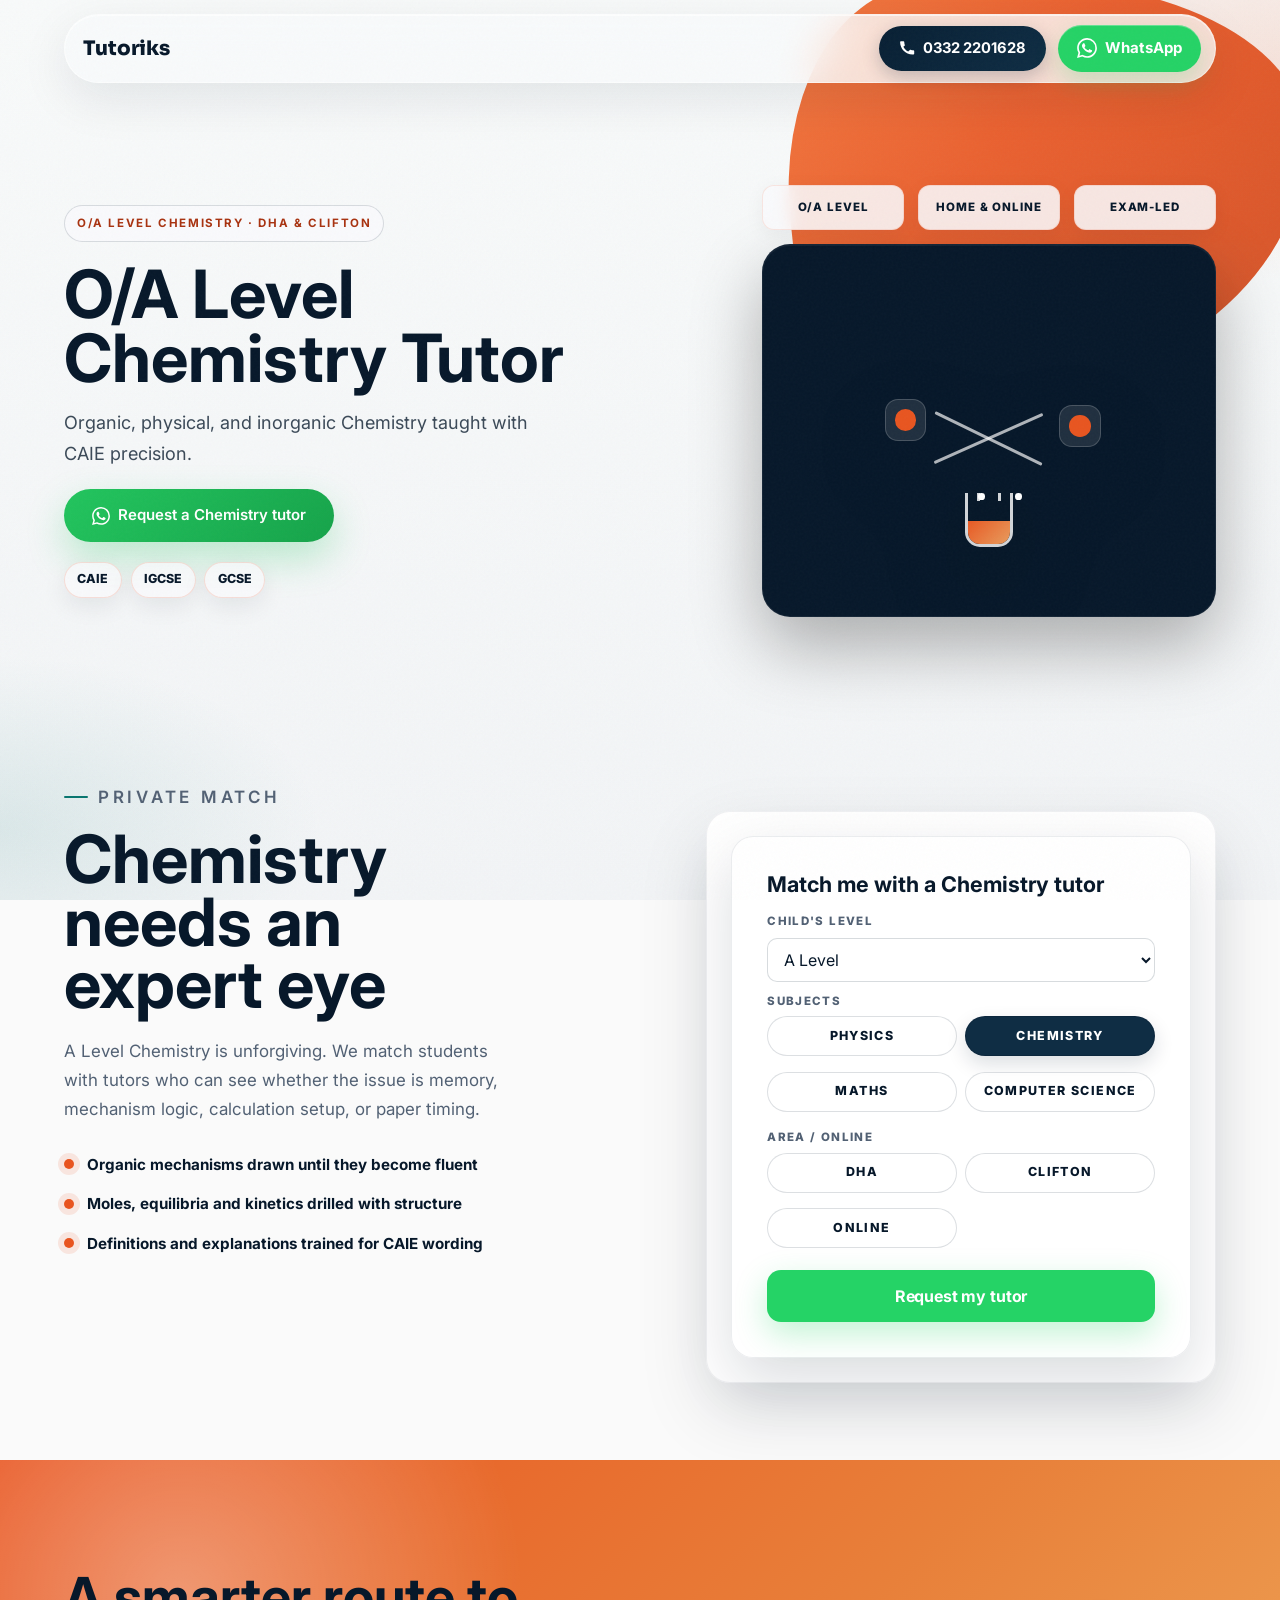
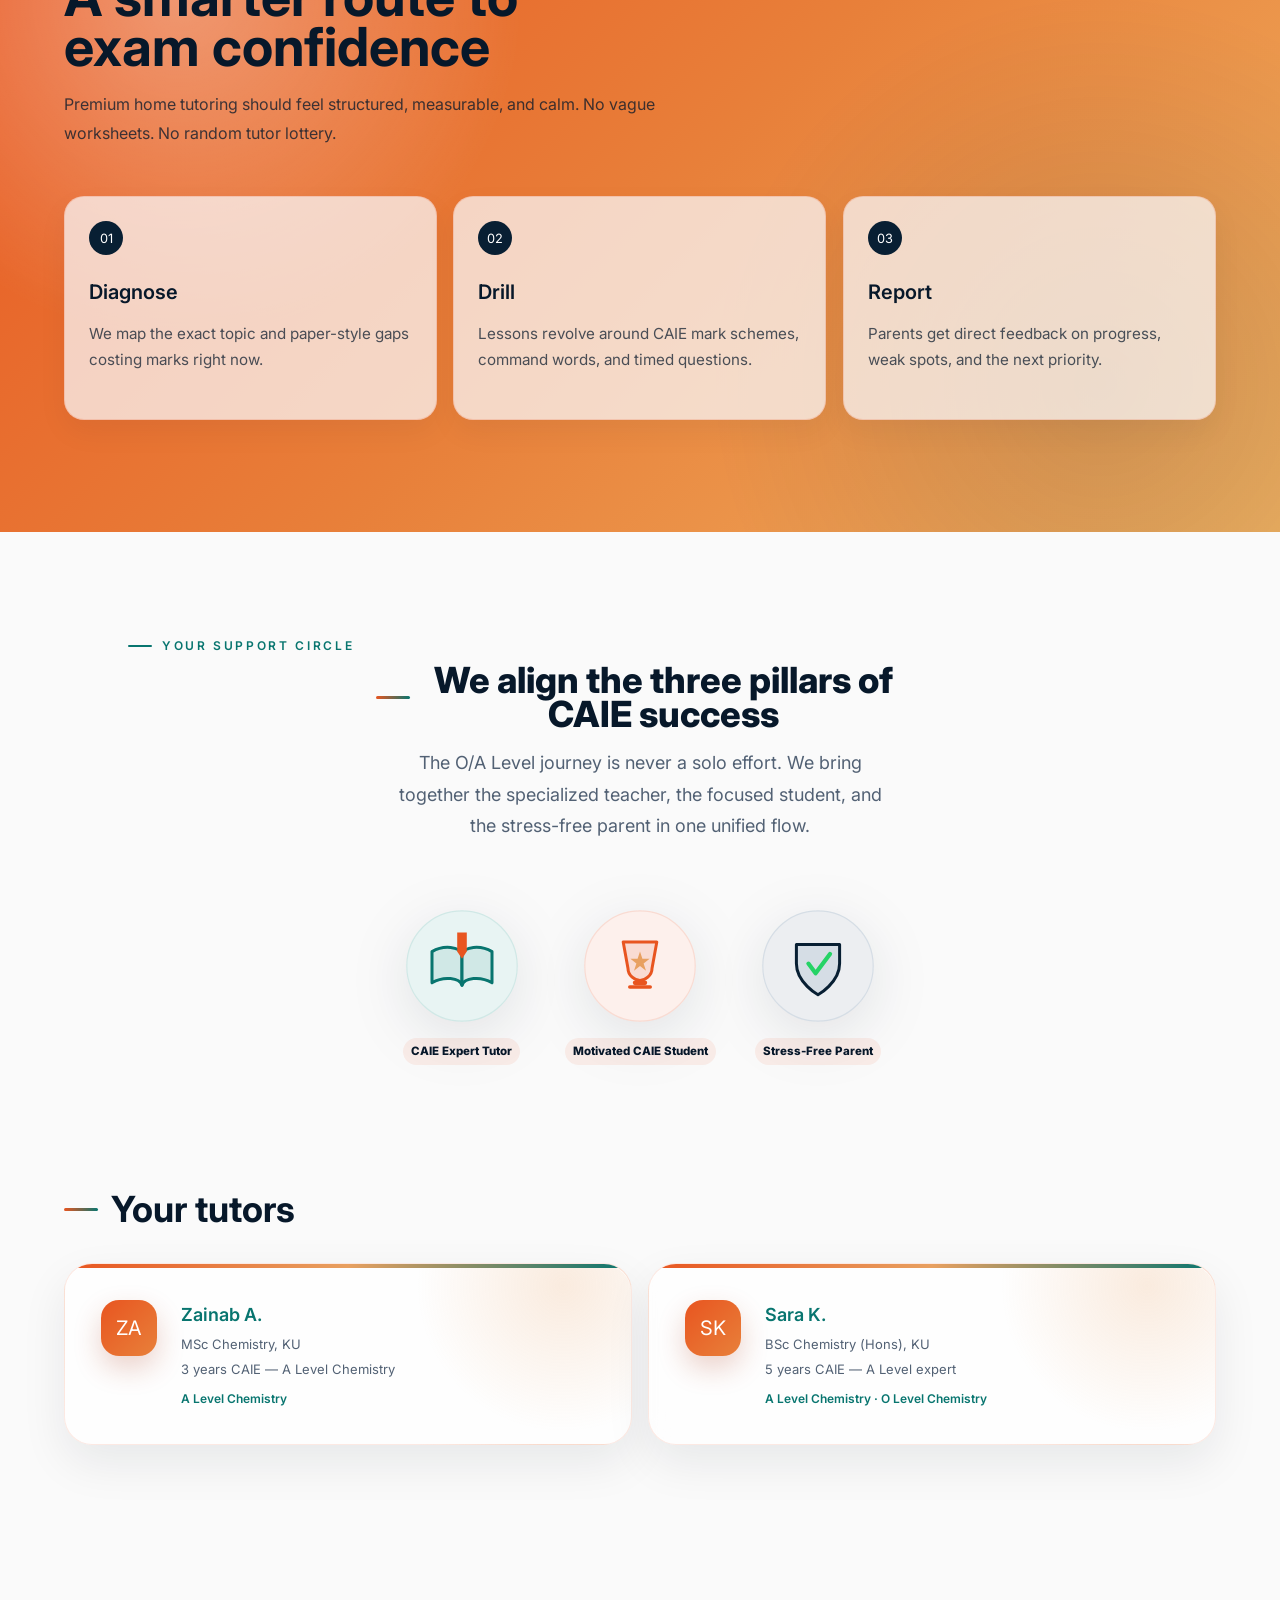
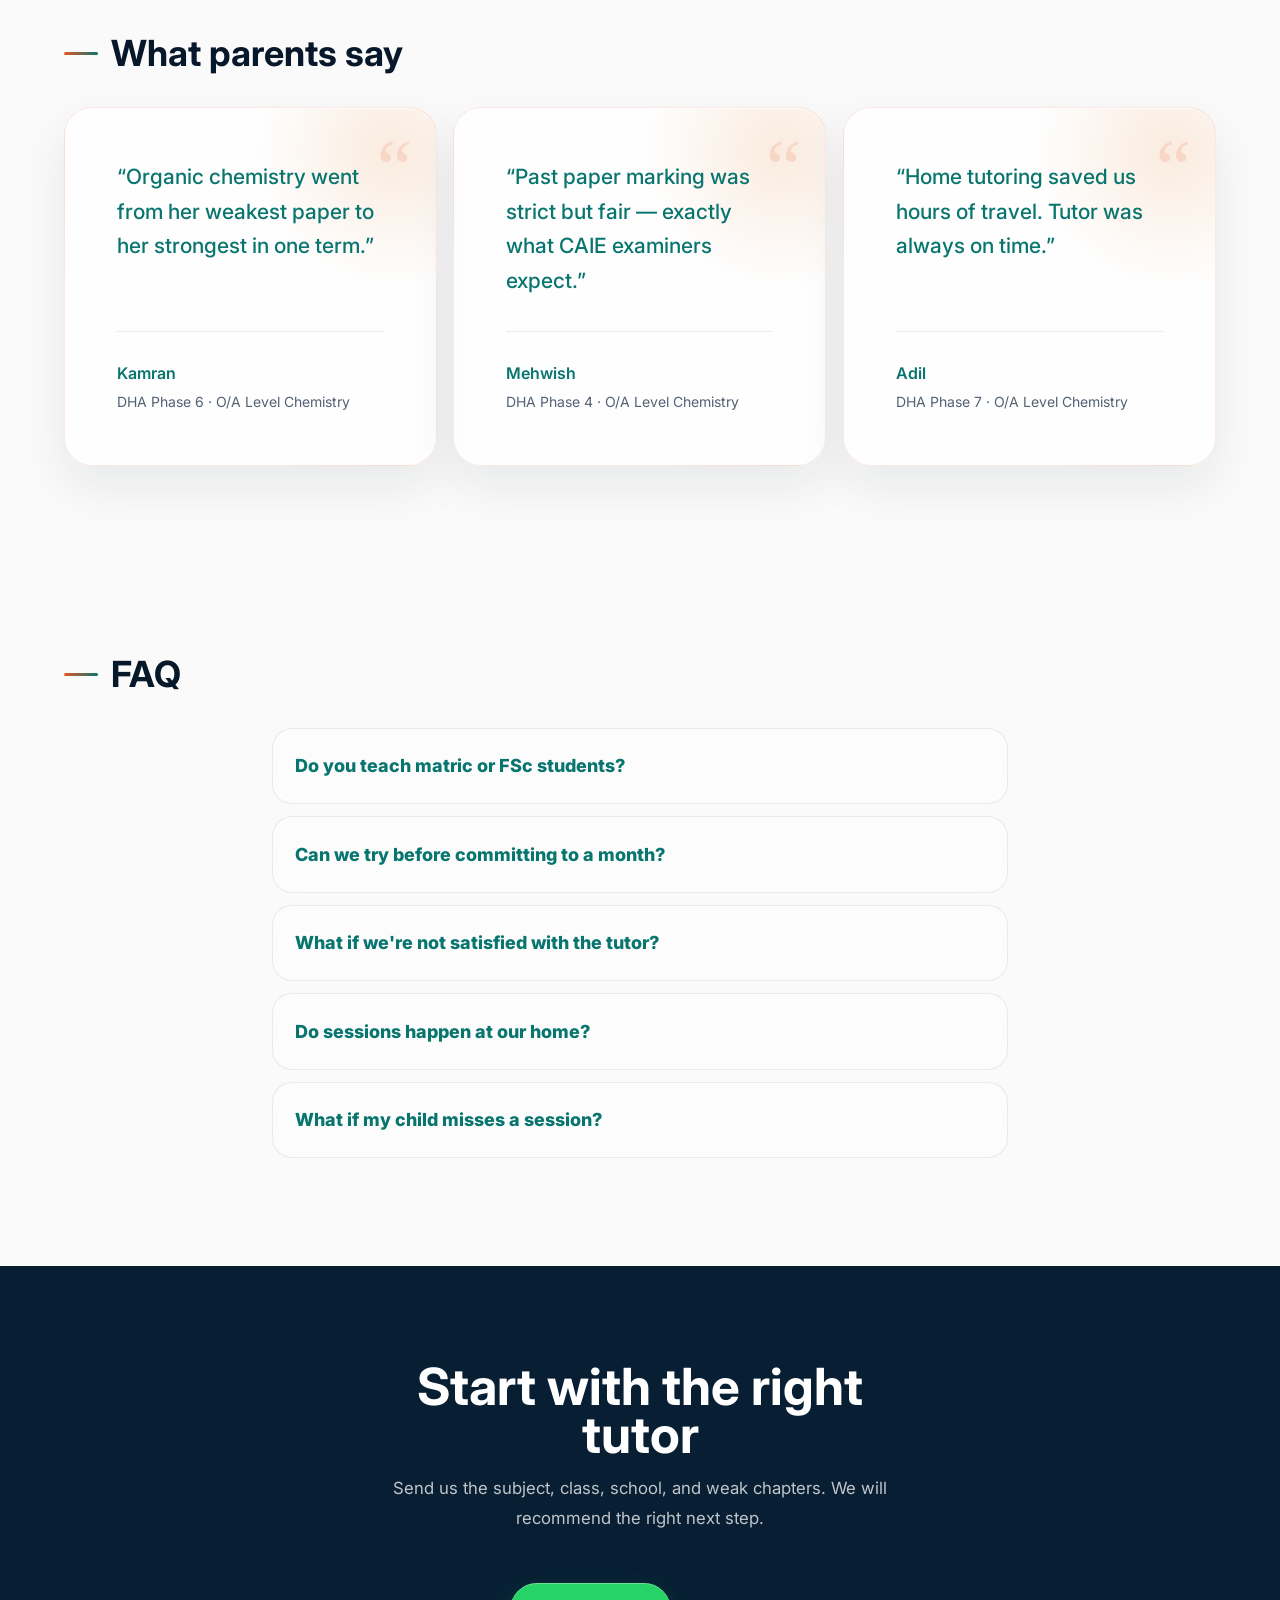
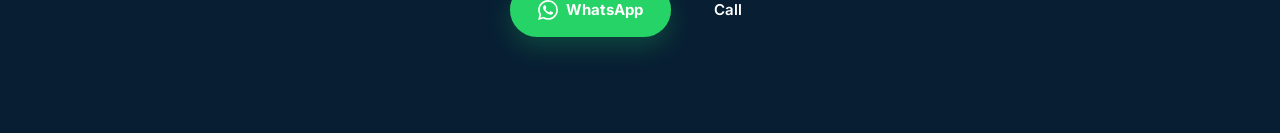
==== lp/chemistry/index.html @ cea6917f "Add files via upload" ====
<!DOCTYPE html>
<html lang="en">
<head>
<meta charset="UTF-8">
<meta name="viewport" content="width=device-width, initial-scale=1.0, viewport-fit=cover">
<meta name="description" content="Cambridge-expert home tutors for DHA and Clifton. Trial session available.">
<meta name="robots" content="noindex, nofollow">
<meta name="theme-color" content="#E86A2A">
<title>O/A Level Chemistry Tutor in DHA &amp; Clifton | Tutoriks</title>
<link rel="preconnect" href="https://fonts.googleapis.com">
<link rel="preconnect" href="https://fonts.gstatic.com" crossorigin>
<link rel="preload" href="../../styles.css" as="style" fetchpriority="high">
<link rel="stylesheet" href="../../styles.css">
<link rel="preload" href="../../landing.css" as="style">
<link rel="stylesheet" href="../../landing.css">
<link rel="preload" as="style" href="https://fonts.googleapis.com/css2?family=Inter:wght@400;500;600;700;800&family=Plus+Jakarta+Sans:wght@400;600;700&family=Sora:wght@700;800&display=swap">
<link rel="stylesheet" href="https://fonts.googleapis.com/css2?family=Inter:wght@400;500;600;700;800&family=Plus+Jakarta+Sans:wght@400;600;700&family=Sora:wght@700;800&display=swap" media="print" onload="this.media='all'">
<noscript><link rel="stylesheet" href="https://fonts.googleapis.com/css2?family=Inter:wght@400;500;600;700;800&family=Plus+Jakarta+Sans:wght@400;600;700&family=Sora:wght@700;800&display=swap"></noscript>
<script type="application/ld+json" id="schemaJson"></script>
</head>
<body class="lp" data-lp="chemistry">

<header class="lp-header">
  <a href="../../Main.html">Tutoriks</a>
  <a href="tel:+923322201628" class="nav-phone-pill">
    <svg viewBox="0 0 24 24" xmlns="http://www.w3.org/2000/svg" aria-hidden="true"><path d="M6.615 10.193c1.513 3.142 4.05 5.676 7.195 7.192l2.428-2.43c.318-.318.786-.438 1.193-.283 1.31.527 2.724.813 4.194.813.653 0 1.182.53 1.182 1.183v3.864c0 .653-.53 1.183-1.183 1.183C10.22 22.333 1.667 13.78 1.667 3.148c0-.653.53-1.183 1.183-1.183h3.864c.653 0 1.183.53 1.183 1.183 0 1.47.286 2.884.813 4.194.155.407.035.875-.283 1.193l-2.812 2.398z"/></svg>
    0332 2201628
  </a>
  <a href="#" class="btn btn-pill-white btn-wa-icon" data-wa><svg viewBox="0 0 24 24" xmlns="http://www.w3.org/2000/svg" width="18" height="18" fill="white" aria-hidden="true"><path d="M17.472 14.382c-.297-.149-1.758-.867-2.03-.967-.273-.099-.471-.148-.67.15-.197.297-.767.966-.94 1.164-.173.199-.347.223-.644.075-.297-.15-1.255-.463-2.39-1.475-.883-.788-1.48-1.761-1.653-2.059-.173-.297-.018-.458.13-.606.134-.133.298-.347.446-.52.149-.174.198-.298.298-.497.099-.198.05-.371-.025-.52-.075-.149-.669-1.612-.916-2.207-.242-.579-.487-.5-.669-.51-.173-.008-.371-.01-.57-.01-.198 0-.52.074-.792.372-.272.297-1.04 1.016-1.04 2.479 0 1.462 1.065 2.875 1.213 3.074.149.198 2.096 3.2 5.077 4.487.709.306 1.262.489 1.694.625.712.227 1.36.195 1.871.118.571-.085 1.758-.719 2.006-1.413.248-.694.248-1.289.173-1.413-.074-.124-.272-.198-.57-.347m-5.421 7.403h-.004a9.87 9.87 0 01-5.031-1.378l-.361-.214-3.741.982.998-3.648-.235-.374a9.86 9.86 0 01-1.51-5.26c.001-5.45 4.436-9.884 9.888-9.884 2.64 0 5.122 1.03 6.988 2.898a9.825 9.825 0 012.893 6.994c-.003 5.45-4.437 9.884-9.885 9.884m8.413-18.297A11.815 11.815 0 0012.05 0C5.495 0 .16 5.335.157 11.892c0 2.096.547 4.142 1.588 5.945L.057 24l6.305-1.654a11.882 11.882 0 005.683 1.448h.005c6.554 0 11.89-5.335 11.893-11.893a11.821 11.821 0 00-3.48-8.413Z"/></svg> WhatsApp</a>
</header>

<section class="lp-hero">
  <div class="lp-hero-art" aria-hidden="true">
    <div class="lp-hero-metrics"><span>O/A Level</span><span>Home &amp; Online</span><span>Exam-led</span></div>
    <div class="lp-hero-art-card">
    <span class="lp-hero-studio lp-hero-studio--chemistry">
      <span class="studio-board">
        <span class="chem-card chem-card--one"></span>
        <span class="chem-card chem-card--two"></span>
        <span class="chem-bond-line chem-bond-line--one"></span>
        <span class="chem-bond-line chem-bond-line--two"></span>
        <span class="chem-flask-modern"><span></span></span>
        <span class="chem-bubble-modern chem-bubble-modern--one"></span>
        <span class="chem-bubble-modern chem-bubble-modern--two"></span>
    </span>
  </div>
    </span>
  </div>
  <div class="lp-hero-copy">
  <p class="lp-kicker">O/A Level Chemistry · DHA &amp; Clifton</p>
  <h1>O/A Level Chemistry Tutor</h1>
  <p class="lede">Organic, physical, and inorganic Chemistry taught with CAIE precision.</p>
  <a href="#" class="btn btn-whatsapp" data-wa>Request a Chemistry tutor</a>
  <ul class="trust-bullets">
    <li>IGCSE · GCSE · CAIE</li>
    <li>Exam-led lessons</li>
    <li>Parent updates</li>
  </ul>
  </div>
</section>

<div class="container lp-match">
  <div class="lp-match-copy">
    <p class="eyebrow">Private match</p>
    <h2>A tutor selected, not assigned</h2>
    <p>We look at the syllabus, weak chapters, school pace, and exam timeline before recommending an expert.</p>
    <div class="lp-signal-list">
      <span>Syllabus-fit before availability</span>
      <span>Past-paper method from lesson one</span>
      <span>Parent feedback after key milestones</span>
    </div>
  </div>
  <div class="lp-form-desktop">
    <form class="lead-form" id="leadForm" aria-label="Get matched">
      <h2>Match me with a Chemistry tutor</h2>
      <label for="level">Child's level</label>
      <select id="level" name="level" required>
        <option value="">Select level</option>
        <option value="O Level">O Level</option>
        <option value="A Level" selected>A Level</option>
      </select>
      <label for="subject">Subject</label>
      <input type="text" id="subject" name="subject" value="O/A Level Chemistry" readonly autocomplete="off">
      <label for="service_area">Area</label>
      <input type="text" id="service_area" name="service_area" value="DHA" readonly autocomplete="off">
      <button type="submit" class="btn btn-whatsapp">Request my tutor</button>
    </form>
  </div>
  <div class="lp-ticket-mobile">
    <div class="matcher-card">
      <div class="matcher-sections">
        <div class="matcher-group">
          <h4>1. Choose Level</h4>
          <div class="matcher-chips" data-group="level">
            <button type="button" class="chip" data-value="O Level">O Level</button>
            <button type="button" class="chip active" data-value="A Level">A Level</button>
          </div>
        </div>
        <div class="matcher-group">
          <h4>2. Choose Subject</h4>
          <div class="matcher-chips" data-group="subject">
            <button type="button" class="chip" data-value="Physics">Physics</button>
            <button type="button" class="chip active" data-value="Chemistry">Chemistry</button>
            <button type="button" class="chip" data-value="Maths">Maths</button>
            <button type="button" class="chip" data-value="Computer Science">Computer Science</button>
          </div>
        </div>
        <div class="matcher-group">
          <h4>3. Choose Learning Mode</h4>
          <div class="matcher-chips" data-group="location">
            <button type="button" class="chip active" data-value="DHA">DHA Home Visit</button>
            <button type="button" class="chip" data-value="Clifton">Clifton Home Visit</button>
            <button type="button" class="chip" data-value="Online">Online Tutoring</button>
          </div>
        </div>
      </div>
      <div class="matcher-receipt">
        <div class="receipt-header">
          <span>TUTORIKS MATCH TICKET</span>
          <span class="receipt-dot" aria-hidden="true"></span>
        </div>
        <div class="receipt-body">
          <p id="matcherSummary">I am looking for a premium A Level Chemistry tutor for DHA home visits.</p>
        </div>
        <a href="#" id="matcherSubmit" class="btn btn-matcher" target="_blank" rel="noopener">
          Find My Tutor Match
        </a>
      </div>
    </div>
  </div>
</div>

<section class="lp-method">
  <div class="lp-method-inner">
    <h2>A smarter route to exam confidence</h2>
    <p>Premium home tutoring should feel structured, measurable, and calm. No vague worksheets. No random tutor lottery.</p>
    <div class="lp-method-grid">
      <article class="lp-method-card"><span>01</span><h3>Diagnose</h3><p>We map the exact topic and paper-style gaps costing marks right now.</p></article>
      <article class="lp-method-card"><span>02</span><h3>Drill</h3><p>Lessons revolve around CAIE mark schemes, command words, and timed questions.</p></article>
      <article class="lp-method-card"><span>03</span><h3>Report</h3><p>Parents get direct feedback on progress, weak spots, and the next priority.</p></article>
    </div>
  </div>
</section>


  <section class="lp-section lp-team-trust" style="padding-bottom: 0;">
    <div class="container center">
      <p class="eyebrow" style="text-align: center; margin-bottom: 0.5rem;">Your Support Circle</p>
      <h2 class="display display--section-sm" style="text-align: center; max-width: 22ch; margin: 0 auto 1rem;">We align the three pillars of CAIE success</h2>
      <p class="lede" style="text-align: center; max-width: 32rem; margin: 0 auto;">The O/A Level journey is never a solo effort. We bring together the specialized teacher, the focused student, and the stress-free parent in one unified flow.</p>
      
      <!-- Beautiful Animated SVG Character Lineup -->
      <div class="lp-character-lineup">
        <div class="char-wrapper char-tutor">
          <svg class="char-svg char-svg--tutor" viewBox="0 0 100 100" xmlns="http://www.w3.org/2000/svg">
  <circle cx="50" cy="50" r="46" fill="#E8F4F3" stroke="#D0E8E6" stroke-width="1"/>
  <path d="M25 38 C35 32, 48 34, 50 40 L50 66 C48 60, 35 58, 25 64 Z" fill="#D0E8E6" stroke="#08756F" stroke-width="2.5" stroke-linejoin="round"/>
  <path d="M75 38 C65 32, 52 34, 50 40 L50 66 C52 60, 65 58, 75 64 Z" fill="#D0E8E6" stroke="#08756F" stroke-width="2.5" stroke-linejoin="round"/>
  <polygon points="46,22 54,22 54,38 50,44 46,38" fill="#E85520"/>
</svg>
          <span class="char-label">CAIE Expert Tutor</span>
        </div>
        <div class="char-wrapper char-student">
          <svg class="char-svg char-svg--student" viewBox="0 0 100 100" xmlns="http://www.w3.org/2000/svg">
  <circle cx="50" cy="50" r="46" fill="#FDF0EC" stroke="#F9DBD2" stroke-width="1"/>
  <path d="M36 30 L64 30 L60 52 C60 58, 54 62, 50 62 C46 62, 40 58, 40 52 Z" fill="#F9DBD2" stroke="#E85520" stroke-width="2.5" stroke-linejoin="round"/>
  <rect x="44" y="62" width="12" height="4" rx="2" fill="#E85520"/>
  <rect x="40" y="66" width="20" height="3" rx="1.5" fill="#E85520"/>
  <path d="M50 38 L52 44 L58 44 L53 48 L55 54 L50 50 L45 54 L47 48 L42 44 L48 44 Z" fill="#E8A060"/>
</svg>
          <span class="char-label">Motivated CAIE Student</span>
        </div>
        <div class="char-wrapper char-parent">
          <svg class="char-svg char-svg--parent" viewBox="0 0 100 100" xmlns="http://www.w3.org/2000/svg">
  <circle cx="50" cy="50" r="46" fill="#ECEEF1" stroke="#D5DDE5" stroke-width="1"/>
  <path d="M32 32 L68 32 L68 48 C68 64, 50 74, 50 74 C50 74, 32 64, 32 48 Z" fill="#D5DDE5" stroke="#081F33" stroke-width="2.5" stroke-linejoin="round"/>
  <path d="M42 48 L48 56 L60 40" fill="none" stroke="#25D366" stroke-width="3.5" stroke-linecap="round" stroke-linejoin="round"/>
</svg>
          <span class="char-label">Stress-Free Parent</span>
        </div>
      </div>
    </div>
  </section>

<section class="lp-section">
  <h2>Your tutors</h2>
  <div class="tutor-grid" id="lpTutors">
    <article class="tutor-card"><div class="tutor-avatar" aria-hidden="true">CA</div><div><h3>CAIE subject expert</h3><p class="meta">Cambridge-focused home tutor</p><p class="meta">Matched to syllabus, area, and exam timeline</p><p class="subjects">Past papers · Weak-topic repair · Parent feedback</p></div></article>
    <article class="tutor-card"><div class="tutor-avatar" aria-hidden="true">EX</div><div><h3>Exam method coach</h3><p class="meta">Paper technique and mark-scheme training</p><p class="meta">Structured practice for mocks and final exams</p><p class="subjects">CAIE command words · Timed drills · Progress plan</p></div></article>
  </div>
</section>

<section class="lp-section">
  <h2>What parents say</h2>
  <div class="testimonial-grid" id="lpTestimonials">
    <article class="t-card"><p>“The lessons were structured around the exact papers, not generic tuition. We knew what was improving every week.”</p><footer><strong>DHA parent</strong>Cambridge O/A Level</footer></article>
    <article class="t-card"><p>“The tutor was professional, punctual, and honest about weak areas. The past-paper method made the biggest difference.”</p><footer><strong>Clifton parent</strong>CAIE home tutoring</footer></article>
  </div>
</section>

<section class="lp-section" id="faq">
  <h2>FAQ</h2>
  <div class="faq-list" id="faqList">
    <details><summary>Do you only teach Cambridge students?</summary><div class="faq-a">Yes. Tutoriks focuses on Cambridge O and A Level students.</div></details>
    <details><summary>Do sessions happen at home or online?</summary><div class="faq-a">Both. Home visits are available in DHA and Clifton. Online sessions are available for students anywhere in Pakistan and abroad.</div></details>
    <details><summary>What happens if the tutor is not the right fit?</summary><div class="faq-a">We replace the tutor quickly and keep the process straightforward.</div></details>
  </div>
</section>

<footer class="lp-footer">
  <div class="lp-footer-inner">
    <h2>Start with the right tutor</h2>
    <p>Send us the subject, class, school, and weak chapters. We will recommend the right next step.</p>
    <div class="hero-actions">
    <a href="#" class="btn btn-pill-white btn-wa-icon" data-wa><svg viewBox="0 0 24 24" xmlns="http://www.w3.org/2000/svg" width="18" height="18" fill="white" aria-hidden="true"><path d="M17.472 14.382c-.297-.149-1.758-.867-2.03-.967-.273-.099-.471-.148-.67.15-.197.297-.767.966-.94 1.164-.173.199-.347.223-.644.075-.297-.15-1.255-.463-2.39-1.475-.883-.788-1.48-1.761-1.653-2.059-.173-.297-.018-.458.13-.606.134-.133.298-.347.446-.52.149-.174.198-.298.298-.497.099-.198.05-.371-.025-.52-.075-.149-.669-1.612-.916-2.207-.242-.579-.487-.5-.669-.51-.173-.008-.371-.01-.57-.01-.198 0-.52.074-.792.372-.272.297-1.04 1.016-1.04 2.479 0 1.462 1.065 2.875 1.213 3.074.149.198 2.096 3.2 5.077 4.487.709.306 1.262.489 1.694.625.712.227 1.36.195 1.871.118.571-.085 1.758-.719 2.006-1.413.248-.694.248-1.289.173-1.413-.074-.124-.272-.198-.57-.347m-5.421 7.403h-.004a9.87 9.87 0 01-5.031-1.378l-.361-.214-3.741.982.998-3.648-.235-.374a9.86 9.86 0 01-1.51-5.26c.001-5.45 4.436-9.884 9.888-9.884 2.64 0 5.122 1.03 6.988 2.898a9.825 9.825 0 012.893 6.994c-.003 5.45-4.437 9.884-9.885 9.884m8.413-18.297A11.815 11.815 0 0012.05 0C5.495 0 .16 5.335.157 11.892c0 2.096.547 4.142 1.588 5.945L.057 24l6.305-1.654a11.882 11.882 0 005.683 1.448h.005c6.554 0 11.89-5.335 11.893-11.893a11.821 11.821 0 00-3.48-8.413Z"/></svg> WhatsApp</a>
    <a href="#" class="btn btn-ghost" data-phone>Call</a>
  </div>
  </div>
</footer>

<div class="lp-sticky-wa">
  <a href="#" class="btn btn-whatsapp" data-wa aria-label="WhatsApp">WhatsApp</a>
</div>

<script src="../../site-config.js" defer></script>
<script src="../../main.js" defer></script>
</body>
</html>
---- styles.css ----
/* Tutoriks — premium minimalist 2026 palette */
@import url('https://fonts.googleapis.com/css2?family=DM+Sans:wght@400;500;700&family=Outfit:wght@400;500;700&family=Poppins:wght@400;500;700;800;900&family=Space+Grotesk:wght@400;500;600;700&display=swap');
:root {
  --cream: #FAFAFA;
  --cream-deep: #F3F4F6;
  --cream-band: #E5E7EB;
  --surface: #FFFFFF;
  --ink: #07182A;
  --ink-muted: #52616D;
  --ink-soft: #7E8A93;
  --teal: #08756F;
  --teal-deep: #081F33;
  --teal-light: #22A59A;
  --teal-soft: rgba(8, 117, 111, 0.1);
  --sand: #F9FAFB;
  --sand-deep: #F3F4F6;
  --warm-accent: #E85520;
  --warm-accent-deep: #A83210;
  --shadow-sm: 0 4px 20px rgba(7, 24, 42, 0.05);
  --shadow-md: 0 16px 40px rgba(7, 24, 42, 0.08);
  --shadow-lg: 0 32px 80px rgba(7, 24, 42, 0.12);
  /* Legacy names — same variable names, new values */
  --blue: var(--teal);
  --blue-deep: var(--teal-deep);
  --blue-mid: var(--teal);
  --blue-light: var(--teal-light);
  --blue-surface: var(--surface);
  --blue-surface-hover: var(--surface);
  --white: #ffffff;
  --white-70: var(--ink-muted);
  --white-40: var(--ink-soft);
  --white-12: rgba(255, 255, 255, 0.12);
  --white-06: rgba(255, 255, 255, 0.06);
  --gold: var(--warm-accent);
  --gold-light: rgba(232, 85, 32, 0.16);
  --wa: #168A57;
  --wa-hover: #0F7448;
  --ink-on-white: var(--teal);
  --ink-muted: #526174;
  --text: var(--ink);
  --text-muted: var(--ink-muted);
  --bg: var(--cream);
  --bg-alt: var(--cream-deep);
  --font-display: 'Inter', 'Sora', system-ui, -apple-system, BlinkMacSystemFont, 'Segoe UI', sans-serif;
  --font-body: 'Inter', 'Plus Jakarta Sans', system-ui, -apple-system, BlinkMacSystemFont, 'Segoe UI', sans-serif;
  --max: 1240px;
  --px: clamp(1.5rem, 6vw, 4rem);
  --section: clamp(7rem, 16vw, 13rem);
  --marquee-pad: clamp(2rem, 5vw, 3.5rem);
  --flow-lg: clamp(3.5rem, 8vw, 7rem);
  --flow-md: clamp(2rem, 5vw, 4rem);
  --radius: 12px;
  --radius-pill: 999px;
  --radius-card: 16px;
  --radius-feature: clamp(20px, 3vw, 28px);
  --hairline: rgba(8, 31, 51, 0.08);
}

*, *::before, *::after { box-sizing: border-box; margin: 0; padding: 0; }
html {
  scroll-behavior: smooth;
  -webkit-text-size-adjust: 100%;
  overflow-x: clip;
}

h1, h2, h3 {
  text-rendering: optimizeLegibility;
  -webkit-font-smoothing: antialiased;
}

body {
  font-family: var(--font-body);
  background: var(--bg);
  color: var(--text);
  line-height: 1.65;
  font-size: 16px;
  -webkit-font-smoothing: antialiased;
  text-rendering: optimizeSpeed;
  position: relative;
  overflow-x: clip;
}

body::before {
  content: '';
  position: fixed;
  inset: 0;
  pointer-events: none;
  z-index: 0;
  background:
    radial-gradient(ellipse 58% 42% at 100% 8%, rgba(232, 85, 32, 0.05) 0%, transparent 58%),
    radial-gradient(ellipse 42% 32% at 0% 92%, rgba(8, 117, 111, 0.03) 0%, transparent 60%),
    linear-gradient(180deg, #FFFFFF 0%, #FAFAFA 100%);
}

body::after {
  content: '';
  position: fixed;
  inset: 0;
  pointer-events: none;
  z-index: 9998;
  opacity: 0.035;
  background-image: url("data:image/svg+xml,%3Csvg viewBox='0 0 512 512' xmlns='http://www.w3.org/2000/svg'%3E%3Cfilter id='n'%3E%3CfeTurbulence type='fractalNoise' baseFrequency='0.75' numOctaves='4' stitchTiles='stitch'/%3E%3C/filter%3E%3Crect width='100%25' height='100%25' filter='url(%23n)' opacity='0.8'/%3E%3C/svg%3E");
}

main { position: relative; z-index: 1; }

img { max-width: 100%; display: block; }
a { color: inherit; text-decoration: none; }

.container {
  width: min(calc(100% - (var(--px) * 2)), var(--max));
  margin: 0 auto;
  padding: 0;
}
.section { padding: var(--section) 0; position: relative; }
.section--alt {
  background:
    radial-gradient(ellipse 42% 70% at 0% 18%, rgba(232, 85, 32, 0.08), transparent 60%),
    radial-gradient(ellipse 42% 70% at 100% 82%, rgba(8, 117, 111, 0.08), transparent 62%),
    rgba(255, 242, 222, 0.78);
  border-top: 1px solid rgba(232, 85, 32, 0.12);
  border-bottom: 1px solid rgba(8, 31, 51, 0.08);
}
.section-head {
  max-width: 40rem;
  margin-bottom: clamp(2.5rem, 5vw, 4rem);
  position: relative;
  z-index: 2;
}
.section-head.center { margin-left: auto; margin-right: auto; text-align: center; }

.display {
  font-family: var(--font-display);
  font-weight: 800;
  text-transform: none;
  letter-spacing: 0;
  line-height: 0.98;
  color: var(--text);
}
h1.display {
  font-size: clamp(2.75rem, 9vw, 5.5rem);
  line-height: 0.92;
}
h2.display {
  font-size: clamp(2rem, 6vw, 3.75rem);
  line-height: 0.95;
}
/* Section titles — Framer-scale hierarchy */
.display--section {
  font-size: clamp(2rem, 5.5vw, 3.25rem);
  line-height: 0.95;
  letter-spacing: 0;
}
.display--section-sm {
  font-size: clamp(1.5rem, 4vw, 2.25rem);
  line-height: 0.98;
}
.section-head.center .display--section,
.section-head.center .display--section-sm {
  max-width: 16ch;
  margin-left: auto;
  margin-right: auto;
}
.section-head .lede {
  margin-top: clamp(1rem, 2.5vw, 1.5rem);
}
h3 { font-family: var(--font-body); font-weight: 600; font-size: 1.125rem; }

.eyebrow {
  display: inline-flex;
  align-items: center;
  gap: 10px;
  font-size: 0.75rem;
  font-weight: 600;
  letter-spacing: 0.22em;
  text-transform: uppercase;
  color: var(--teal);
  margin-bottom: clamp(1rem, 2.5vw, 1.5rem);
}
.eyebrow::before {
  content: '';
  display: inline-block;
  width: 24px;
  height: 2px;
  background: var(--teal);
  border-radius: 2px;
}

.lede {
  font-size: clamp(1rem, 2vw, 1.125rem);
  color: var(--text-muted);
  max-width: 36rem;
  line-height: 1.75;
  font-weight: 400;
}
.hero .lede {
  font-size: clamp(1.0625rem, 2.2vw, 1.25rem);
  font-weight: 400;
  color: var(--text-muted);
  max-width: 38rem;
  line-height: 1.65;
}
.hero .display, .hero .lede {
  color: var(--ink) !important;
}

/* Scroll reveal */
.reveal {
  opacity: 0;
  transform: translateY(20px);
  transition: opacity 0.55s ease, transform 0.55s ease;
}
.reveal.visible {
  opacity: 1;
  transform: none;
}

/* Header */
.site-header {
  position: fixed;
  top: 18px;
  left: 0;
  right: 0;
  z-index: 100;
  padding: 0 var(--px);
  background: transparent;
  border-bottom: 0;
  transition: transform 0.3s ease;
}
.site-header.scrolled {
  background: transparent;
  box-shadow: none;
  transform: translateY(-3px);
}
.site-header nav {
  max-width: var(--max);
  margin: 0 auto;
  display: flex;
  align-items: center;
  justify-content: space-between;
  gap: 16px;
  min-height: 74px;
  padding: 10px 12px 10px 18px;
  border: 1px solid rgba(255, 255, 255, 0.5);
  border-radius: 999px;
  background: rgba(248, 250, 252, 0.82);
  box-shadow: 
    0 1px 0 rgba(255, 255, 255, 0.6) inset,
    0 18px 60px rgba(7, 24, 42, 0.1);
  backdrop-filter: blur(22px) saturate(1.45);
  -webkit-backdrop-filter: blur(22px) saturate(1.45);
}
.nav-brand { display: flex; align-items: center; gap: 14px; }
.nav-logo {
  display: inline-flex;
  align-items: center;
  gap: 0.6rem;
  font-family: 'Sora', sans-serif;
  font-size: 1.25rem;
  font-weight: 800;
  color: var(--ink);
}
.nav-tagline {
  font-size: 0.7rem;
  font-weight: 800;
  color: var(--warm-accent-deep);
  max-width: none;
  line-height: 1;
  padding: 0.65rem 0.8rem;
  border: 1px solid rgba(232, 85, 32, 0.18);
  border-radius: 999px;
  background: rgba(232, 85, 32, 0.08);
  text-transform: uppercase;
  letter-spacing: 0.08em;
}
.nav-right { display: flex; align-items: center; gap: 12px; }
.nav-phone-pill {
  display: inline-flex;
  align-items: center;
  gap: 8px;
  padding: 10px 20px;
  border-radius: 999px;
  background: linear-gradient(135deg, #081F33 0%, #0F2D44 100%);
  color: #fff;
  font-family: var(--font-body);
  font-size: 0.92rem;
  font-weight: 700;
  text-decoration: none;
  box-shadow: 0 6px 18px rgba(8, 31, 51, 0.22);
  transition: all 0.2s ease;
  white-space: nowrap;
}
.nav-phone-pill:hover {
  background: linear-gradient(135deg, #0F2D44 0%, #081F33 100%);
  box-shadow: 0 8px 24px rgba(8, 31, 51, 0.30);
  transform: translateY(-1px);
}
.nav-phone-pill svg {
  width: 16px;
  height: 16px;
  fill: #fff;
  flex-shrink: 0;
}
.nav-links {
  display: flex;
  align-items: center;
  gap: 4px;
  padding: 4px;
  border-radius: 999px;
  background: rgba(255, 255, 255, 0.55);
}
.nav-links a {
  font-size: 0.875rem;
  font-weight: 700;
  color: var(--teal-deep);
  padding: 9px 14px;
  border-radius: var(--radius-pill);
  transition: color 0.2s, background 0.2s;
}
.nav-links a:hover { color: var(--warm-accent-deep); background: rgba(232, 85, 32, 0.12); }
.site-header .btn-pill-white {
  min-height: 48px;
  padding: 12px 22px;
}

.nav-toggle {
  display: none;
  flex-direction: column;
  gap: 6px;
  background: none;
  border: none;
  cursor: pointer;
  padding: 8px;
  align-items: center;
}
.nav-toggle-label { font-size: 0.875rem; font-weight: 500; color: var(--text); }
.nav-toggle-bars { display: flex; flex-direction: column; gap: 5px; width: 28px; }
.nav-toggle-bars span {
  display: block;
  height: 2px;
  background: var(--text);
  border-radius: 99px;
  transition: transform 0.3s ease, width 0.3s ease;
}
.nav-toggle-bars span:nth-child(1) { transform: none; }
.nav-toggle-bars span:nth-child(2) { transform: none; width: 100%; margin-left: 0; }
.nav-toggle-bars span:nth-child(3) { transform: none; width: 100%; }

/* Buttons */
.btn {
  display: inline-flex;
  align-items: center;
  justify-content: center;
  gap: 8px;
  font-family: var(--font-body);
  font-weight: 600;
  font-size: 0.9375rem;
  border: none;
  cursor: pointer;
  border-radius: var(--radius-pill);
  padding: 14px 28px;
  min-height: 48px;
  transition: transform 0.3s cubic-bezier(0.16, 1, 0.3, 1), box-shadow 0.3s cubic-bezier(0.16, 1, 0.3, 1), background 0.3s ease;
}
.btn:active { transform: scale(0.96) translateY(0); }

/* Green WhatsApp Button (used on landing page headers) */
.btn-pill-white {
  background: #25D366;
  color: #ffffff;
  font-weight: 700;
  border: none;
  box-shadow: 
    0 1px 0 rgba(255, 255, 255, 0.3) inset,
    0 10px 24px rgba(37, 211, 102, 0.22);
  letter-spacing: 0;
}
.btn-pill-white:hover {
  background: #1EB855;
  box-shadow: 
    0 1px 0 rgba(255, 255, 255, 0.3) inset,
    0 14px 32px rgba(37, 211, 102, 0.32);
  transform: translateY(-2px);
}
.btn-pill-white svg { fill: #ffffff; }

.btn-ghost {
  background: var(--teal-deep);
  color: var(--white);
  border: 1px solid transparent;
}
.btn-ghost:hover { background: #041522; border-color: var(--hairline); }

.btn-whatsapp {
  background: #25D366;
  color: var(--white);
  box-shadow: 
    0 1px 0 rgba(255, 255, 255, 0.3) inset,
    0 12px 30px rgba(37, 211, 102, 0.22);
}
.btn-whatsapp:hover {
  background: #1EB855;
  box-shadow: 
    0 1px 0 rgba(255, 255, 255, 0.3) inset,
    0 16px 36px rgba(37, 211, 102, 0.32);
  transform: translateY(-2px);
}
.btn-whatsapp svg { width: 18px; height: 18px; }

/* Green WA button — used on main CTAs */
.btn-wa-green {
  background: #25D366;
  color: #ffffff;
  font-weight: 700;
  border: none;
  box-shadow: 
    0 1px 0 rgba(255, 255, 255, 0.3) inset,
    0 10px 24px rgba(37, 211, 102, 0.22);
}
.btn-wa-green:hover {
  background: #1EB855;
  box-shadow: 
    0 1px 0 rgba(255, 255, 255, 0.3) inset,
    0 14px 32px rgba(37, 211, 102, 0.32);
  transform: translateY(-2px);
}
.btn-wa-green svg { fill: #ffffff; }

/* WhatsApp logo for buttons */
.btn-wa-icon {
  display: inline-flex;
  align-items: center;
  gap: 8px;
}
.btn-wa-icon svg {
  width: 20px;
  height: 20px;
  fill: currentColor;
}
.btn-on-dark { background: var(--teal); color: var(--white); font-weight: 700; }

.btn-hero-primary {
  background: #25D366;
  color: #ffffff;
  font-weight: 700;
  box-shadow:
    0 1px 0 rgba(255, 255, 255, 0.25) inset,
    0 12px 32px rgba(37, 211, 102, 0.28);
}
.btn-hero-primary:hover {
  transform: translateY(-2px) scale(1.01);
  background: #1ebe5a;
  box-shadow:
    0 1px 0 rgba(255, 255, 255, 0.25) inset,
    0 20px 42px rgba(37, 211, 102, 0.35);
}

/* Outline Secondary Button */
.btn-hero-secondary {
  background: #ffffff;
  color: var(--ink);
  border: 1.5px solid rgba(0, 0, 0, 0.08);
  box-shadow: 0 4px 16px rgba(7, 24, 42, 0.06);
  font-weight: 600;
}
.btn-hero-secondary:hover {
  background: #ffffff;
  border-color: rgba(0, 0, 0, 0.14);
  box-shadow: 0 8px 24px rgba(7, 24, 42, 0.10);
  transform: translateY(-2px);
}

.hero-actions {
  display: flex;
  flex-wrap: wrap;
  gap: 14px;
  margin-top: clamp(2.2rem, 4.5vw, 3.1rem);
}

/* Marquee */
.marquee-wrap {
  border-block: 1px solid var(--hairline);
  background: var(--cream-band);
  padding: var(--marquee-pad) 0;
  overflow: hidden;
  position: relative;
  z-index: 1;
}

/* Abstract cutout art - Marquee frame */
.marquee-wrap::before {
  content: '';
  position: absolute;
  top: -10px;
  left: 2%;
  width: 60px;
  height: 60px;
  background: url("data:image/svg+xml,%3Csvg viewBox='0 0 60 60' xmlns='http://www.w3.org/2000/svg'%3E%3Cpath d='M30 10 L45 20 L45 40 L30 50 L15 40 L15 20 Z' fill='none' stroke='rgba(8, 31, 51, 0.15)' stroke-width='2'/%3E%3Ccircle cx='30' cy='30' r='8' fill='rgba(232, 85, 32, 0.15)'/%3E%3Ccircle cx='30' cy='10' r='4' fill='rgba(232, 85, 32, 0.2)'/%3E%3Ccircle cx='45' cy='20' r='4' fill='rgba(232, 85, 32, 0.2)'/%3E%3Ccircle cx='45' cy='40' r='4' fill='rgba(232, 85, 32, 0.2)'/%3E%3Ccircle cx='30' cy='50' r='4' fill='rgba(232, 85, 32, 0.2)'/%3E%3Ccircle cx='15' cy='40' r='4' fill='rgba(232, 85, 32, 0.2)'/%3E%3Ccircle cx='15' cy='20' r='4' fill='rgba(232, 85, 32, 0.2)'/%3E%3C/svg%3E") no-repeat center;
  opacity: 0.4;
  animation: floatArt 12s ease-in-out infinite;
  pointer-events: none;
  z-index: 0;
}

.marquee-wrap::after {
  content: '';
  position: absolute;
  bottom: -10px;
  right: 2%;
  width: 50px;
  height: 50px;
  background: url("data:image/svg+xml,%3Csvg viewBox='0 0 50 50' xmlns='http://www.w3.org/2000/svg'%3E%3Cpath d='M10 25 L20 15 L30 25 L40 15' fill='none' stroke='rgba(8, 31, 51, 0.15)' stroke-width='2'/%3E%3Cpath d='M10 35 L20 25 L30 35 L40 25' fill='none' stroke='rgba(232, 85, 32, 0.2)' stroke-width='2'/%3E%3Ccircle cx='20' cy='15' r='3' fill='rgba(8, 31, 51, 0.2)'/%3E%3Ccircle cx='30' cy='25' r='3' fill='rgba(8, 31, 51, 0.2)'/%3E%3Ccircle cx='40' cy='15' r='3' fill='rgba(8, 31, 51, 0.2)'/%3E%3C/svg%3E") no-repeat center;
  opacity: 0.4;
  animation: floatArt 14s ease-in-out infinite reverse;
  pointer-events: none;
  z-index: 0;
}
/* Hero divider — generous space above & below the scrolling line */
.marquee-wrap--divider {
  margin-top: var(--flow-lg);
  margin-bottom: var(--flow-lg);
  padding: clamp(2.5rem, 6.5vw, 4.25rem) 0;
  min-height: 6.5rem;
  display: flex;
  align-items: center;
  background: var(--teal-deep);
  border-block-color: var(--hairline);
}
.marquee-wrap--divider .marquee {
  align-items: center;
}
.marquee {
  display: flex;
  align-items: center;
  gap: clamp(2.5rem, 6vw, 4rem);
  width: max-content;
  animation: marquee 35s linear infinite;
}
.marquee:hover { animation-play-state: paused; }

/* Logo marquee — identical frames, monochrome */
.marquee-logo {
  flex: 0 0 auto;
  width: clamp(100px, 14vw, 148px);
  height: clamp(44px, 6vw, 56px);
  display: flex;
  align-items: center;
  justify-content: center;
}
.marquee-logo img {
  max-width: 100%;
  max-height: 100%;
  width: auto;
  height: auto;
  object-fit: contain;
  object-position: center;
  display: block;
  filter: grayscale(1);
  opacity: 0.88;
}
/* Lyceum PNG has a black plate — blend onto cream background */
.marquee-logo[data-logo-key="lyceum"] img {
  mix-blend-mode: lighten;
  filter: grayscale(1) contrast(1.15);
}
@keyframes marquee {
  0% { transform: translateX(0); }
  100% { transform: translateX(-50%); }
}

/* Hero */
.hero {
  padding: clamp(8.5rem, 13vw, 10rem) 0 clamp(5rem, 9vw, 7rem);
  min-height: min(92vh, 940px);
  display: flex;
  flex-direction: column;
  justify-content: center;
  position: relative;
  isolation: isolate;
  overflow: hidden;
  background:
    radial-gradient(ellipse 55% 45% at 88% 18%, rgba(232, 85, 32, 0.05) 0%, transparent 60%),
    radial-gradient(ellipse 45% 35% at 12% 82%, rgba(8, 117, 111, 0.06) 0%, transparent 60%),
    linear-gradient(180deg, #FAFAFA 0%, #F5F5F5 100%);
  border-bottom: 1px solid rgba(8, 31, 51, 0.10);
}
.hero::before {
  content: '';
  position: absolute;
  right: -14%;
  top: 2%;
  width: min(68vw, 840px);
  height: min(88vh, 740px);
  border-radius: 30% 70% 65% 35% / 55% 45% 60% 40%;
  background: linear-gradient(135deg, #F26E30 0%, #E85520 40%, #D14618 100%);
  opacity: 0.92;
  pointer-events: none;
  z-index: 0;
  transform: rotate(-6deg);
}
.hero .container { position: relative; z-index: 1; }

/* Abstract cutout art - Hero section */
.hero::after {
  content: '';
  position: absolute;
  inset: 0;
  background-image:
    linear-gradient(rgba(8, 31, 51, 0.035) 1px, transparent 1px),
    linear-gradient(90deg, rgba(8, 31, 51, 0.035) 1px, transparent 1px);
  background-size: 42px 42px;
  mask-image: linear-gradient(180deg, transparent, #000 18%, #000 74%, transparent);
  opacity: 0.65;
  pointer-events: none;
  z-index: -1;
}

.hero .leaf-decoration {
  position: absolute;
  bottom: 10%;
  left: -8%;
  width: 200px;
  height: 200px;
  background: url("data:image/svg+xml,%3Csvg viewBox='0 0 100 100' xmlns='http://www.w3.org/2000/svg'%3E%3Cpath d='M50 10 L50 90' stroke='rgba(8, 31, 51, 0.2)' stroke-width='2'/%3E%3Cpath d='M10 50 L90 50' stroke='rgba(8, 31, 51, 0.2)' stroke-width='2'/%3E%3Cpath d='M20 30 Q50 20 80 30' fill='none' stroke='rgba(232, 85, 32, 0.3)' stroke-width='2'/%3E%3Cpath d='M20 70 Q50 80 80 70' fill='none' stroke='rgba(232, 85, 32, 0.3)' stroke-width='2'/%3E%3Ccircle cx='50' cy='50' r='15' fill='none' stroke='rgba(8, 31, 51, 0.15)' stroke-width='2'/%3E%3Ctext x='45' y='55' font-size='12' fill='rgba(8, 31, 51, 0.3)' font-family='serif'%3E∫%3C/text%3E%3C/svg%3E") no-repeat center;
  opacity: 0.5;
  animation: floatArt 10s ease-in-out infinite reverse;
  pointer-events: none;
  z-index: 0;
}

@keyframes floatArt {
  0%, 100% { transform: translateY(0) rotate(0deg); }
  50% { transform: translateY(-20px) rotate(5deg); }
}
.hero-top {
  display: flex;
  justify-content: space-between;
  align-items: flex-start;
  gap: 2rem;
  margin-bottom: clamp(2rem, 5vw, 3.5rem);
}
.dive-in {
  display: inline-flex;
  align-items: center;
  gap: 10px;
  font-size: 0.875rem;
  font-weight: 500;
  color: rgba(7, 24, 42, 0.76);
}
.dive-in-icon {
  width: 36px;
  height: 36px;
  border: 1px solid rgba(8, 31, 51, 0.2);
  border-radius: 50%;
  background: rgba(250, 252, 255, 0.52);
  display: flex;
  align-items: center;
  justify-content: center;
  font-size: 1rem;
}
.hero-side-copy {
  max-width: 280px;
  font-size: 1rem;
  color: rgba(7, 24, 42, 0.78);
  line-height: 1.75;
  text-align: right;
  font-weight: 600;
}
.hero-title-block { margin-bottom: clamp(2rem, 5vw, 3.5rem); }
.hero-title-block .line {
  display: block;
  margin-bottom: 0.06em;
}
.hero-title-block .line-accent {
  position: relative;
  display: inline-block;
  margin-top: 0.04em;
}
.hero-title-block .line-accent {
  color: #fff !important;
  text-shadow: 0 16px 38px rgba(7, 24, 42, 0.25);
}
.hero .wavy-line {
  background: url("data:image/svg+xml,%3Csvg xmlns='http://www.w3.org/2000/svg' viewBox='0 0 280 14'%3E%3Cpath d='M0 10 Q35 2 70 10 T140 10 T210 10 T280 10' stroke='%2308182A' stroke-width='3.5' fill='none' stroke-linecap='round'/%3E%3C/svg%3E") no-repeat left center;
  background-size: 100% 100%;
}
.wavy-line {
  display: block;
  width: 100%;
  max-width: 280px;
  height: 14px;
  margin-top: 4px;
  background: url("data:image/svg+xml,%3Csvg xmlns='http://www.w3.org/2000/svg' viewBox='0 0 280 14'%3E%3Cpath d='M0 10 Q35 2 70 10 T140 10 T210 10 T280 10' stroke='%23FF5A1F' stroke-width='3.5' fill='none' stroke-linecap='round'/%3E%3C/svg%3E") no-repeat left center;
  background-size: 100% 100%;
}
.trust-bar {
  display: flex;
  flex-wrap: wrap;
  gap: 0.75rem;
  margin-top: clamp(2.25rem, 5vw, 3.25rem);
  font-size: 0.8125rem;
  font-weight: 800;
  color: var(--ink);
  text-transform: uppercase;
  letter-spacing: 0.08em;
  line-height: 1.6;
}
.trust-bar span {
  display: inline-flex;
  align-items: center;
  min-height: 2.55rem;
  padding: 0.62rem 0.9rem;
  border: 1px solid rgba(8, 31, 51, 0.16);
  border-radius: var(--radius-pill);
  background: rgba(250, 252, 255, 0.62);
  box-shadow: 0 10px 26px rgba(7, 24, 42, 0.09);
  backdrop-filter: blur(12px);
  -webkit-backdrop-filter: blur(12px);
}
.school-trust {
  margin-top: clamp(1.75rem, 4vw, 2.5rem);
  font-size: clamp(0.98rem, 1.7vw, 1.08rem);
  color: rgba(7, 24, 42, 0.78);
  max-width: 46rem;
  line-height: 1.8;
  font-weight: 500;
}
.school-trust strong { color: var(--text); font-weight: 800; }

.hero-inner {
  display: grid;
  grid-template-columns: 1fr 1fr;
  gap: clamp(2rem, 4vw, 3.5rem);
  align-items: center;
}

.hero-copy {
  max-width: 41rem;
}

.hero-kicker {
  display: inline-flex;
  flex-wrap: wrap;
  gap: 0.35rem;
  margin-bottom: clamp(1.25rem, 3vw, 2rem);
  padding: 0.55rem 0.9rem;
  border: 1px solid rgba(232, 85, 32, 0.16);
  border-radius: 999px;
  background: rgba(232, 85, 32, 0.06);
  color: var(--warm-accent-deep);
  font-size: clamp(0.82rem, 1.4vw, 0.95rem);
  font-weight: 800;
  letter-spacing: 0.1em;
  text-transform: uppercase;
}

.hero-kicker span {
  padding: 0;
  border: none;
  border-radius: 0;
  background: transparent;
}

.hero-title {
  max-width: 18ch;
  margin: 0;
  color: var(--ink);
  font-family: var(--font-display);
  font-size: clamp(3.2rem, 6vw, 5.6rem);
  font-weight: 800;
  line-height: 1.02;
  letter-spacing: -0.02em;
}

.hero-title span {
  display: inline;
  color: inherit;
}

.hero-lede {
  max-width: 35rem;
  margin: clamp(1.75rem, 3.5vw, 2.4rem) 0 0;
  color: rgba(7, 24, 42, 0.74);
  font-size: clamp(1rem, 1.45vw, 1.18rem);
  line-height: 1.78;
}

.hero-copy .trust-bar {
  margin-top: clamp(1.5rem, 3vw, 2.2rem);
  gap: 0.55rem;
  font-size: 0.72rem;
  letter-spacing: 0.055em;
}

.hero-copy .trust-bar span {
  min-height: 0;
  padding: 0.52rem 0.7rem;
  background: rgba(255, 255, 255, 0.72);
  box-shadow: none;
}

.hero-copy .school-trust {
  max-width: 33rem;
  margin-top: 1rem;
  color: rgba(7, 24, 42, 0.66);
  font-size: 0.93rem;
  line-height: 1.65;
}

.hero-visual {
  position: relative;
  min-height: clamp(32rem, 44vw, 40rem);
  display: grid;
  place-items: center;
  touch-action: manipulation;
}

.hero-study-scene {
  position: relative;
  z-index: 2;
  width: min(100%, 44rem);
  height: auto;
  overflow: visible;
  filter: drop-shadow(0 28px 70px rgba(7, 24, 42, 0.18));
  transform: translateY(-5%);
  transform-origin: 50% 58%;
  transition: transform 0.45s cubic-bezier(0.22, 1, 0.36, 1), filter 0.35s ease;
}

.hero-visual:is(:hover, :active) .hero-study-scene {
  transform: translateY(calc(-5% - 6px)) rotate(-1deg) scale(1.02);
  filter: drop-shadow(0 34px 82px rgba(168, 50, 16, 0.24));
}

.scene-board {
  fill: rgba(8, 31, 51, 0.94);
  stroke: rgba(245, 247, 250, 0.18);
  stroke-width: 2;
}

.scene-grid-line {
  fill: none;
  stroke: rgba(245, 247, 250, 0.08);
  stroke-width: 2;
}

.scene-graph-line {
  fill: none;
  stroke: url(#sceneOrange);
  stroke-width: 10;
  stroke-linecap: round;
  stroke-dasharray: 540;
  stroke-dashoffset: 540;
  animation: heroGraphDraw 3.8s linear infinite;
}

@keyframes heroGraphDraw {
  0% { stroke-dashoffset: 540; }
  100% { stroke-dashoffset: -540; }
}

.scene-formula rect,
.scene-note rect {
  fill: rgba(250, 252, 255, 0.96);
  stroke: rgba(232, 85, 32, 0.14);
  stroke-width: 2;
}

.scene-formula text {
  font-family: var(--font-display);
  font-size: 22px;
  font-weight: 800;
  fill: var(--ink);
  letter-spacing: 0;
}

.scene-note path {
  fill: none;
  stroke: var(--ink);
  stroke-width: 7;
  stroke-linecap: round;
  opacity: 0.46;
}

.scene-note--one {
  animation: heroFloat 6s ease-in-out infinite;
}

.scene-note--two {
  animation: heroFloat 7s ease-in-out infinite reverse;
}

.scene-shadow {
  fill: rgba(7, 24, 42, 0.17);
}

.scene-desk {
  fill: url(#sceneDesk);
}

.scene-desk-edge {
  fill: none;
  stroke: rgba(168, 50, 16, 0.28);
  stroke-width: 8;
  stroke-linecap: round;
}

.scene-student circle,
.scene-tutor circle {
  fill: #E8C8A8;
}

.scene-student path,
.scene-tutor path {
  fill: var(--ink);
}

.scene-student path:last-child {
  fill: none;
  stroke: #E8C8A8;
  stroke-width: 5;
  stroke-linecap: round;
}

.scene-tutor .scene-arm {
  fill: none;
  stroke: #E8C8A8;
  stroke-width: 18;
  stroke-linecap: round;
  animation: heroTutorPoint 2.8s ease-in-out infinite;
}

.scene-book path {
  fill: rgba(255, 255, 255, 0.94);
  stroke: var(--ink);
  stroke-width: 3;
}

.scene-pencil path:first-child {
  fill: none;
  stroke: var(--warm-accent);
  stroke-width: 12;
  stroke-linecap: round;
  animation: heroPencil 3s ease-in-out infinite;
}

.scene-pencil path:last-child {
  fill: none;
  stroke: var(--ink);
  stroke-width: 8;
  stroke-linecap: round;
}

.scene-spark path {
  fill: none;
  stroke: #E8A060;
  stroke-width: 8;
  stroke-linecap: round;
  animation: heroSpark 3.5s cubic-bezier(0.45, 0.05, 0.55, 0.95) infinite;
  transform-origin: center;
}

.scene-spark--two path {
  animation-delay: -1.8s;
}

.hero-scene-tag {
  position: absolute;
  left: 50%;
  bottom: 5%;
  z-index: 3;
  display: flex;
  flex-direction: column;
  align-items: center;
  gap: 0.35rem;
  text-align: center;
  pointer-events: none;
  animation: tagFloat 6s ease-in-out infinite;
}

.hero-scene-tag::before {
  content: '';
  width: 2rem;
  height: 2px;
  border-radius: 1px;
  background: linear-gradient(90deg, transparent, rgba(232, 85, 32, 0.35), transparent);
  animation: tagLinePulse 4s ease-in-out infinite;
}

.hero-scene-tag .tag-primary {
  font-size: 0.65rem;
  font-weight: 700;
  letter-spacing: 0.16em;
  text-transform: uppercase;
  color: rgba(7, 24, 42, 0.35);
  text-shadow: 0 1px 12px rgba(250, 252, 255, 0.85);
  animation: tagLabelBreathe 5s ease-in-out infinite;
}

.hero-scene-tag .tag-secondary {
  font-size: 0.88rem;
  font-weight: 800;
  letter-spacing: -0.02em;
  color: var(--ink);
  text-shadow: 0 1px 16px rgba(250, 252, 255, 0.95);
}

@keyframes tagFloat {
  0%, 100% { transform: translateX(-50%) translateY(0); }
  50% { transform: translateX(-50%) translateY(-12px); }
}

@keyframes tagLinePulse {
  0%, 100% { opacity: 0.3; width: 1.5rem; }
  50% { opacity: 1; width: 3.2rem; }
}

@keyframes tagLabelBreathe {
  0%, 100% { opacity: 0.4; }
  50% { opacity: 1; }
}

@keyframes heroTutorPoint {
  0%, 100% { transform: translate3d(0, 0, 0); }
  50% { transform: translate3d(8px, -10px, 0); }
}

@keyframes heroPencil {
  0%, 100% { transform: translate3d(0, 0, 0); }
  50% { transform: translate3d(8px, -8px, 0); }
}

@keyframes heroSpark {
  0%, 100% { opacity: 0.45; transform: scale(0.96) rotate(-2deg); }
  50% { opacity: 1; transform: scale(1.06) rotate(2deg); }
}

@keyframes heroFloat {
  0%, 100% { transform: translate3d(0, 0, 0) rotate(0deg); }
  50% { transform: translate3d(0, -18px, 0) rotate(3deg); }
}

/* Welcome */
.welcome-block {
  padding-top: clamp(5rem, 10vw, 8rem);
  padding-bottom: clamp(5rem, 10vw, 8rem);
  position: relative;
  overflow: hidden;
}

/* Abstract cutout art - Welcome section */
.welcome-block::before {
  content: '';
  position: absolute;
  top: 10%;
  right: -5%;
  width: 180px;
  height: 180px;
  background: url("data:image/svg+xml,%3Csvg viewBox='0 0 180 180' xmlns='http://www.w3.org/2000/svg'%3E%3Cpath d='M20 80 L40 60 L60 80 L80 60 L100 80' fill='none' stroke='rgba(8, 31, 51, 0.1)' stroke-width='3'/%3E%3Cpath d='M20 100 L40 80 L60 100 L80 80 L100 100' fill='none' stroke='rgba(232, 85, 32, 0.15)' stroke-width='3'/%3E%3Ccircle cx='40' cy='60' r='5' fill='rgba(8, 31, 51, 0.12)'/%3E%3Ccircle cx='60' cy='80' r='5' fill='rgba(8, 31, 51, 0.12)'/%3E%3Ccircle cx='80' cy='60' r='5' fill='rgba(8, 31, 51, 0.12)'/%3E%3Ccircle cx='100' cy='80' r='5' fill='rgba(8, 31, 51, 0.12)'/%3E%3C/svg%3E") no-repeat center;
  opacity: 0.35;
  animation: floatArt 18s ease-in-out infinite;
  pointer-events: none;
  z-index: 0;
}
.welcome-block::after {
  content: '';
  position: absolute;
  bottom: 15%;
  left: -5%;
  width: 140px;
  height: 140px;
  background: url("data:image/svg+xml,%3Csvg viewBox='0 0 140 140' xmlns='http://www.w3.org/2000/svg'%3E%3Crect x='30' y='40' width='80' height='50' rx='8' fill='none' stroke='rgba(232, 85, 32, 0.12)' stroke-width='3'/%3E%3Cpath d='M40 55 L60 55 L60 75 L40 75 Z' fill='rgba(8, 31, 51, 0.1)'/%3E%3Cpath d='M80 55 L100 55 L100 75 L80 75 Z' fill='rgba(8, 31, 51, 0.1)'/%3E%3Ccircle cx='70' cy='65' r='8' fill='rgba(232, 85, 32, 0.15)'/%3E%3C/svg%3E") no-repeat center;
  opacity: 0.3;
  animation: floatArt 22s ease-in-out infinite reverse;
  pointer-events: none;
  z-index: 0;
}
.welcome-grid {
  display: grid;
  grid-template-columns: 1fr;
  gap: clamp(3rem, 7vw, 5rem);
  align-items: start;
}
.welcome-grid h2.display {
  margin-bottom: clamp(1.5rem, 4vw, 2.25rem);
}
.welcome-lede {
  margin-top: 0;
  max-width: 32rem;
  line-height: 1.8;
}
@media (min-width: 900px) {
  .welcome-grid {
    grid-template-columns: minmax(0, 0.9fr) minmax(360px, 0.82fr);
    align-items: center;
  }
}

.match-filter {
  position: relative;
  min-height: clamp(30rem, 42vw, 34rem);
  padding: clamp(1.2rem, 2.8vw, 1.65rem);
  border: 1px solid rgba(232, 85, 32, 0.14);
  border-radius: clamp(24px, 4vw, 34px);
  background:
    radial-gradient(circle at 82% 18%, rgba(232, 150, 80, 0.22), transparent 30%),
    linear-gradient(rgba(8, 31, 51, 0.03) 1px, transparent 1px),
    linear-gradient(90deg, rgba(8, 31, 51, 0.03) 1px, transparent 1px),
    rgba(250, 250, 252, 0.78);
  background-size: auto, 34px 34px, 34px 34px, auto;
  box-shadow:
    0 28px 76px rgba(7, 24, 42, 0.11),
    inset 0 1px 0 rgba(255, 255, 255, 0.7);
  overflow: hidden;
  isolation: isolate;
  backdrop-filter: blur(18px);
  -webkit-backdrop-filter: blur(18px);
}

.match-filter::after {
  content: '';
  position: absolute;
  right: -5rem;
  bottom: -5rem;
  width: 16rem;
  aspect-ratio: 1;
  border: 22px solid rgba(232, 85, 32, 0.1);
  border-radius: 50%;
  z-index: -1;
}

.filter-orbit {
  position: absolute;
  right: clamp(0.9rem, 2vw, 1.4rem);
  top: clamp(0.9rem, 2vw, 1.4rem);
  width: clamp(6.5rem, 13vw, 9rem);
  opacity: 0.92;
  pointer-events: none;
}

.filter-orbit-svg {
  width: 100%;
  overflow: visible;
}

.filter-core {
  fill: var(--teal-deep);
}

.filter-ring {
  fill: none;
  stroke: rgba(8, 31, 51, 0.2);
  stroke-width: 4;
  stroke-dasharray: 18 12;
  transform-origin: 105px 105px;
}

.filter-ring--one {
  animation: filterSpin 9s linear infinite;
}

.filter-ring--two {
  stroke: rgba(232, 85, 32, 0.44);
  animation: filterSpin 6s linear infinite reverse;
}

.filter-check {
  fill: none;
  stroke: #fff;
  stroke-width: 12;
  stroke-linecap: round;
  stroke-linejoin: round;
  stroke-dasharray: 120;
  animation: filterCheck 2.6s ease-in-out infinite;
}

.filter-label {
  max-width: 14rem;
  margin: 0 0 clamp(1.2rem, 3vw, 1.6rem);
  color: var(--warm-accent-deep);
  font-size: 0.74rem;
  font-weight: 900;
  letter-spacing: 0.12em;
  line-height: 1.45;
  text-transform: uppercase;
}

.filter-stack {
  display: grid;
  gap: 0.75rem;
  margin-top: clamp(3.8rem, 8vw, 5.5rem);
}

.filter-card {
  display: grid;
  grid-template-columns: auto 1fr;
  gap: 0.9rem;
  align-items: start;
  padding: 1rem;
  border: 1px solid rgba(8, 31, 51, 0.08);
  border-radius: 20px;
  background: rgba(255, 255, 255, 0.72);
  box-shadow: 0 10px 26px rgba(7, 24, 42, 0.07);
  transform: translateX(0);
  transition: transform 0.3s ease, border-color 0.3s ease, box-shadow 0.3s ease, background 0.3s ease;
  backdrop-filter: blur(14px);
  -webkit-backdrop-filter: blur(14px);
}

.filter-card:hover {
  transform: translateX(-6px);
  background: rgba(255, 255, 255, 0.88);
  border-color: rgba(232, 85, 32, 0.3);
  box-shadow: 0 18px 38px rgba(7, 24, 42, 0.1);
}

.filter-x {
  position: relative;
  width: 1.8rem;
  height: 1.8rem;
  margin-top: 0.1rem;
  border-radius: 999px;
  background: rgba(232, 85, 32, 0.1);
}

.filter-x::before,
.filter-x::after {
  content: '';
  position: absolute;
  left: 50%;
  top: 50%;
  width: 1rem;
  height: 3px;
  border-radius: 999px;
  background: var(--warm-accent);
  transform-origin: center;
}

.filter-x::before {
  transform: translate(-50%, -50%) rotate(45deg);
}

.filter-x::after {
  transform: translate(-50%, -50%) rotate(-45deg);
}

.filter-card h3 {
  margin: 0 0 0.22rem;
  color: var(--ink);
  font-size: clamp(1rem, 1.7vw, 1.12rem);
  font-weight: 850;
}

.filter-card p {
  margin: 0;
  color: var(--ink-muted);
  font-size: 0.9rem;
  line-height: 1.58;
}

.filter-result {
  display: grid;
  gap: 0.5rem;
  margin-top: 1.5rem;
  padding: 1.35rem 1.5rem;
  border-radius: 20px;
  background:
    radial-gradient(circle at 74% 22%, rgba(8, 117, 111, 0.22), transparent 55%),
    radial-gradient(circle at 30% 30%, rgba(255, 255, 255, 0.04), transparent 50%),
    linear-gradient(145deg, #06121E, #0A1E2E);
  color: var(--white);
  box-shadow: 0 20px 46px rgba(7, 24, 42, 0.18);
}

.filter-result span {
  color: #E8A060;
  font-size: 0.72rem;
  font-weight: 900;
  letter-spacing: 0.12em;
  text-transform: uppercase;
}

.filter-result strong {
  font-size: clamp(0.98rem, 1.8vw, 1.12rem);
  line-height: 1.45;
}

.match-filter:is(:hover, :active) .filter-ring--one {
  animation-duration: 3.8s;
}

.match-filter:is(:hover, :active) .filter-ring--two {
  animation-duration: 2.8s;
}

@keyframes filterSpin {
  to { transform: rotate(360deg); }
}

@keyframes filterCheck {
  0% { stroke-dashoffset: 120; opacity: 0.6; }
  42%, 72% { stroke-dashoffset: 0; opacity: 1; }
  100% { stroke-dashoffset: -120; opacity: 0.7; }
}
.wavy-link {
  display: inline-flex;
  align-items: center;
  gap: 8px;
  margin-top: 1.5rem;
  font-weight: 600;
  color: var(--text);
  border-bottom: 2px solid var(--teal);
  padding-bottom: 4px;
}
.wavy-link:hover { opacity: 0.85; }

/* Cards */
.card-grid {
  display: grid;
  grid-template-columns: repeat(auto-fit, minmax(260px, 1fr));
  gap: clamp(1rem, 2.5vw, 1.25rem);
}
.card {
  background: var(--surface);
  border: 1px solid var(--hairline);
  border-radius: var(--radius-card);
  padding: 2rem 2rem;
  box-shadow: var(--shadow-sm);
  transition: all 0.3s ease;
  position: relative;
  overflow: hidden;
}
.card::before {
  content: '';
  position: absolute;
  top: 0;
  left: 0;
  right: 0;
  height: 3px;
  background: linear-gradient(90deg, var(--warm-accent), #E8A060, var(--teal));
}

/* Abstract cutout art - Welcome cards */
.card::after {
  content: '';
  position: absolute;
  top: -10px;
  right: -10px;
  width: 50px;
  height: 50px;
  background: url("data:image/svg+xml,%3Csvg viewBox='0 0 50 50' xmlns='http://www.w3.org/2000/svg'%3E%3Ccircle cx='25' cy='25' r='8' fill='rgba(232, 85, 32, 0.12)' stroke='rgba(8, 31, 51, 0.15)' stroke-width='2'/%3E%3Cellipse cx='25' cy='25' rx='20' ry='8' fill='none' stroke='rgba(8, 31, 51, 0.1)' stroke-width='1.5'/%3E%3Cellipse cx='25' cy='25' rx='20' ry='8' fill='none' stroke='rgba(8, 31, 51, 0.1)' stroke-width='1.5' transform='rotate(60 25 25)'/%3E%3Ccircle cx='40' cy='25' r='3' fill='rgba(232, 85, 32, 0.2)'/%3E%3Ccircle cx='15' cy='35' r='2' fill='rgba(232, 85, 32, 0.15)'/%3E%3C/svg%3E") no-repeat center;
  opacity: 0;
  transition: opacity 0.3s ease;
  pointer-events: none;
  z-index: 0;
}

.card:hover::after {
  opacity: 0.5;
}
.card:hover {
  transform: translateY(-3px);
  box-shadow: var(--shadow-md);
}
.card-icon {
  display: block;
  font-size: 2rem;
  margin-bottom: 1rem;
  opacity: 0.7;
  color: var(--warm-accent);
  animation: iconPulse 2s ease-in-out infinite;
}
@keyframes iconPulse {
  0%, 100% { transform: scale(1); opacity: 0.7; }
  50% { transform: scale(1.1); opacity: 0.9; }
}
.card h3 { color: var(--ink-on-white); margin-bottom: 0.75rem; font-size: 1.25rem; }
.card p { color: var(--ink-on-white); font-size: 0.9375rem; line-height: 1.75; }
.problem-close {
  margin-top: clamp(3rem, 7vw, 5rem);
  font-family: var(--font-display);
  font-size: clamp(1.25rem, 3vw, 1.75rem);
  text-transform: uppercase;
  letter-spacing: 0;
  line-height: 1.1;
}

.process-stage {
  display: grid;
  grid-template-columns: minmax(0, 0.92fr) minmax(280px, 0.72fr);
  gap: clamp(2.4rem, 6vw, 5rem);
  max-width: 66rem;
  margin: 0 auto;
  align-items: center;
  position: relative;
  z-index: 2;
}

/* Steps — quiet match path with one animated visual */
.steps {
  display: grid;
  grid-template-columns: 1fr;
  gap: 0.75rem;
  max-width: none;
  margin: 0;
}
.step {
  display: grid;
  grid-template-columns: auto 1fr;
  column-gap: 1rem;
  padding: clamp(1.05rem, 2.5vw, 1.4rem);
  border: 1px solid rgba(8, 31, 51, 0.08);
  background: rgba(255, 255, 255, 0.44);
  border-radius: 22px;
  position: relative;
  overflow: hidden;
  transition: transform 0.3s ease, border-color 0.3s ease, background 0.3s ease, box-shadow 0.3s ease;
  backdrop-filter: blur(14px);
  -webkit-backdrop-filter: blur(14px);
}
.step:first-child {
  border-top: 1px solid rgba(8, 31, 51, 0.08);
}
.step:hover {
  transform: translateX(7px);
  box-shadow: 0 18px 42px rgba(7, 24, 42, 0.08);
  background: rgba(255, 255, 255, 0.72);
  border-color: rgba(232, 85, 32, 0.28);
}
.step::after { display: none; }
.step-num {
  font-family: var(--font-display);
  width: 2.2rem;
  height: 2.2rem;
  display: inline-grid;
  grid-row: 1 / span 2;
  place-items: center;
  font-size: 0.72rem;
  color: var(--white);
  background: var(--warm-accent);
  padding: 0;
  border-radius: 999px;
  line-height: 1;
  margin: 0.15rem 0 0;
  opacity: 1;
  letter-spacing: 0.12em;
  box-shadow: 0 10px 24px rgba(232, 85, 32, 0.18);
}
.step h3 {
  margin-bottom: 0.25rem;
  font-size: clamp(1.125rem, 2.5vw, 1.375rem);
  font-weight: 800;
  color: var(--teal);
}
.step p {
  color: var(--ink-muted);
  font-size: clamp(0.9375rem, 2vw, 1.0625rem);
  margin-top: 0;
  line-height: 1.8;
  max-width: 36rem;
}

.process-visual {
  position: relative;
  display: grid;
  min-height: 22rem;
  place-items: center;
  border: 1px solid rgba(232, 85, 32, 0.12);
  border-radius: clamp(24px, 4vw, 34px);
  background:
    radial-gradient(circle at 28% 18%, rgba(232, 150, 80, 0.24), transparent 32%),
    rgba(250, 250, 252, 0.54);
  box-shadow:
    0 24px 60px rgba(7, 24, 42, 0.08),
    inset 0 1px 0 rgba(255, 255, 255, 0.68);
  overflow: hidden;
  backdrop-filter: blur(16px);
  -webkit-backdrop-filter: blur(16px);
}

.match-map {
  width: min(100%, 27rem);
  overflow: visible;
  filter: drop-shadow(0 22px 44px rgba(7, 24, 42, 0.1));
}

.match-path {
  fill: none;
  stroke: rgba(8, 31, 51, 0.22);
  stroke-width: 7;
  stroke-linecap: round;
  stroke-dasharray: 820;
  animation: matchPath 5s ease-in-out infinite;
}

.match-node circle {
  fill: rgba(250, 252, 255, 0.96);
  stroke: var(--warm-accent);
  stroke-width: 4;
}

.match-node path,
.match-note-line,
.match-spark {
  fill: none;
  stroke: var(--ink);
  stroke-width: 6;
  stroke-linecap: round;
  stroke-linejoin: round;
}

.match-note {
  fill: rgba(255, 255, 255, 0.78);
  stroke: rgba(232, 85, 32, 0.16);
  stroke-width: 2;
}

.match-note-line {
  opacity: 0.48;
}

.match-spark {
  stroke: var(--warm-accent);
  animation: heroSpark 2.4s ease-in-out infinite;
}

.match-spark--two {
  animation-delay: -0.7s;
}

.process-stage:is(:hover, :active) .match-path {
  animation-duration: 2.4s;
}

.process-stage:is(:hover, :active) .match-node--two {
  transform: translate3d(5px, -5px, 0);
}

@keyframes matchPath {
  0% { stroke-dashoffset: 820; }
  45%, 70% { stroke-dashoffset: 0; }
  100% { stroke-dashoffset: -820; }
}

@media (max-width: 767px) {
  .process-stage {
    grid-template-columns: 1fr;
    gap: 1.75rem;
  }

  .steps {
    gap: 1rem;
    max-width: none;
  }
  .step {
    padding: 1.25rem;
    border: 1px solid rgba(8, 31, 51, 0.08);
    border-radius: 20px;
    background: rgba(255, 255, 255, 0.5);
    box-shadow: 0 14px 34px rgba(7, 24, 42, 0.06);
  }
  .step:first-child { border-top: 1px solid rgba(8, 31, 51, 0.08); }
  .step-num { font-size: 0.7rem; letter-spacing: 0.1em; }

  .process-visual {
    min-height: 17rem;
    order: -1;
  }
}

/* Subject cards — uniform grid */
#subjects .card-grid {
  gap: clamp(1rem, 2vw, 1.4rem);
  align-items: stretch;
  perspective: 1200px;
}
@media (min-width: 768px) {
  #subjects .card-grid {
    grid-template-columns: repeat(2, 1fr);
  }
}
@media (min-width: 1100px) {
  #subjects .card-grid {
    grid-template-columns: repeat(4, 1fr);
  }
}
.subject-card-wrap {
  display: flex;
  flex-direction: column;
  height: 100%;
  min-height: 100%;
}
.subject-card {
  --mx: 50%;
  --my: 42%;
  --tilt-x: 0deg;
  --tilt-y: 0deg;
  display: flex;
  flex-direction: column;
  align-items: stretch;
  justify-content: flex-end;
  flex: 1;
  min-height: clamp(16rem, 26vw, 19rem);
  padding: 0 0 clamp(0.75rem, 1.2vw, 1rem) 0;
  background:
    radial-gradient(circle at var(--mx) var(--my), rgba(232, 150, 80, 0.28), transparent 28%),
    linear-gradient(145deg, rgba(255, 255, 255, 0.88), rgba(250, 252, 255, 0.66));
  color: var(--ink-on-white);
  border-radius: var(--radius-feature);
  border: 1px solid rgba(232, 85, 32, 0.14);
  box-shadow:
    0 22px 52px rgba(7, 24, 42, 0.09),
    inset 0 1px 0 rgba(255, 255, 255, 0.72);
  transition: transform 0.45s cubic-bezier(0.22, 1, 0.36, 1), box-shadow 0.35s ease, border-color 0.35s ease, background 0.35s ease;
  position: relative;
  overflow: hidden;
  isolation: isolate;
  transform-style: preserve-3d;
}
.subject-card::before {
  content: '';
  position: absolute;
  inset: 0;
  background:
    linear-gradient(90deg, transparent, rgba(34, 165, 154, 0.95), transparent) top / 100% 3px no-repeat,
    radial-gradient(circle at 18% 15%, rgba(255, 255, 255, 0.88), transparent 28%),
    radial-gradient(circle at 88% 92%, rgba(8, 117, 111, 0.13), transparent 30%);
  opacity: 0.9;
  pointer-events: none;
  z-index: 0;
}

.subject-card:is(:hover, :active, :focus-visible) {
  transform: translateY(-10px) rotateX(var(--tilt-x)) rotateY(var(--tilt-y));
  box-shadow:
    0 32px 82px rgba(7, 24, 42, 0.16),
    0 18px 44px rgba(8, 117, 111, 0.15),
    inset 0 1px 0 rgba(255, 255, 255, 0.92);
  border-color: rgba(34, 165, 154, 0.34);
  background:
    radial-gradient(circle at var(--mx) var(--my), rgba(34, 165, 154, 0.15), transparent 30%),
    linear-gradient(145deg, rgba(255, 255, 255, 0.98), rgba(240, 252, 250, 0.78));
}
.subject-card .badge {
  font-size: 0.6875rem;
  font-weight: 600;
  text-transform: uppercase;
  letter-spacing: 0.12em;
  color: var(--teal);
  margin-bottom: 0.75rem;
}
.subject-card h3 {
  font-family: var(--font-display);
  font-size: clamp(1.05rem, 1.8vw, 1.25rem);
  text-transform: uppercase;
  color: var(--ink-on-white);
  margin: 0;
  text-align: center;
  line-height: 1.1;
  position: relative;
  z-index: 4;
  padding: 0.35rem 0;
  transition: transform 0.35s ease;
  letter-spacing: 0.04em;
}

/* High-contrast illustrated layer (SVG) — reads clearly even on dim screens */
.subject-art {
  position: relative;
  z-index: 1;
  display: flex;
  align-items: center;
  justify-content: center;
  pointer-events: none;
  padding: 1.2rem 1rem 0.2rem;
  opacity: 1;
  flex: 1 1 auto;
  min-height: 0;
  transition: transform 0.45s cubic-bezier(0.22, 1, 0.36, 1), opacity 0.35s ease;
  transform: translateZ(24px);
}

.subject-studio {
  position: relative;
  width: min(92%, 15.8rem);
  aspect-ratio: 1.18;
  display: block;
  transform: translate3d(0, 0, 0);
  transition: transform 0.5s cubic-bezier(0.22, 1, 0.36, 1), filter 0.35s ease;
  filter: drop-shadow(0 18px 28px rgba(7, 24, 42, 0.16));
}

.studio-board {
  position: absolute;
  left: 7%;
  right: 7%;
  top: 7%;
  height: 86%;
  border: 1px solid rgba(255, 255, 255, 0.12);
  border-radius: 20px;
  background:
    radial-gradient(circle at 74% 22%, rgba(232, 85, 32, 0.2), transparent 45%),
    linear-gradient(145deg, #071626, #0c2338);
  box-shadow:
    inset 0 1px 0 rgba(255, 255, 255, 0.08),
    0 12px 32px rgba(7, 24, 42, 0.28);
  overflow: hidden;
}

.studio-graph {
  position: absolute;
  left: 18%;
  right: 14%;
  bottom: 18%;
  height: 42%;
}

.studio-graph::before {
  content: '';
  position: absolute;
  inset: auto 0 18% 0;
  height: 4px;
  border-radius: 999px;
  background: linear-gradient(90deg, transparent, var(--warm-accent), #E8A060, transparent);
  transform-origin: left center;
  animation: studioGraphDraw 2.6s ease-in-out infinite;
}

.studio-graph::after {
  content: '';
  position: absolute;
  right: 2%;
  top: 12%;
  width: 0.75rem;
  height: 0.75rem;
  border-radius: 50%;
  background: var(--warm-accent);
  animation: studioPulse 1.5s ease-in-out infinite;
}

.physics-nucleus,
.physics-orbit,
.physics-electron,
.physics-wave,
.physics-spark,
.chem-card,
.chem-bond-line,
.chem-flask-modern,
.chem-bubble-modern,
.math-grid-modern,
.math-curve-modern,
.math-point-modern,
.math-equation-chip,
.math-ruler,
.cs-monitor,
.cs-code-line,
.cs-binary,
.cs-circuit-path,
.cs-circuit-node {
  position: absolute;
  z-index: 2;
}

/* Physics atom model */
.physics-nucleus {
  left: 50%;
  top: 50%;
  width: 1.2rem;
  height: 1.2rem;
  border-radius: 50%;
  background: #E85520;
  transform: translate(-50%, -50%);
  animation: physicsCoreFusion 2.2s ease-in-out infinite;
}

.physics-orbit {
  left: 50%;
  top: 50%;
  width: 4.2rem;
  height: 1.8rem;
  border: 2px solid rgba(255, 255, 255, 0.35);
  border-radius: 50%;
  transform: translate(-50%, -50%);
}

.physics-orbit--a { animation: physicsQuantumJump 4.5s linear infinite; }
.physics-orbit--b { width: 3.4rem; height: 5rem; animation: physicsQuantumJump 6.5s linear infinite reverse; }

.physics-electron {
  position: absolute;
  width: 0.55rem;
  height: 0.55rem;
  border-radius: 50%;
  background: #E8A060;
}

.physics-orbit--a .physics-electron { left: 92%; top: 35%; }
.physics-orbit--b .physics-electron { left: 72%; top: 8%; }

.physics-wave {
  left: 14%;
  right: 12%;
  bottom: 18%;
  height: 3px;
  border-radius: 999px;
  background: linear-gradient(90deg, transparent, #E85520, transparent);
  animation: physicsWaveOscillate 2.8s ease-in-out infinite;
}

.physics-spark {
  width: 0.4rem;
  height: 0.4rem;
  border-radius: 50%;
}

.physics-spark--one { left: 20%; top: 28%; animation: physicsSparkPulse 1.6s ease-in-out infinite; }
.physics-spark--two { right: 18%; bottom: 26%; animation: physicsSparkPulse 1.9s ease-in-out infinite reverse; }

.chem-card {
  width: 2.25rem;
  height: 2.25rem;
  border-radius: 11px;
  border: 1px solid rgba(255, 255, 255, 0.18);
  background: rgba(255, 255, 255, 0.1);
}

.chem-card::before {
  content: '';
  position: absolute;
  inset: 9px;
  border-radius: 50%;
  background: var(--warm-accent);
}

.chem-card--one { left: 22%; top: 40%; animation: chemMoleculeDrift 3.2s ease-in-out infinite; }
.chem-card--two { right: 20%; top: 42%; animation: chemMoleculeDrift 3.6s ease-in-out infinite reverse; }

.chem-bond-line {
  top: 52%;
  left: 34%;
  width: 32%;
  height: 3px;
  border-radius: 999px;
  background: rgba(255, 255, 255, 0.68);
  transform-origin: center;
}

.chem-bond-line--one { transform: rotate(26deg); animation: chemMoleculeDrift 2.4s ease-in-out infinite; }
.chem-bond-line--two { transform: rotate(-24deg); animation: chemMoleculeDrift 2.8s ease-in-out infinite reverse; }

.chem-flask-modern {
  left: 50%;
  bottom: 13%;
  width: 2.6rem;
  height: 3rem;
  border: 3px solid rgba(255, 255, 255, 0.82);
  border-top: 0;
  border-radius: 0 0 15px 15px;
  transform: translateX(-50%);
  overflow: hidden;
}

.chem-flask-modern::before {
  content: '';
  position: absolute;
  left: 0.55rem;
  right: 0.55rem;
  top: -0.9rem;
  height: 1.4rem;
  border: 3px solid rgba(255, 255, 255, 0.82);
  border-bottom: 0;
  border-radius: 8px 8px 0 0;
}

.chem-flask-modern span {
  position: absolute;
  left: -10%;
  right: -10%;
  bottom: 0;
  height: 46%;
  background: linear-gradient(135deg, var(--warm-accent), #E8A060);
  animation: chemLiquidBoil 1.7s ease-in-out infinite;
}

.chem-bubble-modern {
  width: 0.42rem;
  height: 0.42rem;
  border-radius: 50%;
  background: #fff;
  left: 47%;
  bottom: 28%;
  animation: chemBubblePop 1.6s ease-in-out infinite;
}

.chem-bubble-modern--two {
  left: 57%;
  animation-delay: -0.65s;
}

.math-grid-modern {
  inset: 35% 18% 18% 34%;
  border-left: 3px solid rgba(255, 255, 255, 0.72);
  border-bottom: 3px solid rgba(255, 255, 255, 0.72);
}

.math-grid-modern::before {
  display: none !important;
}

.math-curve-modern {
  left: 37%;
  right: 12%;
  bottom: 29%;
  height: 28%;
  border-bottom: 5px solid var(--warm-accent);
  border-radius: 0 0 70% 20%;
  transform: rotate(-8deg);
  animation: mathCurvePlot 2.4s ease-in-out infinite;
}

.math-point-modern {
  right: 20%;
  top: 40%;
  width: 0.72rem;
  height: 0.72rem;
  border-radius: 50%;
  background: var(--warm-accent);
  animation: mathCoordinateTrack 2.4s ease-in-out infinite;
}

.math-equation-chip {
  left: 17%;
  top: 43%;
  color: rgba(232, 150, 80, 0.95);
  font-family: Georgia, serif;
  font-size: 2.6rem;
  line-height: 1;
  animation: chemMoleculeDrift 2.8s ease-in-out infinite;
}

.math-ruler {
  right: 13%;
  bottom: 21%;
  width: 3.6rem;
  height: 0.62rem;
  border-radius: 999px;
  background: linear-gradient(90deg, #E8D0B8, #fff);
  transform: rotate(-36deg);
}

/* CS code screen */
.cs-monitor {
  left: 20%;
  right: 20%;
  top: 22%;
  height: 44%;
  border-radius: 12px;
  border: 1.5px solid rgba(0, 240, 255, 0.45);
  background: rgba(5, 14, 26, 0.92);
  display: flex;
  flex-direction: column;
  align-items: center;
  justify-content: center;
  gap: 0.6rem;
  box-shadow:
    inset 0 1px 0 rgba(255, 255, 255, 0.05),
    0 12px 28px rgba(0, 240, 255, 0.25);
  position: relative;
  overflow: hidden;
}

.cs-monitor::before {
  content: '';
  position: absolute;
  top: 6px;
  left: 10px;
  width: 5px;
  height: 5px;
  border-radius: 50%;
  background: #E85520;
  box-shadow: 8px 0 0 #E8A060, 16px 0 0 #00F0FF;
}

.cs-code-line {
  font-family: ui-monospace, SFMono-Regular, Menlo, Consolas, monospace;
  font-size: 1.6rem;
  font-weight: 900;
  letter-spacing: 0.1em;
  opacity: 1;
}

.cs-code-line--one {
  color: #00F0FF;
  text-shadow: 0 0 12px rgba(0, 240, 255, 0.95);
  animation: csTerminalCompile 2.2s ease-in-out infinite;
}

.cs-code-line--two {
  color: #E85520;
  text-shadow: 0 0 12px rgba(232, 85, 32, 0.95);
  animation: csTerminalCompile 2.8s ease-in-out infinite reverse;
}

.cs-binary {
  font-family: ui-monospace, SFMono-Regular, Menlo, Consolas, monospace;
  font-size: 0.8rem;
  font-weight: 800;
  letter-spacing: 0.15em;
  opacity: 1;
  color: #E8A060;
  text-shadow: 0 0 10px rgba(232, 150, 80, 0.9);
}

.cs-binary--one { right: 20%; top: 20%; animation: csBinaryFlip 3s ease-in-out infinite; }
.cs-binary--two { left: 20%; bottom: 20%; animation: csBinaryFlip 3.6s ease-in-out infinite reverse; }

.cs-circuit-path {
  left: 18%;
  right: 18%;
  bottom: 20%;
  height: 3px;
  border-radius: 999px;
  background: linear-gradient(90deg, transparent, #00F0FF, transparent);
  box-shadow: 0 0 10px rgba(0, 240, 255, 0.6);
  animation: csCircuitFlow 2s linear infinite;
}

.cs-circuit-node {
  width: 0.65rem;
  height: 0.65rem;
  border-radius: 50%;
  bottom: 20%;
  background: #00F0FF;
  border: 1.5px solid #fff;
  box-shadow: 0 0 12px rgba(0, 240, 255, 0.9);
  animation: csDataRoute 1.5s ease-in-out infinite;
}

.cs-circuit-node--one { left: 17.5%; }
.cs-circuit-node--two { right: 17.5%; animation-delay: -0.6s; }

.subject-card:is(:hover, :active, :focus-visible) .subject-studio {
  transform: translate3d(0, -8px, 0) scale(1.04);
  filter: drop-shadow(0 20px 30px rgba(7, 24, 42, 0.18));
}

@keyframes physicsCoreFusion {
  0%, 100% { transform: translate(-50%, -50%) scale(1); filter: drop-shadow(0 0 4px rgba(232, 85, 32, 0.45)); }
  50% { transform: translate(-50%, -50%) scale(1.22); filter: drop-shadow(0 0 16px rgba(232, 85, 32, 0.85)); }
}

@keyframes physicsQuantumJump {
  0% { transform: translate(-50%, -50%) rotate(0deg); }
  30% { transform: translate(-50%, -50%) rotate(180deg) scale(1.15); opacity: 0.85; }
  35% { opacity: 0; }
  45% { opacity: 0; }
  50% { transform: translate(-50%, -50%) rotate(240deg) scale(0.85); opacity: 0.95; }
  100% { transform: translate(-50%, -50%) rotate(360deg); }
}

@keyframes physicsWaveOscillate {
  0%, 100% { transform: translateY(0) scaleY(1); opacity: 0.55; }
  50% { transform: translateY(-4px) scaleY(-1.2); opacity: 1; }
}

@keyframes physicsSparkPulse {
  0%, 100% { transform: scale(0.8); opacity: 0.5; filter: drop-shadow(0 0 2px rgba(232, 150, 80, 0.4)); }
  50% { transform: scale(1.25); opacity: 1; filter: drop-shadow(0 0 8px rgba(232, 150, 80, 0.8)); }
}

@keyframes chemLiquidBoil {
  0%, 100% { transform: scaleY(1) skewX(0deg); }
  33% { transform: scaleY(1.15) skewX(4deg); }
  66% { transform: scaleY(1.08) skewX(-4deg); }
}

@keyframes chemBubblePop {
  0% { transform: translateY(12px) translateX(0) scale(0.5); opacity: 0; }
  20% { opacity: 1; }
  80% { transform: translateY(-24px) translateX(4px) scale(1.2); opacity: 0.95; }
  90% { transform: translateY(-26px) translateX(5px) scale(1.6); opacity: 0; }
  100% { transform: translateY(-28px) translateX(5px) scale(0); opacity: 0; }
}

@keyframes chemMoleculeDrift {
  0%, 100% { transform: translate3d(0, 0, 0) rotate(0deg); }
  25% { transform: translate3d(3px, -4px, 0) rotate(3deg); }
  50% { transform: translate3d(-3px, -2px, 0) rotate(-3deg); }
  75% { transform: translate3d(2px, 4px, 0) rotate(1deg); }
}

@keyframes mathCurvePlot {
  0%, 100% { clip-path: inset(0 100% 0 0); }
  42%, 68% { clip-path: inset(0 0 0 0); }
}

@keyframes mathCoordinateTrack {
  0%, 100% { transform: translate3d(-45px, 20px, 0) scale(0.6); opacity: 0; }
  12% { opacity: 1; }
  42%, 68% { transform: translate3d(0, 0, 0) scale(1.1); opacity: 1; }
  72% { opacity: 0; }
}

@keyframes mathGridScroll {
  to { background-position: 28px 28px; }
}

@keyframes csTerminalCompile {
  0%, 100% { opacity: 0.35; transform: scale(0.97); }
  50% { opacity: 1; transform: scale(1.03); }
}

@keyframes csBinaryFlip {
  0%, 100% { opacity: 0.2; filter: blur(0.5px); }
  25% { opacity: 0.95; filter: none; }
  50% { opacity: 0.35; }
  75% { opacity: 1; }
}

@keyframes csDataRoute {
  0%, 100% { transform: scale(1.1); filter: drop-shadow(0 0 2px #E85520); }
  50% { transform: scale(1.45); filter: drop-shadow(0 0 8px #E85520); }
}

@keyframes csCircuitFlow {
  0% { background-position: 0 0; }
  100% { background-position: 28px 0; }
}

/* All subject cards — unified dark background matching landing page physics card */
.subject-studio--physics .studio-board,
.subject-studio--chemistry .studio-board,
.subject-studio--maths .studio-board,
.subject-studio--cs .studio-board {
  background:
    radial-gradient(circle at 74% 22%, rgba(8, 117, 111, 0.22), transparent 55%),
    radial-gradient(circle at 30% 30%, rgba(255, 255, 255, 0.04), transparent 50%),
    linear-gradient(145deg, #06121E, #0A1E2E);
}

/* Physics overrides */
.subject-studio--physics .physics-nucleus { background: #E85520; }
.subject-studio--physics .physics-electron { background: #E8A060; }
.subject-studio--physics .physics-orbit { border-color: rgba(255, 255, 255, 0.35); }
.subject-studio--physics .physics-wave { background: linear-gradient(90deg, transparent, #E85520, transparent); }
.subject-studio--physics .physics-spark { background: #E8A060; }
.subject-studio--physics .studio-desk { background: linear-gradient(135deg, #E8D8C8, #E8A060); }

/* Chemistry overrides */
.subject-studio--chemistry .chem-card::before { background: #E85520; }
.subject-studio--chemistry .chem-bond-line { background: rgba(255, 255, 255, 0.6); }
.subject-studio--chemistry .chem-flask-modern span { background: linear-gradient(135deg, #E85520, #E8A060); }
.subject-studio--chemistry .studio-desk { background: linear-gradient(135deg, #E8D8C8, #E8A060); }

/* Maths overrides */
.subject-studio--maths .math-curve-modern { border-bottom-color: #E8A060; }
.subject-studio--maths .math-point-modern { background: #E8A060; }
.subject-studio--maths .math-equation-chip { color: rgba(232, 150, 80, 0.95); }
.subject-studio--maths .studio-desk { background: linear-gradient(135deg, #E8D8C8, #E8A060); }

/* CS overrides */
.subject-studio--cs .cs-code-line { color: #00F0FF; text-shadow: 0 0 12px rgba(0, 240, 255, 0.95); }
.subject-studio--cs .cs-binary { color: #E8A060; text-shadow: 0 0 10px rgba(232, 150, 80, 0.9); }
.subject-studio--cs .cs-circuit-node { background: #00F0FF; box-shadow: 0 0 12px rgba(0, 240, 255, 0.9); border: 1.5px solid #fff; }
.subject-studio--cs .cs-circuit-path { background: linear-gradient(90deg, transparent, #00F0FF, transparent); box-shadow: 0 0 10px rgba(0, 240, 255, 0.6); }
.subject-studio--cs .studio-desk { background: linear-gradient(135deg, #E8D8C8, #E8A060); }

.subject-svg {
  width: min(106%, 268px);
  height: auto;
  max-height: 88%;
  overflow: visible;
  filter: drop-shadow(0 8px 18px rgba(7, 24, 42, 0.18));
  animation: subjectArtFloat 5.8s ease-in-out infinite;
}

.subject-svg * {
  transform-box: fill-box;
}

.subject-card-wrap:nth-child(2) .subject-svg { animation-delay: -1.1s; }
.subject-card-wrap:nth-child(3) .subject-svg { animation-delay: -2.2s; }
.subject-card-wrap:nth-child(4) .subject-svg { animation-delay: -3.3s; }

@keyframes subjectArtFloat {
  0%,100% { transform: translate3d(0, 0, 0) scale(1); }
  50% { transform: translate3d(0, -7px, 0) scale(1.015); }
}

/* Physics — nucleus + electrons on real orbits */
.subject-svg--phys .phys-orbit {
  transform-origin: 100px 100px;
  transform-box: fill-box;
}
.subject-svg--phys .phys-orbit--a {
  animation: subjPhysSpin 4.8s linear infinite;
}
.subject-svg--phys .phys-orbit--b {
  animation: subjPhysSpin 7s linear infinite reverse;
}
.subject-svg--phys .phys-orbit--c {
  animation: subjPhysSpin 5.6s linear infinite;
}
.subject-svg--phys .phys-core,
.subject-svg--phys .phys-halo {
  transform-origin: center;
  animation: subjPhysCore 1.8s ease-in-out infinite;
}
.subject-svg--phys .phys-field {
  transform-origin: 100px 100px;
  animation: subjPhysField 7s linear infinite;
}
.subject-svg--phys .phys-field--two {
  animation-duration: 9s;
  animation-direction: reverse;
}
.subject-svg--phys .phys-wave {
  stroke-dasharray: 34 18;
  animation: subjPhysWave 2.1s linear infinite;
}
.subject-svg--phys .phys-wave--two {
  animation-duration: 2.8s;
  animation-direction: reverse;
}
.subject-svg--phys .phys-spark {
  transform-origin: center;
  animation: subjPhysSpark 1.55s ease-in-out infinite;
}
.subject-svg--phys .phys-spark--two {
  animation-delay: -0.7s;
}
@keyframes subjPhysSpin {
  to { transform: rotate(360deg); }
}
@keyframes subjPhysCore {
  0%,100% { transform: scale(1); opacity: 1; }
  50% { transform: scale(1.16); opacity: 0.78; }
}
@keyframes subjPhysField {
  to { transform: rotate(360deg); }
}
@keyframes subjPhysWave {
  to { stroke-dashoffset: -104; }
}
@keyframes subjPhysSpark {
  0%,100% { transform: scale(0.8); opacity: 0.35; }
  50% { transform: scale(1.45); opacity: 1; }
}

/* Chemistry — benzene + flask + bond pulse */
.subject-svg--chem .chem-aromatic {
  stroke-dasharray: 24 14;
  animation: subjChemDash 2.6s linear infinite;
}
.subject-svg--chem .chem-hex {
  animation: subjChemPulse 2.4s ease-in-out infinite;
  transform-origin: 100px 90px;
  transform-box: fill-box;
}
.subject-svg--chem .chem-liquid {
  animation: subjChemSlosh 1.5s ease-in-out infinite;
  transform-origin: 100px 176px;
  transform-box: fill-box;
}
.subject-svg--chem .chem-bond {
  animation: subjChemBond 1.8s ease-in-out infinite;
}
.subject-svg--chem .chem-bond--2 { animation-delay: 0.25s; }
.subject-svg--chem .chem-node {
  transform-origin: center;
  animation: subjChemNode 1.7s ease-in-out infinite;
}
.subject-svg--chem .chem-node--two { animation-delay: -0.25s; }
.subject-svg--chem .chem-node--three { animation-delay: -0.5s; }
.subject-svg--chem .chem-node--four { animation-delay: -0.75s; }
.subject-svg--chem .chem-node--five { animation-delay: -1s; }
.subject-svg--chem .chem-vapor {
  stroke-dasharray: 34;
  animation: subjChemVapor 2.2s ease-in-out infinite;
}
.subject-svg--chem .chem-vapor--two { animation-delay: -0.9s; }
.subject-svg--chem .chem-bubble {
  transform-origin: center;
  animation: subjChemBubble 1.5s ease-in-out infinite;
}
.subject-svg--chem .chem-bubble--two { animation-delay: -0.55s; }
@keyframes subjChemDash {
  to { stroke-dashoffset: -140; }
}
@keyframes subjChemPulse {
  0%,100% { transform: scale(1); opacity: 1; }
  50% { transform: scale(1.04); opacity: 0.9; }
}
@keyframes subjChemSlosh {
  0%,100% { transform: skewX(0deg); }
  25% { transform: skewX(-6deg) translateY(1px); }
  75% { transform: skewX(6deg) translateY(-1px); }
}
@keyframes subjChemBond {
  0%,100% { opacity: 1; }
  50% { opacity: 0.4; }
}
@keyframes subjChemNode {
  0%,100% { transform: scale(1); filter: none; }
  50% { transform: scale(1.18); filter: drop-shadow(0 0 6px rgba(232, 85, 32, 0.42)); }
}
@keyframes subjChemVapor {
  0% { stroke-dashoffset: 34; opacity: 0; transform: translateY(8px); }
  45% { opacity: 0.7; }
  100% { stroke-dashoffset: -34; opacity: 0; transform: translateY(-12px); }
}
@keyframes subjChemBubble {
  0% { transform: translateY(8px) scale(0.75); opacity: 0.35; }
  55% { opacity: 1; }
  100% { transform: translateY(-16px) scale(1.15); opacity: 0; }
}

/* Maths — integral + axes + traced curve */
.subject-svg--math .math-sine {
  stroke-dasharray: 240;
  stroke-dashoffset: 240;
  animation: subjMathDraw 2.3s ease-in-out infinite;
}
.subject-svg--math .math-integral {
  animation: subjMathPop 2.2s ease-in-out infinite;
  transform-origin: 36px 108px;
  transform-box: fill-box;
}
.subject-svg--math .math-delta {
  animation: subjMathBlink 1.2s ease-in-out infinite;
}
.subject-svg--math .math-gridline {
  stroke-dasharray: 5 9;
  animation: subjMathGrid 4s linear infinite;
}
.subject-svg--math .math-tangent {
  animation: subjMathTangent 2s ease-in-out infinite;
}
.subject-svg--math .math-point {
  transform-origin: center;
  animation: subjMathPoint 1.3s ease-in-out infinite;
}
.subject-svg--math .math-point--two { animation-delay: -0.45s; }
@keyframes subjMathDraw {
  0% { stroke-dashoffset: 240; opacity: 0.9; }
  45% { stroke-dashoffset: 0; opacity: 1; }
  100% { stroke-dashoffset: -30; opacity: 0.92; }
}
@keyframes subjMathPop {
  0%,100% { transform: scale(1); }
  50% { transform: scale(1.08); }
}
@keyframes subjMathBlink {
  0%,100% { opacity: 1; }
  50% { opacity: 0.35; }
}
@keyframes subjMathGrid {
  to { stroke-dashoffset: -56; }
}
@keyframes subjMathTangent {
  0%,100% { transform: translate3d(0, 0, 0); opacity: 0.78; }
  50% { transform: translate3d(6px, -6px, 0); opacity: 1; }
}
@keyframes subjMathPoint {
  0%,100% { transform: scale(0.85); opacity: 0.58; }
  50% { transform: scale(1.35); opacity: 1; }
}

/* Computer Science — code marks + slash + binary + cursor */
.subject-svg--cs .cs-screen {
  animation: subjCsScreen 2.6s ease-in-out infinite;
}
.subject-svg--cs .cs-scan {
  stroke-dasharray: 116;
  animation: subjCsScan 1.7s ease-in-out infinite;
}
.subject-svg--cs .cs-cursor {
  animation: subjCsBlink 0.9s steps(2, start) infinite;
}
.subject-svg--cs .cs-bin--1 {
  animation: subjCsBin 1.2s ease-in-out infinite;
}
.subject-svg--cs .cs-bin--2 {
  animation: subjCsBin 1.2s ease-in-out infinite 0.2s;
}
.subject-svg--cs .cs-circuit {
  stroke-dasharray: 12 8;
  animation: subjCsFlow 1.6s linear infinite;
}
.subject-svg--cs .cs-code,
.subject-svg--cs .cs-slash {
  animation: subjCsCodePulse 2s ease-in-out infinite;
}
.subject-svg--cs .cs-node {
  transform-origin: center;
  animation: subjCsNode 1.4s ease-in-out infinite;
}
.subject-svg--cs .cs-node--two { animation-delay: -0.3s; }
.subject-svg--cs .cs-node--three { animation-delay: -0.6s; }
.subject-svg--cs .cs-node--four { animation-delay: -0.9s; }
@keyframes subjCsScreen {
  0%,100% { fill: #f4f4f5; }
  50% { fill: #f4f6f8; }
}
@keyframes subjCsScan {
  0% { stroke-dashoffset: 116; transform: translateY(0); opacity: 0; }
  45% { opacity: 0.75; }
  100% { stroke-dashoffset: -116; transform: translateY(54px); opacity: 0; }
}
@keyframes subjCsBlink {
  0%,49% { opacity: 1; }
  50%,100% { opacity: 0; }
}
@keyframes subjCsBin {
  0%,100% { opacity: 1; }
  50% { opacity: 0.28; }
}
@keyframes subjCsFlow {
  to { stroke-dashoffset: -96; }
}
@keyframes subjCsCodePulse {
  0%,100% { transform: translateY(0); }
  50% { transform: translateY(-1px); }
}
@keyframes subjCsNode {
  0%,100% { transform: scale(0.9); opacity: 0.58; }
  50% { transform: scale(1.2); opacity: 1; }
}

/* Hover: louder motion + larger art */
.subject-card:is(:hover, :active, :focus-visible) .subject-art {
  transform: translateZ(34px) scale(1.08);
}
.subject-card:is(:hover, :active, :focus-visible) .subject-svg {
  filter:
    drop-shadow(0 12px 24px rgba(232, 85, 32, 0.28))
    drop-shadow(0 10px 18px rgba(7, 24, 42, 0.14));
  animation-duration: 3.2s;
}
.subject-card:is(:hover, :active, :focus-visible) .subject-svg--phys .phys-orbit--a { animation-duration: 1.9s; }
.subject-card:is(:hover, :active, :focus-visible) .subject-svg--phys .phys-orbit--b { animation-duration: 2.7s; }
.subject-card:is(:hover, :active, :focus-visible) .subject-svg--phys .phys-orbit--c { animation-duration: 2.2s; }
.subject-card:is(:hover, :active, :focus-visible) .subject-svg--phys .phys-wave { animation-duration: 1s; }
.subject-card:is(:hover, :active, :focus-visible) .subject-svg--chem .chem-aromatic { animation-duration: 1s; }
.subject-card:is(:hover, :active, :focus-visible) .subject-svg--chem .chem-liquid { animation-duration: 0.85s; }
.subject-card:is(:hover, :active, :focus-visible) .subject-svg--chem .chem-bubble { animation-duration: 0.95s; }
.subject-card:is(:hover, :active, :focus-visible) .subject-svg--math .math-sine { animation-duration: 1.05s; }
.subject-card:is(:hover, :active, :focus-visible) .subject-svg--math .math-integral { animation-duration: 0.95s; }
.subject-card:is(:hover, :active, :focus-visible) .subject-svg--math .math-point { animation-duration: 0.8s; }
.subject-card:is(:hover, :active, :focus-visible) .subject-svg--cs .cs-circuit { animation-duration: 0.72s; }
.subject-card:is(:hover, :active, :focus-visible) .subject-svg--cs .cs-cursor { animation-duration: 0.46s; }
.subject-card:is(:hover, :active, :focus-visible) .subject-svg--cs .cs-scan { animation-duration: 0.9s; }
.subject-card:is(:hover, :active, :focus-visible) h3 {
  background: rgba(255, 255, 255, 0.99);
  box-shadow:
    0 0 0 1px rgba(34, 165, 154, 0.42),
    0 14px 42px rgba(34, 165, 154, 0.24);
  transform: translateY(-3px) scale(1.02);
}

.subject-meta {
  font-size: 0.875rem;
  color: var(--ink-muted);
  margin-top: 0.5rem;
  line-height: 1.5;
  flex: 1;
}
.subject-card .arrow {
  margin-top: auto;
  padding-top: 1.25rem;
  font-weight: 700;
  font-size: 0.875rem;
  color: var(--teal);
}
.subject-alt {
  display: block;
  font-size: 0.8125rem;
  font-weight: 600;
  color: var(--teal);
  padding: 0.75rem 0.25rem 0;
  min-height: 2.25rem;
}
.subject-alt:hover { color: var(--teal-deep); }
.subject-alt--placeholder {
  visibility: hidden;
  pointer-events: none;
}

#areas .section-head { max-width: 32rem; }
.area-stage {
  display: grid;
  grid-template-columns: minmax(0, 0.7fr) minmax(300px, 0.82fr);
  gap: clamp(2.5rem, 7vw, 6rem);
  align-items: center;
}

.area-visual {
  display: grid;
  min-height: 24rem;
  place-items: center;
  border: none;
  border-radius: clamp(24px, 4vw, 34px);
  background:
    radial-gradient(circle at 30% 30%, rgba(8, 117, 111, 0.18), transparent 45%),
    radial-gradient(circle at 80% 80%, rgba(232, 85, 32, 0.12), transparent 40%),
    var(--ink);
  box-shadow:
    0 32px 80px rgba(7, 24, 42, 0.18),
    inset 0 1px 0 rgba(255, 255, 255, 0.08);
  overflow: hidden;
  position: relative;
}
.area-visual::before {
  content: '';
  position: absolute;
  inset: 0;
  background: url("data:image/svg+xml,%3Csvg viewBox='0 0 200 200' xmlns='http://www.w3.org/2000/svg'%3E%3Ccircle cx='100' cy='100' r='60' fill='none' stroke='rgba(255,255,255,0.06)' stroke-width='1'/%3E%3Ccircle cx='100' cy='100' r='90' fill='none' stroke='rgba(255,255,255,0.04)' stroke-width='1'/%3E%3C/svg%3E") center / 100% 100% no-repeat;
  pointer-events: none;
}

.area-map {
  width: min(100%, 34rem);
  overflow: visible;
  filter: drop-shadow(0 24px 54px rgba(7, 24, 42, 0.11));
}

.area-map-card {
  fill: #06121E;
  stroke: none;
}

/* Connection paths */
.area-conn {
  fill: none;
  stroke: rgba(232, 85, 32, 0.28);
  stroke-width: 2.5;
  stroke-linecap: round;
}

/* Traveling particles */
.area-particle--dha {
  offset-path: path("M260 180 Q200 220 140 260");
  animation: particleDha 4s linear infinite;
}
.area-particle--clifton {
  offset-path: path("M260 180 Q320 220 380 260");
  animation: particleClifton 4.5s linear infinite;
}
.area-particle--online {
  offset-path: path("M260 180 V110");
  animation: particleOnline 3.5s linear infinite;
}

@keyframes particleDha {
  0% { offset-distance: 0%; }
  100% { offset-distance: 100%; }
}
@keyframes particleClifton {
  0% { offset-distance: 0%; }
  100% { offset-distance: 100%; }
}
@keyframes particleOnline {
  0% { offset-distance: 0%; }
  100% { offset-distance: 100%; }
}

/* Hub pulse glow */
.area-hub-glow {
  animation: hubPulse 3s ease-in-out infinite;
  transform-origin: center;
}
@keyframes hubPulse {
  0%, 100% { opacity: 0.6; transform: scale(1); }
  50% { opacity: 1; transform: scale(1.08); }
}

/* Hub rings */
.area-hub circle:nth-child(2) {
  animation: hubRing 3s ease-in-out infinite;
}
.area-hub circle:nth-child(3) {
  animation: hubRing 3s ease-in-out infinite 1s;
}
@keyframes hubRing {
  0%, 100% { opacity: 0.45; transform: scale(1); }
  50% { opacity: 0.15; transform: scale(1.15); }
}

/* Node glows */
.area-node--dha circle:first-child,
.area-node--clifton circle:first-child,
.area-node--online circle:first-child {
  animation: nodeGlow 3s ease-in-out infinite;
}
.area-node--clifton circle:first-child { animation-delay: -1s; }
.area-node--online circle:first-child { animation-delay: -2s; }

@keyframes nodeGlow {
  0%, 100% { opacity: 0.5; }
  50% { opacity: 0.9; }
}

/* Ripple rings */
.area-ripple--1 {
  animation: rippleExpand 3s ease-out infinite;
}
.area-ripple--2 {
  animation: rippleExpand 3s ease-out infinite 1.5s;
}
@keyframes rippleExpand {
  0% { opacity: 0.35; transform: scale(0.95); }
  100% { opacity: 0; transform: scale(1.25); }
}

/* Starfield twinkle */
.area-stars circle {
  animation: starTwinkle 4s ease-in-out infinite;
}
.area-stars circle:nth-child(2) { animation-delay: -0.5s; }
.area-stars circle:nth-child(3) { animation-delay: -1s; }
.area-stars circle:nth-child(4) { animation-delay: -1.5s; }
.area-stars circle:nth-child(5) { animation-delay: -2s; }
.area-stars circle:nth-child(6) { animation-delay: -2.5s; }
.area-stars circle:nth-child(7) { animation-delay: -3s; }
.area-stars circle:nth-child(8) { animation-delay: -3.5s; }

@keyframes starTwinkle {
  0%, 100% { opacity: 0.3; }
  50% { opacity: 0.7; }
}

/* Hub icon subtle float */
.area-hub-icon {
  animation: iconFloat 3s ease-in-out infinite;
}
@keyframes iconFloat {
  0%, 100% { transform: translate(260px, 180px) scale(0.55); }
  50% { transform: translate(260px, 176px) scale(0.55); }
}

.area-stage:is(:hover, :active) .area-ripple--1,
.area-stage:is(:hover, :active) .area-ripple--2 {
  animation-duration: 1.5s;
}

.area-tags {
  display: flex;
  flex-wrap: wrap;
  gap: 12px;
  margin-top: clamp(2rem, 5vw, 3rem);
}
.area-tag {
  padding: 14px 26px;
  border: 1px solid rgba(232, 85, 32, 0.16);
  background: rgba(255, 255, 255, 0.66);
  color: var(--ink-on-white);
  border-radius: var(--radius-pill);
  font-size: 0.875rem;
  font-weight: 600;
  text-transform: uppercase;
  letter-spacing: 0.05em;
  box-shadow:
    0 12px 28px rgba(7, 24, 42, 0.07),
    inset 0 1px 0 rgba(255, 255, 255, 0.72);
  transition: transform 0.25s ease, background 0.25s ease, border-color 0.25s ease, box-shadow 0.25s ease;
  backdrop-filter: blur(12px);
  -webkit-backdrop-filter: blur(12px);
}
.area-tag:hover {
  transform: translateY(-3px);
  background: rgba(255, 255, 255, 0.88);
  border-color: rgba(232, 85, 32, 0.4);
  box-shadow: 0 12px 32px rgba(168, 50, 16, 0.16);
}
/* Online tag — teal accent to contrast with warm DHA/Clifton pills */
.area-tag--online {
  border-color: var(--teal);
  background: var(--teal);
  color: #ffffff;
  position: relative;
  overflow: visible;
  box-shadow: 0 8px 24px rgba(8, 117, 111, 0.25);
  font-weight: 700;
}
.area-tag--online:hover {
  border-color: var(--teal-light);
  background: var(--teal-light);
  box-shadow: 0 12px 32px rgba(8, 117, 111, 0.35);
  transform: translateY(-4px);
}

.text-online-glow {
  color: var(--teal);
  background: linear-gradient(135deg, var(--teal), var(--teal-light));
  -webkit-background-clip: text;
  background-clip: text;
  -webkit-text-fill-color: transparent;
  position: relative;
  display: inline-block;
}

.online-pulse-dot {
  display: inline-block;
  width: 8px;
  height: 8px;
  border-radius: 50%;
  background: #ffffff;
  margin-left: 6px;
  box-shadow: 0 0 0 rgba(255, 255, 255, 0.6);
  animation: onlinePulseDot 2s infinite;
  vertical-align: middle;
}

@keyframes onlinePulseDot {
  0% { box-shadow: 0 0 0 0 rgba(255, 255, 255, 0.7); }
  70% { box-shadow: 0 0 0 6px rgba(255, 255, 255, 0); }
  100% { box-shadow: 0 0 0 0 rgba(255, 255, 255, 0); }
}

/* Tutors */
.tutor-grid {
  display: grid;
  grid-template-columns: repeat(auto-fit, minmax(300px, 1fr));
  gap: clamp(1rem, 2.5vw, 1.5rem);
}
.tutor-card {
  display: flex;
  gap: 1.5rem;
  padding: clamp(1.75rem, 3vw, 2.25rem);
  background:
    radial-gradient(circle at 88% 12%, rgba(232, 150, 80, 0.18), transparent 28%),
    rgba(255, 255, 255, 0.72);
  color: var(--ink-on-white);
  border-radius: var(--radius-feature);
  box-shadow:
    0 18px 46px rgba(7, 24, 42, 0.08),
    inset 0 1px 0 rgba(255, 255, 255, 0.72);
  border: 1px solid rgba(232, 85, 32, 0.12);
  transition: transform 0.35s ease, box-shadow 0.35s ease, border-color 0.35s ease, background 0.35s ease;
  position: relative;
  overflow: hidden;
  backdrop-filter: blur(16px);
  -webkit-backdrop-filter: blur(16px);
}
.tutor-card::before {
  content: '';
  position: absolute;
  top: 0;
  left: 0;
  right: 0;
  height: 4px;
  background: linear-gradient(90deg, var(--warm-accent), #E8A060, var(--teal));
}
.tutor-card:hover {
  transform: translateY(-8px);
  background: rgba(255, 255, 255, 0.9);
  box-shadow:
    0 26px 64px rgba(7, 24, 42, 0.13),
    0 14px 34px rgba(232, 85, 32, 0.1);
  border-color: rgba(232, 85, 32, 0.28);
}
.tutor-avatar {
  width: 56px;
  height: 56px;
  background: linear-gradient(135deg, var(--warm-accent), #E8803A);
  color: var(--white);
  border-radius: 18px;
  display: flex;
  align-items: center;
  justify-content: center;
  font-family: var(--font-display);
  font-size: 1.25rem;
  flex-shrink: 0;
  box-shadow: 0 12px 28px rgba(168, 50, 16, 0.22);
}
.tutor-card .meta { font-size: 0.8125rem; color: var(--ink-muted); margin-top: 4px; }
.tutor-card .subjects { font-size: 0.75rem; font-weight: 600; color: var(--teal); margin-top: 0.5rem; }

/* Abstract cutout art - Tutors section */
#tutors::before {
  content: '';
  position: absolute;
  top: 5%;
  left: -3%;
  width: 150px;
  height: 150px;
  background: url("data:image/svg+xml,%3Csvg viewBox='0 0 150 150' xmlns='http://www.w3.org/2000/svg'%3E%3Ccircle cx='75' cy='75' r='20' fill='rgba(232, 85, 32, 0.1)' stroke='rgba(8, 31, 51, 0.15)' stroke-width='2'/%3E%3Cellipse cx='75' cy='75' rx='60' ry='25' fill='none' stroke='rgba(8, 31, 51, 0.1)' stroke-width='2'/%3E%3Cellipse cx='75' cy='75' rx='60' ry='25' fill='none' stroke='rgba(8, 31, 51, 0.1)' stroke-width='2' transform='rotate(60 75 75)'/%3E%3Ccircle cx='120' cy='75' r='6' fill='rgba(232, 85, 32, 0.2)'/%3E%3Ccircle cx='45' cy='95' r='5' fill='rgba(232, 85, 32, 0.15)'/%3E%3C/svg%3E") no-repeat center;
  opacity: 0.4;
  animation: floatArt 16s ease-in-out infinite;
  pointer-events: none;
  z-index: 0;
}
#tutors::after {
  content: '';
  position: absolute;
  bottom: 5%;
  right: -3%;
  width: 120px;
  height: 120px;
  background: url("data:image/svg+xml,%3Csvg viewBox='0 0 120 120' xmlns='http://www.w3.org/2000/svg'%3E%3Cpath d='M30 30 L45 40 L45 70 L30 80 L15 70 L15 40 Z' fill='none' stroke='rgba(8, 31, 51, 0.1)' stroke-width='2'/%3E%3Ccircle cx='30' cy='55' r='6' fill='rgba(232, 85, 32, 0.12)'/%3E%3Ccircle cx='30' cy='30' r='3' fill='rgba(8, 31, 51, 0.12)'/%3E%3Ccircle cx='45' cy='40' r='3' fill='rgba(8, 31, 51, 0.12)'/%3E%3Ccircle cx='45' cy='70' r='3' fill='rgba(8, 31, 51, 0.12)'/%3E%3Ccircle cx='30' cy='80' r='3' fill='rgba(8, 31, 51, 0.12)'/%3E%3Ccircle cx='15' cy='70' r='3' fill='rgba(8, 31, 51, 0.12)'/%3E%3Ccircle cx='15' cy='40' r='3' fill='rgba(8, 31, 51, 0.12)'/%3E%3C/svg%3E") no-repeat center;
  opacity: 0.35;
  animation: floatArt 20s ease-in-out infinite reverse;
  pointer-events: none;
  z-index: 0;
}

/* Testimonials — Framer horizontal feature cards */
.testimonial-scroll {
  margin-inline: calc(-1 * var(--px));
  padding-inline: var(--px);
  overflow-x: auto;
  scroll-snap-type: x mandatory;
  scrollbar-width: none;
  -webkit-overflow-scrolling: touch;
  padding-bottom: 1rem;
  mask-image: linear-gradient(90deg, transparent 0, #000 var(--px), #000 calc(100% - var(--px)), transparent 100%);
}
.testimonial-scroll::-webkit-scrollbar { display: none; }
.testimonial-grid {
  display: flex;
  flex-wrap: nowrap;
  gap: clamp(1rem, 2.5vw, 1.5rem);
  width: max-content;
  min-width: 100%;
  padding-inline-end: var(--px);
}
.t-card {
  flex: 0 0 min(88vw, 560px);
  scroll-snap-align: start;
  padding: clamp(2rem, 5vw, 3.25rem);
  background:
    radial-gradient(circle at 88% 12%, rgba(232, 150, 80, 0.18), transparent 30%),
    rgba(255, 255, 255, 0.72);
  color: var(--ink-on-white);
  border-radius: var(--radius-feature);
  box-shadow:
    0 20px 50px rgba(7, 24, 42, 0.08),
    inset 0 1px 0 rgba(255, 255, 255, 0.72);
  border: 1px solid rgba(232, 85, 32, 0.12);
  position: relative;
  display: flex;
  flex-direction: column;
  justify-content: space-between;
  min-height: clamp(16rem, 32vw, 20rem);
  transition: transform 0.35s ease, box-shadow 0.35s ease, border-color 0.35s ease, background 0.35s ease;
  overflow: hidden;
  backdrop-filter: blur(16px);
  -webkit-backdrop-filter: blur(16px);
}
.t-card:hover {
  transform: translateY(-8px);
  background: rgba(255, 255, 255, 0.9);
  box-shadow:
    0 28px 68px rgba(7, 24, 42, 0.13),
    0 14px 34px rgba(232, 85, 32, 0.1);
  border-color: rgba(232, 85, 32, 0.28);
}
.t-card::before {
  content: '\201C';
  position: absolute;
  top: 1.25rem;
  right: 1.5rem;
  font-family: Georgia, serif;
  font-size: clamp(3.5rem, 8vw, 5rem);
  line-height: 1;
  color: rgba(232, 85, 32, 0.14);
  pointer-events: none;
}
.t-card p {
  font-size: clamp(1.0625rem, 2.2vw, 1.3125rem);
  line-height: 1.65;
  font-weight: 500;
  margin-bottom: clamp(1.5rem, 3vw, 2rem);
  color: var(--ink-on-white);
  max-width: 42ch;
  position: relative;
  z-index: 1;
}
.t-card footer {
  font-size: 0.875rem;
  color: var(--ink-muted);
  padding-top: clamp(1.25rem, 3vw, 1.75rem);
  border-top: 1px solid rgba(0, 0, 0, 0.08);
  position: relative;
  z-index: 1;
}
.t-card footer strong {
  font-size: 1rem;
  color: var(--ink-on-white);
  display: block;
  margin-bottom: 4px;
  font-weight: 600;
}
@media (min-width: 1100px) {
  .testimonial-scroll {
    margin-inline: 0;
    padding-inline: 0;
  }
  .testimonial-grid { padding-inline-end: 0; }
}

/* ── OUTCOMES SECTION ─────────────────────── */
.outcomes-grid {
  display: grid;
  grid-template-columns: repeat(3, minmax(0, 1fr));
  gap: clamp(1rem, 2.5vw, 1.5rem);
  margin-top: clamp(2rem, 4vw, 3rem);
}

.outcome-card {
  padding: 2.25rem;
  border-radius: var(--radius-feature);
  background:
    radial-gradient(circle at 12% 12%, rgba(232, 85, 32, 0.07), transparent 35%),
    radial-gradient(circle at 88% 88%, rgba(8, 117, 111, 0.05), transparent 35%),
    rgba(255, 255, 255, 0.72);
  border: 1px solid rgba(232, 85, 32, 0.12);
  box-shadow: 
    0 1px 0 rgba(255, 255, 255, 0.7) inset,
    0 16px 46px rgba(7, 24, 42, 0.06);
  backdrop-filter: blur(16px);
  -webkit-backdrop-filter: blur(16px);
  display: flex;
  flex-direction: column;
  justify-content: space-between;
  min-height: 280px;
  position: relative;
  overflow: hidden;
  transition: transform 0.35s cubic-bezier(0.16, 1, 0.3, 1), box-shadow 0.35s cubic-bezier(0.16, 1, 0.3, 1), border-color 0.35s ease;
}

.outcome-card:hover {
  transform: translateY(-8px);
  border-color: rgba(232, 85, 32, 0.28);
  box-shadow: 
    0 24px 60px rgba(7, 24, 42, 0.1),
    0 12px 30px rgba(232, 85, 32, 0.08);
}

.outcome-meta {
  font-size: 0.75rem;
  font-weight: 700;
  color: var(--teal-deep);
  text-transform: uppercase;
  letter-spacing: 0.06em;
  margin-bottom: 1.25rem;
}

.outcome-grade-wrap {
  display: flex;
  align-items: center;
  gap: 12px;
  margin-bottom: 1.25rem;
}

.outcome-grade {
  padding: 6px 14px;
  border-radius: 999px;
  font-family: var(--font-display);
  font-size: 0.9rem;
  font-weight: 800;
  box-shadow: 0 4px 10px rgba(7, 24, 42, 0.04);
}

.outcome-grade--before {
  background: rgba(7, 24, 42, 0.06);
  color: rgba(7, 24, 42, 0.6);
  border: 1px solid rgba(7, 24, 42, 0.08);
}

.outcome-arrow {
  font-size: 1.2rem;
  font-weight: 800;
  color: var(--warm-accent);
}

.outcome-grade--after {
  background: linear-gradient(135deg, #25D366, #1EB855);
  color: var(--white);
  box-shadow: 0 6px 16px rgba(37, 211, 102, 0.22);
}

.outcome-desc {
  font-size: 0.92rem;
  line-height: 1.65;
  color: rgba(7, 24, 42, 0.78);
  margin-bottom: 1.5rem;
  flex-grow: 1;
}

.outcome-tutor-badge {
  font-size: 0.72rem;
  font-weight: 800;
  color: var(--warm-accent-deep);
  padding: 4px 10px;
  border-radius: 999px;
  border: 1px solid rgba(232, 85, 32, 0.16);
  background: rgba(232, 85, 32, 0.06);
  align-self: flex-start;
}

/* Outcomes Responsive */
@media (max-width: 1024px) {
  .outcomes-grid {
    grid-template-columns: repeat(2, minmax(0, 1fr));
  }
}

@media (max-width: 768px) {
  .outcomes-grid {
    grid-template-columns: 1fr;
    gap: 1.25rem;
  }
  .outcome-card {
    padding: 1.75rem;
    min-height: auto;
  }
}

/* FAQ — calm accordion with full-width active state */
.faq-list {
  width: min(100%, 46rem);
  max-width: none;
  margin: 0 auto;
  overflow: visible;
}
.faq-list details {
  width: 100%;
  border: 1px solid rgba(8, 31, 51, 0.08);
  background: rgba(255, 255, 255, 0.44);
  margin-bottom: 0.75rem;
  border-radius: 20px;
  transition: background 0.25s ease, border-color 0.25s ease, box-shadow 0.25s ease, transform 0.25s ease;
  overflow: hidden;
  backdrop-filter: blur(14px);
  -webkit-backdrop-filter: blur(14px);
}
.faq-list details:first-child {
  border-top-color: rgba(8, 31, 51, 0.08);
}
.faq-list details[open] {
  transform: translateY(-2px);
  border-color: rgba(232, 85, 32, 0.24);
  background: rgba(255, 255, 255, 0.78);
  box-shadow: 0 18px 42px rgba(7, 24, 42, 0.08);
}
.faq-list summary {
  padding: clamp(1.1rem, 2.6vw, 1.4rem) clamp(1rem, 3vw, 1.35rem);
  font-weight: 800;
  font-size: clamp(1rem, 2.2vw, 1.125rem);
  cursor: pointer;
  list-style: none;
  color: var(--ink-on-white);
  transition: color 0.2s;
  outline: none;
}
.faq-list summary:hover { color: var(--warm-accent-deep); }
.faq-list details[open] summary { color: var(--teal-deep); }
.faq-list summary::-webkit-details-marker { display: none; }
.faq-list .faq-a {
  padding: 0 clamp(1rem, 3vw, 1.35rem) clamp(1.1rem, 2.6vw, 1.4rem);
  color: var(--ink-muted);
  font-size: clamp(0.9375rem, 2vw, 1.0625rem);
  line-height: 1.8;
  border-top: none;
  margin-top: 0;
  max-width: 42rem;
}

/* ═══════════════════════════════════════════════
   MATCHMAKER SECTION
═══════════════════════════════════════════════ */
.matcher-container {
  max-width: 920px;
}

.matcher-card {
  display: grid;
  grid-template-columns: 1fr 1fr;
  gap: 0;
  margin-top: clamp(2.5rem, 5vw, 3.5rem);
  border-radius: 24px;
  overflow: hidden;
  box-shadow:
    0 32px 80px rgba(8, 31, 51, 0.18),
    0 2px 0 rgba(255,255,255,0.06) inset;
}

/* Left panel — selector */
.matcher-sections {
  background: #F8FAFA;
  padding: clamp(2rem, 4vw, 2.75rem);
  display: flex;
  flex-direction: column;
  gap: 2rem;
  position: relative;
}

.matcher-sections::after {
  content: '';
  position: absolute;
  right: 0;
  top: 10%;
  bottom: 10%;
  width: 1px;
  background: repeating-linear-gradient(
    to bottom,
    rgba(8,31,51,0.10) 0px,
    rgba(8,31,51,0.10) 6px,
    transparent 6px,
    transparent 14px
  );
}

.matcher-group h4 {
  font-family: var(--font-body);
  font-size: 0.7rem;
  font-weight: 700;
  letter-spacing: 0.12em;
  text-transform: uppercase;
  color: rgba(8,31,51,0.40);
  margin-bottom: 0.75rem;
}

.matcher-chips {
  display: flex;
  flex-wrap: wrap;
  gap: 8px;
}

.chip {
  font-family: var(--font-body);
  font-size: 0.875rem;
  font-weight: 600;
  color: rgba(8,31,51,0.65);
  background: rgba(8,31,51,0.04);
  border: 1.5px solid rgba(8,31,51,0.10);
  border-radius: 999px;
  padding: 7px 16px;
  cursor: pointer;
  transition: all 0.2s ease;
  white-space: nowrap;
}

.chip:hover {
  color: rgba(8,31,51,0.92);
  background: rgba(232,85,32,0.06);
  border-color: rgba(232,85,32,0.22);
  transform: translateY(-1px);
}

.chip.active {
  color: #fff;
  background: linear-gradient(135deg, #081F33, #0F2D44);
  border-color: transparent;
  box-shadow: 0 6px 20px rgba(8, 31, 51, 0.30);
}

/* Right panel — ticket receipt */
.matcher-receipt {
  background: #FFFFFF;
  display: flex;
  flex-direction: column;
  padding: 0;
  position: relative;
}

/* Perforated edge between panels */
.matcher-receipt::before {
  content: '';
  position: absolute;
  left: -1px;
  top: 0;
  bottom: 0;
  width: 2px;
  background: repeating-linear-gradient(
    to bottom,
    #FFFFFF 0px,
    #FFFFFF 8px,
    transparent 8px,
    transparent 16px
  );
  z-index: 1;
}

.receipt-header {
  display: flex;
  align-items: center;
  justify-content: space-between;
  padding: 1.25rem 1.75rem;
  background: #081F33;
  border-bottom: 1px dashed rgba(255,255,255,0.14);
}

.receipt-header span:first-child {
  font-family: var(--font-body);
  font-size: 0.65rem;
  font-weight: 800;
  letter-spacing: 0.18em;
  text-transform: uppercase;
  color: rgba(255,255,255,0.60);
}

.receipt-dot {
  width: 10px;
  height: 10px;
  border-radius: 50%;
  background: #22C55E;
  box-shadow: 0 0 10px rgba(34,197,94,0.45);
  animation: receipt-pulse 2s ease-in-out infinite;
}

@keyframes receipt-pulse {
  0%, 100% { box-shadow: 0 0 8px rgba(34,197,94,0.35); opacity: 1; }
  50% { box-shadow: 0 0 18px rgba(34,197,94,0.55); opacity: 0.9; }
}

.receipt-body {
  flex: 1;
  padding: 2rem 1.75rem 1.5rem;
  display: flex;
  flex-direction: column;
  justify-content: center;
}

.receipt-body::before {
  content: 'YOUR REQUEST';
  display: block;
  font-family: var(--font-body);
  font-size: 0.6rem;
  font-weight: 700;
  letter-spacing: 0.14em;
  text-transform: uppercase;
  color: rgba(8, 31, 51, 0.28);
  margin-bottom: 0.75rem;
}

#matcherSummary {
  font-family: var(--font-display);
  font-size: clamp(1rem, 2vw, 1.2rem);
  font-weight: 600;
  color: #081F33;
  line-height: 1.55;
  transition: opacity 0.25s ease;
}

/* Dashed separator */
.receipt-body::after {
  content: '';
  display: block;
  margin-top: 1.5rem;
  border-top: 1.5px dashed rgba(8, 31, 51, 0.12);
}

.btn-matcher {
  display: flex;
  align-items: center;
  justify-content: center;
  gap: 9px;
  margin: 0 1.75rem 1.75rem;
  padding: 14px 24px;
  background: #25D366;
  color: #fff;
  font-weight: 700;
  font-size: 0.9375rem;
  border-radius: 12px;
  border: none;
  text-decoration: none;
  box-shadow: 0 8px 28px rgba(37,211,102,0.30);
  transition: all 0.2s ease;
}

.btn-matcher::before {
  content: '';
  display: inline-block;
  width: 18px;
  height: 18px;
  background: url("data:image/svg+xml,%3Csvg viewBox='0 0 24 24' xmlns='http://www.w3.org/2000/svg' fill='white'%3E%3Cpath d='M17.472 14.382c-.297-.149-1.758-.867-2.03-.967-.273-.099-.471-.148-.67.15-.197.297-.767.966-.94 1.164-.173.199-.347.223-.644.075-.297-.15-1.255-.463-2.39-1.475-.883-.788-1.48-1.761-1.653-2.059-.173-.297-.018-.458.13-.606.134-.133.298-.347.446-.52.149-.174.198-.298.298-.497.099-.198.05-.371-.025-.52-.075-.149-.669-1.612-.916-2.207-.242-.579-.487-.5-.669-.51-.173-.008-.371-.01-.57-.01-.198 0-.52.074-.792.372-.272.297-1.04 1.016-1.04 2.479 0 1.462 1.065 2.875 1.213 3.074.149.198 2.096 3.2 5.077 4.487.709.306 1.262.489 1.694.625.712.227 1.36.195 1.871.118.571-.085 1.758-.719 2.006-1.413.248-.694.248-1.289.173-1.413-.074-.124-.272-.198-.57-.347m-5.421 7.403h-.004a9.87 9.87 0 01-5.031-1.378l-.361-.214-3.741.982.998-3.648-.235-.374a9.86 9.86 0 01-1.51-5.26c.001-5.45 4.436-9.884 9.888-9.884 2.64 0 5.122 1.03 6.988 2.898a9.825 9.825 0 012.893 6.994c-.003 5.45-4.437 9.884-9.885 9.884m8.413-18.297A11.815 11.815 0 0012.05 0C5.495 0 .16 5.335.157 11.892c0 2.096.547 4.142 1.588 5.945L.057 24l6.305-1.654a11.882 11.882 0 005.683 1.448h.005c6.554 0 11.89-5.335 11.893-11.893a11.821 11.821 0 00-3.48-8.413Z'/%3E%3C/svg%3E") no-repeat center/contain;
  flex-shrink: 0;
}

.btn-matcher:hover {
  background: #1EB855;
  box-shadow: 0 14px 40px rgba(37,211,102,0.42);
  transform: translateY(-2px);
}

/* Mobile: stack */
@media (max-width: 680px) {
  .matcher-card {
    grid-template-columns: 1fr;
  }
  .matcher-sections::after { display: none; }
  .matcher-receipt::before { display: none; }
  .receipt-header,
  .matcher-sections {
    border-radius: 0;
  }
}

/* CTA */
#contact .section { padding-bottom: clamp(6rem, 14vw, 11rem); }
.cta-band {
  text-align: center;
  border: 1px solid rgba(232, 85, 32, 0.18);
  background:
    radial-gradient(circle at 20% 18%, rgba(255, 255, 255, 0.64), transparent 28%),
    radial-gradient(circle at 82% 78%, rgba(8, 117, 111, 0.16), transparent 34%),
    linear-gradient(135deg, #E85520 0%, #E8803A 52%, #F0B060 100%);
  border-radius: clamp(28px, 5vw, 44px);
  padding: clamp(4rem, 10vw, 7rem) clamp(2rem, 5vw, 3.5rem);
  box-shadow:
    0 34px 84px rgba(7, 24, 42, 0.18),
    inset 0 1px 0 rgba(255, 255, 255, 0.54);
  position: relative;
  overflow: hidden;
}
.cta-band::before {
  content: '';
  position: absolute;
  inset: 0;
  background: radial-gradient(ellipse 70% 70% at 50% 0%, rgba(255, 255, 255, 0.22) 0%, transparent 65%);
  pointer-events: none;
}

/* Abstract cutout art - CTA band */
.cta-band::after {
  content: '';
  position: absolute;
  top: -20px;
  left: 5%;
  width: 100px;
  height: 100px;
  background: url("data:image/svg+xml,%3Csvg viewBox='0 0 100 100' xmlns='http://www.w3.org/2000/svg'%3E%3Cpath d='M20 80 L20 30 Q20 20 30 20 L70 20 Q80 20 80 30 L80 80' fill='none' stroke='rgba(8, 31, 51, 0.12)' stroke-width='2'/%3E%3Cpath d='M25 75 Q50 40 75 75' fill='none' stroke='rgba(232, 85, 32, 0.2)' stroke-width='2.5'/%3E%3Cpath d='M25 65 Q50 30 75 65' fill='none' stroke='rgba(232, 85, 32, 0.15)' stroke-width='2'/%3E%3Cpolygon points='70,25 80,35 75,35' fill='rgba(8, 31, 51, 0.15)'/%3E%3Ctext x='35' y='55' font-size='16' fill='rgba(8, 31, 51, 0.15)' font-family='serif'%3Eπ%3C/text%3E%3C/svg%3E") no-repeat center;
  opacity: 0.5;
  animation: floatArt 15s ease-in-out infinite;
  pointer-events: none;
  z-index: 0;
}
.cta-visual {
  position: absolute;
  inset: 0;
  z-index: 0;
  pointer-events: none;
  overflow: hidden;
}

.cta-widget {
  position: absolute;
  display: inline-flex;
  align-items: center;
  gap: 8px;
  padding: 0.55rem 0.85rem;
  border-radius: 999px;
  background: rgba(250, 252, 255, 0.92);
  color: var(--ink);
  font-size: 0.68rem;
  font-weight: 900;
  letter-spacing: 0.08em;
  text-transform: uppercase;
  box-shadow: 0 12px 32px rgba(7, 24, 42, 0.14), inset 0 1px 0 rgba(255, 255, 255, 0.8);
  backdrop-filter: blur(14px);
  -webkit-backdrop-filter: blur(14px);
  animation: studioChipLift 3.8s ease-in-out infinite;
}

.cta-widget svg {
  width: 28px;
  height: 18px;
  display: inline-block;
  vertical-align: middle;
  color: var(--warm-accent);
}

.cta-widget--physics { left: 8%; top: 18%; animation-delay: -0.6s; }
.cta-widget--maths { right: 10%; top: 12%; animation-delay: -1.8s; }
.cta-widget--cs { left: 12%; bottom: 16%; animation-delay: -3s; }
.cta-widget--chem { right: 12%; bottom: 20%; animation-delay: -1.2s; }
.cta-widget--parent {
  left: 45%;
  top: 10%;
  animation-delay: -2.4s;
  background: rgba(250, 252, 255, 0.96);
  border: 1px solid rgba(8, 31, 51, 0.08);
}

.cta-note {
  position: absolute;
  width: 3.2rem;
  height: 2.4rem;
  border-radius: 10px;
  background: rgba(255, 255, 255, 0.76);
  box-shadow: 0 8px 22px rgba(7, 24, 42, 0.1);
  transform: perspective(120px) rotateX(18deg);
  animation: floatArt 8s ease-in-out infinite;
}

.cta-note--one { right: 8%; top: 22%; animation-delay: -1.2s; }
.cta-note--two { left: 6%; bottom: 28%; width: 2.6rem; height: 2rem; animation-delay: -2.6s; }

.cta-beam {
  position: absolute;
  top: -20%;
  left: 55%;
  width: 220px;
  height: 220px;
  border-radius: 50%;
  background: radial-gradient(circle, rgba(255, 255, 255, 0.44), transparent 62%);
  animation: ctaBeamDrift 7s ease-in-out infinite;
  filter: blur(24px);
}

@keyframes ctaBeamDrift {
  0%,100% { transform: translate3d(-18px, 12px, 0); opacity: 0.72; }
  50% { transform: translate3d(14px, -10px, 0); opacity: 1; }
}

.cta-band .display {
  margin-bottom: clamp(1.25rem, 3vw, 2rem);
  position: relative;
  z-index: 1;
  color: var(--ink);
}
.cta-band p {
  color: rgba(7, 24, 42, 0.78);
  max-width: 32rem;
  font-size: clamp(1rem, 2.2vw, 1.125rem);
  line-height: 1.8;
  margin: 0 auto clamp(2rem, 5vw, 3rem);
  position: relative;
  z-index: 1;
}
.cta-band .hero-actions { justify-content: center; position: relative; z-index: 1; }

/* Footer */
.site-footer {
  padding: clamp(4rem, 10vw, 6rem) var(--px) clamp(2.5rem, 6vw, 3.5rem);
  background: var(--teal-deep);
  border-top: 1px solid var(--hairline);
  position: relative;
}

/* Abstract cutout art - Footer */
.site-footer::before {
  content: '';
  position: absolute;
  top: -30px;
  right: 10%;
  width: 120px;
  height: 120px;
  background: url("data:image/svg+xml,%3Csvg viewBox='0 0 120 120' xmlns='http://www.w3.org/2000/svg'%3E%3Cpath d='M60 20 L85 35 L85 65 L60 80 L35 65 L35 35 Z' fill='none' stroke='rgba(8, 31, 51, 0.1)' stroke-width='2'/%3E%3Cpath d='M60 35 L75 42 L75 58 L60 65 L45 58 L45 42 Z' fill='none' stroke='rgba(232, 85, 32, 0.15)' stroke-width='2' stroke-dasharray='4 3'/%3E%3Ccircle cx='60' cy='50' r='10' fill='rgba(232, 85, 32, 0.1)'/%3E%3Ccircle cx='60' cy='20' r='5' fill='rgba(8, 31, 51, 0.12)'/%3E%3Ccircle cx='85' cy='35' r='5' fill='rgba(8, 31, 51, 0.12)'/%3E%3Ccircle cx='85' cy='65' r='5' fill='rgba(8, 31, 51, 0.12)'/%3E%3Ccircle cx='60' cy='80' r='5' fill='rgba(8, 31, 51, 0.12)'/%3E%3Ccircle cx='35' cy='65' r='5' fill='rgba(8, 31, 51, 0.12)'/%3E%3Ccircle cx='35' cy='35' r='5' fill='rgba(8, 31, 51, 0.12)'/%3E%3Cpath d='M60 20 L60 35' stroke='rgba(8, 31, 51, 0.1)' stroke-width='1.5'/%3E%3Cpath d='M85 35 L75 42' stroke='rgba(8, 31, 51, 0.1)' stroke-width='1.5'/%3E%3Cpath d='M85 65 L75 58' stroke='rgba(8, 31, 51, 0.1)' stroke-width='1.5'/%3E%3C/svg%3E") no-repeat center;
  opacity: 0.4;
  animation: floatArt 18s ease-in-out infinite;
  pointer-events: none;
  z-index: 0;
}
.footer-grid {
  max-width: var(--max);
  margin: 0 auto;
  display: grid;
  grid-template-columns: repeat(auto-fit, minmax(200px, 1fr));
  gap: clamp(3rem, 6vw, 4rem);
  align-items: start;
}
.footer-grid h4 {
  font-size: 0.75rem;
  text-transform: uppercase;
  letter-spacing: 0.12em;
  color: var(--white);
  margin-bottom: 1rem;
}
.footer-grid a {
  display: block;
  font-size: 0.875rem;
  color: rgba(255, 255, 255, 0.76);
  padding: 4px 0;
}
.footer-grid a:hover { color: var(--warm-accent); }
.footer-address { font-size: 0.875rem; color: rgba(255, 255, 255, 0.76); line-height: 1.55; margin-top: 8px; }
.footer-bottom {
  max-width: var(--max);
  margin: 2.5rem auto 0;
  padding-top: 1.5rem;
  border-top: 1px solid var(--hairline);
  text-align: center;
  font-size: 0.8125rem;
  color: rgba(255, 255, 255, 0.68);
}

.urgency-banner {
  text-align: center;
  padding: 10px var(--px);
  background: var(--warm-accent);
  color: var(--white);
  font-weight: 600;
  font-size: 0.8125rem;
  position: relative;
  z-index: 10000;
}
.urgency-banner[hidden] { display: none; }
/* ═══════════════════════════════════════════
   HERO MOBILE ART — Morphing Gradient Orb
═══════════════════════════════════════════ */
.hero-mobile-art {
  display: none;
}

@media (max-width: 768px) {
  .hero-mobile-art {
    display: flex;
    justify-content: center;
    align-items: center;
    position: relative;
    width: 100%;
    height: 320px;
    margin: 2rem 0 0.5rem;
    overflow: visible;
  }

  /* ── Scene container ── */
  .qm-scene {
    position: relative;
    width: 300px;
    height: 300px;
  }

  /* ── The mesmerizing morphing orb ── */
  .qm-orb {
    position: absolute;
    left: 50%;
    top: 45%;
    transform: translate(-50%, -50%);
    width: 140px;
    height: 140px;
    border-radius: 60% 40% 30% 70% / 60% 30% 70% 40%;
    background: linear-gradient(135deg, #F26E30 0%, #E85520 40%, #D14618 100%);
    background-size: 200% 200%;
    animation: orbMorph 10s ease-in-out infinite, orbGradient 6s ease infinite;
    z-index: 10;
    display: flex;
    align-items: center;
    justify-content: center;
  }

  @keyframes orbMorph {
    0%   { border-radius: 60% 40% 30% 70% / 60% 30% 70% 40%; transform: translate(-50%,-50%) rotate(0deg); }
    25%  { border-radius: 30% 60% 70% 40% / 50% 60% 30% 60%; transform: translate(-50%,-50%) rotate(5deg); }
    50%  { border-radius: 50% 60% 30% 70% / 40% 70% 50% 40%; transform: translate(-50%,-50%) rotate(0deg); }
    75%  { border-radius: 70% 30% 50% 40% / 60% 40% 70% 30%; transform: translate(-50%,-50%) rotate(-5deg); }
    100% { border-radius: 60% 40% 30% 70% / 60% 30% 70% 40%; transform: translate(-50%,-50%) rotate(0deg); }
  }

  @keyframes orbGradient {
    0%   { background-position: 0% 50%; }
    50%  { background-position: 100% 50%; }
    100% { background-position: 0% 50%; }
  }

  /* Orb glow layer */
  .qm-orb-glow {
    position: absolute;
    inset: -30px;
    border-radius: 50%;
    background: radial-gradient(circle, rgba(232,85,32,0.30) 0%, rgba(241,110,48,0.14) 50%, transparent 70%);
    animation: glowPulse 4s ease-in-out infinite;
    filter: blur(16px);
    z-index: -1;
  }

  @keyframes glowPulse {
    0%, 100% { transform: scale(1); opacity: 0.7; }
    50% { transform: scale(1.35); opacity: 1; }
  }

  /* Center label */
  .qm-orb-label {
    font-family: var(--font-display);
    font-size: 2rem;
    font-weight: 900;
    color: #FFF;
    text-shadow: 0 2px 8px rgba(168,50,16,0.35);
    z-index: 2;
    position: relative;
  }

  /* ── Concentric orbiting rings ── */
  .qm-ring {
    position: absolute;
    left: 50%;
    top: 50%;
    border-radius: 50%;
    border: 1px solid transparent;
    pointer-events: none;
  }

  .qm-ring--1 {
    width: 170px;
    height: 170px;
    margin: -85px 0 0 -85px;
    border-color: rgba(232,85,32,0.14);
    border-style: dashed;
    animation: ringRotate 25s linear infinite;
  }

  .qm-ring--2 {
    width: 230px;
    height: 230px;
    margin: -115px 0 0 -115px;
    border-color: rgba(8,117,111,0.1);
    animation: ringRotate 35s linear infinite reverse;
  }

  .qm-ring--3 {
    width: 285px;
    height: 285px;
    margin: -142.5px 0 0 -142.5px;
    border-color: rgba(232,150,80,0.10);
    border-style: dashed;
    animation: ringRotate 45s linear infinite;
  }

  @keyframes ringRotate {
    to { transform: rotate(360deg); }
  }

  /* ── Orbiting subject chips ── */
  .qm-orbit {
    position: absolute;
    left: 50%;
    top: 50%;
    width: 0;
    height: 0;
    z-index: 15;
  }

  .qm-chip {
    position: absolute;
    display: flex;
    align-items: center;
    justify-content: center;
    padding: 6px 12px;
    background: rgba(255,255,255,0.82);
    backdrop-filter: blur(14px);
    -webkit-backdrop-filter: blur(14px);
    border: 1px solid rgba(232,85,32,0.18);
    border-radius: 20px;
    font-family: var(--font-body);
    font-size: 0.58rem;
    font-weight: 700;
    color: rgba(7,24,42,0.88);
    white-space: nowrap;
    box-shadow: 0 8px 24px rgba(7,24,42,0.10), 0 0 0 1px rgba(255,255,255,0.5);
    letter-spacing: 0.02em;
  }

  .qm-pip {
    width: 7px;
    height: 7px;
    border-radius: 50%;
    flex-shrink: 0;
  }
  .qm-pip--physics { background: #E85520; box-shadow: 0 0 8px #E85520; }
  .qm-pip--chem    { background: #22A59A; box-shadow: 0 0 8px #22A59A; }
  .qm-pip--maths   { background: #E8A060; box-shadow: 0 0 8px #E8A060; }
  .qm-pip--cs      { background: #25D366; box-shadow: 0 0 8px #25D366; }

  /* Orbit 1: CAIE Verified — radius 95px */
  .qm-orbit--1 { animation: orbitSpin 10s linear infinite; }
  .qm-orbit--1 .qm-chip {
    left: -68px;
    top: -95px;
    animation: counterSpin 10s linear infinite;
  }

  /* Orbit 2: Mark Scheme — radius 125px */
  .qm-orbit--2 { animation: orbitSpin 14s linear infinite reverse; animation-delay: -3.5s; }
  .qm-orbit--2 .qm-chip {
    left: -62px;
    top: -125px;
    animation: counterSpinR 14s linear infinite;
    animation-delay: -3.5s;
  }

  /* Orbit 3: Past Papers — radius 110px, starts offset */
  .qm-orbit--3 { animation: orbitSpin 18s linear infinite; animation-delay: -6s; }
  .qm-orbit--3 .qm-chip {
    left: -58px;
    top: -110px;
    animation: counterSpin 18s linear infinite;
    animation-delay: -6s;
  }

  /* Orbit 4: A* Grade — radius 150px, starts offset */
  .qm-orbit--4 { animation: orbitSpin 22s linear infinite reverse; animation-delay: -11s; }
  .qm-orbit--4 .qm-chip {
    left: -34px;
    top: -150px;
    animation: counterSpinR 22s linear infinite;
    animation-delay: -11s;
  }

  @keyframes orbitSpin { to { transform: rotate(360deg); } }
  @keyframes counterSpin { to { transform: rotate(-360deg); } }
  @keyframes counterSpinR { to { transform: rotate(360deg); } }

  /* ── Ambient floating particles ── */
  .qm-dot {
    position: absolute;
    width: 3px;
    height: 3px;
    border-radius: 50%;
    z-index: 1;
    animation: dotDrift 7s ease-in-out infinite;
  }

  .qm-dot--1 { top: 8%;  left: 12%; background: rgba(255,90,31,0.5);  animation-delay: 0s; }
  .qm-dot--2 { top: 18%; right: 15%; background: rgba(8,117,111,0.5); animation-delay: 1s; }
  .qm-dot--3 { bottom: 25%; left: 8%;  background: rgba(255,255,255,0.4); animation-delay: 2s; }
  .qm-dot--4 { top: 35%; right: 8%;  background: rgba(255,178,90,0.5); animation-delay: 3s; }
  .qm-dot--5 { bottom: 10%; right: 20%; background: rgba(37,211,102,0.4); animation-delay: 1.5s; }
  .qm-dot--6 { top: 55%; left: 5%;  background: rgba(255,90,31,0.3);  animation-delay: 4s; }
  .qm-dot--7 { top: 12%; left: 45%; background: rgba(255,255,255,0.3); animation-delay: 2.5s; }
  .qm-dot--8 { bottom: 18%; left: 35%; background: rgba(8,117,111,0.3); animation-delay: 5s; }

  @keyframes dotDrift {
    0%, 100% { transform: translateY(0) scale(1); opacity: 0; }
    15% { opacity: 0.8; }
    50% { transform: translateY(-25px) scale(1.8); opacity: 0.6; }
    85% { opacity: 0.2; }
  }
}

/* Touch-friendly defaults */
.btn,
.nav-links a,
.faq-list summary,
.subject-card,
.area-tag {
  -webkit-tap-highlight-color: transparent;
  touch-action: manipulation;
}

/* Mobile + performance */
@media (max-width: 768px) {
  body::after { display: none; }

  body {
    padding-left: env(safe-area-inset-left);
    padding-right: env(safe-area-inset-right);
  }

  :root {
    --px: clamp(1.75rem, 7vw, 2.25rem);
    --section: 6rem;
    --flow-lg: 3.75rem;
    --flow-md: 2.75rem;
  }

  .site-header {
    top: max(10px, env(safe-area-inset-top));
    padding: 0 max(1rem, env(safe-area-inset-left)) 0 max(1rem, env(safe-area-inset-right));
    backdrop-filter: none;
    -webkit-backdrop-filter: none;
    background: transparent;
  }

  .site-header.scrolled { box-shadow: none; }

  .site-header nav {
    min-height: 56px;
    padding: 6px 12px 6px 16px;
    border-color: rgba(255, 255, 255, 0.4);
    background: rgba(248, 250, 252, 0.78);
    box-shadow: 0 12px 34px rgba(7, 24, 42, 0.08);
    backdrop-filter: blur(20px) saturate(1.3);
    -webkit-backdrop-filter: blur(20px) saturate(1.3);
  }

  .nav-logo {
    font-size: 1.25rem;
    font-weight: 800;
    gap: 0.5rem;
  }


  .nav-tagline { display: none; }

  .nav-right .btn-wa-green,
  .nav-right .btn-pill-white {
    padding: 8px 14px;
    min-height: 38px;
    font-size: 0.78rem;
  }

  .nav-right .btn-wa-green svg,
  .nav-right .btn-pill-white svg {
    width: 16px;
    height: 16px;
  }

  .nav-links {
    display: none;
    position: absolute;
    top: 100%;
    right: 0;
    left: 0;
    flex-direction: column;
    background: rgba(250, 252, 255, 0.96);
    padding: 12px;
    border: 1px solid rgba(232, 85, 32, 0.16);
    margin-top: 10px;
    border-radius: 20px;
    box-shadow: 0 16px 44px rgba(7, 24, 42, 0.15);
    backdrop-filter: blur(20px);
    -webkit-backdrop-filter: blur(20px);
  }
  .nav-links a {
    min-height: 44px;
    display: flex;
    align-items: center;
    width: 100%;
  }
  .nav-links.open { display: flex; }
  .site-header nav { position: relative; flex-wrap: wrap; }
  .nav-toggle {
    display: flex;
    min-width: 44px;
    min-height: 44px;
    justify-content: center;
    z-index: 102;
    position: relative;
  }
  /* Hide "Menu" text — show only hamburger bars */
  .nav-toggle-label { display: none; }
  .nav-right { margin-left: auto; gap: 8px; }
  .nav-phone-pill { padding: 8px 14px; font-size: 0.82rem; }

  h1.display {
    font-size: 2.62rem;
    line-height: 0.94;
  }

  /* ── HERO ─────────────────────────────────── */
  .hero {
    padding-top: max(8rem, calc(7.2rem + env(safe-area-inset-top)));
    min-height: auto;
    padding-bottom: 4rem;
    overflow: hidden;
  }

  /* Orange blob: bottom-right corner, out of text’s way */
  .hero::before {
    right: -10px;
    top: -50px;
    bottom: auto;
    width: 150px;
    height: 150px;
    background: linear-gradient(135deg, #F26E30 0%, #E85520 60%, #D14618 100%);
    opacity: 0.92;
    border-radius: 0;
    clip-path: polygon(100% 0, 0 0, 100% 100%);
    z-index: 99;
    transform: none;
  }

  .hero-inner {
    grid-template-columns: 1fr;
    gap: 0;
  }

  .hero-copy {
    max-width: none;
    padding-bottom: 0;
  }

  /* SHORT kicker — breathable, not a wall of text */
  .hero-kicker {
    margin-bottom: 1rem;
    font-size: 0.65rem;
    line-height: 1.4;
    letter-spacing: 0.1em;
    /* Clip to one line max on mobile */
    white-space: nowrap;
    overflow: hidden;
    text-overflow: ellipsis;
    max-width: 90vw;
  }

  h1.display,
  .hero-title {
    font-size: clamp(2.3rem, 10vw, 2.8rem);
    line-height: 1.12;
    max-width: 14ch;
    margin-bottom: 2rem;
    letter-spacing: -0.015em;
  }

  /* Hide lede paragraph on mobile — h1 says it all */
  .hero-lede { display: none; }

  /* Hide trust text on mobile — too much clutter */
  .hero-copy .school-trust { display: none; }

  /* Single CTA — just the primary green WA button */
  .hero-actions {
    flex-direction: column;
    align-items: stretch;
    gap: 0;
    margin-top: 0;
  }

  .hero-actions .btn {
    width: 100%;
    min-height: 52px;
    font-size: 1rem;
    justify-content: center;
  }

  /* Hide secondary “Call now” on mobile — keep it single CTA */
  .hero-actions .btn-hero-secondary { display: none; }

  /* Hide the SVG scene on mobile */
  .hero-visual { display: none; }

  /* ── TRUST BAR ─────────────────────────────── */
  .trust-bar {
    margin-top: 1.5rem;
    gap: 0.45rem;
    font-size: 0.67rem;
    letter-spacing: 0.05em;
  }

  .trust-bar span {
    min-height: 0;
    padding: 0.42rem 0.6rem;
  }

  .school-trust {
    margin-top: 1rem;
    font-size: 0.88rem;
    line-height: 1.65;
  }

  /* ── MARQUEE ───────────────────────────────── */
  .marquee-wrap--divider {
    margin-top: var(--flow-md);
    margin-bottom: var(--flow-md);
    padding: clamp(2rem, 5vw, 3.25rem) 0;
  }
  .marquee { animation-duration: 45s; }

  /* ── WELCOME / MATCH SECTION ───────────────── */
  .welcome-grid { gap: 3.5rem; }
  .match-filter { min-height: auto; padding: 2rem 1.25rem; border-radius: 24px; }
  .filter-orbit { width: 5.8rem; }
  .filter-stack { margin-top: 3rem; gap: 1.5rem; }
  .filter-card {
    padding: 1.5rem 1.25rem;
    border-radius: 16px;
    border: 1.5px solid rgba(8, 31, 51, 0.06);
    background: rgba(255, 255, 255, 0.85);
    box-shadow: 0 12px 30px rgba(7, 24, 42, 0.03);
    animation: filterCardReveal 1s cubic-bezier(0.16, 1, 0.3, 1) both;
  }
  .filter-card:nth-child(1) { animation-delay: 0.1s; }
  .filter-card:nth-child(2) { animation-delay: 0.25s; }
  .filter-card:nth-child(3) { animation-delay: 0.4s; }

  @keyframes filterCardReveal {
    from { opacity: 0; transform: translateY(20px); }
    to { opacity: 1; transform: translateY(0); }
  }

  /* ── CARDS / GRIDS ─────────────────────────── */
  .card-grid,
  .tutor-grid { grid-template-columns: 1fr; gap: 1.5rem; }
  .card, .tutor-card { padding: 1.75rem; }
  #subjects .card-grid { grid-template-columns: 1fr; }
  .subject-card { min-height: 14.5rem; padding: 1.75rem; }

  /* ── AREAS ─────────────────────────────────── */
  .area-stage { grid-template-columns: 1fr; gap: 2rem; }
  .area-visual { min-height: 17rem; }
  .subject-alt--placeholder { display: none; min-height: 0; }

  /* ── TESTIMONIALS ──────────────────────────── */
  .testimonial-scroll { scroll-padding-inline: var(--px); }
  .t-card { flex: 0 0 min(82vw, 420px); min-height: auto; padding: 1.65rem; }

  /* ── SECTIONS ──────────────────────────────── */
  .section {
    padding: var(--section) 0;
    content-visibility: auto;
    contain-intrinsic-size: auto 400px;
  }
  .hero, .site-header, .marquee-wrap--divider { content-visibility: visible; }

  /* ── MATCHMAKER ────────────────────────────── */
  .matcher-card { grid-template-columns: 1fr; border-radius: 20px; }
  .matcher-sections::after { display: none; }
  .matcher-receipt::before { display: none; }
  .receipt-header { border-radius: 0; }
  .matcher-sections { border-radius: 0; padding: 1.5rem; }
  .matcher-group h4 { font-size: 0.68rem; }
  .chip { font-size: 0.82rem; padding: 6px 14px; }
  .receipt-body { padding: 1.5rem 1.5rem 1rem; }
  .btn-matcher { margin: 0 1.25rem 1.25rem; }
  #matcherSummary { font-size: 1rem; }

  /* ── CTA BAND ──────────────────────────────── */
  .cta-band { padding: 2.75rem 1.5rem; }
  .cta-band .hero-actions { justify-content: center; flex-direction: column; align-items: stretch; }
  .cta-band .hero-actions .btn { max-width: 100%; }
  /* Hide heavy floating widgets on mobile for perf */
  .cta-widget, .cta-note, .cta-beam { display: none; }

  /* ── FOOTER ─────────────────────────────────── */
  .footer-grid { grid-template-columns: 1fr; gap: 1.75rem; }

  /* ── DISABLE HOVER TRANSFORMS ON TOUCH ──────── */
  .card:hover,
  .subject-card:is(:hover, :active, :focus-visible),
  .tutor-card:hover,
  .t-card:hover { transform: none; }
}

@media (max-width: 430px) {
  .site-header nav {
    padding: 8px 10px 8px 14px;
    min-height: 68px;
  }
  .nav-brand {
    gap: 10px;
    flex-shrink: 1;
    min-width: 0;
  }
  .nav-logo {
    font-size: 1.25rem;
    font-weight: 800;
    gap: 0.45rem;
    min-width: 0;
  }
  .nav-tagline {
    display: none;
  }
  .nav-right {
    gap: 8px;
    flex-shrink: 0;
  }
  .nav-right .btn-wa-green,
  .nav-right .btn-pill-white {
    padding: 8px 12px;
    min-height: 36px;
    font-size: 0.75rem;
    white-space: nowrap;
  }
  .nav-right .btn-wa-green svg,
  .nav-right .btn-pill-white svg {
    width: 16px;
    height: 16px;
  }

  /* Filter section responsive fixes for narrow widths */
  .filter-orbit {
    right: 0.6rem;
    top: 0.6rem;
    width: clamp(5rem, 12vw, 6.5rem);
  }
  .filter-label {
    max-width: 12rem;
    margin-top: clamp(3.5rem, 10vw, 4.5rem);
  }
  .filter-stack {
    margin-top: clamp(2.5rem, 6vw, 3.5rem);
  }
}

@media (max-width: 380px) {
  .nav-right .btn-pill-white { padding: 10px 12px; }
  .trust-bar { font-size: 0.75rem; gap: 0.5rem 1rem; }
}

@media (prefers-reduced-motion: reduce) {
  html { scroll-behavior: auto; }
  .marquee { animation: none; }
  .reveal { opacity: 1; transform: none; transition: none; }
  .card:hover,
  .subject-card:is(:hover, :active, :focus-visible),
  .step:hover,
  .tutor-card:hover,
  .t-card:hover,
  .btn-pill-white:hover,
  .btn-whatsapp:hover {
    transform: none;
  }

  .subject-art,
  .subject-svg *,
  .subject-card:is(:hover, :active, :focus-visible) h3 {
    animation: none !important;
    transition: none !important;
    transform: none !important;
  }
}

/* Filter nodes & connections styling */
.filter-node-group {
  transition: transform 0.35s cubic-bezier(0.25, 0.46, 0.45, 0.94);
}

.filter-node {
  fill: #fff;
  stroke: rgba(232, 85, 32, 0.28);
  stroke-width: 2.2;
  filter: drop-shadow(0 6px 12px rgba(7, 24, 42, 0.12));
  transition: stroke 0.3s ease, fill 0.3s ease, filter 0.3s ease;
}

.filter-node-icon {
  color: var(--ink);
  transition: color 0.3s ease, transform 0.3s ease;
}

/* Float animations for each node group with distinct offsets for a natural look */
.filter-node-group--student {
  animation: nodeFloatStudent 5s ease-in-out infinite;
}
.filter-node-group--parent {
  animation: nodeFloatParent 6s ease-in-out infinite;
}
.filter-node-group--tutor {
  animation: nodeFloatTutor 5.5s ease-in-out infinite;
}

@keyframes nodeFloatStudent {
  0%, 100% { transform: translate(38px, 64px) translateY(0); }
  50% { transform: translate(38px, 64px) translateY(-5px); }
}

@keyframes nodeFloatParent {
  0%, 100% { transform: translate(172px, 64px) translateY(0); }
  50% { transform: translate(172px, 64px) translateY(-4px); }
}

@keyframes nodeFloatTutor {
  0%, 100% { transform: translate(105px, 190px) translateY(0); }
  50% { transform: translate(105px, 190px) translateY(-6px); }
}

/* Connecting paths flow animation */
.filter-connect {
  fill: none;
  stroke: rgba(232, 85, 32, 0.3);
  stroke-width: 2.5;
  stroke-linecap: round;
  stroke-linejoin: round;
  stroke-dasharray: 6 6;
  animation: connectFlow 22s linear infinite;
  transition: stroke 0.3s ease, stroke-width 0.3s ease;
}

@keyframes connectFlow {
  to { stroke-dashoffset: -360; }
}

/* Hover effects for match-filter */
.match-filter:hover .filter-node {
  stroke: var(--warm-accent);
  fill: rgba(250, 252, 255, 0.98);
  filter: drop-shadow(0 8px 16px rgba(232, 85, 32, 0.2));
}

.match-filter:hover .filter-node-icon {
  color: var(--warm-accent-deep);
}

.match-filter:hover .filter-connect {
  stroke: var(--warm-accent);
  stroke-width: 3;
  animation-duration: 11s;
}

/* Reactive subject card hover effects (accelerating / amplifying child animations) */
.subject-card:is(:hover, :active) .physics-nucleus {
  animation-duration: 1.1s;
  background: #E85520;
  box-shadow: 0 0 14px rgba(232, 85, 32, 0.8);
}
.subject-card:is(:hover, :active) .physics-orbit--a {
  animation-duration: 2.2s;
  border-color: rgba(232, 85, 32, 0.7);
}
.subject-card:is(:hover, :active) .physics-orbit--b {
  animation-duration: 3.2s;
  border-color: rgba(232, 85, 32, 0.7);
}
.subject-card:is(:hover, :active) .physics-electron {
  background: #fff;
  box-shadow: 0 0 10px #E8A060;
}

.subject-card:is(:hover, :active) .chem-flask-modern span {
  animation-duration: 0.8s;
  background: linear-gradient(135deg, #E86A2A, #F0C090);
}
.subject-card:is(:hover, :active) .chem-bubble-modern {
  animation-duration: 0.8s;
}
.subject-card:is(:hover, :active) .chem-card {
  animation-duration: 1.6s;
  border-color: rgba(255, 255, 255, 0.5);
}

.subject-card:is(:hover, :active) .math-curve-modern {
  animation-duration: 1.2s;
}
.subject-card:is(:hover, :active) .math-point-modern {
  animation-duration: 1.2s;
  background: #fff;
  box-shadow: 0 0 10px var(--warm-accent);
}
.subject-card:is(:hover, :active) .math-grid-modern::before {
  animation-duration: 2s;
}

.subject-card:is(:hover, :active) .cs-monitor {
  border-color: rgba(232, 85, 32, 0.4);
  background: rgba(232, 85, 32, 0.08);
  box-shadow: inset 0 0 15px rgba(232, 85, 32, 0.15);
}
.subject-card:is(:hover, :active) .cs-code-line {
  color: var(--warm-accent);
  text-shadow: 0 0 8px rgba(232, 85, 32, 0.4);
}
.subject-card:is(:hover, :active) .cs-circuit-path {
  animation-duration: 1s;
}

/* ═══════════════════════════════════════════
   2026 MODERN SCROLL REVEAL ANIMATIONS
═══════════════════════════════════════════ */
.reveal-up {
  opacity: 0;
  transform: translateY(40px);
  transition: opacity 1s cubic-bezier(0.16, 1, 0.3, 1), transform 1s cubic-bezier(0.16, 1, 0.3, 1);
  will-change: opacity, transform;
}

.reveal-up.is-revealed {
  opacity: 1;
  transform: translateY(0);
}

.reveal-blur {
  opacity: 0;
  filter: blur(12px);
  transform: translateY(20px) scale(0.96);
  transition: opacity 1.2s cubic-bezier(0.16, 1, 0.3, 1), filter 1.2s cubic-bezier(0.16, 1, 0.3, 1), transform 1.2s cubic-bezier(0.16, 1, 0.3, 1);
  will-change: opacity, filter, transform;
}

.reveal-blur.is-revealed {
  opacity: 1;
  filter: blur(0);
  transform: translateY(0) scale(1);
}

/* ═══════════════════════════════════════════
   2026 AMBIENT SVG BACKGROUND
═══════════════════════════════════════════ */
.ambient-bg {
  position: absolute;
  top: 0;
  left: 0;
  width: 100%;
  height: 100%;
  overflow: hidden;
  pointer-events: none;
  z-index: 0;
}

.ambient-shape {
  position: absolute;
  opacity: 0.6;
}

.ambient-shape--1 {
  width: 400px;
  top: -100px;
  right: -100px;
  animation: ambientFloat 30s infinite linear;
}

.ambient-shape--2 {
  width: 300px;
  top: 35%;
  left: -80px;
  animation: ambientFloat 40s infinite linear reverse;
}

.ambient-shape--3 {
  width: 250px;
  top: 70%;
  right: 5%;
  animation: ambientFloat 35s infinite ease-in-out alternate;
}

@keyframes ambientFloat {
  0% { transform: translateY(0) rotate(0deg); }
  50% { transform: translateY(40px) rotate(180deg); }
  100% { transform: translateY(0) rotate(360deg); }
}
---- styles.css ----
/* Tutoriks — premium minimalist 2026 palette */
@import url('https://fonts.googleapis.com/css2?family=DM+Sans:wght@400;500;700&family=Outfit:wght@400;500;700&family=Poppins:wght@400;500;700;800;900&family=Space+Grotesk:wght@400;500;600;700&display=swap');
:root {
  --cream: #FAFAFA;
  --cream-deep: #F3F4F6;
  --cream-band: #E5E7EB;
  --surface: #FFFFFF;
  --ink: #07182A;
  --ink-muted: #52616D;
  --ink-soft: #7E8A93;
  --teal: #08756F;
  --teal-deep: #081F33;
  --teal-light: #22A59A;
  --teal-soft: rgba(8, 117, 111, 0.1);
  --sand: #F9FAFB;
  --sand-deep: #F3F4F6;
  --warm-accent: #E85520;
  --warm-accent-deep: #A83210;
  --shadow-sm: 0 4px 20px rgba(7, 24, 42, 0.05);
  --shadow-md: 0 16px 40px rgba(7, 24, 42, 0.08);
  --shadow-lg: 0 32px 80px rgba(7, 24, 42, 0.12);
  /* Legacy names — same variable names, new values */
  --blue: var(--teal);
  --blue-deep: var(--teal-deep);
  --blue-mid: var(--teal);
  --blue-light: var(--teal-light);
  --blue-surface: var(--surface);
  --blue-surface-hover: var(--surface);
  --white: #ffffff;
  --white-70: var(--ink-muted);
  --white-40: var(--ink-soft);
  --white-12: rgba(255, 255, 255, 0.12);
  --white-06: rgba(255, 255, 255, 0.06);
  --gold: var(--warm-accent);
  --gold-light: rgba(232, 85, 32, 0.16);
  --wa: #168A57;
  --wa-hover: #0F7448;
  --ink-on-white: var(--teal);
  --ink-muted: #526174;
  --text: var(--ink);
  --text-muted: var(--ink-muted);
  --bg: var(--cream);
  --bg-alt: var(--cream-deep);
  --font-display: 'Inter', 'Sora', system-ui, -apple-system, BlinkMacSystemFont, 'Segoe UI', sans-serif;
  --font-body: 'Inter', 'Plus Jakarta Sans', system-ui, -apple-system, BlinkMacSystemFont, 'Segoe UI', sans-serif;
  --max: 1240px;
  --px: clamp(1.5rem, 6vw, 4rem);
  --section: clamp(7rem, 16vw, 13rem);
  --marquee-pad: clamp(2rem, 5vw, 3.5rem);
  --flow-lg: clamp(3.5rem, 8vw, 7rem);
  --flow-md: clamp(2rem, 5vw, 4rem);
  --radius: 12px;
  --radius-pill: 999px;
  --radius-card: 16px;
  --radius-feature: clamp(20px, 3vw, 28px);
  --hairline: rgba(8, 31, 51, 0.08);
}

*, *::before, *::after { box-sizing: border-box; margin: 0; padding: 0; }
html {
  scroll-behavior: smooth;
  -webkit-text-size-adjust: 100%;
  overflow-x: clip;
}

h1, h2, h3 {
  text-rendering: optimizeLegibility;
  -webkit-font-smoothing: antialiased;
}

body {
  font-family: var(--font-body);
  background: var(--bg);
  color: var(--text);
  line-height: 1.65;
  font-size: 16px;
  -webkit-font-smoothing: antialiased;
  text-rendering: optimizeSpeed;
  position: relative;
  overflow-x: clip;
}

body::before {
  content: '';
  position: fixed;
  inset: 0;
  pointer-events: none;
  z-index: 0;
  background:
    radial-gradient(ellipse 58% 42% at 100% 8%, rgba(232, 85, 32, 0.05) 0%, transparent 58%),
    radial-gradient(ellipse 42% 32% at 0% 92%, rgba(8, 117, 111, 0.03) 0%, transparent 60%),
    linear-gradient(180deg, #FFFFFF 0%, #FAFAFA 100%);
}

body::after {
  content: '';
  position: fixed;
  inset: 0;
  pointer-events: none;
  z-index: 9998;
  opacity: 0.035;
  background-image: url("data:image/svg+xml,%3Csvg viewBox='0 0 512 512' xmlns='http://www.w3.org/2000/svg'%3E%3Cfilter id='n'%3E%3CfeTurbulence type='fractalNoise' baseFrequency='0.75' numOctaves='4' stitchTiles='stitch'/%3E%3C/filter%3E%3Crect width='100%25' height='100%25' filter='url(%23n)' opacity='0.8'/%3E%3C/svg%3E");
}

main { position: relative; z-index: 1; }

img { max-width: 100%; display: block; }
a { color: inherit; text-decoration: none; }

.container {
  width: min(calc(100% - (var(--px) * 2)), var(--max));
  margin: 0 auto;
  padding: 0;
}
.section { padding: var(--section) 0; position: relative; }
.section--alt {
  background:
    radial-gradient(ellipse 42% 70% at 0% 18%, rgba(232, 85, 32, 0.08), transparent 60%),
    radial-gradient(ellipse 42% 70% at 100% 82%, rgba(8, 117, 111, 0.08), transparent 62%),
    rgba(255, 242, 222, 0.78);
  border-top: 1px solid rgba(232, 85, 32, 0.12);
  border-bottom: 1px solid rgba(8, 31, 51, 0.08);
}
.section-head {
  max-width: 40rem;
  margin-bottom: clamp(2.5rem, 5vw, 4rem);
  position: relative;
  z-index: 2;
}
.section-head.center { margin-left: auto; margin-right: auto; text-align: center; }

.display {
  font-family: var(--font-display);
  font-weight: 800;
  text-transform: none;
  letter-spacing: 0;
  line-height: 0.98;
  color: var(--text);
}
h1.display {
  font-size: clamp(2.75rem, 9vw, 5.5rem);
  line-height: 0.92;
}
h2.display {
  font-size: clamp(2rem, 6vw, 3.75rem);
  line-height: 0.95;
}
/* Section titles — Framer-scale hierarchy */
.display--section {
  font-size: clamp(2rem, 5.5vw, 3.25rem);
  line-height: 0.95;
  letter-spacing: 0;
}
.display--section-sm {
  font-size: clamp(1.5rem, 4vw, 2.25rem);
  line-height: 0.98;
}
.section-head.center .display--section,
.section-head.center .display--section-sm {
  max-width: 16ch;
  margin-left: auto;
  margin-right: auto;
}
.section-head .lede {
  margin-top: clamp(1rem, 2.5vw, 1.5rem);
}
h3 { font-family: var(--font-body); font-weight: 600; font-size: 1.125rem; }

.eyebrow {
  display: inline-flex;
  align-items: center;
  gap: 10px;
  font-size: 0.75rem;
  font-weight: 600;
  letter-spacing: 0.22em;
  text-transform: uppercase;
  color: var(--teal);
  margin-bottom: clamp(1rem, 2.5vw, 1.5rem);
}
.eyebrow::before {
  content: '';
  display: inline-block;
  width: 24px;
  height: 2px;
  background: var(--teal);
  border-radius: 2px;
}

.lede {
  font-size: clamp(1rem, 2vw, 1.125rem);
  color: var(--text-muted);
  max-width: 36rem;
  line-height: 1.75;
  font-weight: 400;
}
.hero .lede {
  font-size: clamp(1.0625rem, 2.2vw, 1.25rem);
  font-weight: 400;
  color: var(--text-muted);
  max-width: 38rem;
  line-height: 1.65;
}
.hero .display, .hero .lede {
  color: var(--ink) !important;
}

/* Scroll reveal */
.reveal {
  opacity: 0;
  transform: translateY(20px);
  transition: opacity 0.55s ease, transform 0.55s ease;
}
.reveal.visible {
  opacity: 1;
  transform: none;
}

/* Header */
.site-header {
  position: fixed;
  top: 18px;
  left: 0;
  right: 0;
  z-index: 100;
  padding: 0 var(--px);
  background: transparent;
  border-bottom: 0;
  transition: transform 0.3s ease;
}
.site-header.scrolled {
  background: transparent;
  box-shadow: none;
  transform: translateY(-3px);
}
.site-header nav {
  max-width: var(--max);
  margin: 0 auto;
  display: flex;
  align-items: center;
  justify-content: space-between;
  gap: 16px;
  min-height: 74px;
  padding: 10px 12px 10px 18px;
  border: 1px solid rgba(255, 255, 255, 0.5);
  border-radius: 999px;
  background: rgba(248, 250, 252, 0.82);
  box-shadow: 
    0 1px 0 rgba(255, 255, 255, 0.6) inset,
    0 18px 60px rgba(7, 24, 42, 0.1);
  backdrop-filter: blur(22px) saturate(1.45);
  -webkit-backdrop-filter: blur(22px) saturate(1.45);
}
.nav-brand { display: flex; align-items: center; gap: 14px; }
.nav-logo {
  display: inline-flex;
  align-items: center;
  gap: 0.6rem;
  font-family: 'Sora', sans-serif;
  font-size: 1.25rem;
  font-weight: 800;
  color: var(--ink);
}
.nav-tagline {
  font-size: 0.7rem;
  font-weight: 800;
  color: var(--warm-accent-deep);
  max-width: none;
  line-height: 1;
  padding: 0.65rem 0.8rem;
  border: 1px solid rgba(232, 85, 32, 0.18);
  border-radius: 999px;
  background: rgba(232, 85, 32, 0.08);
  text-transform: uppercase;
  letter-spacing: 0.08em;
}
.nav-right { display: flex; align-items: center; gap: 12px; }
.nav-phone-pill {
  display: inline-flex;
  align-items: center;
  gap: 8px;
  padding: 10px 20px;
  border-radius: 999px;
  background: linear-gradient(135deg, #081F33 0%, #0F2D44 100%);
  color: #fff;
  font-family: var(--font-body);
  font-size: 0.92rem;
  font-weight: 700;
  text-decoration: none;
  box-shadow: 0 6px 18px rgba(8, 31, 51, 0.22);
  transition: all 0.2s ease;
  white-space: nowrap;
}
.nav-phone-pill:hover {
  background: linear-gradient(135deg, #0F2D44 0%, #081F33 100%);
  box-shadow: 0 8px 24px rgba(8, 31, 51, 0.30);
  transform: translateY(-1px);
}
.nav-phone-pill svg {
  width: 16px;
  height: 16px;
  fill: #fff;
  flex-shrink: 0;
}
.nav-links {
  display: flex;
  align-items: center;
  gap: 4px;
  padding: 4px;
  border-radius: 999px;
  background: rgba(255, 255, 255, 0.55);
}
.nav-links a {
  font-size: 0.875rem;
  font-weight: 700;
  color: var(--teal-deep);
  padding: 9px 14px;
  border-radius: var(--radius-pill);
  transition: color 0.2s, background 0.2s;
}
.nav-links a:hover { color: var(--warm-accent-deep); background: rgba(232, 85, 32, 0.12); }
.site-header .btn-pill-white {
  min-height: 48px;
  padding: 12px 22px;
}

.nav-toggle {
  display: none;
  flex-direction: column;
  gap: 6px;
  background: none;
  border: none;
  cursor: pointer;
  padding: 8px;
  align-items: center;
}
.nav-toggle-label { font-size: 0.875rem; font-weight: 500; color: var(--text); }
.nav-toggle-bars { display: flex; flex-direction: column; gap: 5px; width: 28px; }
.nav-toggle-bars span {
  display: block;
  height: 2px;
  background: var(--text);
  border-radius: 99px;
  transition: transform 0.3s ease, width 0.3s ease;
}
.nav-toggle-bars span:nth-child(1) { transform: none; }
.nav-toggle-bars span:nth-child(2) { transform: none; width: 100%; margin-left: 0; }
.nav-toggle-bars span:nth-child(3) { transform: none; width: 100%; }

/* Buttons */
.btn {
  display: inline-flex;
  align-items: center;
  justify-content: center;
  gap: 8px;
  font-family: var(--font-body);
  font-weight: 600;
  font-size: 0.9375rem;
  border: none;
  cursor: pointer;
  border-radius: var(--radius-pill);
  padding: 14px 28px;
  min-height: 48px;
  transition: transform 0.3s cubic-bezier(0.16, 1, 0.3, 1), box-shadow 0.3s cubic-bezier(0.16, 1, 0.3, 1), background 0.3s ease;
}
.btn:active { transform: scale(0.96) translateY(0); }

/* Green WhatsApp Button (used on landing page headers) */
.btn-pill-white {
  background: #25D366;
  color: #ffffff;
  font-weight: 700;
  border: none;
  box-shadow: 
    0 1px 0 rgba(255, 255, 255, 0.3) inset,
    0 10px 24px rgba(37, 211, 102, 0.22);
  letter-spacing: 0;
}
.btn-pill-white:hover {
  background: #1EB855;
  box-shadow: 
    0 1px 0 rgba(255, 255, 255, 0.3) inset,
    0 14px 32px rgba(37, 211, 102, 0.32);
  transform: translateY(-2px);
}
.btn-pill-white svg { fill: #ffffff; }

.btn-ghost {
  background: var(--teal-deep);
  color: var(--white);
  border: 1px solid transparent;
}
.btn-ghost:hover { background: #041522; border-color: var(--hairline); }

.btn-whatsapp {
  background: #25D366;
  color: var(--white);
  box-shadow: 
    0 1px 0 rgba(255, 255, 255, 0.3) inset,
    0 12px 30px rgba(37, 211, 102, 0.22);
}
.btn-whatsapp:hover {
  background: #1EB855;
  box-shadow: 
    0 1px 0 rgba(255, 255, 255, 0.3) inset,
    0 16px 36px rgba(37, 211, 102, 0.32);
  transform: translateY(-2px);
}
.btn-whatsapp svg { width: 18px; height: 18px; }

/* Green WA button — used on main CTAs */
.btn-wa-green {
  background: #25D366;
  color: #ffffff;
  font-weight: 700;
  border: none;
  box-shadow: 
    0 1px 0 rgba(255, 255, 255, 0.3) inset,
    0 10px 24px rgba(37, 211, 102, 0.22);
}
.btn-wa-green:hover {
  background: #1EB855;
  box-shadow: 
    0 1px 0 rgba(255, 255, 255, 0.3) inset,
    0 14px 32px rgba(37, 211, 102, 0.32);
  transform: translateY(-2px);
}
.btn-wa-green svg { fill: #ffffff; }

/* WhatsApp logo for buttons */
.btn-wa-icon {
  display: inline-flex;
  align-items: center;
  gap: 8px;
}
.btn-wa-icon svg {
  width: 20px;
  height: 20px;
  fill: currentColor;
}
.btn-on-dark { background: var(--teal); color: var(--white); font-weight: 700; }

.btn-hero-primary {
  background: #25D366;
  color: #ffffff;
  font-weight: 700;
  box-shadow:
    0 1px 0 rgba(255, 255, 255, 0.25) inset,
    0 12px 32px rgba(37, 211, 102, 0.28);
}
.btn-hero-primary:hover {
  transform: translateY(-2px) scale(1.01);
  background: #1ebe5a;
  box-shadow:
    0 1px 0 rgba(255, 255, 255, 0.25) inset,
    0 20px 42px rgba(37, 211, 102, 0.35);
}

/* Outline Secondary Button */
.btn-hero-secondary {
  background: #ffffff;
  color: var(--ink);
  border: 1.5px solid rgba(0, 0, 0, 0.08);
  box-shadow: 0 4px 16px rgba(7, 24, 42, 0.06);
  font-weight: 600;
}
.btn-hero-secondary:hover {
  background: #ffffff;
  border-color: rgba(0, 0, 0, 0.14);
  box-shadow: 0 8px 24px rgba(7, 24, 42, 0.10);
  transform: translateY(-2px);
}

.hero-actions {
  display: flex;
  flex-wrap: wrap;
  gap: 14px;
  margin-top: clamp(2.2rem, 4.5vw, 3.1rem);
}

/* Marquee */
.marquee-wrap {
  border-block: 1px solid var(--hairline);
  background: var(--cream-band);
  padding: var(--marquee-pad) 0;
  overflow: hidden;
  position: relative;
  z-index: 1;
}

/* Abstract cutout art - Marquee frame */
.marquee-wrap::before {
  content: '';
  position: absolute;
  top: -10px;
  left: 2%;
  width: 60px;
  height: 60px;
  background: url("data:image/svg+xml,%3Csvg viewBox='0 0 60 60' xmlns='http://www.w3.org/2000/svg'%3E%3Cpath d='M30 10 L45 20 L45 40 L30 50 L15 40 L15 20 Z' fill='none' stroke='rgba(8, 31, 51, 0.15)' stroke-width='2'/%3E%3Ccircle cx='30' cy='30' r='8' fill='rgba(232, 85, 32, 0.15)'/%3E%3Ccircle cx='30' cy='10' r='4' fill='rgba(232, 85, 32, 0.2)'/%3E%3Ccircle cx='45' cy='20' r='4' fill='rgba(232, 85, 32, 0.2)'/%3E%3Ccircle cx='45' cy='40' r='4' fill='rgba(232, 85, 32, 0.2)'/%3E%3Ccircle cx='30' cy='50' r='4' fill='rgba(232, 85, 32, 0.2)'/%3E%3Ccircle cx='15' cy='40' r='4' fill='rgba(232, 85, 32, 0.2)'/%3E%3Ccircle cx='15' cy='20' r='4' fill='rgba(232, 85, 32, 0.2)'/%3E%3C/svg%3E") no-repeat center;
  opacity: 0.4;
  animation: floatArt 12s ease-in-out infinite;
  pointer-events: none;
  z-index: 0;
}

.marquee-wrap::after {
  content: '';
  position: absolute;
  bottom: -10px;
  right: 2%;
  width: 50px;
  height: 50px;
  background: url("data:image/svg+xml,%3Csvg viewBox='0 0 50 50' xmlns='http://www.w3.org/2000/svg'%3E%3Cpath d='M10 25 L20 15 L30 25 L40 15' fill='none' stroke='rgba(8, 31, 51, 0.15)' stroke-width='2'/%3E%3Cpath d='M10 35 L20 25 L30 35 L40 25' fill='none' stroke='rgba(232, 85, 32, 0.2)' stroke-width='2'/%3E%3Ccircle cx='20' cy='15' r='3' fill='rgba(8, 31, 51, 0.2)'/%3E%3Ccircle cx='30' cy='25' r='3' fill='rgba(8, 31, 51, 0.2)'/%3E%3Ccircle cx='40' cy='15' r='3' fill='rgba(8, 31, 51, 0.2)'/%3E%3C/svg%3E") no-repeat center;
  opacity: 0.4;
  animation: floatArt 14s ease-in-out infinite reverse;
  pointer-events: none;
  z-index: 0;
}
/* Hero divider — generous space above & below the scrolling line */
.marquee-wrap--divider {
  margin-top: var(--flow-lg);
  margin-bottom: var(--flow-lg);
  padding: clamp(2.5rem, 6.5vw, 4.25rem) 0;
  min-height: 6.5rem;
  display: flex;
  align-items: center;
  background: var(--teal-deep);
  border-block-color: var(--hairline);
}
.marquee-wrap--divider .marquee {
  align-items: center;
}
.marquee {
  display: flex;
  align-items: center;
  gap: clamp(2.5rem, 6vw, 4rem);
  width: max-content;
  animation: marquee 35s linear infinite;
}
.marquee:hover { animation-play-state: paused; }

/* Logo marquee — identical frames, monochrome */
.marquee-logo {
  flex: 0 0 auto;
  width: clamp(100px, 14vw, 148px);
  height: clamp(44px, 6vw, 56px);
  display: flex;
  align-items: center;
  justify-content: center;
}
.marquee-logo img {
  max-width: 100%;
  max-height: 100%;
  width: auto;
  height: auto;
  object-fit: contain;
  object-position: center;
  display: block;
  filter: grayscale(1);
  opacity: 0.88;
}
/* Lyceum PNG has a black plate — blend onto cream background */
.marquee-logo[data-logo-key="lyceum"] img {
  mix-blend-mode: lighten;
  filter: grayscale(1) contrast(1.15);
}
@keyframes marquee {
  0% { transform: translateX(0); }
  100% { transform: translateX(-50%); }
}

/* Hero */
.hero {
  padding: clamp(8.5rem, 13vw, 10rem) 0 clamp(5rem, 9vw, 7rem);
  min-height: min(92vh, 940px);
  display: flex;
  flex-direction: column;
  justify-content: center;
  position: relative;
  isolation: isolate;
  overflow: hidden;
  background:
    radial-gradient(ellipse 55% 45% at 88% 18%, rgba(232, 85, 32, 0.05) 0%, transparent 60%),
    radial-gradient(ellipse 45% 35% at 12% 82%, rgba(8, 117, 111, 0.06) 0%, transparent 60%),
    linear-gradient(180deg, #FAFAFA 0%, #F5F5F5 100%);
  border-bottom: 1px solid rgba(8, 31, 51, 0.10);
}
.hero::before {
  content: '';
  position: absolute;
  right: -14%;
  top: 2%;
  width: min(68vw, 840px);
  height: min(88vh, 740px);
  border-radius: 30% 70% 65% 35% / 55% 45% 60% 40%;
  background: linear-gradient(135deg, #F26E30 0%, #E85520 40%, #D14618 100%);
  opacity: 0.92;
  pointer-events: none;
  z-index: 0;
  transform: rotate(-6deg);
}
.hero .container { position: relative; z-index: 1; }

/* Abstract cutout art - Hero section */
.hero::after {
  content: '';
  position: absolute;
  inset: 0;
  background-image:
    linear-gradient(rgba(8, 31, 51, 0.035) 1px, transparent 1px),
    linear-gradient(90deg, rgba(8, 31, 51, 0.035) 1px, transparent 1px);
  background-size: 42px 42px;
  mask-image: linear-gradient(180deg, transparent, #000 18%, #000 74%, transparent);
  opacity: 0.65;
  pointer-events: none;
  z-index: -1;
}

.hero .leaf-decoration {
  position: absolute;
  bottom: 10%;
  left: -8%;
  width: 200px;
  height: 200px;
  background: url("data:image/svg+xml,%3Csvg viewBox='0 0 100 100' xmlns='http://www.w3.org/2000/svg'%3E%3Cpath d='M50 10 L50 90' stroke='rgba(8, 31, 51, 0.2)' stroke-width='2'/%3E%3Cpath d='M10 50 L90 50' stroke='rgba(8, 31, 51, 0.2)' stroke-width='2'/%3E%3Cpath d='M20 30 Q50 20 80 30' fill='none' stroke='rgba(232, 85, 32, 0.3)' stroke-width='2'/%3E%3Cpath d='M20 70 Q50 80 80 70' fill='none' stroke='rgba(232, 85, 32, 0.3)' stroke-width='2'/%3E%3Ccircle cx='50' cy='50' r='15' fill='none' stroke='rgba(8, 31, 51, 0.15)' stroke-width='2'/%3E%3Ctext x='45' y='55' font-size='12' fill='rgba(8, 31, 51, 0.3)' font-family='serif'%3E∫%3C/text%3E%3C/svg%3E") no-repeat center;
  opacity: 0.5;
  animation: floatArt 10s ease-in-out infinite reverse;
  pointer-events: none;
  z-index: 0;
}

@keyframes floatArt {
  0%, 100% { transform: translateY(0) rotate(0deg); }
  50% { transform: translateY(-20px) rotate(5deg); }
}
.hero-top {
  display: flex;
  justify-content: space-between;
  align-items: flex-start;
  gap: 2rem;
  margin-bottom: clamp(2rem, 5vw, 3.5rem);
}
.dive-in {
  display: inline-flex;
  align-items: center;
  gap: 10px;
  font-size: 0.875rem;
  font-weight: 500;
  color: rgba(7, 24, 42, 0.76);
}
.dive-in-icon {
  width: 36px;
  height: 36px;
  border: 1px solid rgba(8, 31, 51, 0.2);
  border-radius: 50%;
  background: rgba(250, 252, 255, 0.52);
  display: flex;
  align-items: center;
  justify-content: center;
  font-size: 1rem;
}
.hero-side-copy {
  max-width: 280px;
  font-size: 1rem;
  color: rgba(7, 24, 42, 0.78);
  line-height: 1.75;
  text-align: right;
  font-weight: 600;
}
.hero-title-block { margin-bottom: clamp(2rem, 5vw, 3.5rem); }
.hero-title-block .line {
  display: block;
  margin-bottom: 0.06em;
}
.hero-title-block .line-accent {
  position: relative;
  display: inline-block;
  margin-top: 0.04em;
}
.hero-title-block .line-accent {
  color: #fff !important;
  text-shadow: 0 16px 38px rgba(7, 24, 42, 0.25);
}
.hero .wavy-line {
  background: url("data:image/svg+xml,%3Csvg xmlns='http://www.w3.org/2000/svg' viewBox='0 0 280 14'%3E%3Cpath d='M0 10 Q35 2 70 10 T140 10 T210 10 T280 10' stroke='%2308182A' stroke-width='3.5' fill='none' stroke-linecap='round'/%3E%3C/svg%3E") no-repeat left center;
  background-size: 100% 100%;
}
.wavy-line {
  display: block;
  width: 100%;
  max-width: 280px;
  height: 14px;
  margin-top: 4px;
  background: url("data:image/svg+xml,%3Csvg xmlns='http://www.w3.org/2000/svg' viewBox='0 0 280 14'%3E%3Cpath d='M0 10 Q35 2 70 10 T140 10 T210 10 T280 10' stroke='%23FF5A1F' stroke-width='3.5' fill='none' stroke-linecap='round'/%3E%3C/svg%3E") no-repeat left center;
  background-size: 100% 100%;
}
.trust-bar {
  display: flex;
  flex-wrap: wrap;
  gap: 0.75rem;
  margin-top: clamp(2.25rem, 5vw, 3.25rem);
  font-size: 0.8125rem;
  font-weight: 800;
  color: var(--ink);
  text-transform: uppercase;
  letter-spacing: 0.08em;
  line-height: 1.6;
}
.trust-bar span {
  display: inline-flex;
  align-items: center;
  min-height: 2.55rem;
  padding: 0.62rem 0.9rem;
  border: 1px solid rgba(8, 31, 51, 0.16);
  border-radius: var(--radius-pill);
  background: rgba(250, 252, 255, 0.62);
  box-shadow: 0 10px 26px rgba(7, 24, 42, 0.09);
  backdrop-filter: blur(12px);
  -webkit-backdrop-filter: blur(12px);
}
.school-trust {
  margin-top: clamp(1.75rem, 4vw, 2.5rem);
  font-size: clamp(0.98rem, 1.7vw, 1.08rem);
  color: rgba(7, 24, 42, 0.78);
  max-width: 46rem;
  line-height: 1.8;
  font-weight: 500;
}
.school-trust strong { color: var(--text); font-weight: 800; }

.hero-inner {
  display: grid;
  grid-template-columns: 1fr 1fr;
  gap: clamp(2rem, 4vw, 3.5rem);
  align-items: center;
}

.hero-copy {
  max-width: 41rem;
}

.hero-kicker {
  display: inline-flex;
  flex-wrap: wrap;
  gap: 0.35rem;
  margin-bottom: clamp(1.25rem, 3vw, 2rem);
  padding: 0.55rem 0.9rem;
  border: 1px solid rgba(232, 85, 32, 0.16);
  border-radius: 999px;
  background: rgba(232, 85, 32, 0.06);
  color: var(--warm-accent-deep);
  font-size: clamp(0.82rem, 1.4vw, 0.95rem);
  font-weight: 800;
  letter-spacing: 0.1em;
  text-transform: uppercase;
}

.hero-kicker span {
  padding: 0;
  border: none;
  border-radius: 0;
  background: transparent;
}

.hero-title {
  max-width: 18ch;
  margin: 0;
  color: var(--ink);
  font-family: var(--font-display);
  font-size: clamp(3.2rem, 6vw, 5.6rem);
  font-weight: 800;
  line-height: 1.02;
  letter-spacing: -0.02em;
}

.hero-title span {
  display: inline;
  color: inherit;
}

.hero-lede {
  max-width: 35rem;
  margin: clamp(1.75rem, 3.5vw, 2.4rem) 0 0;
  color: rgba(7, 24, 42, 0.74);
  font-size: clamp(1rem, 1.45vw, 1.18rem);
  line-height: 1.78;
}

.hero-copy .trust-bar {
  margin-top: clamp(1.5rem, 3vw, 2.2rem);
  gap: 0.55rem;
  font-size: 0.72rem;
  letter-spacing: 0.055em;
}

.hero-copy .trust-bar span {
  min-height: 0;
  padding: 0.52rem 0.7rem;
  background: rgba(255, 255, 255, 0.72);
  box-shadow: none;
}

.hero-copy .school-trust {
  max-width: 33rem;
  margin-top: 1rem;
  color: rgba(7, 24, 42, 0.66);
  font-size: 0.93rem;
  line-height: 1.65;
}

.hero-visual {
  position: relative;
  min-height: clamp(32rem, 44vw, 40rem);
  display: grid;
  place-items: center;
  touch-action: manipulation;
}

.hero-study-scene {
  position: relative;
  z-index: 2;
  width: min(100%, 44rem);
  height: auto;
  overflow: visible;
  filter: drop-shadow(0 28px 70px rgba(7, 24, 42, 0.18));
  transform: translateY(-5%);
  transform-origin: 50% 58%;
  transition: transform 0.45s cubic-bezier(0.22, 1, 0.36, 1), filter 0.35s ease;
}

.hero-visual:is(:hover, :active) .hero-study-scene {
  transform: translateY(calc(-5% - 6px)) rotate(-1deg) scale(1.02);
  filter: drop-shadow(0 34px 82px rgba(168, 50, 16, 0.24));
}

.scene-board {
  fill: rgba(8, 31, 51, 0.94);
  stroke: rgba(245, 247, 250, 0.18);
  stroke-width: 2;
}

.scene-grid-line {
  fill: none;
  stroke: rgba(245, 247, 250, 0.08);
  stroke-width: 2;
}

.scene-graph-line {
  fill: none;
  stroke: url(#sceneOrange);
  stroke-width: 10;
  stroke-linecap: round;
  stroke-dasharray: 540;
  stroke-dashoffset: 540;
  animation: heroGraphDraw 3.8s linear infinite;
}

@keyframes heroGraphDraw {
  0% { stroke-dashoffset: 540; }
  100% { stroke-dashoffset: -540; }
}

.scene-formula rect,
.scene-note rect {
  fill: rgba(250, 252, 255, 0.96);
  stroke: rgba(232, 85, 32, 0.14);
  stroke-width: 2;
}

.scene-formula text {
  font-family: var(--font-display);
  font-size: 22px;
  font-weight: 800;
  fill: var(--ink);
  letter-spacing: 0;
}

.scene-note path {
  fill: none;
  stroke: var(--ink);
  stroke-width: 7;
  stroke-linecap: round;
  opacity: 0.46;
}

.scene-note--one {
  animation: heroFloat 6s ease-in-out infinite;
}

.scene-note--two {
  animation: heroFloat 7s ease-in-out infinite reverse;
}

.scene-shadow {
  fill: rgba(7, 24, 42, 0.17);
}

.scene-desk {
  fill: url(#sceneDesk);
}

.scene-desk-edge {
  fill: none;
  stroke: rgba(168, 50, 16, 0.28);
  stroke-width: 8;
  stroke-linecap: round;
}

.scene-student circle,
.scene-tutor circle {
  fill: #E8C8A8;
}

.scene-student path,
.scene-tutor path {
  fill: var(--ink);
}

.scene-student path:last-child {
  fill: none;
  stroke: #E8C8A8;
  stroke-width: 5;
  stroke-linecap: round;
}

.scene-tutor .scene-arm {
  fill: none;
  stroke: #E8C8A8;
  stroke-width: 18;
  stroke-linecap: round;
  animation: heroTutorPoint 2.8s ease-in-out infinite;
}

.scene-book path {
  fill: rgba(255, 255, 255, 0.94);
  stroke: var(--ink);
  stroke-width: 3;
}

.scene-pencil path:first-child {
  fill: none;
  stroke: var(--warm-accent);
  stroke-width: 12;
  stroke-linecap: round;
  animation: heroPencil 3s ease-in-out infinite;
}

.scene-pencil path:last-child {
  fill: none;
  stroke: var(--ink);
  stroke-width: 8;
  stroke-linecap: round;
}

.scene-spark path {
  fill: none;
  stroke: #E8A060;
  stroke-width: 8;
  stroke-linecap: round;
  animation: heroSpark 3.5s cubic-bezier(0.45, 0.05, 0.55, 0.95) infinite;
  transform-origin: center;
}

.scene-spark--two path {
  animation-delay: -1.8s;
}

.hero-scene-tag {
  position: absolute;
  left: 50%;
  bottom: 5%;
  z-index: 3;
  display: flex;
  flex-direction: column;
  align-items: center;
  gap: 0.35rem;
  text-align: center;
  pointer-events: none;
  animation: tagFloat 6s ease-in-out infinite;
}

.hero-scene-tag::before {
  content: '';
  width: 2rem;
  height: 2px;
  border-radius: 1px;
  background: linear-gradient(90deg, transparent, rgba(232, 85, 32, 0.35), transparent);
  animation: tagLinePulse 4s ease-in-out infinite;
}

.hero-scene-tag .tag-primary {
  font-size: 0.65rem;
  font-weight: 700;
  letter-spacing: 0.16em;
  text-transform: uppercase;
  color: rgba(7, 24, 42, 0.35);
  text-shadow: 0 1px 12px rgba(250, 252, 255, 0.85);
  animation: tagLabelBreathe 5s ease-in-out infinite;
}

.hero-scene-tag .tag-secondary {
  font-size: 0.88rem;
  font-weight: 800;
  letter-spacing: -0.02em;
  color: var(--ink);
  text-shadow: 0 1px 16px rgba(250, 252, 255, 0.95);
}

@keyframes tagFloat {
  0%, 100% { transform: translateX(-50%) translateY(0); }
  50% { transform: translateX(-50%) translateY(-12px); }
}

@keyframes tagLinePulse {
  0%, 100% { opacity: 0.3; width: 1.5rem; }
  50% { opacity: 1; width: 3.2rem; }
}

@keyframes tagLabelBreathe {
  0%, 100% { opacity: 0.4; }
  50% { opacity: 1; }
}

@keyframes heroTutorPoint {
  0%, 100% { transform: translate3d(0, 0, 0); }
  50% { transform: translate3d(8px, -10px, 0); }
}

@keyframes heroPencil {
  0%, 100% { transform: translate3d(0, 0, 0); }
  50% { transform: translate3d(8px, -8px, 0); }
}

@keyframes heroSpark {
  0%, 100% { opacity: 0.45; transform: scale(0.96) rotate(-2deg); }
  50% { opacity: 1; transform: scale(1.06) rotate(2deg); }
}

@keyframes heroFloat {
  0%, 100% { transform: translate3d(0, 0, 0) rotate(0deg); }
  50% { transform: translate3d(0, -18px, 0) rotate(3deg); }
}

/* Welcome */
.welcome-block {
  padding-top: clamp(5rem, 10vw, 8rem);
  padding-bottom: clamp(5rem, 10vw, 8rem);
  position: relative;
  overflow: hidden;
}

/* Abstract cutout art - Welcome section */
.welcome-block::before {
  content: '';
  position: absolute;
  top: 10%;
  right: -5%;
  width: 180px;
  height: 180px;
  background: url("data:image/svg+xml,%3Csvg viewBox='0 0 180 180' xmlns='http://www.w3.org/2000/svg'%3E%3Cpath d='M20 80 L40 60 L60 80 L80 60 L100 80' fill='none' stroke='rgba(8, 31, 51, 0.1)' stroke-width='3'/%3E%3Cpath d='M20 100 L40 80 L60 100 L80 80 L100 100' fill='none' stroke='rgba(232, 85, 32, 0.15)' stroke-width='3'/%3E%3Ccircle cx='40' cy='60' r='5' fill='rgba(8, 31, 51, 0.12)'/%3E%3Ccircle cx='60' cy='80' r='5' fill='rgba(8, 31, 51, 0.12)'/%3E%3Ccircle cx='80' cy='60' r='5' fill='rgba(8, 31, 51, 0.12)'/%3E%3Ccircle cx='100' cy='80' r='5' fill='rgba(8, 31, 51, 0.12)'/%3E%3C/svg%3E") no-repeat center;
  opacity: 0.35;
  animation: floatArt 18s ease-in-out infinite;
  pointer-events: none;
  z-index: 0;
}
.welcome-block::after {
  content: '';
  position: absolute;
  bottom: 15%;
  left: -5%;
  width: 140px;
  height: 140px;
  background: url("data:image/svg+xml,%3Csvg viewBox='0 0 140 140' xmlns='http://www.w3.org/2000/svg'%3E%3Crect x='30' y='40' width='80' height='50' rx='8' fill='none' stroke='rgba(232, 85, 32, 0.12)' stroke-width='3'/%3E%3Cpath d='M40 55 L60 55 L60 75 L40 75 Z' fill='rgba(8, 31, 51, 0.1)'/%3E%3Cpath d='M80 55 L100 55 L100 75 L80 75 Z' fill='rgba(8, 31, 51, 0.1)'/%3E%3Ccircle cx='70' cy='65' r='8' fill='rgba(232, 85, 32, 0.15)'/%3E%3C/svg%3E") no-repeat center;
  opacity: 0.3;
  animation: floatArt 22s ease-in-out infinite reverse;
  pointer-events: none;
  z-index: 0;
}
.welcome-grid {
  display: grid;
  grid-template-columns: 1fr;
  gap: clamp(3rem, 7vw, 5rem);
  align-items: start;
}
.welcome-grid h2.display {
  margin-bottom: clamp(1.5rem, 4vw, 2.25rem);
}
.welcome-lede {
  margin-top: 0;
  max-width: 32rem;
  line-height: 1.8;
}
@media (min-width: 900px) {
  .welcome-grid {
    grid-template-columns: minmax(0, 0.9fr) minmax(360px, 0.82fr);
    align-items: center;
  }
}

.match-filter {
  position: relative;
  min-height: clamp(30rem, 42vw, 34rem);
  padding: clamp(1.2rem, 2.8vw, 1.65rem);
  border: 1px solid rgba(232, 85, 32, 0.14);
  border-radius: clamp(24px, 4vw, 34px);
  background:
    radial-gradient(circle at 82% 18%, rgba(232, 150, 80, 0.22), transparent 30%),
    linear-gradient(rgba(8, 31, 51, 0.03) 1px, transparent 1px),
    linear-gradient(90deg, rgba(8, 31, 51, 0.03) 1px, transparent 1px),
    rgba(250, 250, 252, 0.78);
  background-size: auto, 34px 34px, 34px 34px, auto;
  box-shadow:
    0 28px 76px rgba(7, 24, 42, 0.11),
    inset 0 1px 0 rgba(255, 255, 255, 0.7);
  overflow: hidden;
  isolation: isolate;
  backdrop-filter: blur(18px);
  -webkit-backdrop-filter: blur(18px);
}

.match-filter::after {
  content: '';
  position: absolute;
  right: -5rem;
  bottom: -5rem;
  width: 16rem;
  aspect-ratio: 1;
  border: 22px solid rgba(232, 85, 32, 0.1);
  border-radius: 50%;
  z-index: -1;
}

.filter-orbit {
  position: absolute;
  right: clamp(0.9rem, 2vw, 1.4rem);
  top: clamp(0.9rem, 2vw, 1.4rem);
  width: clamp(6.5rem, 13vw, 9rem);
  opacity: 0.92;
  pointer-events: none;
}

.filter-orbit-svg {
  width: 100%;
  overflow: visible;
}

.filter-core {
  fill: var(--teal-deep);
}

.filter-ring {
  fill: none;
  stroke: rgba(8, 31, 51, 0.2);
  stroke-width: 4;
  stroke-dasharray: 18 12;
  transform-origin: 105px 105px;
}

.filter-ring--one {
  animation: filterSpin 9s linear infinite;
}

.filter-ring--two {
  stroke: rgba(232, 85, 32, 0.44);
  animation: filterSpin 6s linear infinite reverse;
}

.filter-check {
  fill: none;
  stroke: #fff;
  stroke-width: 12;
  stroke-linecap: round;
  stroke-linejoin: round;
  stroke-dasharray: 120;
  animation: filterCheck 2.6s ease-in-out infinite;
}

.filter-label {
  max-width: 14rem;
  margin: 0 0 clamp(1.2rem, 3vw, 1.6rem);
  color: var(--warm-accent-deep);
  font-size: 0.74rem;
  font-weight: 900;
  letter-spacing: 0.12em;
  line-height: 1.45;
  text-transform: uppercase;
}

.filter-stack {
  display: grid;
  gap: 0.75rem;
  margin-top: clamp(3.8rem, 8vw, 5.5rem);
}

.filter-card {
  display: grid;
  grid-template-columns: auto 1fr;
  gap: 0.9rem;
  align-items: start;
  padding: 1rem;
  border: 1px solid rgba(8, 31, 51, 0.08);
  border-radius: 20px;
  background: rgba(255, 255, 255, 0.72);
  box-shadow: 0 10px 26px rgba(7, 24, 42, 0.07);
  transform: translateX(0);
  transition: transform 0.3s ease, border-color 0.3s ease, box-shadow 0.3s ease, background 0.3s ease;
  backdrop-filter: blur(14px);
  -webkit-backdrop-filter: blur(14px);
}

.filter-card:hover {
  transform: translateX(-6px);
  background: rgba(255, 255, 255, 0.88);
  border-color: rgba(232, 85, 32, 0.3);
  box-shadow: 0 18px 38px rgba(7, 24, 42, 0.1);
}

.filter-x {
  position: relative;
  width: 1.8rem;
  height: 1.8rem;
  margin-top: 0.1rem;
  border-radius: 999px;
  background: rgba(232, 85, 32, 0.1);
}

.filter-x::before,
.filter-x::after {
  content: '';
  position: absolute;
  left: 50%;
  top: 50%;
  width: 1rem;
  height: 3px;
  border-radius: 999px;
  background: var(--warm-accent);
  transform-origin: center;
}

.filter-x::before {
  transform: translate(-50%, -50%) rotate(45deg);
}

.filter-x::after {
  transform: translate(-50%, -50%) rotate(-45deg);
}

.filter-card h3 {
  margin: 0 0 0.22rem;
  color: var(--ink);
  font-size: clamp(1rem, 1.7vw, 1.12rem);
  font-weight: 850;
}

.filter-card p {
  margin: 0;
  color: var(--ink-muted);
  font-size: 0.9rem;
  line-height: 1.58;
}

.filter-result {
  display: grid;
  gap: 0.5rem;
  margin-top: 1.5rem;
  padding: 1.35rem 1.5rem;
  border-radius: 20px;
  background:
    radial-gradient(circle at 74% 22%, rgba(8, 117, 111, 0.22), transparent 55%),
    radial-gradient(circle at 30% 30%, rgba(255, 255, 255, 0.04), transparent 50%),
    linear-gradient(145deg, #06121E, #0A1E2E);
  color: var(--white);
  box-shadow: 0 20px 46px rgba(7, 24, 42, 0.18);
}

.filter-result span {
  color: #E8A060;
  font-size: 0.72rem;
  font-weight: 900;
  letter-spacing: 0.12em;
  text-transform: uppercase;
}

.filter-result strong {
  font-size: clamp(0.98rem, 1.8vw, 1.12rem);
  line-height: 1.45;
}

.match-filter:is(:hover, :active) .filter-ring--one {
  animation-duration: 3.8s;
}

.match-filter:is(:hover, :active) .filter-ring--two {
  animation-duration: 2.8s;
}

@keyframes filterSpin {
  to { transform: rotate(360deg); }
}

@keyframes filterCheck {
  0% { stroke-dashoffset: 120; opacity: 0.6; }
  42%, 72% { stroke-dashoffset: 0; opacity: 1; }
  100% { stroke-dashoffset: -120; opacity: 0.7; }
}
.wavy-link {
  display: inline-flex;
  align-items: center;
  gap: 8px;
  margin-top: 1.5rem;
  font-weight: 600;
  color: var(--text);
  border-bottom: 2px solid var(--teal);
  padding-bottom: 4px;
}
.wavy-link:hover { opacity: 0.85; }

/* Cards */
.card-grid {
  display: grid;
  grid-template-columns: repeat(auto-fit, minmax(260px, 1fr));
  gap: clamp(1rem, 2.5vw, 1.25rem);
}
.card {
  background: var(--surface);
  border: 1px solid var(--hairline);
  border-radius: var(--radius-card);
  padding: 2rem 2rem;
  box-shadow: var(--shadow-sm);
  transition: all 0.3s ease;
  position: relative;
  overflow: hidden;
}
.card::before {
  content: '';
  position: absolute;
  top: 0;
  left: 0;
  right: 0;
  height: 3px;
  background: linear-gradient(90deg, var(--warm-accent), #E8A060, var(--teal));
}

/* Abstract cutout art - Welcome cards */
.card::after {
  content: '';
  position: absolute;
  top: -10px;
  right: -10px;
  width: 50px;
  height: 50px;
  background: url("data:image/svg+xml,%3Csvg viewBox='0 0 50 50' xmlns='http://www.w3.org/2000/svg'%3E%3Ccircle cx='25' cy='25' r='8' fill='rgba(232, 85, 32, 0.12)' stroke='rgba(8, 31, 51, 0.15)' stroke-width='2'/%3E%3Cellipse cx='25' cy='25' rx='20' ry='8' fill='none' stroke='rgba(8, 31, 51, 0.1)' stroke-width='1.5'/%3E%3Cellipse cx='25' cy='25' rx='20' ry='8' fill='none' stroke='rgba(8, 31, 51, 0.1)' stroke-width='1.5' transform='rotate(60 25 25)'/%3E%3Ccircle cx='40' cy='25' r='3' fill='rgba(232, 85, 32, 0.2)'/%3E%3Ccircle cx='15' cy='35' r='2' fill='rgba(232, 85, 32, 0.15)'/%3E%3C/svg%3E") no-repeat center;
  opacity: 0;
  transition: opacity 0.3s ease;
  pointer-events: none;
  z-index: 0;
}

.card:hover::after {
  opacity: 0.5;
}
.card:hover {
  transform: translateY(-3px);
  box-shadow: var(--shadow-md);
}
.card-icon {
  display: block;
  font-size: 2rem;
  margin-bottom: 1rem;
  opacity: 0.7;
  color: var(--warm-accent);
  animation: iconPulse 2s ease-in-out infinite;
}
@keyframes iconPulse {
  0%, 100% { transform: scale(1); opacity: 0.7; }
  50% { transform: scale(1.1); opacity: 0.9; }
}
.card h3 { color: var(--ink-on-white); margin-bottom: 0.75rem; font-size: 1.25rem; }
.card p { color: var(--ink-on-white); font-size: 0.9375rem; line-height: 1.75; }
.problem-close {
  margin-top: clamp(3rem, 7vw, 5rem);
  font-family: var(--font-display);
  font-size: clamp(1.25rem, 3vw, 1.75rem);
  text-transform: uppercase;
  letter-spacing: 0;
  line-height: 1.1;
}

.process-stage {
  display: grid;
  grid-template-columns: minmax(0, 0.92fr) minmax(280px, 0.72fr);
  gap: clamp(2.4rem, 6vw, 5rem);
  max-width: 66rem;
  margin: 0 auto;
  align-items: center;
  position: relative;
  z-index: 2;
}

/* Steps — quiet match path with one animated visual */
.steps {
  display: grid;
  grid-template-columns: 1fr;
  gap: 0.75rem;
  max-width: none;
  margin: 0;
}
.step {
  display: grid;
  grid-template-columns: auto 1fr;
  column-gap: 1rem;
  padding: clamp(1.05rem, 2.5vw, 1.4rem);
  border: 1px solid rgba(8, 31, 51, 0.08);
  background: rgba(255, 255, 255, 0.44);
  border-radius: 22px;
  position: relative;
  overflow: hidden;
  transition: transform 0.3s ease, border-color 0.3s ease, background 0.3s ease, box-shadow 0.3s ease;
  backdrop-filter: blur(14px);
  -webkit-backdrop-filter: blur(14px);
}
.step:first-child {
  border-top: 1px solid rgba(8, 31, 51, 0.08);
}
.step:hover {
  transform: translateX(7px);
  box-shadow: 0 18px 42px rgba(7, 24, 42, 0.08);
  background: rgba(255, 255, 255, 0.72);
  border-color: rgba(232, 85, 32, 0.28);
}
.step::after { display: none; }
.step-num {
  font-family: var(--font-display);
  width: 2.2rem;
  height: 2.2rem;
  display: inline-grid;
  grid-row: 1 / span 2;
  place-items: center;
  font-size: 0.72rem;
  color: var(--white);
  background: var(--warm-accent);
  padding: 0;
  border-radius: 999px;
  line-height: 1;
  margin: 0.15rem 0 0;
  opacity: 1;
  letter-spacing: 0.12em;
  box-shadow: 0 10px 24px rgba(232, 85, 32, 0.18);
}
.step h3 {
  margin-bottom: 0.25rem;
  font-size: clamp(1.125rem, 2.5vw, 1.375rem);
  font-weight: 800;
  color: var(--teal);
}
.step p {
  color: var(--ink-muted);
  font-size: clamp(0.9375rem, 2vw, 1.0625rem);
  margin-top: 0;
  line-height: 1.8;
  max-width: 36rem;
}

.process-visual {
  position: relative;
  display: grid;
  min-height: 22rem;
  place-items: center;
  border: 1px solid rgba(232, 85, 32, 0.12);
  border-radius: clamp(24px, 4vw, 34px);
  background:
    radial-gradient(circle at 28% 18%, rgba(232, 150, 80, 0.24), transparent 32%),
    rgba(250, 250, 252, 0.54);
  box-shadow:
    0 24px 60px rgba(7, 24, 42, 0.08),
    inset 0 1px 0 rgba(255, 255, 255, 0.68);
  overflow: hidden;
  backdrop-filter: blur(16px);
  -webkit-backdrop-filter: blur(16px);
}

.match-map {
  width: min(100%, 27rem);
  overflow: visible;
  filter: drop-shadow(0 22px 44px rgba(7, 24, 42, 0.1));
}

.match-path {
  fill: none;
  stroke: rgba(8, 31, 51, 0.22);
  stroke-width: 7;
  stroke-linecap: round;
  stroke-dasharray: 820;
  animation: matchPath 5s ease-in-out infinite;
}

.match-node circle {
  fill: rgba(250, 252, 255, 0.96);
  stroke: var(--warm-accent);
  stroke-width: 4;
}

.match-node path,
.match-note-line,
.match-spark {
  fill: none;
  stroke: var(--ink);
  stroke-width: 6;
  stroke-linecap: round;
  stroke-linejoin: round;
}

.match-note {
  fill: rgba(255, 255, 255, 0.78);
  stroke: rgba(232, 85, 32, 0.16);
  stroke-width: 2;
}

.match-note-line {
  opacity: 0.48;
}

.match-spark {
  stroke: var(--warm-accent);
  animation: heroSpark 2.4s ease-in-out infinite;
}

.match-spark--two {
  animation-delay: -0.7s;
}

.process-stage:is(:hover, :active) .match-path {
  animation-duration: 2.4s;
}

.process-stage:is(:hover, :active) .match-node--two {
  transform: translate3d(5px, -5px, 0);
}

@keyframes matchPath {
  0% { stroke-dashoffset: 820; }
  45%, 70% { stroke-dashoffset: 0; }
  100% { stroke-dashoffset: -820; }
}

@media (max-width: 767px) {
  .process-stage {
    grid-template-columns: 1fr;
    gap: 1.75rem;
  }

  .steps {
    gap: 1rem;
    max-width: none;
  }
  .step {
    padding: 1.25rem;
    border: 1px solid rgba(8, 31, 51, 0.08);
    border-radius: 20px;
    background: rgba(255, 255, 255, 0.5);
    box-shadow: 0 14px 34px rgba(7, 24, 42, 0.06);
  }
  .step:first-child { border-top: 1px solid rgba(8, 31, 51, 0.08); }
  .step-num { font-size: 0.7rem; letter-spacing: 0.1em; }

  .process-visual {
    min-height: 17rem;
    order: -1;
  }
}

/* Subject cards — uniform grid */
#subjects .card-grid {
  gap: clamp(1rem, 2vw, 1.4rem);
  align-items: stretch;
  perspective: 1200px;
}
@media (min-width: 768px) {
  #subjects .card-grid {
    grid-template-columns: repeat(2, 1fr);
  }
}
@media (min-width: 1100px) {
  #subjects .card-grid {
    grid-template-columns: repeat(4, 1fr);
  }
}
.subject-card-wrap {
  display: flex;
  flex-direction: column;
  height: 100%;
  min-height: 100%;
}
.subject-card {
  --mx: 50%;
  --my: 42%;
  --tilt-x: 0deg;
  --tilt-y: 0deg;
  display: flex;
  flex-direction: column;
  align-items: stretch;
  justify-content: flex-end;
  flex: 1;
  min-height: clamp(16rem, 26vw, 19rem);
  padding: 0 0 clamp(0.75rem, 1.2vw, 1rem) 0;
  background:
    radial-gradient(circle at var(--mx) var(--my), rgba(232, 150, 80, 0.28), transparent 28%),
    linear-gradient(145deg, rgba(255, 255, 255, 0.88), rgba(250, 252, 255, 0.66));
  color: var(--ink-on-white);
  border-radius: var(--radius-feature);
  border: 1px solid rgba(232, 85, 32, 0.14);
  box-shadow:
    0 22px 52px rgba(7, 24, 42, 0.09),
    inset 0 1px 0 rgba(255, 255, 255, 0.72);
  transition: transform 0.45s cubic-bezier(0.22, 1, 0.36, 1), box-shadow 0.35s ease, border-color 0.35s ease, background 0.35s ease;
  position: relative;
  overflow: hidden;
  isolation: isolate;
  transform-style: preserve-3d;
}
.subject-card::before {
  content: '';
  position: absolute;
  inset: 0;
  background:
    linear-gradient(90deg, transparent, rgba(34, 165, 154, 0.95), transparent) top / 100% 3px no-repeat,
    radial-gradient(circle at 18% 15%, rgba(255, 255, 255, 0.88), transparent 28%),
    radial-gradient(circle at 88% 92%, rgba(8, 117, 111, 0.13), transparent 30%);
  opacity: 0.9;
  pointer-events: none;
  z-index: 0;
}

.subject-card:is(:hover, :active, :focus-visible) {
  transform: translateY(-10px) rotateX(var(--tilt-x)) rotateY(var(--tilt-y));
  box-shadow:
    0 32px 82px rgba(7, 24, 42, 0.16),
    0 18px 44px rgba(8, 117, 111, 0.15),
    inset 0 1px 0 rgba(255, 255, 255, 0.92);
  border-color: rgba(34, 165, 154, 0.34);
  background:
    radial-gradient(circle at var(--mx) var(--my), rgba(34, 165, 154, 0.15), transparent 30%),
    linear-gradient(145deg, rgba(255, 255, 255, 0.98), rgba(240, 252, 250, 0.78));
}
.subject-card .badge {
  font-size: 0.6875rem;
  font-weight: 600;
  text-transform: uppercase;
  letter-spacing: 0.12em;
  color: var(--teal);
  margin-bottom: 0.75rem;
}
.subject-card h3 {
  font-family: var(--font-display);
  font-size: clamp(1.05rem, 1.8vw, 1.25rem);
  text-transform: uppercase;
  color: var(--ink-on-white);
  margin: 0;
  text-align: center;
  line-height: 1.1;
  position: relative;
  z-index: 4;
  padding: 0.35rem 0;
  transition: transform 0.35s ease;
  letter-spacing: 0.04em;
}

/* High-contrast illustrated layer (SVG) — reads clearly even on dim screens */
.subject-art {
  position: relative;
  z-index: 1;
  display: flex;
  align-items: center;
  justify-content: center;
  pointer-events: none;
  padding: 1.2rem 1rem 0.2rem;
  opacity: 1;
  flex: 1 1 auto;
  min-height: 0;
  transition: transform 0.45s cubic-bezier(0.22, 1, 0.36, 1), opacity 0.35s ease;
  transform: translateZ(24px);
}

.subject-studio {
  position: relative;
  width: min(92%, 15.8rem);
  aspect-ratio: 1.18;
  display: block;
  transform: translate3d(0, 0, 0);
  transition: transform 0.5s cubic-bezier(0.22, 1, 0.36, 1), filter 0.35s ease;
  filter: drop-shadow(0 18px 28px rgba(7, 24, 42, 0.16));
}

.studio-board {
  position: absolute;
  left: 7%;
  right: 7%;
  top: 7%;
  height: 86%;
  border: 1px solid rgba(255, 255, 255, 0.12);
  border-radius: 20px;
  background:
    radial-gradient(circle at 74% 22%, rgba(232, 85, 32, 0.2), transparent 45%),
    linear-gradient(145deg, #071626, #0c2338);
  box-shadow:
    inset 0 1px 0 rgba(255, 255, 255, 0.08),
    0 12px 32px rgba(7, 24, 42, 0.28);
  overflow: hidden;
}

.studio-graph {
  position: absolute;
  left: 18%;
  right: 14%;
  bottom: 18%;
  height: 42%;
}

.studio-graph::before {
  content: '';
  position: absolute;
  inset: auto 0 18% 0;
  height: 4px;
  border-radius: 999px;
  background: linear-gradient(90deg, transparent, var(--warm-accent), #E8A060, transparent);
  transform-origin: left center;
  animation: studioGraphDraw 2.6s ease-in-out infinite;
}

.studio-graph::after {
  content: '';
  position: absolute;
  right: 2%;
  top: 12%;
  width: 0.75rem;
  height: 0.75rem;
  border-radius: 50%;
  background: var(--warm-accent);
  animation: studioPulse 1.5s ease-in-out infinite;
}

.physics-nucleus,
.physics-orbit,
.physics-electron,
.physics-wave,
.physics-spark,
.chem-card,
.chem-bond-line,
.chem-flask-modern,
.chem-bubble-modern,
.math-grid-modern,
.math-curve-modern,
.math-point-modern,
.math-equation-chip,
.math-ruler,
.cs-monitor,
.cs-code-line,
.cs-binary,
.cs-circuit-path,
.cs-circuit-node {
  position: absolute;
  z-index: 2;
}

/* Physics atom model */
.physics-nucleus {
  left: 50%;
  top: 50%;
  width: 1.2rem;
  height: 1.2rem;
  border-radius: 50%;
  background: #E85520;
  transform: translate(-50%, -50%);
  animation: physicsCoreFusion 2.2s ease-in-out infinite;
}

.physics-orbit {
  left: 50%;
  top: 50%;
  width: 4.2rem;
  height: 1.8rem;
  border: 2px solid rgba(255, 255, 255, 0.35);
  border-radius: 50%;
  transform: translate(-50%, -50%);
}

.physics-orbit--a { animation: physicsQuantumJump 4.5s linear infinite; }
.physics-orbit--b { width: 3.4rem; height: 5rem; animation: physicsQuantumJump 6.5s linear infinite reverse; }

.physics-electron {
  position: absolute;
  width: 0.55rem;
  height: 0.55rem;
  border-radius: 50%;
  background: #E8A060;
}

.physics-orbit--a .physics-electron { left: 92%; top: 35%; }
.physics-orbit--b .physics-electron { left: 72%; top: 8%; }

.physics-wave {
  left: 14%;
  right: 12%;
  bottom: 18%;
  height: 3px;
  border-radius: 999px;
  background: linear-gradient(90deg, transparent, #E85520, transparent);
  animation: physicsWaveOscillate 2.8s ease-in-out infinite;
}

.physics-spark {
  width: 0.4rem;
  height: 0.4rem;
  border-radius: 50%;
}

.physics-spark--one { left: 20%; top: 28%; animation: physicsSparkPulse 1.6s ease-in-out infinite; }
.physics-spark--two { right: 18%; bottom: 26%; animation: physicsSparkPulse 1.9s ease-in-out infinite reverse; }

.chem-card {
  width: 2.25rem;
  height: 2.25rem;
  border-radius: 11px;
  border: 1px solid rgba(255, 255, 255, 0.18);
  background: rgba(255, 255, 255, 0.1);
}

.chem-card::before {
  content: '';
  position: absolute;
  inset: 9px;
  border-radius: 50%;
  background: var(--warm-accent);
}

.chem-card--one { left: 22%; top: 40%; animation: chemMoleculeDrift 3.2s ease-in-out infinite; }
.chem-card--two { right: 20%; top: 42%; animation: chemMoleculeDrift 3.6s ease-in-out infinite reverse; }

.chem-bond-line {
  top: 52%;
  left: 34%;
  width: 32%;
  height: 3px;
  border-radius: 999px;
  background: rgba(255, 255, 255, 0.68);
  transform-origin: center;
}

.chem-bond-line--one { transform: rotate(26deg); animation: chemMoleculeDrift 2.4s ease-in-out infinite; }
.chem-bond-line--two { transform: rotate(-24deg); animation: chemMoleculeDrift 2.8s ease-in-out infinite reverse; }

.chem-flask-modern {
  left: 50%;
  bottom: 13%;
  width: 2.6rem;
  height: 3rem;
  border: 3px solid rgba(255, 255, 255, 0.82);
  border-top: 0;
  border-radius: 0 0 15px 15px;
  transform: translateX(-50%);
  overflow: hidden;
}

.chem-flask-modern::before {
  content: '';
  position: absolute;
  left: 0.55rem;
  right: 0.55rem;
  top: -0.9rem;
  height: 1.4rem;
  border: 3px solid rgba(255, 255, 255, 0.82);
  border-bottom: 0;
  border-radius: 8px 8px 0 0;
}

.chem-flask-modern span {
  position: absolute;
  left: -10%;
  right: -10%;
  bottom: 0;
  height: 46%;
  background: linear-gradient(135deg, var(--warm-accent), #E8A060);
  animation: chemLiquidBoil 1.7s ease-in-out infinite;
}

.chem-bubble-modern {
  width: 0.42rem;
  height: 0.42rem;
  border-radius: 50%;
  background: #fff;
  left: 47%;
  bottom: 28%;
  animation: chemBubblePop 1.6s ease-in-out infinite;
}

.chem-bubble-modern--two {
  left: 57%;
  animation-delay: -0.65s;
}

.math-grid-modern {
  inset: 35% 18% 18% 34%;
  border-left: 3px solid rgba(255, 255, 255, 0.72);
  border-bottom: 3px solid rgba(255, 255, 255, 0.72);
}

.math-grid-modern::before {
  display: none !important;
}

.math-curve-modern {
  left: 37%;
  right: 12%;
  bottom: 29%;
  height: 28%;
  border-bottom: 5px solid var(--warm-accent);
  border-radius: 0 0 70% 20%;
  transform: rotate(-8deg);
  animation: mathCurvePlot 2.4s ease-in-out infinite;
}

.math-point-modern {
  right: 20%;
  top: 40%;
  width: 0.72rem;
  height: 0.72rem;
  border-radius: 50%;
  background: var(--warm-accent);
  animation: mathCoordinateTrack 2.4s ease-in-out infinite;
}

.math-equation-chip {
  left: 17%;
  top: 43%;
  color: rgba(232, 150, 80, 0.95);
  font-family: Georgia, serif;
  font-size: 2.6rem;
  line-height: 1;
  animation: chemMoleculeDrift 2.8s ease-in-out infinite;
}

.math-ruler {
  right: 13%;
  bottom: 21%;
  width: 3.6rem;
  height: 0.62rem;
  border-radius: 999px;
  background: linear-gradient(90deg, #E8D0B8, #fff);
  transform: rotate(-36deg);
}

/* CS code screen */
.cs-monitor {
  left: 20%;
  right: 20%;
  top: 22%;
  height: 44%;
  border-radius: 12px;
  border: 1.5px solid rgba(0, 240, 255, 0.45);
  background: rgba(5, 14, 26, 0.92);
  display: flex;
  flex-direction: column;
  align-items: center;
  justify-content: center;
  gap: 0.6rem;
  box-shadow:
    inset 0 1px 0 rgba(255, 255, 255, 0.05),
    0 12px 28px rgba(0, 240, 255, 0.25);
  position: relative;
  overflow: hidden;
}

.cs-monitor::before {
  content: '';
  position: absolute;
  top: 6px;
  left: 10px;
  width: 5px;
  height: 5px;
  border-radius: 50%;
  background: #E85520;
  box-shadow: 8px 0 0 #E8A060, 16px 0 0 #00F0FF;
}

.cs-code-line {
  font-family: ui-monospace, SFMono-Regular, Menlo, Consolas, monospace;
  font-size: 1.6rem;
  font-weight: 900;
  letter-spacing: 0.1em;
  opacity: 1;
}

.cs-code-line--one {
  color: #00F0FF;
  text-shadow: 0 0 12px rgba(0, 240, 255, 0.95);
  animation: csTerminalCompile 2.2s ease-in-out infinite;
}

.cs-code-line--two {
  color: #E85520;
  text-shadow: 0 0 12px rgba(232, 85, 32, 0.95);
  animation: csTerminalCompile 2.8s ease-in-out infinite reverse;
}

.cs-binary {
  font-family: ui-monospace, SFMono-Regular, Menlo, Consolas, monospace;
  font-size: 0.8rem;
  font-weight: 800;
  letter-spacing: 0.15em;
  opacity: 1;
  color: #E8A060;
  text-shadow: 0 0 10px rgba(232, 150, 80, 0.9);
}

.cs-binary--one { right: 20%; top: 20%; animation: csBinaryFlip 3s ease-in-out infinite; }
.cs-binary--two { left: 20%; bottom: 20%; animation: csBinaryFlip 3.6s ease-in-out infinite reverse; }

.cs-circuit-path {
  left: 18%;
  right: 18%;
  bottom: 20%;
  height: 3px;
  border-radius: 999px;
  background: linear-gradient(90deg, transparent, #00F0FF, transparent);
  box-shadow: 0 0 10px rgba(0, 240, 255, 0.6);
  animation: csCircuitFlow 2s linear infinite;
}

.cs-circuit-node {
  width: 0.65rem;
  height: 0.65rem;
  border-radius: 50%;
  bottom: 20%;
  background: #00F0FF;
  border: 1.5px solid #fff;
  box-shadow: 0 0 12px rgba(0, 240, 255, 0.9);
  animation: csDataRoute 1.5s ease-in-out infinite;
}

.cs-circuit-node--one { left: 17.5%; }
.cs-circuit-node--two { right: 17.5%; animation-delay: -0.6s; }

.subject-card:is(:hover, :active, :focus-visible) .subject-studio {
  transform: translate3d(0, -8px, 0) scale(1.04);
  filter: drop-shadow(0 20px 30px rgba(7, 24, 42, 0.18));
}

@keyframes physicsCoreFusion {
  0%, 100% { transform: translate(-50%, -50%) scale(1); filter: drop-shadow(0 0 4px rgba(232, 85, 32, 0.45)); }
  50% { transform: translate(-50%, -50%) scale(1.22); filter: drop-shadow(0 0 16px rgba(232, 85, 32, 0.85)); }
}

@keyframes physicsQuantumJump {
  0% { transform: translate(-50%, -50%) rotate(0deg); }
  30% { transform: translate(-50%, -50%) rotate(180deg) scale(1.15); opacity: 0.85; }
  35% { opacity: 0; }
  45% { opacity: 0; }
  50% { transform: translate(-50%, -50%) rotate(240deg) scale(0.85); opacity: 0.95; }
  100% { transform: translate(-50%, -50%) rotate(360deg); }
}

@keyframes physicsWaveOscillate {
  0%, 100% { transform: translateY(0) scaleY(1); opacity: 0.55; }
  50% { transform: translateY(-4px) scaleY(-1.2); opacity: 1; }
}

@keyframes physicsSparkPulse {
  0%, 100% { transform: scale(0.8); opacity: 0.5; filter: drop-shadow(0 0 2px rgba(232, 150, 80, 0.4)); }
  50% { transform: scale(1.25); opacity: 1; filter: drop-shadow(0 0 8px rgba(232, 150, 80, 0.8)); }
}

@keyframes chemLiquidBoil {
  0%, 100% { transform: scaleY(1) skewX(0deg); }
  33% { transform: scaleY(1.15) skewX(4deg); }
  66% { transform: scaleY(1.08) skewX(-4deg); }
}

@keyframes chemBubblePop {
  0% { transform: translateY(12px) translateX(0) scale(0.5); opacity: 0; }
  20% { opacity: 1; }
  80% { transform: translateY(-24px) translateX(4px) scale(1.2); opacity: 0.95; }
  90% { transform: translateY(-26px) translateX(5px) scale(1.6); opacity: 0; }
  100% { transform: translateY(-28px) translateX(5px) scale(0); opacity: 0; }
}

@keyframes chemMoleculeDrift {
  0%, 100% { transform: translate3d(0, 0, 0) rotate(0deg); }
  25% { transform: translate3d(3px, -4px, 0) rotate(3deg); }
  50% { transform: translate3d(-3px, -2px, 0) rotate(-3deg); }
  75% { transform: translate3d(2px, 4px, 0) rotate(1deg); }
}

@keyframes mathCurvePlot {
  0%, 100% { clip-path: inset(0 100% 0 0); }
  42%, 68% { clip-path: inset(0 0 0 0); }
}

@keyframes mathCoordinateTrack {
  0%, 100% { transform: translate3d(-45px, 20px, 0) scale(0.6); opacity: 0; }
  12% { opacity: 1; }
  42%, 68% { transform: translate3d(0, 0, 0) scale(1.1); opacity: 1; }
  72% { opacity: 0; }
}

@keyframes mathGridScroll {
  to { background-position: 28px 28px; }
}

@keyframes csTerminalCompile {
  0%, 100% { opacity: 0.35; transform: scale(0.97); }
  50% { opacity: 1; transform: scale(1.03); }
}

@keyframes csBinaryFlip {
  0%, 100% { opacity: 0.2; filter: blur(0.5px); }
  25% { opacity: 0.95; filter: none; }
  50% { opacity: 0.35; }
  75% { opacity: 1; }
}

@keyframes csDataRoute {
  0%, 100% { transform: scale(1.1); filter: drop-shadow(0 0 2px #E85520); }
  50% { transform: scale(1.45); filter: drop-shadow(0 0 8px #E85520); }
}

@keyframes csCircuitFlow {
  0% { background-position: 0 0; }
  100% { background-position: 28px 0; }
}

/* All subject cards — unified dark background matching landing page physics card */
.subject-studio--physics .studio-board,
.subject-studio--chemistry .studio-board,
.subject-studio--maths .studio-board,
.subject-studio--cs .studio-board {
  background:
    radial-gradient(circle at 74% 22%, rgba(8, 117, 111, 0.22), transparent 55%),
    radial-gradient(circle at 30% 30%, rgba(255, 255, 255, 0.04), transparent 50%),
    linear-gradient(145deg, #06121E, #0A1E2E);
}

/* Physics overrides */
.subject-studio--physics .physics-nucleus { background: #E85520; }
.subject-studio--physics .physics-electron { background: #E8A060; }
.subject-studio--physics .physics-orbit { border-color: rgba(255, 255, 255, 0.35); }
.subject-studio--physics .physics-wave { background: linear-gradient(90deg, transparent, #E85520, transparent); }
.subject-studio--physics .physics-spark { background: #E8A060; }
.subject-studio--physics .studio-desk { background: linear-gradient(135deg, #E8D8C8, #E8A060); }

/* Chemistry overrides */
.subject-studio--chemistry .chem-card::before { background: #E85520; }
.subject-studio--chemistry .chem-bond-line { background: rgba(255, 255, 255, 0.6); }
.subject-studio--chemistry .chem-flask-modern span { background: linear-gradient(135deg, #E85520, #E8A060); }
.subject-studio--chemistry .studio-desk { background: linear-gradient(135deg, #E8D8C8, #E8A060); }

/* Maths overrides */
.subject-studio--maths .math-curve-modern { border-bottom-color: #E8A060; }
.subject-studio--maths .math-point-modern { background: #E8A060; }
.subject-studio--maths .math-equation-chip { color: rgba(232, 150, 80, 0.95); }
.subject-studio--maths .studio-desk { background: linear-gradient(135deg, #E8D8C8, #E8A060); }

/* CS overrides */
.subject-studio--cs .cs-code-line { color: #00F0FF; text-shadow: 0 0 12px rgba(0, 240, 255, 0.95); }
.subject-studio--cs .cs-binary { color: #E8A060; text-shadow: 0 0 10px rgba(232, 150, 80, 0.9); }
.subject-studio--cs .cs-circuit-node { background: #00F0FF; box-shadow: 0 0 12px rgba(0, 240, 255, 0.9); border: 1.5px solid #fff; }
.subject-studio--cs .cs-circuit-path { background: linear-gradient(90deg, transparent, #00F0FF, transparent); box-shadow: 0 0 10px rgba(0, 240, 255, 0.6); }
.subject-studio--cs .studio-desk { background: linear-gradient(135deg, #E8D8C8, #E8A060); }

.subject-svg {
  width: min(106%, 268px);
  height: auto;
  max-height: 88%;
  overflow: visible;
  filter: drop-shadow(0 8px 18px rgba(7, 24, 42, 0.18));
  animation: subjectArtFloat 5.8s ease-in-out infinite;
}

.subject-svg * {
  transform-box: fill-box;
}

.subject-card-wrap:nth-child(2) .subject-svg { animation-delay: -1.1s; }
.subject-card-wrap:nth-child(3) .subject-svg { animation-delay: -2.2s; }
.subject-card-wrap:nth-child(4) .subject-svg { animation-delay: -3.3s; }

@keyframes subjectArtFloat {
  0%,100% { transform: translate3d(0, 0, 0) scale(1); }
  50% { transform: translate3d(0, -7px, 0) scale(1.015); }
}

/* Physics — nucleus + electrons on real orbits */
.subject-svg--phys .phys-orbit {
  transform-origin: 100px 100px;
  transform-box: fill-box;
}
.subject-svg--phys .phys-orbit--a {
  animation: subjPhysSpin 4.8s linear infinite;
}
.subject-svg--phys .phys-orbit--b {
  animation: subjPhysSpin 7s linear infinite reverse;
}
.subject-svg--phys .phys-orbit--c {
  animation: subjPhysSpin 5.6s linear infinite;
}
.subject-svg--phys .phys-core,
.subject-svg--phys .phys-halo {
  transform-origin: center;
  animation: subjPhysCore 1.8s ease-in-out infinite;
}
.subject-svg--phys .phys-field {
  transform-origin: 100px 100px;
  animation: subjPhysField 7s linear infinite;
}
.subject-svg--phys .phys-field--two {
  animation-duration: 9s;
  animation-direction: reverse;
}
.subject-svg--phys .phys-wave {
  stroke-dasharray: 34 18;
  animation: subjPhysWave 2.1s linear infinite;
}
.subject-svg--phys .phys-wave--two {
  animation-duration: 2.8s;
  animation-direction: reverse;
}
.subject-svg--phys .phys-spark {
  transform-origin: center;
  animation: subjPhysSpark 1.55s ease-in-out infinite;
}
.subject-svg--phys .phys-spark--two {
  animation-delay: -0.7s;
}
@keyframes subjPhysSpin {
  to { transform: rotate(360deg); }
}
@keyframes subjPhysCore {
  0%,100% { transform: scale(1); opacity: 1; }
  50% { transform: scale(1.16); opacity: 0.78; }
}
@keyframes subjPhysField {
  to { transform: rotate(360deg); }
}
@keyframes subjPhysWave {
  to { stroke-dashoffset: -104; }
}
@keyframes subjPhysSpark {
  0%,100% { transform: scale(0.8); opacity: 0.35; }
  50% { transform: scale(1.45); opacity: 1; }
}

/* Chemistry — benzene + flask + bond pulse */
.subject-svg--chem .chem-aromatic {
  stroke-dasharray: 24 14;
  animation: subjChemDash 2.6s linear infinite;
}
.subject-svg--chem .chem-hex {
  animation: subjChemPulse 2.4s ease-in-out infinite;
  transform-origin: 100px 90px;
  transform-box: fill-box;
}
.subject-svg--chem .chem-liquid {
  animation: subjChemSlosh 1.5s ease-in-out infinite;
  transform-origin: 100px 176px;
  transform-box: fill-box;
}
.subject-svg--chem .chem-bond {
  animation: subjChemBond 1.8s ease-in-out infinite;
}
.subject-svg--chem .chem-bond--2 { animation-delay: 0.25s; }
.subject-svg--chem .chem-node {
  transform-origin: center;
  animation: subjChemNode 1.7s ease-in-out infinite;
}
.subject-svg--chem .chem-node--two { animation-delay: -0.25s; }
.subject-svg--chem .chem-node--three { animation-delay: -0.5s; }
.subject-svg--chem .chem-node--four { animation-delay: -0.75s; }
.subject-svg--chem .chem-node--five { animation-delay: -1s; }
.subject-svg--chem .chem-vapor {
  stroke-dasharray: 34;
  animation: subjChemVapor 2.2s ease-in-out infinite;
}
.subject-svg--chem .chem-vapor--two { animation-delay: -0.9s; }
.subject-svg--chem .chem-bubble {
  transform-origin: center;
  animation: subjChemBubble 1.5s ease-in-out infinite;
}
.subject-svg--chem .chem-bubble--two { animation-delay: -0.55s; }
@keyframes subjChemDash {
  to { stroke-dashoffset: -140; }
}
@keyframes subjChemPulse {
  0%,100% { transform: scale(1); opacity: 1; }
  50% { transform: scale(1.04); opacity: 0.9; }
}
@keyframes subjChemSlosh {
  0%,100% { transform: skewX(0deg); }
  25% { transform: skewX(-6deg) translateY(1px); }
  75% { transform: skewX(6deg) translateY(-1px); }
}
@keyframes subjChemBond {
  0%,100% { opacity: 1; }
  50% { opacity: 0.4; }
}
@keyframes subjChemNode {
  0%,100% { transform: scale(1); filter: none; }
  50% { transform: scale(1.18); filter: drop-shadow(0 0 6px rgba(232, 85, 32, 0.42)); }
}
@keyframes subjChemVapor {
  0% { stroke-dashoffset: 34; opacity: 0; transform: translateY(8px); }
  45% { opacity: 0.7; }
  100% { stroke-dashoffset: -34; opacity: 0; transform: translateY(-12px); }
}
@keyframes subjChemBubble {
  0% { transform: translateY(8px) scale(0.75); opacity: 0.35; }
  55% { opacity: 1; }
  100% { transform: translateY(-16px) scale(1.15); opacity: 0; }
}

/* Maths — integral + axes + traced curve */
.subject-svg--math .math-sine {
  stroke-dasharray: 240;
  stroke-dashoffset: 240;
  animation: subjMathDraw 2.3s ease-in-out infinite;
}
.subject-svg--math .math-integral {
  animation: subjMathPop 2.2s ease-in-out infinite;
  transform-origin: 36px 108px;
  transform-box: fill-box;
}
.subject-svg--math .math-delta {
  animation: subjMathBlink 1.2s ease-in-out infinite;
}
.subject-svg--math .math-gridline {
  stroke-dasharray: 5 9;
  animation: subjMathGrid 4s linear infinite;
}
.subject-svg--math .math-tangent {
  animation: subjMathTangent 2s ease-in-out infinite;
}
.subject-svg--math .math-point {
  transform-origin: center;
  animation: subjMathPoint 1.3s ease-in-out infinite;
}
.subject-svg--math .math-point--two { animation-delay: -0.45s; }
@keyframes subjMathDraw {
  0% { stroke-dashoffset: 240; opacity: 0.9; }
  45% { stroke-dashoffset: 0; opacity: 1; }
  100% { stroke-dashoffset: -30; opacity: 0.92; }
}
@keyframes subjMathPop {
  0%,100% { transform: scale(1); }
  50% { transform: scale(1.08); }
}
@keyframes subjMathBlink {
  0%,100% { opacity: 1; }
  50% { opacity: 0.35; }
}
@keyframes subjMathGrid {
  to { stroke-dashoffset: -56; }
}
@keyframes subjMathTangent {
  0%,100% { transform: translate3d(0, 0, 0); opacity: 0.78; }
  50% { transform: translate3d(6px, -6px, 0); opacity: 1; }
}
@keyframes subjMathPoint {
  0%,100% { transform: scale(0.85); opacity: 0.58; }
  50% { transform: scale(1.35); opacity: 1; }
}

/* Computer Science — code marks + slash + binary + cursor */
.subject-svg--cs .cs-screen {
  animation: subjCsScreen 2.6s ease-in-out infinite;
}
.subject-svg--cs .cs-scan {
  stroke-dasharray: 116;
  animation: subjCsScan 1.7s ease-in-out infinite;
}
.subject-svg--cs .cs-cursor {
  animation: subjCsBlink 0.9s steps(2, start) infinite;
}
.subject-svg--cs .cs-bin--1 {
  animation: subjCsBin 1.2s ease-in-out infinite;
}
.subject-svg--cs .cs-bin--2 {
  animation: subjCsBin 1.2s ease-in-out infinite 0.2s;
}
.subject-svg--cs .cs-circuit {
  stroke-dasharray: 12 8;
  animation: subjCsFlow 1.6s linear infinite;
}
.subject-svg--cs .cs-code,
.subject-svg--cs .cs-slash {
  animation: subjCsCodePulse 2s ease-in-out infinite;
}
.subject-svg--cs .cs-node {
  transform-origin: center;
  animation: subjCsNode 1.4s ease-in-out infinite;
}
.subject-svg--cs .cs-node--two { animation-delay: -0.3s; }
.subject-svg--cs .cs-node--three { animation-delay: -0.6s; }
.subject-svg--cs .cs-node--four { animation-delay: -0.9s; }
@keyframes subjCsScreen {
  0%,100% { fill: #f4f4f5; }
  50% { fill: #f4f6f8; }
}
@keyframes subjCsScan {
  0% { stroke-dashoffset: 116; transform: translateY(0); opacity: 0; }
  45% { opacity: 0.75; }
  100% { stroke-dashoffset: -116; transform: translateY(54px); opacity: 0; }
}
@keyframes subjCsBlink {
  0%,49% { opacity: 1; }
  50%,100% { opacity: 0; }
}
@keyframes subjCsBin {
  0%,100% { opacity: 1; }
  50% { opacity: 0.28; }
}
@keyframes subjCsFlow {
  to { stroke-dashoffset: -96; }
}
@keyframes subjCsCodePulse {
  0%,100% { transform: translateY(0); }
  50% { transform: translateY(-1px); }
}
@keyframes subjCsNode {
  0%,100% { transform: scale(0.9); opacity: 0.58; }
  50% { transform: scale(1.2); opacity: 1; }
}

/* Hover: louder motion + larger art */
.subject-card:is(:hover, :active, :focus-visible) .subject-art {
  transform: translateZ(34px) scale(1.08);
}
.subject-card:is(:hover, :active, :focus-visible) .subject-svg {
  filter:
    drop-shadow(0 12px 24px rgba(232, 85, 32, 0.28))
    drop-shadow(0 10px 18px rgba(7, 24, 42, 0.14));
  animation-duration: 3.2s;
}
.subject-card:is(:hover, :active, :focus-visible) .subject-svg--phys .phys-orbit--a { animation-duration: 1.9s; }
.subject-card:is(:hover, :active, :focus-visible) .subject-svg--phys .phys-orbit--b { animation-duration: 2.7s; }
.subject-card:is(:hover, :active, :focus-visible) .subject-svg--phys .phys-orbit--c { animation-duration: 2.2s; }
.subject-card:is(:hover, :active, :focus-visible) .subject-svg--phys .phys-wave { animation-duration: 1s; }
.subject-card:is(:hover, :active, :focus-visible) .subject-svg--chem .chem-aromatic { animation-duration: 1s; }
.subject-card:is(:hover, :active, :focus-visible) .subject-svg--chem .chem-liquid { animation-duration: 0.85s; }
.subject-card:is(:hover, :active, :focus-visible) .subject-svg--chem .chem-bubble { animation-duration: 0.95s; }
.subject-card:is(:hover, :active, :focus-visible) .subject-svg--math .math-sine { animation-duration: 1.05s; }
.subject-card:is(:hover, :active, :focus-visible) .subject-svg--math .math-integral { animation-duration: 0.95s; }
.subject-card:is(:hover, :active, :focus-visible) .subject-svg--math .math-point { animation-duration: 0.8s; }
.subject-card:is(:hover, :active, :focus-visible) .subject-svg--cs .cs-circuit { animation-duration: 0.72s; }
.subject-card:is(:hover, :active, :focus-visible) .subject-svg--cs .cs-cursor { animation-duration: 0.46s; }
.subject-card:is(:hover, :active, :focus-visible) .subject-svg--cs .cs-scan { animation-duration: 0.9s; }
.subject-card:is(:hover, :active, :focus-visible) h3 {
  background: rgba(255, 255, 255, 0.99);
  box-shadow:
    0 0 0 1px rgba(34, 165, 154, 0.42),
    0 14px 42px rgba(34, 165, 154, 0.24);
  transform: translateY(-3px) scale(1.02);
}

.subject-meta {
  font-size: 0.875rem;
  color: var(--ink-muted);
  margin-top: 0.5rem;
  line-height: 1.5;
  flex: 1;
}
.subject-card .arrow {
  margin-top: auto;
  padding-top: 1.25rem;
  font-weight: 700;
  font-size: 0.875rem;
  color: var(--teal);
}
.subject-alt {
  display: block;
  font-size: 0.8125rem;
  font-weight: 600;
  color: var(--teal);
  padding: 0.75rem 0.25rem 0;
  min-height: 2.25rem;
}
.subject-alt:hover { color: var(--teal-deep); }
.subject-alt--placeholder {
  visibility: hidden;
  pointer-events: none;
}

#areas .section-head { max-width: 32rem; }
.area-stage {
  display: grid;
  grid-template-columns: minmax(0, 0.7fr) minmax(300px, 0.82fr);
  gap: clamp(2.5rem, 7vw, 6rem);
  align-items: center;
}

.area-visual {
  display: grid;
  min-height: 24rem;
  place-items: center;
  border: none;
  border-radius: clamp(24px, 4vw, 34px);
  background:
    radial-gradient(circle at 30% 30%, rgba(8, 117, 111, 0.18), transparent 45%),
    radial-gradient(circle at 80% 80%, rgba(232, 85, 32, 0.12), transparent 40%),
    var(--ink);
  box-shadow:
    0 32px 80px rgba(7, 24, 42, 0.18),
    inset 0 1px 0 rgba(255, 255, 255, 0.08);
  overflow: hidden;
  position: relative;
}
.area-visual::before {
  content: '';
  position: absolute;
  inset: 0;
  background: url("data:image/svg+xml,%3Csvg viewBox='0 0 200 200' xmlns='http://www.w3.org/2000/svg'%3E%3Ccircle cx='100' cy='100' r='60' fill='none' stroke='rgba(255,255,255,0.06)' stroke-width='1'/%3E%3Ccircle cx='100' cy='100' r='90' fill='none' stroke='rgba(255,255,255,0.04)' stroke-width='1'/%3E%3C/svg%3E") center / 100% 100% no-repeat;
  pointer-events: none;
}

.area-map {
  width: min(100%, 34rem);
  overflow: visible;
  filter: drop-shadow(0 24px 54px rgba(7, 24, 42, 0.11));
}

.area-map-card {
  fill: #06121E;
  stroke: none;
}

/* Connection paths */
.area-conn {
  fill: none;
  stroke: rgba(232, 85, 32, 0.28);
  stroke-width: 2.5;
  stroke-linecap: round;
}

/* Traveling particles */
.area-particle--dha {
  offset-path: path("M260 180 Q200 220 140 260");
  animation: particleDha 4s linear infinite;
}
.area-particle--clifton {
  offset-path: path("M260 180 Q320 220 380 260");
  animation: particleClifton 4.5s linear infinite;
}
.area-particle--online {
  offset-path: path("M260 180 V110");
  animation: particleOnline 3.5s linear infinite;
}

@keyframes particleDha {
  0% { offset-distance: 0%; }
  100% { offset-distance: 100%; }
}
@keyframes particleClifton {
  0% { offset-distance: 0%; }
  100% { offset-distance: 100%; }
}
@keyframes particleOnline {
  0% { offset-distance: 0%; }
  100% { offset-distance: 100%; }
}

/* Hub pulse glow */
.area-hub-glow {
  animation: hubPulse 3s ease-in-out infinite;
  transform-origin: center;
}
@keyframes hubPulse {
  0%, 100% { opacity: 0.6; transform: scale(1); }
  50% { opacity: 1; transform: scale(1.08); }
}

/* Hub rings */
.area-hub circle:nth-child(2) {
  animation: hubRing 3s ease-in-out infinite;
}
.area-hub circle:nth-child(3) {
  animation: hubRing 3s ease-in-out infinite 1s;
}
@keyframes hubRing {
  0%, 100% { opacity: 0.45; transform: scale(1); }
  50% { opacity: 0.15; transform: scale(1.15); }
}

/* Node glows */
.area-node--dha circle:first-child,
.area-node--clifton circle:first-child,
.area-node--online circle:first-child {
  animation: nodeGlow 3s ease-in-out infinite;
}
.area-node--clifton circle:first-child { animation-delay: -1s; }
.area-node--online circle:first-child { animation-delay: -2s; }

@keyframes nodeGlow {
  0%, 100% { opacity: 0.5; }
  50% { opacity: 0.9; }
}

/* Ripple rings */
.area-ripple--1 {
  animation: rippleExpand 3s ease-out infinite;
}
.area-ripple--2 {
  animation: rippleExpand 3s ease-out infinite 1.5s;
}
@keyframes rippleExpand {
  0% { opacity: 0.35; transform: scale(0.95); }
  100% { opacity: 0; transform: scale(1.25); }
}

/* Starfield twinkle */
.area-stars circle {
  animation: starTwinkle 4s ease-in-out infinite;
}
.area-stars circle:nth-child(2) { animation-delay: -0.5s; }
.area-stars circle:nth-child(3) { animation-delay: -1s; }
.area-stars circle:nth-child(4) { animation-delay: -1.5s; }
.area-stars circle:nth-child(5) { animation-delay: -2s; }
.area-stars circle:nth-child(6) { animation-delay: -2.5s; }
.area-stars circle:nth-child(7) { animation-delay: -3s; }
.area-stars circle:nth-child(8) { animation-delay: -3.5s; }

@keyframes starTwinkle {
  0%, 100% { opacity: 0.3; }
  50% { opacity: 0.7; }
}

/* Hub icon subtle float */
.area-hub-icon {
  animation: iconFloat 3s ease-in-out infinite;
}
@keyframes iconFloat {
  0%, 100% { transform: translate(260px, 180px) scale(0.55); }
  50% { transform: translate(260px, 176px) scale(0.55); }
}

.area-stage:is(:hover, :active) .area-ripple--1,
.area-stage:is(:hover, :active) .area-ripple--2 {
  animation-duration: 1.5s;
}

.area-tags {
  display: flex;
  flex-wrap: wrap;
  gap: 12px;
  margin-top: clamp(2rem, 5vw, 3rem);
}
.area-tag {
  padding: 14px 26px;
  border: 1px solid rgba(232, 85, 32, 0.16);
  background: rgba(255, 255, 255, 0.66);
  color: var(--ink-on-white);
  border-radius: var(--radius-pill);
  font-size: 0.875rem;
  font-weight: 600;
  text-transform: uppercase;
  letter-spacing: 0.05em;
  box-shadow:
    0 12px 28px rgba(7, 24, 42, 0.07),
    inset 0 1px 0 rgba(255, 255, 255, 0.72);
  transition: transform 0.25s ease, background 0.25s ease, border-color 0.25s ease, box-shadow 0.25s ease;
  backdrop-filter: blur(12px);
  -webkit-backdrop-filter: blur(12px);
}
.area-tag:hover {
  transform: translateY(-3px);
  background: rgba(255, 255, 255, 0.88);
  border-color: rgba(232, 85, 32, 0.4);
  box-shadow: 0 12px 32px rgba(168, 50, 16, 0.16);
}
/* Online tag — teal accent to contrast with warm DHA/Clifton pills */
.area-tag--online {
  border-color: var(--teal);
  background: var(--teal);
  color: #ffffff;
  position: relative;
  overflow: visible;
  box-shadow: 0 8px 24px rgba(8, 117, 111, 0.25);
  font-weight: 700;
}
.area-tag--online:hover {
  border-color: var(--teal-light);
  background: var(--teal-light);
  box-shadow: 0 12px 32px rgba(8, 117, 111, 0.35);
  transform: translateY(-4px);
}

.text-online-glow {
  color: var(--teal);
  background: linear-gradient(135deg, var(--teal), var(--teal-light));
  -webkit-background-clip: text;
  background-clip: text;
  -webkit-text-fill-color: transparent;
  position: relative;
  display: inline-block;
}

.online-pulse-dot {
  display: inline-block;
  width: 8px;
  height: 8px;
  border-radius: 50%;
  background: #ffffff;
  margin-left: 6px;
  box-shadow: 0 0 0 rgba(255, 255, 255, 0.6);
  animation: onlinePulseDot 2s infinite;
  vertical-align: middle;
}

@keyframes onlinePulseDot {
  0% { box-shadow: 0 0 0 0 rgba(255, 255, 255, 0.7); }
  70% { box-shadow: 0 0 0 6px rgba(255, 255, 255, 0); }
  100% { box-shadow: 0 0 0 0 rgba(255, 255, 255, 0); }
}

/* Tutors */
.tutor-grid {
  display: grid;
  grid-template-columns: repeat(auto-fit, minmax(300px, 1fr));
  gap: clamp(1rem, 2.5vw, 1.5rem);
}
.tutor-card {
  display: flex;
  gap: 1.5rem;
  padding: clamp(1.75rem, 3vw, 2.25rem);
  background:
    radial-gradient(circle at 88% 12%, rgba(232, 150, 80, 0.18), transparent 28%),
    rgba(255, 255, 255, 0.72);
  color: var(--ink-on-white);
  border-radius: var(--radius-feature);
  box-shadow:
    0 18px 46px rgba(7, 24, 42, 0.08),
    inset 0 1px 0 rgba(255, 255, 255, 0.72);
  border: 1px solid rgba(232, 85, 32, 0.12);
  transition: transform 0.35s ease, box-shadow 0.35s ease, border-color 0.35s ease, background 0.35s ease;
  position: relative;
  overflow: hidden;
  backdrop-filter: blur(16px);
  -webkit-backdrop-filter: blur(16px);
}
.tutor-card::before {
  content: '';
  position: absolute;
  top: 0;
  left: 0;
  right: 0;
  height: 4px;
  background: linear-gradient(90deg, var(--warm-accent), #E8A060, var(--teal));
}
.tutor-card:hover {
  transform: translateY(-8px);
  background: rgba(255, 255, 255, 0.9);
  box-shadow:
    0 26px 64px rgba(7, 24, 42, 0.13),
    0 14px 34px rgba(232, 85, 32, 0.1);
  border-color: rgba(232, 85, 32, 0.28);
}
.tutor-avatar {
  width: 56px;
  height: 56px;
  background: linear-gradient(135deg, var(--warm-accent), #E8803A);
  color: var(--white);
  border-radius: 18px;
  display: flex;
  align-items: center;
  justify-content: center;
  font-family: var(--font-display);
  font-size: 1.25rem;
  flex-shrink: 0;
  box-shadow: 0 12px 28px rgba(168, 50, 16, 0.22);
}
.tutor-card .meta { font-size: 0.8125rem; color: var(--ink-muted); margin-top: 4px; }
.tutor-card .subjects { font-size: 0.75rem; font-weight: 600; color: var(--teal); margin-top: 0.5rem; }

/* Abstract cutout art - Tutors section */
#tutors::before {
  content: '';
  position: absolute;
  top: 5%;
  left: -3%;
  width: 150px;
  height: 150px;
  background: url("data:image/svg+xml,%3Csvg viewBox='0 0 150 150' xmlns='http://www.w3.org/2000/svg'%3E%3Ccircle cx='75' cy='75' r='20' fill='rgba(232, 85, 32, 0.1)' stroke='rgba(8, 31, 51, 0.15)' stroke-width='2'/%3E%3Cellipse cx='75' cy='75' rx='60' ry='25' fill='none' stroke='rgba(8, 31, 51, 0.1)' stroke-width='2'/%3E%3Cellipse cx='75' cy='75' rx='60' ry='25' fill='none' stroke='rgba(8, 31, 51, 0.1)' stroke-width='2' transform='rotate(60 75 75)'/%3E%3Ccircle cx='120' cy='75' r='6' fill='rgba(232, 85, 32, 0.2)'/%3E%3Ccircle cx='45' cy='95' r='5' fill='rgba(232, 85, 32, 0.15)'/%3E%3C/svg%3E") no-repeat center;
  opacity: 0.4;
  animation: floatArt 16s ease-in-out infinite;
  pointer-events: none;
  z-index: 0;
}
#tutors::after {
  content: '';
  position: absolute;
  bottom: 5%;
  right: -3%;
  width: 120px;
  height: 120px;
  background: url("data:image/svg+xml,%3Csvg viewBox='0 0 120 120' xmlns='http://www.w3.org/2000/svg'%3E%3Cpath d='M30 30 L45 40 L45 70 L30 80 L15 70 L15 40 Z' fill='none' stroke='rgba(8, 31, 51, 0.1)' stroke-width='2'/%3E%3Ccircle cx='30' cy='55' r='6' fill='rgba(232, 85, 32, 0.12)'/%3E%3Ccircle cx='30' cy='30' r='3' fill='rgba(8, 31, 51, 0.12)'/%3E%3Ccircle cx='45' cy='40' r='3' fill='rgba(8, 31, 51, 0.12)'/%3E%3Ccircle cx='45' cy='70' r='3' fill='rgba(8, 31, 51, 0.12)'/%3E%3Ccircle cx='30' cy='80' r='3' fill='rgba(8, 31, 51, 0.12)'/%3E%3Ccircle cx='15' cy='70' r='3' fill='rgba(8, 31, 51, 0.12)'/%3E%3Ccircle cx='15' cy='40' r='3' fill='rgba(8, 31, 51, 0.12)'/%3E%3C/svg%3E") no-repeat center;
  opacity: 0.35;
  animation: floatArt 20s ease-in-out infinite reverse;
  pointer-events: none;
  z-index: 0;
}

/* Testimonials — Framer horizontal feature cards */
.testimonial-scroll {
  margin-inline: calc(-1 * var(--px));
  padding-inline: var(--px);
  overflow-x: auto;
  scroll-snap-type: x mandatory;
  scrollbar-width: none;
  -webkit-overflow-scrolling: touch;
  padding-bottom: 1rem;
  mask-image: linear-gradient(90deg, transparent 0, #000 var(--px), #000 calc(100% - var(--px)), transparent 100%);
}
.testimonial-scroll::-webkit-scrollbar { display: none; }
.testimonial-grid {
  display: flex;
  flex-wrap: nowrap;
  gap: clamp(1rem, 2.5vw, 1.5rem);
  width: max-content;
  min-width: 100%;
  padding-inline-end: var(--px);
}
.t-card {
  flex: 0 0 min(88vw, 560px);
  scroll-snap-align: start;
  padding: clamp(2rem, 5vw, 3.25rem);
  background:
    radial-gradient(circle at 88% 12%, rgba(232, 150, 80, 0.18), transparent 30%),
    rgba(255, 255, 255, 0.72);
  color: var(--ink-on-white);
  border-radius: var(--radius-feature);
  box-shadow:
    0 20px 50px rgba(7, 24, 42, 0.08),
    inset 0 1px 0 rgba(255, 255, 255, 0.72);
  border: 1px solid rgba(232, 85, 32, 0.12);
  position: relative;
  display: flex;
  flex-direction: column;
  justify-content: space-between;
  min-height: clamp(16rem, 32vw, 20rem);
  transition: transform 0.35s ease, box-shadow 0.35s ease, border-color 0.35s ease, background 0.35s ease;
  overflow: hidden;
  backdrop-filter: blur(16px);
  -webkit-backdrop-filter: blur(16px);
}
.t-card:hover {
  transform: translateY(-8px);
  background: rgba(255, 255, 255, 0.9);
  box-shadow:
    0 28px 68px rgba(7, 24, 42, 0.13),
    0 14px 34px rgba(232, 85, 32, 0.1);
  border-color: rgba(232, 85, 32, 0.28);
}
.t-card::before {
  content: '\201C';
  position: absolute;
  top: 1.25rem;
  right: 1.5rem;
  font-family: Georgia, serif;
  font-size: clamp(3.5rem, 8vw, 5rem);
  line-height: 1;
  color: rgba(232, 85, 32, 0.14);
  pointer-events: none;
}
.t-card p {
  font-size: clamp(1.0625rem, 2.2vw, 1.3125rem);
  line-height: 1.65;
  font-weight: 500;
  margin-bottom: clamp(1.5rem, 3vw, 2rem);
  color: var(--ink-on-white);
  max-width: 42ch;
  position: relative;
  z-index: 1;
}
.t-card footer {
  font-size: 0.875rem;
  color: var(--ink-muted);
  padding-top: clamp(1.25rem, 3vw, 1.75rem);
  border-top: 1px solid rgba(0, 0, 0, 0.08);
  position: relative;
  z-index: 1;
}
.t-card footer strong {
  font-size: 1rem;
  color: var(--ink-on-white);
  display: block;
  margin-bottom: 4px;
  font-weight: 600;
}
@media (min-width: 1100px) {
  .testimonial-scroll {
    margin-inline: 0;
    padding-inline: 0;
  }
  .testimonial-grid { padding-inline-end: 0; }
}

/* ── OUTCOMES SECTION ─────────────────────── */
.outcomes-grid {
  display: grid;
  grid-template-columns: repeat(3, minmax(0, 1fr));
  gap: clamp(1rem, 2.5vw, 1.5rem);
  margin-top: clamp(2rem, 4vw, 3rem);
}

.outcome-card {
  padding: 2.25rem;
  border-radius: var(--radius-feature);
  background:
    radial-gradient(circle at 12% 12%, rgba(232, 85, 32, 0.07), transparent 35%),
    radial-gradient(circle at 88% 88%, rgba(8, 117, 111, 0.05), transparent 35%),
    rgba(255, 255, 255, 0.72);
  border: 1px solid rgba(232, 85, 32, 0.12);
  box-shadow: 
    0 1px 0 rgba(255, 255, 255, 0.7) inset,
    0 16px 46px rgba(7, 24, 42, 0.06);
  backdrop-filter: blur(16px);
  -webkit-backdrop-filter: blur(16px);
  display: flex;
  flex-direction: column;
  justify-content: space-between;
  min-height: 280px;
  position: relative;
  overflow: hidden;
  transition: transform 0.35s cubic-bezier(0.16, 1, 0.3, 1), box-shadow 0.35s cubic-bezier(0.16, 1, 0.3, 1), border-color 0.35s ease;
}

.outcome-card:hover {
  transform: translateY(-8px);
  border-color: rgba(232, 85, 32, 0.28);
  box-shadow: 
    0 24px 60px rgba(7, 24, 42, 0.1),
    0 12px 30px rgba(232, 85, 32, 0.08);
}

.outcome-meta {
  font-size: 0.75rem;
  font-weight: 700;
  color: var(--teal-deep);
  text-transform: uppercase;
  letter-spacing: 0.06em;
  margin-bottom: 1.25rem;
}

.outcome-grade-wrap {
  display: flex;
  align-items: center;
  gap: 12px;
  margin-bottom: 1.25rem;
}

.outcome-grade {
  padding: 6px 14px;
  border-radius: 999px;
  font-family: var(--font-display);
  font-size: 0.9rem;
  font-weight: 800;
  box-shadow: 0 4px 10px rgba(7, 24, 42, 0.04);
}

.outcome-grade--before {
  background: rgba(7, 24, 42, 0.06);
  color: rgba(7, 24, 42, 0.6);
  border: 1px solid rgba(7, 24, 42, 0.08);
}

.outcome-arrow {
  font-size: 1.2rem;
  font-weight: 800;
  color: var(--warm-accent);
}

.outcome-grade--after {
  background: linear-gradient(135deg, #25D366, #1EB855);
  color: var(--white);
  box-shadow: 0 6px 16px rgba(37, 211, 102, 0.22);
}

.outcome-desc {
  font-size: 0.92rem;
  line-height: 1.65;
  color: rgba(7, 24, 42, 0.78);
  margin-bottom: 1.5rem;
  flex-grow: 1;
}

.outcome-tutor-badge {
  font-size: 0.72rem;
  font-weight: 800;
  color: var(--warm-accent-deep);
  padding: 4px 10px;
  border-radius: 999px;
  border: 1px solid rgba(232, 85, 32, 0.16);
  background: rgba(232, 85, 32, 0.06);
  align-self: flex-start;
}

/* Outcomes Responsive */
@media (max-width: 1024px) {
  .outcomes-grid {
    grid-template-columns: repeat(2, minmax(0, 1fr));
  }
}

@media (max-width: 768px) {
  .outcomes-grid {
    grid-template-columns: 1fr;
    gap: 1.25rem;
  }
  .outcome-card {
    padding: 1.75rem;
    min-height: auto;
  }
}

/* FAQ — calm accordion with full-width active state */
.faq-list {
  width: min(100%, 46rem);
  max-width: none;
  margin: 0 auto;
  overflow: visible;
}
.faq-list details {
  width: 100%;
  border: 1px solid rgba(8, 31, 51, 0.08);
  background: rgba(255, 255, 255, 0.44);
  margin-bottom: 0.75rem;
  border-radius: 20px;
  transition: background 0.25s ease, border-color 0.25s ease, box-shadow 0.25s ease, transform 0.25s ease;
  overflow: hidden;
  backdrop-filter: blur(14px);
  -webkit-backdrop-filter: blur(14px);
}
.faq-list details:first-child {
  border-top-color: rgba(8, 31, 51, 0.08);
}
.faq-list details[open] {
  transform: translateY(-2px);
  border-color: rgba(232, 85, 32, 0.24);
  background: rgba(255, 255, 255, 0.78);
  box-shadow: 0 18px 42px rgba(7, 24, 42, 0.08);
}
.faq-list summary {
  padding: clamp(1.1rem, 2.6vw, 1.4rem) clamp(1rem, 3vw, 1.35rem);
  font-weight: 800;
  font-size: clamp(1rem, 2.2vw, 1.125rem);
  cursor: pointer;
  list-style: none;
  color: var(--ink-on-white);
  transition: color 0.2s;
  outline: none;
}
.faq-list summary:hover { color: var(--warm-accent-deep); }
.faq-list details[open] summary { color: var(--teal-deep); }
.faq-list summary::-webkit-details-marker { display: none; }
.faq-list .faq-a {
  padding: 0 clamp(1rem, 3vw, 1.35rem) clamp(1.1rem, 2.6vw, 1.4rem);
  color: var(--ink-muted);
  font-size: clamp(0.9375rem, 2vw, 1.0625rem);
  line-height: 1.8;
  border-top: none;
  margin-top: 0;
  max-width: 42rem;
}

/* ═══════════════════════════════════════════════
   MATCHMAKER SECTION
═══════════════════════════════════════════════ */
.matcher-container {
  max-width: 920px;
}

.matcher-card {
  display: grid;
  grid-template-columns: 1fr 1fr;
  gap: 0;
  margin-top: clamp(2.5rem, 5vw, 3.5rem);
  border-radius: 24px;
  overflow: hidden;
  box-shadow:
    0 32px 80px rgba(8, 31, 51, 0.18),
    0 2px 0 rgba(255,255,255,0.06) inset;
}

/* Left panel — selector */
.matcher-sections {
  background: #F8FAFA;
  padding: clamp(2rem, 4vw, 2.75rem);
  display: flex;
  flex-direction: column;
  gap: 2rem;
  position: relative;
}

.matcher-sections::after {
  content: '';
  position: absolute;
  right: 0;
  top: 10%;
  bottom: 10%;
  width: 1px;
  background: repeating-linear-gradient(
    to bottom,
    rgba(8,31,51,0.10) 0px,
    rgba(8,31,51,0.10) 6px,
    transparent 6px,
    transparent 14px
  );
}

.matcher-group h4 {
  font-family: var(--font-body);
  font-size: 0.7rem;
  font-weight: 700;
  letter-spacing: 0.12em;
  text-transform: uppercase;
  color: rgba(8,31,51,0.40);
  margin-bottom: 0.75rem;
}

.matcher-chips {
  display: flex;
  flex-wrap: wrap;
  gap: 8px;
}

.chip {
  font-family: var(--font-body);
  font-size: 0.875rem;
  font-weight: 600;
  color: rgba(8,31,51,0.65);
  background: rgba(8,31,51,0.04);
  border: 1.5px solid rgba(8,31,51,0.10);
  border-radius: 999px;
  padding: 7px 16px;
  cursor: pointer;
  transition: all 0.2s ease;
  white-space: nowrap;
}

.chip:hover {
  color: rgba(8,31,51,0.92);
  background: rgba(232,85,32,0.06);
  border-color: rgba(232,85,32,0.22);
  transform: translateY(-1px);
}

.chip.active {
  color: #fff;
  background: linear-gradient(135deg, #081F33, #0F2D44);
  border-color: transparent;
  box-shadow: 0 6px 20px rgba(8, 31, 51, 0.30);
}

/* Right panel — ticket receipt */
.matcher-receipt {
  background: #FFFFFF;
  display: flex;
  flex-direction: column;
  padding: 0;
  position: relative;
}

/* Perforated edge between panels */
.matcher-receipt::before {
  content: '';
  position: absolute;
  left: -1px;
  top: 0;
  bottom: 0;
  width: 2px;
  background: repeating-linear-gradient(
    to bottom,
    #FFFFFF 0px,
    #FFFFFF 8px,
    transparent 8px,
    transparent 16px
  );
  z-index: 1;
}

.receipt-header {
  display: flex;
  align-items: center;
  justify-content: space-between;
  padding: 1.25rem 1.75rem;
  background: #081F33;
  border-bottom: 1px dashed rgba(255,255,255,0.14);
}

.receipt-header span:first-child {
  font-family: var(--font-body);
  font-size: 0.65rem;
  font-weight: 800;
  letter-spacing: 0.18em;
  text-transform: uppercase;
  color: rgba(255,255,255,0.60);
}

.receipt-dot {
  width: 10px;
  height: 10px;
  border-radius: 50%;
  background: #22C55E;
  box-shadow: 0 0 10px rgba(34,197,94,0.45);
  animation: receipt-pulse 2s ease-in-out infinite;
}

@keyframes receipt-pulse {
  0%, 100% { box-shadow: 0 0 8px rgba(34,197,94,0.35); opacity: 1; }
  50% { box-shadow: 0 0 18px rgba(34,197,94,0.55); opacity: 0.9; }
}

.receipt-body {
  flex: 1;
  padding: 2rem 1.75rem 1.5rem;
  display: flex;
  flex-direction: column;
  justify-content: center;
}

.receipt-body::before {
  content: 'YOUR REQUEST';
  display: block;
  font-family: var(--font-body);
  font-size: 0.6rem;
  font-weight: 700;
  letter-spacing: 0.14em;
  text-transform: uppercase;
  color: rgba(8, 31, 51, 0.28);
  margin-bottom: 0.75rem;
}

#matcherSummary {
  font-family: var(--font-display);
  font-size: clamp(1rem, 2vw, 1.2rem);
  font-weight: 600;
  color: #081F33;
  line-height: 1.55;
  transition: opacity 0.25s ease;
}

/* Dashed separator */
.receipt-body::after {
  content: '';
  display: block;
  margin-top: 1.5rem;
  border-top: 1.5px dashed rgba(8, 31, 51, 0.12);
}

.btn-matcher {
  display: flex;
  align-items: center;
  justify-content: center;
  gap: 9px;
  margin: 0 1.75rem 1.75rem;
  padding: 14px 24px;
  background: #25D366;
  color: #fff;
  font-weight: 700;
  font-size: 0.9375rem;
  border-radius: 12px;
  border: none;
  text-decoration: none;
  box-shadow: 0 8px 28px rgba(37,211,102,0.30);
  transition: all 0.2s ease;
}

.btn-matcher::before {
  content: '';
  display: inline-block;
  width: 18px;
  height: 18px;
  background: url("data:image/svg+xml,%3Csvg viewBox='0 0 24 24' xmlns='http://www.w3.org/2000/svg' fill='white'%3E%3Cpath d='M17.472 14.382c-.297-.149-1.758-.867-2.03-.967-.273-.099-.471-.148-.67.15-.197.297-.767.966-.94 1.164-.173.199-.347.223-.644.075-.297-.15-1.255-.463-2.39-1.475-.883-.788-1.48-1.761-1.653-2.059-.173-.297-.018-.458.13-.606.134-.133.298-.347.446-.52.149-.174.198-.298.298-.497.099-.198.05-.371-.025-.52-.075-.149-.669-1.612-.916-2.207-.242-.579-.487-.5-.669-.51-.173-.008-.371-.01-.57-.01-.198 0-.52.074-.792.372-.272.297-1.04 1.016-1.04 2.479 0 1.462 1.065 2.875 1.213 3.074.149.198 2.096 3.2 5.077 4.487.709.306 1.262.489 1.694.625.712.227 1.36.195 1.871.118.571-.085 1.758-.719 2.006-1.413.248-.694.248-1.289.173-1.413-.074-.124-.272-.198-.57-.347m-5.421 7.403h-.004a9.87 9.87 0 01-5.031-1.378l-.361-.214-3.741.982.998-3.648-.235-.374a9.86 9.86 0 01-1.51-5.26c.001-5.45 4.436-9.884 9.888-9.884 2.64 0 5.122 1.03 6.988 2.898a9.825 9.825 0 012.893 6.994c-.003 5.45-4.437 9.884-9.885 9.884m8.413-18.297A11.815 11.815 0 0012.05 0C5.495 0 .16 5.335.157 11.892c0 2.096.547 4.142 1.588 5.945L.057 24l6.305-1.654a11.882 11.882 0 005.683 1.448h.005c6.554 0 11.89-5.335 11.893-11.893a11.821 11.821 0 00-3.48-8.413Z'/%3E%3C/svg%3E") no-repeat center/contain;
  flex-shrink: 0;
}

.btn-matcher:hover {
  background: #1EB855;
  box-shadow: 0 14px 40px rgba(37,211,102,0.42);
  transform: translateY(-2px);
}

/* Mobile: stack */
@media (max-width: 680px) {
  .matcher-card {
    grid-template-columns: 1fr;
  }
  .matcher-sections::after { display: none; }
  .matcher-receipt::before { display: none; }
  .receipt-header,
  .matcher-sections {
    border-radius: 0;
  }
}

/* CTA */
#contact .section { padding-bottom: clamp(6rem, 14vw, 11rem); }
.cta-band {
  text-align: center;
  border: 1px solid rgba(232, 85, 32, 0.18);
  background:
    radial-gradient(circle at 20% 18%, rgba(255, 255, 255, 0.64), transparent 28%),
    radial-gradient(circle at 82% 78%, rgba(8, 117, 111, 0.16), transparent 34%),
    linear-gradient(135deg, #E85520 0%, #E8803A 52%, #F0B060 100%);
  border-radius: clamp(28px, 5vw, 44px);
  padding: clamp(4rem, 10vw, 7rem) clamp(2rem, 5vw, 3.5rem);
  box-shadow:
    0 34px 84px rgba(7, 24, 42, 0.18),
    inset 0 1px 0 rgba(255, 255, 255, 0.54);
  position: relative;
  overflow: hidden;
}
.cta-band::before {
  content: '';
  position: absolute;
  inset: 0;
  background: radial-gradient(ellipse 70% 70% at 50% 0%, rgba(255, 255, 255, 0.22) 0%, transparent 65%);
  pointer-events: none;
}

/* Abstract cutout art - CTA band */
.cta-band::after {
  content: '';
  position: absolute;
  top: -20px;
  left: 5%;
  width: 100px;
  height: 100px;
  background: url("data:image/svg+xml,%3Csvg viewBox='0 0 100 100' xmlns='http://www.w3.org/2000/svg'%3E%3Cpath d='M20 80 L20 30 Q20 20 30 20 L70 20 Q80 20 80 30 L80 80' fill='none' stroke='rgba(8, 31, 51, 0.12)' stroke-width='2'/%3E%3Cpath d='M25 75 Q50 40 75 75' fill='none' stroke='rgba(232, 85, 32, 0.2)' stroke-width='2.5'/%3E%3Cpath d='M25 65 Q50 30 75 65' fill='none' stroke='rgba(232, 85, 32, 0.15)' stroke-width='2'/%3E%3Cpolygon points='70,25 80,35 75,35' fill='rgba(8, 31, 51, 0.15)'/%3E%3Ctext x='35' y='55' font-size='16' fill='rgba(8, 31, 51, 0.15)' font-family='serif'%3Eπ%3C/text%3E%3C/svg%3E") no-repeat center;
  opacity: 0.5;
  animation: floatArt 15s ease-in-out infinite;
  pointer-events: none;
  z-index: 0;
}
.cta-visual {
  position: absolute;
  inset: 0;
  z-index: 0;
  pointer-events: none;
  overflow: hidden;
}

.cta-widget {
  position: absolute;
  display: inline-flex;
  align-items: center;
  gap: 8px;
  padding: 0.55rem 0.85rem;
  border-radius: 999px;
  background: rgba(250, 252, 255, 0.92);
  color: var(--ink);
  font-size: 0.68rem;
  font-weight: 900;
  letter-spacing: 0.08em;
  text-transform: uppercase;
  box-shadow: 0 12px 32px rgba(7, 24, 42, 0.14), inset 0 1px 0 rgba(255, 255, 255, 0.8);
  backdrop-filter: blur(14px);
  -webkit-backdrop-filter: blur(14px);
  animation: studioChipLift 3.8s ease-in-out infinite;
}

.cta-widget svg {
  width: 28px;
  height: 18px;
  display: inline-block;
  vertical-align: middle;
  color: var(--warm-accent);
}

.cta-widget--physics { left: 8%; top: 18%; animation-delay: -0.6s; }
.cta-widget--maths { right: 10%; top: 12%; animation-delay: -1.8s; }
.cta-widget--cs { left: 12%; bottom: 16%; animation-delay: -3s; }
.cta-widget--chem { right: 12%; bottom: 20%; animation-delay: -1.2s; }
.cta-widget--parent {
  left: 45%;
  top: 10%;
  animation-delay: -2.4s;
  background: rgba(250, 252, 255, 0.96);
  border: 1px solid rgba(8, 31, 51, 0.08);
}

.cta-note {
  position: absolute;
  width: 3.2rem;
  height: 2.4rem;
  border-radius: 10px;
  background: rgba(255, 255, 255, 0.76);
  box-shadow: 0 8px 22px rgba(7, 24, 42, 0.1);
  transform: perspective(120px) rotateX(18deg);
  animation: floatArt 8s ease-in-out infinite;
}

.cta-note--one { right: 8%; top: 22%; animation-delay: -1.2s; }
.cta-note--two { left: 6%; bottom: 28%; width: 2.6rem; height: 2rem; animation-delay: -2.6s; }

.cta-beam {
  position: absolute;
  top: -20%;
  left: 55%;
  width: 220px;
  height: 220px;
  border-radius: 50%;
  background: radial-gradient(circle, rgba(255, 255, 255, 0.44), transparent 62%);
  animation: ctaBeamDrift 7s ease-in-out infinite;
  filter: blur(24px);
}

@keyframes ctaBeamDrift {
  0%,100% { transform: translate3d(-18px, 12px, 0); opacity: 0.72; }
  50% { transform: translate3d(14px, -10px, 0); opacity: 1; }
}

.cta-band .display {
  margin-bottom: clamp(1.25rem, 3vw, 2rem);
  position: relative;
  z-index: 1;
  color: var(--ink);
}
.cta-band p {
  color: rgba(7, 24, 42, 0.78);
  max-width: 32rem;
  font-size: clamp(1rem, 2.2vw, 1.125rem);
  line-height: 1.8;
  margin: 0 auto clamp(2rem, 5vw, 3rem);
  position: relative;
  z-index: 1;
}
.cta-band .hero-actions { justify-content: center; position: relative; z-index: 1; }

/* Footer */
.site-footer {
  padding: clamp(4rem, 10vw, 6rem) var(--px) clamp(2.5rem, 6vw, 3.5rem);
  background: var(--teal-deep);
  border-top: 1px solid var(--hairline);
  position: relative;
}

/* Abstract cutout art - Footer */
.site-footer::before {
  content: '';
  position: absolute;
  top: -30px;
  right: 10%;
  width: 120px;
  height: 120px;
  background: url("data:image/svg+xml,%3Csvg viewBox='0 0 120 120' xmlns='http://www.w3.org/2000/svg'%3E%3Cpath d='M60 20 L85 35 L85 65 L60 80 L35 65 L35 35 Z' fill='none' stroke='rgba(8, 31, 51, 0.1)' stroke-width='2'/%3E%3Cpath d='M60 35 L75 42 L75 58 L60 65 L45 58 L45 42 Z' fill='none' stroke='rgba(232, 85, 32, 0.15)' stroke-width='2' stroke-dasharray='4 3'/%3E%3Ccircle cx='60' cy='50' r='10' fill='rgba(232, 85, 32, 0.1)'/%3E%3Ccircle cx='60' cy='20' r='5' fill='rgba(8, 31, 51, 0.12)'/%3E%3Ccircle cx='85' cy='35' r='5' fill='rgba(8, 31, 51, 0.12)'/%3E%3Ccircle cx='85' cy='65' r='5' fill='rgba(8, 31, 51, 0.12)'/%3E%3Ccircle cx='60' cy='80' r='5' fill='rgba(8, 31, 51, 0.12)'/%3E%3Ccircle cx='35' cy='65' r='5' fill='rgba(8, 31, 51, 0.12)'/%3E%3Ccircle cx='35' cy='35' r='5' fill='rgba(8, 31, 51, 0.12)'/%3E%3Cpath d='M60 20 L60 35' stroke='rgba(8, 31, 51, 0.1)' stroke-width='1.5'/%3E%3Cpath d='M85 35 L75 42' stroke='rgba(8, 31, 51, 0.1)' stroke-width='1.5'/%3E%3Cpath d='M85 65 L75 58' stroke='rgba(8, 31, 51, 0.1)' stroke-width='1.5'/%3E%3C/svg%3E") no-repeat center;
  opacity: 0.4;
  animation: floatArt 18s ease-in-out infinite;
  pointer-events: none;
  z-index: 0;
}
.footer-grid {
  max-width: var(--max);
  margin: 0 auto;
  display: grid;
  grid-template-columns: repeat(auto-fit, minmax(200px, 1fr));
  gap: clamp(3rem, 6vw, 4rem);
  align-items: start;
}
.footer-grid h4 {
  font-size: 0.75rem;
  text-transform: uppercase;
  letter-spacing: 0.12em;
  color: var(--white);
  margin-bottom: 1rem;
}
.footer-grid a {
  display: block;
  font-size: 0.875rem;
  color: rgba(255, 255, 255, 0.76);
  padding: 4px 0;
}
.footer-grid a:hover { color: var(--warm-accent); }
.footer-address { font-size: 0.875rem; color: rgba(255, 255, 255, 0.76); line-height: 1.55; margin-top: 8px; }
.footer-bottom {
  max-width: var(--max);
  margin: 2.5rem auto 0;
  padding-top: 1.5rem;
  border-top: 1px solid var(--hairline);
  text-align: center;
  font-size: 0.8125rem;
  color: rgba(255, 255, 255, 0.68);
}

.urgency-banner {
  text-align: center;
  padding: 10px var(--px);
  background: var(--warm-accent);
  color: var(--white);
  font-weight: 600;
  font-size: 0.8125rem;
  position: relative;
  z-index: 10000;
}
.urgency-banner[hidden] { display: none; }
/* ═══════════════════════════════════════════
   HERO MOBILE ART — Morphing Gradient Orb
═══════════════════════════════════════════ */
.hero-mobile-art {
  display: none;
}

@media (max-width: 768px) {
  .hero-mobile-art {
    display: flex;
    justify-content: center;
    align-items: center;
    position: relative;
    width: 100%;
    height: 320px;
    margin: 2rem 0 0.5rem;
    overflow: visible;
  }

  /* ── Scene container ── */
  .qm-scene {
    position: relative;
    width: 300px;
    height: 300px;
  }

  /* ── The mesmerizing morphing orb ── */
  .qm-orb {
    position: absolute;
    left: 50%;
    top: 45%;
    transform: translate(-50%, -50%);
    width: 140px;
    height: 140px;
    border-radius: 60% 40% 30% 70% / 60% 30% 70% 40%;
    background: linear-gradient(135deg, #F26E30 0%, #E85520 40%, #D14618 100%);
    background-size: 200% 200%;
    animation: orbMorph 10s ease-in-out infinite, orbGradient 6s ease infinite;
    z-index: 10;
    display: flex;
    align-items: center;
    justify-content: center;
  }

  @keyframes orbMorph {
    0%   { border-radius: 60% 40% 30% 70% / 60% 30% 70% 40%; transform: translate(-50%,-50%) rotate(0deg); }
    25%  { border-radius: 30% 60% 70% 40% / 50% 60% 30% 60%; transform: translate(-50%,-50%) rotate(5deg); }
    50%  { border-radius: 50% 60% 30% 70% / 40% 70% 50% 40%; transform: translate(-50%,-50%) rotate(0deg); }
    75%  { border-radius: 70% 30% 50% 40% / 60% 40% 70% 30%; transform: translate(-50%,-50%) rotate(-5deg); }
    100% { border-radius: 60% 40% 30% 70% / 60% 30% 70% 40%; transform: translate(-50%,-50%) rotate(0deg); }
  }

  @keyframes orbGradient {
    0%   { background-position: 0% 50%; }
    50%  { background-position: 100% 50%; }
    100% { background-position: 0% 50%; }
  }

  /* Orb glow layer */
  .qm-orb-glow {
    position: absolute;
    inset: -30px;
    border-radius: 50%;
    background: radial-gradient(circle, rgba(232,85,32,0.30) 0%, rgba(241,110,48,0.14) 50%, transparent 70%);
    animation: glowPulse 4s ease-in-out infinite;
    filter: blur(16px);
    z-index: -1;
  }

  @keyframes glowPulse {
    0%, 100% { transform: scale(1); opacity: 0.7; }
    50% { transform: scale(1.35); opacity: 1; }
  }

  /* Center label */
  .qm-orb-label {
    font-family: var(--font-display);
    font-size: 2rem;
    font-weight: 900;
    color: #FFF;
    text-shadow: 0 2px 8px rgba(168,50,16,0.35);
    z-index: 2;
    position: relative;
  }

  /* ── Concentric orbiting rings ── */
  .qm-ring {
    position: absolute;
    left: 50%;
    top: 50%;
    border-radius: 50%;
    border: 1px solid transparent;
    pointer-events: none;
  }

  .qm-ring--1 {
    width: 170px;
    height: 170px;
    margin: -85px 0 0 -85px;
    border-color: rgba(232,85,32,0.14);
    border-style: dashed;
    animation: ringRotate 25s linear infinite;
  }

  .qm-ring--2 {
    width: 230px;
    height: 230px;
    margin: -115px 0 0 -115px;
    border-color: rgba(8,117,111,0.1);
    animation: ringRotate 35s linear infinite reverse;
  }

  .qm-ring--3 {
    width: 285px;
    height: 285px;
    margin: -142.5px 0 0 -142.5px;
    border-color: rgba(232,150,80,0.10);
    border-style: dashed;
    animation: ringRotate 45s linear infinite;
  }

  @keyframes ringRotate {
    to { transform: rotate(360deg); }
  }

  /* ── Orbiting subject chips ── */
  .qm-orbit {
    position: absolute;
    left: 50%;
    top: 50%;
    width: 0;
    height: 0;
    z-index: 15;
  }

  .qm-chip {
    position: absolute;
    display: flex;
    align-items: center;
    justify-content: center;
    padding: 6px 12px;
    background: rgba(255,255,255,0.82);
    backdrop-filter: blur(14px);
    -webkit-backdrop-filter: blur(14px);
    border: 1px solid rgba(232,85,32,0.18);
    border-radius: 20px;
    font-family: var(--font-body);
    font-size: 0.58rem;
    font-weight: 700;
    color: rgba(7,24,42,0.88);
    white-space: nowrap;
    box-shadow: 0 8px 24px rgba(7,24,42,0.10), 0 0 0 1px rgba(255,255,255,0.5);
    letter-spacing: 0.02em;
  }

  .qm-pip {
    width: 7px;
    height: 7px;
    border-radius: 50%;
    flex-shrink: 0;
  }
  .qm-pip--physics { background: #E85520; box-shadow: 0 0 8px #E85520; }
  .qm-pip--chem    { background: #22A59A; box-shadow: 0 0 8px #22A59A; }
  .qm-pip--maths   { background: #E8A060; box-shadow: 0 0 8px #E8A060; }
  .qm-pip--cs      { background: #25D366; box-shadow: 0 0 8px #25D366; }

  /* Orbit 1: CAIE Verified — radius 95px */
  .qm-orbit--1 { animation: orbitSpin 10s linear infinite; }
  .qm-orbit--1 .qm-chip {
    left: -68px;
    top: -95px;
    animation: counterSpin 10s linear infinite;
  }

  /* Orbit 2: Mark Scheme — radius 125px */
  .qm-orbit--2 { animation: orbitSpin 14s linear infinite reverse; animation-delay: -3.5s; }
  .qm-orbit--2 .qm-chip {
    left: -62px;
    top: -125px;
    animation: counterSpinR 14s linear infinite;
    animation-delay: -3.5s;
  }

  /* Orbit 3: Past Papers — radius 110px, starts offset */
  .qm-orbit--3 { animation: orbitSpin 18s linear infinite; animation-delay: -6s; }
  .qm-orbit--3 .qm-chip {
    left: -58px;
    top: -110px;
    animation: counterSpin 18s linear infinite;
    animation-delay: -6s;
  }

  /* Orbit 4: A* Grade — radius 150px, starts offset */
  .qm-orbit--4 { animation: orbitSpin 22s linear infinite reverse; animation-delay: -11s; }
  .qm-orbit--4 .qm-chip {
    left: -34px;
    top: -150px;
    animation: counterSpinR 22s linear infinite;
    animation-delay: -11s;
  }

  @keyframes orbitSpin { to { transform: rotate(360deg); } }
  @keyframes counterSpin { to { transform: rotate(-360deg); } }
  @keyframes counterSpinR { to { transform: rotate(360deg); } }

  /* ── Ambient floating particles ── */
  .qm-dot {
    position: absolute;
    width: 3px;
    height: 3px;
    border-radius: 50%;
    z-index: 1;
    animation: dotDrift 7s ease-in-out infinite;
  }

  .qm-dot--1 { top: 8%;  left: 12%; background: rgba(255,90,31,0.5);  animation-delay: 0s; }
  .qm-dot--2 { top: 18%; right: 15%; background: rgba(8,117,111,0.5); animation-delay: 1s; }
  .qm-dot--3 { bottom: 25%; left: 8%;  background: rgba(255,255,255,0.4); animation-delay: 2s; }
  .qm-dot--4 { top: 35%; right: 8%;  background: rgba(255,178,90,0.5); animation-delay: 3s; }
  .qm-dot--5 { bottom: 10%; right: 20%; background: rgba(37,211,102,0.4); animation-delay: 1.5s; }
  .qm-dot--6 { top: 55%; left: 5%;  background: rgba(255,90,31,0.3);  animation-delay: 4s; }
  .qm-dot--7 { top: 12%; left: 45%; background: rgba(255,255,255,0.3); animation-delay: 2.5s; }
  .qm-dot--8 { bottom: 18%; left: 35%; background: rgba(8,117,111,0.3); animation-delay: 5s; }

  @keyframes dotDrift {
    0%, 100% { transform: translateY(0) scale(1); opacity: 0; }
    15% { opacity: 0.8; }
    50% { transform: translateY(-25px) scale(1.8); opacity: 0.6; }
    85% { opacity: 0.2; }
  }
}

/* Touch-friendly defaults */
.btn,
.nav-links a,
.faq-list summary,
.subject-card,
.area-tag {
  -webkit-tap-highlight-color: transparent;
  touch-action: manipulation;
}

/* Mobile + performance */
@media (max-width: 768px) {
  body::after { display: none; }

  body {
    padding-left: env(safe-area-inset-left);
    padding-right: env(safe-area-inset-right);
  }

  :root {
    --px: clamp(1.75rem, 7vw, 2.25rem);
    --section: 6rem;
    --flow-lg: 3.75rem;
    --flow-md: 2.75rem;
  }

  .site-header {
    top: max(10px, env(safe-area-inset-top));
    padding: 0 max(1rem, env(safe-area-inset-left)) 0 max(1rem, env(safe-area-inset-right));
    backdrop-filter: none;
    -webkit-backdrop-filter: none;
    background: transparent;
  }

  .site-header.scrolled { box-shadow: none; }

  .site-header nav {
    min-height: 56px;
    padding: 6px 12px 6px 16px;
    border-color: rgba(255, 255, 255, 0.4);
    background: rgba(248, 250, 252, 0.78);
    box-shadow: 0 12px 34px rgba(7, 24, 42, 0.08);
    backdrop-filter: blur(20px) saturate(1.3);
    -webkit-backdrop-filter: blur(20px) saturate(1.3);
  }

  .nav-logo {
    font-size: 1.25rem;
    font-weight: 800;
    gap: 0.5rem;
  }


  .nav-tagline { display: none; }

  .nav-right .btn-wa-green,
  .nav-right .btn-pill-white {
    padding: 8px 14px;
    min-height: 38px;
    font-size: 0.78rem;
  }

  .nav-right .btn-wa-green svg,
  .nav-right .btn-pill-white svg {
    width: 16px;
    height: 16px;
  }

  .nav-links {
    display: none;
    position: absolute;
    top: 100%;
    right: 0;
    left: 0;
    flex-direction: column;
    background: rgba(250, 252, 255, 0.96);
    padding: 12px;
    border: 1px solid rgba(232, 85, 32, 0.16);
    margin-top: 10px;
    border-radius: 20px;
    box-shadow: 0 16px 44px rgba(7, 24, 42, 0.15);
    backdrop-filter: blur(20px);
    -webkit-backdrop-filter: blur(20px);
  }
  .nav-links a {
    min-height: 44px;
    display: flex;
    align-items: center;
    width: 100%;
  }
  .nav-links.open { display: flex; }
  .site-header nav { position: relative; flex-wrap: wrap; }
  .nav-toggle {
    display: flex;
    min-width: 44px;
    min-height: 44px;
    justify-content: center;
    z-index: 102;
    position: relative;
  }
  /* Hide "Menu" text — show only hamburger bars */
  .nav-toggle-label { display: none; }
  .nav-right { margin-left: auto; gap: 8px; }
  .nav-phone-pill { padding: 8px 14px; font-size: 0.82rem; }

  h1.display {
    font-size: 2.62rem;
    line-height: 0.94;
  }

  /* ── HERO ─────────────────────────────────── */
  .hero {
    padding-top: max(8rem, calc(7.2rem + env(safe-area-inset-top)));
    min-height: auto;
    padding-bottom: 4rem;
    overflow: hidden;
  }

  /* Orange blob: bottom-right corner, out of text’s way */
  .hero::before {
    right: -10px;
    top: -50px;
    bottom: auto;
    width: 150px;
    height: 150px;
    background: linear-gradient(135deg, #F26E30 0%, #E85520 60%, #D14618 100%);
    opacity: 0.92;
    border-radius: 0;
    clip-path: polygon(100% 0, 0 0, 100% 100%);
    z-index: 99;
    transform: none;
  }

  .hero-inner {
    grid-template-columns: 1fr;
    gap: 0;
  }

  .hero-copy {
    max-width: none;
    padding-bottom: 0;
  }

  /* SHORT kicker — breathable, not a wall of text */
  .hero-kicker {
    margin-bottom: 1rem;
    font-size: 0.65rem;
    line-height: 1.4;
    letter-spacing: 0.1em;
    /* Clip to one line max on mobile */
    white-space: nowrap;
    overflow: hidden;
    text-overflow: ellipsis;
    max-width: 90vw;
  }

  h1.display,
  .hero-title {
    font-size: clamp(2.3rem, 10vw, 2.8rem);
    line-height: 1.12;
    max-width: 14ch;
    margin-bottom: 2rem;
    letter-spacing: -0.015em;
  }

  /* Hide lede paragraph on mobile — h1 says it all */
  .hero-lede { display: none; }

  /* Hide trust text on mobile — too much clutter */
  .hero-copy .school-trust { display: none; }

  /* Single CTA — just the primary green WA button */
  .hero-actions {
    flex-direction: column;
    align-items: stretch;
    gap: 0;
    margin-top: 0;
  }

  .hero-actions .btn {
    width: 100%;
    min-height: 52px;
    font-size: 1rem;
    justify-content: center;
  }

  /* Hide secondary “Call now” on mobile — keep it single CTA */
  .hero-actions .btn-hero-secondary { display: none; }

  /* Hide the SVG scene on mobile */
  .hero-visual { display: none; }

  /* ── TRUST BAR ─────────────────────────────── */
  .trust-bar {
    margin-top: 1.5rem;
    gap: 0.45rem;
    font-size: 0.67rem;
    letter-spacing: 0.05em;
  }

  .trust-bar span {
    min-height: 0;
    padding: 0.42rem 0.6rem;
  }

  .school-trust {
    margin-top: 1rem;
    font-size: 0.88rem;
    line-height: 1.65;
  }

  /* ── MARQUEE ───────────────────────────────── */
  .marquee-wrap--divider {
    margin-top: var(--flow-md);
    margin-bottom: var(--flow-md);
    padding: clamp(2rem, 5vw, 3.25rem) 0;
  }
  .marquee { animation-duration: 45s; }

  /* ── WELCOME / MATCH SECTION ───────────────── */
  .welcome-grid { gap: 3.5rem; }
  .match-filter { min-height: auto; padding: 2rem 1.25rem; border-radius: 24px; }
  .filter-orbit { width: 5.8rem; }
  .filter-stack { margin-top: 3rem; gap: 1.5rem; }
  .filter-card {
    padding: 1.5rem 1.25rem;
    border-radius: 16px;
    border: 1.5px solid rgba(8, 31, 51, 0.06);
    background: rgba(255, 255, 255, 0.85);
    box-shadow: 0 12px 30px rgba(7, 24, 42, 0.03);
    animation: filterCardReveal 1s cubic-bezier(0.16, 1, 0.3, 1) both;
  }
  .filter-card:nth-child(1) { animation-delay: 0.1s; }
  .filter-card:nth-child(2) { animation-delay: 0.25s; }
  .filter-card:nth-child(3) { animation-delay: 0.4s; }

  @keyframes filterCardReveal {
    from { opacity: 0; transform: translateY(20px); }
    to { opacity: 1; transform: translateY(0); }
  }

  /* ── CARDS / GRIDS ─────────────────────────── */
  .card-grid,
  .tutor-grid { grid-template-columns: 1fr; gap: 1.5rem; }
  .card, .tutor-card { padding: 1.75rem; }
  #subjects .card-grid { grid-template-columns: 1fr; }
  .subject-card { min-height: 14.5rem; padding: 1.75rem; }

  /* ── AREAS ─────────────────────────────────── */
  .area-stage { grid-template-columns: 1fr; gap: 2rem; }
  .area-visual { min-height: 17rem; }
  .subject-alt--placeholder { display: none; min-height: 0; }

  /* ── TESTIMONIALS ──────────────────────────── */
  .testimonial-scroll { scroll-padding-inline: var(--px); }
  .t-card { flex: 0 0 min(82vw, 420px); min-height: auto; padding: 1.65rem; }

  /* ── SECTIONS ──────────────────────────────── */
  .section {
    padding: var(--section) 0;
    content-visibility: auto;
    contain-intrinsic-size: auto 400px;
  }
  .hero, .site-header, .marquee-wrap--divider { content-visibility: visible; }

  /* ── MATCHMAKER ────────────────────────────── */
  .matcher-card { grid-template-columns: 1fr; border-radius: 20px; }
  .matcher-sections::after { display: none; }
  .matcher-receipt::before { display: none; }
  .receipt-header { border-radius: 0; }
  .matcher-sections { border-radius: 0; padding: 1.5rem; }
  .matcher-group h4 { font-size: 0.68rem; }
  .chip { font-size: 0.82rem; padding: 6px 14px; }
  .receipt-body { padding: 1.5rem 1.5rem 1rem; }
  .btn-matcher { margin: 0 1.25rem 1.25rem; }
  #matcherSummary { font-size: 1rem; }

  /* ── CTA BAND ──────────────────────────────── */
  .cta-band { padding: 2.75rem 1.5rem; }
  .cta-band .hero-actions { justify-content: center; flex-direction: column; align-items: stretch; }
  .cta-band .hero-actions .btn { max-width: 100%; }
  /* Hide heavy floating widgets on mobile for perf */
  .cta-widget, .cta-note, .cta-beam { display: none; }

  /* ── FOOTER ─────────────────────────────────── */
  .footer-grid { grid-template-columns: 1fr; gap: 1.75rem; }

  /* ── DISABLE HOVER TRANSFORMS ON TOUCH ──────── */
  .card:hover,
  .subject-card:is(:hover, :active, :focus-visible),
  .tutor-card:hover,
  .t-card:hover { transform: none; }
}

@media (max-width: 430px) {
  .site-header nav {
    padding: 8px 10px 8px 14px;
    min-height: 68px;
  }
  .nav-brand {
    gap: 10px;
    flex-shrink: 1;
    min-width: 0;
  }
  .nav-logo {
    font-size: 1.25rem;
    font-weight: 800;
    gap: 0.45rem;
    min-width: 0;
  }
  .nav-tagline {
    display: none;
  }
  .nav-right {
    gap: 8px;
    flex-shrink: 0;
  }
  .nav-right .btn-wa-green,
  .nav-right .btn-pill-white {
    padding: 8px 12px;
    min-height: 36px;
    font-size: 0.75rem;
    white-space: nowrap;
  }
  .nav-right .btn-wa-green svg,
  .nav-right .btn-pill-white svg {
    width: 16px;
    height: 16px;
  }

  /* Filter section responsive fixes for narrow widths */
  .filter-orbit {
    right: 0.6rem;
    top: 0.6rem;
    width: clamp(5rem, 12vw, 6.5rem);
  }
  .filter-label {
    max-width: 12rem;
    margin-top: clamp(3.5rem, 10vw, 4.5rem);
  }
  .filter-stack {
    margin-top: clamp(2.5rem, 6vw, 3.5rem);
  }
}

@media (max-width: 380px) {
  .nav-right .btn-pill-white { padding: 10px 12px; }
  .trust-bar { font-size: 0.75rem; gap: 0.5rem 1rem; }
}

@media (prefers-reduced-motion: reduce) {
  html { scroll-behavior: auto; }
  .marquee { animation: none; }
  .reveal { opacity: 1; transform: none; transition: none; }
  .card:hover,
  .subject-card:is(:hover, :active, :focus-visible),
  .step:hover,
  .tutor-card:hover,
  .t-card:hover,
  .btn-pill-white:hover,
  .btn-whatsapp:hover {
    transform: none;
  }

  .subject-art,
  .subject-svg *,
  .subject-card:is(:hover, :active, :focus-visible) h3 {
    animation: none !important;
    transition: none !important;
    transform: none !important;
  }
}

/* Filter nodes & connections styling */
.filter-node-group {
  transition: transform 0.35s cubic-bezier(0.25, 0.46, 0.45, 0.94);
}

.filter-node {
  fill: #fff;
  stroke: rgba(232, 85, 32, 0.28);
  stroke-width: 2.2;
  filter: drop-shadow(0 6px 12px rgba(7, 24, 42, 0.12));
  transition: stroke 0.3s ease, fill 0.3s ease, filter 0.3s ease;
}

.filter-node-icon {
  color: var(--ink);
  transition: color 0.3s ease, transform 0.3s ease;
}

/* Float animations for each node group with distinct offsets for a natural look */
.filter-node-group--student {
  animation: nodeFloatStudent 5s ease-in-out infinite;
}
.filter-node-group--parent {
  animation: nodeFloatParent 6s ease-in-out infinite;
}
.filter-node-group--tutor {
  animation: nodeFloatTutor 5.5s ease-in-out infinite;
}

@keyframes nodeFloatStudent {
  0%, 100% { transform: translate(38px, 64px) translateY(0); }
  50% { transform: translate(38px, 64px) translateY(-5px); }
}

@keyframes nodeFloatParent {
  0%, 100% { transform: translate(172px, 64px) translateY(0); }
  50% { transform: translate(172px, 64px) translateY(-4px); }
}

@keyframes nodeFloatTutor {
  0%, 100% { transform: translate(105px, 190px) translateY(0); }
  50% { transform: translate(105px, 190px) translateY(-6px); }
}

/* Connecting paths flow animation */
.filter-connect {
  fill: none;
  stroke: rgba(232, 85, 32, 0.3);
  stroke-width: 2.5;
  stroke-linecap: round;
  stroke-linejoin: round;
  stroke-dasharray: 6 6;
  animation: connectFlow 22s linear infinite;
  transition: stroke 0.3s ease, stroke-width 0.3s ease;
}

@keyframes connectFlow {
  to { stroke-dashoffset: -360; }
}

/* Hover effects for match-filter */
.match-filter:hover .filter-node {
  stroke: var(--warm-accent);
  fill: rgba(250, 252, 255, 0.98);
  filter: drop-shadow(0 8px 16px rgba(232, 85, 32, 0.2));
}

.match-filter:hover .filter-node-icon {
  color: var(--warm-accent-deep);
}

.match-filter:hover .filter-connect {
  stroke: var(--warm-accent);
  stroke-width: 3;
  animation-duration: 11s;
}

/* Reactive subject card hover effects (accelerating / amplifying child animations) */
.subject-card:is(:hover, :active) .physics-nucleus {
  animation-duration: 1.1s;
  background: #E85520;
  box-shadow: 0 0 14px rgba(232, 85, 32, 0.8);
}
.subject-card:is(:hover, :active) .physics-orbit--a {
  animation-duration: 2.2s;
  border-color: rgba(232, 85, 32, 0.7);
}
.subject-card:is(:hover, :active) .physics-orbit--b {
  animation-duration: 3.2s;
  border-color: rgba(232, 85, 32, 0.7);
}
.subject-card:is(:hover, :active) .physics-electron {
  background: #fff;
  box-shadow: 0 0 10px #E8A060;
}

.subject-card:is(:hover, :active) .chem-flask-modern span {
  animation-duration: 0.8s;
  background: linear-gradient(135deg, #E86A2A, #F0C090);
}
.subject-card:is(:hover, :active) .chem-bubble-modern {
  animation-duration: 0.8s;
}
.subject-card:is(:hover, :active) .chem-card {
  animation-duration: 1.6s;
  border-color: rgba(255, 255, 255, 0.5);
}

.subject-card:is(:hover, :active) .math-curve-modern {
  animation-duration: 1.2s;
}
.subject-card:is(:hover, :active) .math-point-modern {
  animation-duration: 1.2s;
  background: #fff;
  box-shadow: 0 0 10px var(--warm-accent);
}
.subject-card:is(:hover, :active) .math-grid-modern::before {
  animation-duration: 2s;
}

.subject-card:is(:hover, :active) .cs-monitor {
  border-color: rgba(232, 85, 32, 0.4);
  background: rgba(232, 85, 32, 0.08);
  box-shadow: inset 0 0 15px rgba(232, 85, 32, 0.15);
}
.subject-card:is(:hover, :active) .cs-code-line {
  color: var(--warm-accent);
  text-shadow: 0 0 8px rgba(232, 85, 32, 0.4);
}
.subject-card:is(:hover, :active) .cs-circuit-path {
  animation-duration: 1s;
}

/* ═══════════════════════════════════════════
   2026 MODERN SCROLL REVEAL ANIMATIONS
═══════════════════════════════════════════ */
.reveal-up {
  opacity: 0;
  transform: translateY(40px);
  transition: opacity 1s cubic-bezier(0.16, 1, 0.3, 1), transform 1s cubic-bezier(0.16, 1, 0.3, 1);
  will-change: opacity, transform;
}

.reveal-up.is-revealed {
  opacity: 1;
  transform: translateY(0);
}

.reveal-blur {
  opacity: 0;
  filter: blur(12px);
  transform: translateY(20px) scale(0.96);
  transition: opacity 1.2s cubic-bezier(0.16, 1, 0.3, 1), filter 1.2s cubic-bezier(0.16, 1, 0.3, 1), transform 1.2s cubic-bezier(0.16, 1, 0.3, 1);
  will-change: opacity, filter, transform;
}

.reveal-blur.is-revealed {
  opacity: 1;
  filter: blur(0);
  transform: translateY(0) scale(1);
}

/* ═══════════════════════════════════════════
   2026 AMBIENT SVG BACKGROUND
═══════════════════════════════════════════ */
.ambient-bg {
  position: absolute;
  top: 0;
  left: 0;
  width: 100%;
  height: 100%;
  overflow: hidden;
  pointer-events: none;
  z-index: 0;
}

.ambient-shape {
  position: absolute;
  opacity: 0.6;
}

.ambient-shape--1 {
  width: 400px;
  top: -100px;
  right: -100px;
  animation: ambientFloat 30s infinite linear;
}

.ambient-shape--2 {
  width: 300px;
  top: 35%;
  left: -80px;
  animation: ambientFloat 40s infinite linear reverse;
}

.ambient-shape--3 {
  width: 250px;
  top: 70%;
  right: 5%;
  animation: ambientFloat 35s infinite ease-in-out alternate;
}

@keyframes ambientFloat {
  0% { transform: translateY(0) rotate(0deg); }
  50% { transform: translateY(40px) rotate(180deg); }
  100% { transform: translateY(0) rotate(360deg); }
}
---- landing.css ----
/* Premium subject landing pages */
body.lp {
  background: var(--bg);
  color: var(--text);
}

body.lp::before {
  content: '';
  position: fixed;
  inset: 0;
  pointer-events: none;
  z-index: 0;
  background:
    radial-gradient(ellipse 58% 40% at 100% 8%, rgba(232, 85, 32, 0.15) 0%, transparent 58%),
    radial-gradient(ellipse 42% 32% at 0% 92%, rgba(8, 117, 111, 0.1) 0%, transparent 60%),
    linear-gradient(180deg, #F8FAFA 0%, #F2F4F6 100%);
}

.lp-header {
  position: sticky;
  top: 14px;
  z-index: 100;
  width: min(calc(100% - (var(--px) * 2)), var(--max));
  margin: 14px auto 0;
  padding: 10px 14px 10px 18px;
  display: flex;
  justify-content: space-between;
  align-items: center;
  gap: 12px;
  background: rgba(248, 250, 252, 0.82);
  backdrop-filter: blur(22px) saturate(1.25);
  -webkit-backdrop-filter: blur(22px) saturate(1.25);
  border: 1px solid rgba(255, 255, 255, 0.5);
  border-radius: 999px;
  box-shadow: 
    0 1px 0 rgba(255, 255, 255, 0.6) inset,
    0 16px 50px rgba(7, 24, 42, 0.09);
}

.lp-header a:first-child {
  display: inline-flex;
  align-items: center;
  gap: 0.6rem;
  font-family: 'Sora', sans-serif;
  font-size: 1.25rem;
  font-weight: 800;
  color: var(--ink);
}

.lp-header .btn {
  min-height: 44px;
  padding: 11px 19px;
}

.lp-header .nav-phone-pill {
  display: inline-flex;
  align-items: center;
  gap: 8px;
  padding: 10px 20px;
  border-radius: 999px;
  background: linear-gradient(135deg, #081F33 0%, #0F2D44 100%);
  color: #fff;
  font-family: var(--font-body);
  font-size: 0.92rem;
  font-weight: 700;
  text-decoration: none;
  box-shadow: 0 6px 18px rgba(8, 31, 51, 0.22);
  transition: all 0.2s ease;
  white-space: nowrap;
  margin-left: auto;
}
.lp-header .nav-phone-pill:hover {
  background: linear-gradient(135deg, #0F2D44 0%, #081F33 100%);
  box-shadow: 0 8px 24px rgba(8, 31, 51, 0.30);
  transform: translateY(-1px);
}
.lp-header .nav-phone-pill svg {
  width: 16px;
  height: 16px;
  fill: #fff;
  flex-shrink: 0;
}

.lp-hero,
.lp-match,
.lp-section,
.lp-method-inner,
.lp-footer-inner {
  width: min(calc(100% - (var(--px) * 2)), var(--max));
  margin-inline: auto;
}

.lp-hero {
  display: grid;
  grid-template-columns: minmax(0, 1.04fr) minmax(300px, 0.76fr);
  gap: clamp(3rem, 6vw, 5.5rem);
  align-items: center;
  align-content: center;
  padding: clamp(4.8rem, 8vw, 7rem) 0 clamp(3.2rem, 6vw, 5rem);
  position: relative;
  z-index: 1;
}

.lp-hero::before {
  content: '';
  position: absolute;
  right: -8%;
  top: -18%;
  width: min(42vw, 520px);
  height: min(48vh, 420px);
  border-radius: 30% 70% 65% 35% / 55% 45% 60% 40%;
  background: linear-gradient(135deg, #F26E30 0%, #E85520 40%, #D14618 100%);
  opacity: 0.92;
  pointer-events: none;
  z-index: 0;
  transform: rotate(-6deg);
}

.lp-hero-copy,
.lp-hero h1,
.lp-hero .lede,
.lp-hero-copy > .btn,
.trust-bullets {
  position: relative;
  z-index: 2;
}

.lp-hero > :not(.lp-hero-art) {
  grid-column: 1;
}

.lp-hero-copy {
  display: flex;
  flex-direction: column;
  align-items: flex-start;
}

.lp-kicker {
  display: inline-flex;
  align-items: center;
  width: fit-content;
  padding: 8px 12px;
  margin-bottom: 1.35rem;
  border: 1px solid rgba(8, 31, 51, 0.14);
  border-radius: 999px;
  background: rgba(250, 250, 252, 0.72);
  color: var(--warm-accent-deep);
  font-size: 0.72rem;
  font-weight: 700;
  letter-spacing: 0.14em;
  text-transform: uppercase;
}

.lp-hero h1 {
  max-width: 12ch;
  font-family: var(--font-display);
  font-size: clamp(2.75rem, 5.2vw, 5.4rem);
  text-transform: none;
  letter-spacing: 0;
  line-height: 0.96;
  margin-bottom: 1rem;
  color: var(--ink);
}

.lp-hero .lede {
  max-width: 30rem;
  color: rgba(7, 24, 42, 0.78);
  font-size: clamp(1rem, 1.5vw, 1.13rem);
  line-height: 1.72;
  margin-bottom: 1.25rem;
}

.lp-hero-copy > .btn {
  align-self: flex-start;
  background: linear-gradient(135deg, #22C55E, #16A34A);
  box-shadow: 0 16px 38px rgba(34, 197, 94, 0.28);
}

.trust-bullets {
  display: flex;
  flex-wrap: wrap;
  gap: 0.55rem;
  max-width: 36rem;
  list-style: none;
  margin: 1.25rem 0 0;
  padding: 0;
  overflow: visible;
  border: 0;
  border-radius: 0;
  background: transparent;
  box-shadow: none;
}

.trust-bullets li {
  min-height: 0;
  padding: 0.58rem 0.78rem;
  border: 1px solid rgba(232, 85, 32, 0.16);
  border-radius: 999px;
  background: rgba(250, 250, 252, 0.74);
  color: var(--ink);
  font-size: 0.78rem;
  font-weight: 800;
  line-height: 1.2;
  box-shadow: 0 8px 24px rgba(7, 24, 42, 0.08);
}

.trust-bullets li::before {
  display: none;
}

.lp-hero-art {
  position: relative;
  grid-column: 2;
  grid-row: 1;
  display: flex;
  flex-direction: column;
  align-items: stretch;
  gap: 0.85rem;
  min-height: 26rem;
  padding: 0;
  border: none;
  border-radius: 0;
  background: transparent;
  box-shadow: none;
  overflow: visible;
  touch-action: manipulation;
  cursor: pointer;
  transition: transform 0.45s cubic-bezier(0.22, 1, 0.36, 1);
}

/* Animation card wrapper — dark container the studio sits inside */
.lp-hero-art-card {
  flex: 1;
  display: grid;
  place-items: center;
  border-radius: 28px;
  padding: clamp(1rem, 2.5vw, 1.75rem);
  background: #07182A;
  border: 1px solid rgba(255,255,255,0.06);
  box-shadow:
    0 30px 70px rgba(0,0,0,0.30),
    inset 0 1px 0 rgba(255,255,255,0.05);
  overflow: hidden;
}

.lp-hero-art::before {
  display: none;
}

.lp-hero-art::after {
  display: none;
}

.lp-hero-svg {
  width: min(78%, 300px);
  height: auto;
  overflow: visible;
  position: relative;
  z-index: 2;
  filter: drop-shadow(0 24px 38px rgba(0, 0, 0, 0.24));
  transition: transform 0.45s cubic-bezier(0.22, 1, 0.36, 1), filter 0.35s ease;
}

.lp-hero-svg * {
  vector-effect: non-scaling-stroke;
}

.lp-hero-studio {
  position: relative;
  width: min(94%, 430px);
  aspect-ratio: 1.18;
  display: block;
  z-index: 2;
  transform: translate3d(0, 0, 0);
  transition: transform 0.5s cubic-bezier(0.22, 1, 0.36, 1), filter 0.35s ease;
  filter: drop-shadow(0 26px 42px rgba(0, 0, 0, 0.35));
}

.lp-hero-art:is(:hover, :active) .lp-hero-studio {
  transform: translate3d(0, -8px, 0) scale(1.04);
  filter: drop-shadow(0 28px 48px rgba(0, 0, 0, 0.32));
}

.lp-hero-studio .studio-board {
  left: 0;
  right: 0;
  top: 0;
  height: 100%;
  border: none;
  border-radius: 0;
  box-shadow: none;
  overflow: hidden;
  background: transparent;
}

/* Subject accent glows removed — clean flat background */

.lp-hero-studio .studio-chip {
  min-width: 3.6rem;
  min-height: 2rem;
  padding: 0 0.75rem;
  font-size: 0.68rem;
}

.lp-hero-studio .studio-desk {
  left: 12%;
  right: 12%;
  bottom: 6%;
  height: 28%;
  border-radius: 26px;
}

.lp-hero-studio .studio-student {
  left: 16%;
  bottom: 34%;
  width: 2.8rem;
  height: 3.6rem;
}

.lp-hero-studio .studio-student::before {
  top: -1.2rem;
  width: 2.3rem;
  height: 2.3rem;
}

.lp-hero-studio .studio-book {
  right: 16%;
  bottom: 24%;
  width: 4.2rem;
  height: 2rem;
}

.lp-hero-studio .physics-particle {
  width: 0.72rem;
  height: 0.72rem;
  box-shadow: 0 0 0 8px rgba(232, 85, 32, 0.1);
}

.lp-hero-studio .chem-card {
  width: 2.6rem;
  height: 2.6rem;
  border-radius: 13px;
}

.lp-hero-studio .chem-flask-modern {
  width: 3rem;
  height: 3.4rem;
}

.lp-hero-studio .math-equation-chip {
  font-size: 3rem;
}

.lp-hero-studio .math-ruler {
  width: 4.2rem;
  height: 0.72rem;
}

.lp-hero-metrics {
  position: static;
  z-index: 3;
  display: grid;
  grid-template-columns: repeat(3, minmax(0, 1fr));
  gap: 0.85rem;
  order: -1; /* renders above the card */
}

.lp-hero-metrics span {
  padding: 0.75rem 0.9rem;
  border: 1px solid rgba(232, 85, 32, 0.12);
  border-radius: 12px;
  background: rgba(250, 250, 252, 0.88);
  color: var(--ink);
  font-size: 0.72rem;
  font-weight: 800;
  text-transform: uppercase;
  letter-spacing: 0.08em;
  text-align: center;
  box-shadow: var(--shadow-sm);
  backdrop-filter: blur(8px);
  -webkit-backdrop-filter: blur(8px);
}

.lp-orbit--a { animation: lpOrbitSpin 8s linear infinite; }
.lp-orbit--b { animation: lpOrbitSpin 10s linear infinite reverse; }
.lp-orbit--c { animation: lpOrbitSpin 6s linear infinite; }
.lp-hero-art:is(:hover, :active) {
  transform: translateY(-6px);
}
.lp-hero-art:is(:hover, :active) .lp-hero-studio {
  transform: translate3d(0, -8px, 0) scale(1.04);
  filter: drop-shadow(0 26px 52px rgba(232, 85, 32, 0.18));
}
.lp-hero-art:is(:hover, :active) .lp-orbit--a { animation-duration: 2.4s; }
.lp-hero-art:is(:hover, :active) .lp-orbit--b { animation-duration: 3.2s; }
.lp-hero-art:is(:hover, :active) .lp-orbit--c { animation-duration: 2s; }
.lp-hero-art:is(:hover, :active) .math-sine,
.lp-hero-art:is(:hover, :active) .chem-aromatic,
.lp-hero-art:is(:hover, :active) .cs-circuit {
  stroke-width: 6;
}
.lp-hero-art:is(:hover, :active) .chem-liquid,
.lp-hero-art:is(:hover, :active) .math-delta,
.lp-hero-art:is(:hover, :active) .cs-cursor {
  filter: drop-shadow(0 0 10px rgba(232, 85, 32, 0.45));
}
@keyframes lpOrbitSpin {
  from { transform: rotate(0deg); }
  to { transform: rotate(360deg); }
}

.lp-match {
  display: grid;
  grid-template-columns: minmax(0, 0.85fr) minmax(360px, 0.75fr);
  gap: clamp(2rem, 5vw, 4.5rem);
  align-items: start;
  padding: clamp(3.25rem, 6vw, 5rem) 0;
  position: relative;
  z-index: 1;
}

.lp-match-copy {
  position: relative;
  padding-top: 0.5rem;
  max-width: 44ch;
}

.lp-match-copy .eyebrow {
  margin-bottom: 1rem;
}

.lp-match-copy h2,
.lp-method h2,
.lp-section h2,
.lp-footer h2 {
  font-family: var(--font-display);
  text-transform: none;
  letter-spacing: 0;
  line-height: 0.94;
  color: var(--ink);
}

.lp-match-copy h2 {
  max-width: 11ch;
  font-size: clamp(2.35rem, 5.2vw, 4.5rem);
  margin-bottom: 1.35rem;
}

.lp-match-copy p {
  max-width: 36rem;
  color: var(--ink-muted);
  font-size: 1.06rem;
  line-height: 1.8;
}

.lp-match-copy p:not(.eyebrow) {
  margin-top: 1.25rem;
  color: var(--ink-muted);
  font-size: 1.06rem;
  line-height: 1.7;
  max-width: 36rem;
}

.lp-signal-list {
  display: grid;
  gap: 0.9rem;
  max-width: 34rem;
  margin-top: 1.75rem;
}

.lp-signal-list span {
  display: flex;
  align-items: center;
  gap: 0.8rem;
  color: var(--ink);
  font-size: 0.95rem;
  font-weight: 700;
}

.lp-signal-list span::before {
  content: '';
  width: 10px;
  height: 10px;
  border-radius: 50%;
  background: var(--warm-accent);
  box-shadow: 0 0 0 6px rgba(232, 85, 32, 0.12);
  flex: 0 0 auto;
}

.lead-form {
  width: 100%;
  margin: 0;
  padding: clamp(1.5rem, 2.8vw, 2.2rem);
  background: rgba(255, 255, 255, 0.95);
  color: var(--ink);
  border: 1px solid rgba(8, 31, 51, 0.08);
  border-radius: 22px;
  box-shadow: 0 24px 60px rgba(7, 24, 42, 0.14);
  position: relative;
  overflow: visible;
  backdrop-filter: blur(20px);
  -webkit-backdrop-filter: blur(20px);
}

.lead-form::before {
  display: none;
}

.lead-form h2 {
  margin-bottom: 1rem;
  padding-bottom: 0;
  border-bottom: 0;
  color: var(--ink);
  font-family: var(--font-display);
  font-size: clamp(1.15rem, 2.2vw, 1.35rem);
  line-height: 1.12;
  letter-spacing: 0;
  text-transform: none;
}

.lead-form label {
  display: block;
  margin-bottom: 0.4rem;
  color: var(--ink-muted);
  font-size: 0.72rem;
  font-weight: 800;
  letter-spacing: 0.12em;
  text-transform: uppercase;
}

.choice-field {
  margin: 0 0 0.78rem;
  padding: 0;
  border: 0;
}

.choice-field legend {
  display: block;
  width: 100%;
  margin-bottom: 0.45rem;
  color: var(--ink-muted);
  font-size: 0.72rem;
  font-weight: 800;
  letter-spacing: 0.12em;
  line-height: 1.3;
  text-transform: uppercase;
}

.choice-grid {
  display: grid;
  grid-template-columns: repeat(2, minmax(0, 1fr));
  gap: 0.55rem;
}

.choice-grid--two {
  grid-template-columns: repeat(2, minmax(0, 1fr));
}

.choice-pill {
  position: relative;
  display: block;
  margin: 0;
  cursor: pointer;
}

.choice-pill input {
  position: absolute;
  inset: 0;
  width: 100%;
  min-height: 0;
  height: 100%;
  margin: 0;
  padding: 0;
  border: 0;
  opacity: 0;
  cursor: pointer;
}

.choice-pill span {
  display: flex;
  min-height: 40px;
  align-items: center;
  justify-content: center;
  padding: 0.62rem 0.68rem;
  border: 1px solid rgba(8, 31, 51, 0.14);
  border-radius: 999px;
  background: rgba(255, 255, 255, 0.66);
  color: var(--ink);
  font-size: 0.78rem;
  font-weight: 800;
  line-height: 1.15;
  text-align: center;
  transition: background 0.2s, border-color 0.2s, box-shadow 0.2s, color 0.2s, transform 0.2s;
}

.choice-pill input:checked + span {
  border-color: rgba(8, 31, 51, 0.35);
  background: #0F2D44;
  color: var(--white);
  box-shadow: 0 8px 20px rgba(8, 31, 51, 0.14);
}

.choice-pill input:focus-visible + span {
  outline: 3px solid rgba(8, 31, 51, 0.18);
  outline-offset: 3px;
}

.choice-pill:is(:hover, :active) span {
  transform: translateY(-1px);
}

.lead-form input,
.lead-form select {
  width: 100%;
  min-height: 44px;
  margin-bottom: 0.78rem;
  padding: 10px 12px;
  border: 1px solid rgba(8, 31, 51, 0.16);
  border-radius: 10px;
  background: rgba(255, 255, 255, 0.72);
  color: var(--ink);
  font-family: var(--font-body);
  font-size: max(16px, 0.98rem);
  transition: border-color 0.2s, box-shadow 0.2s, background 0.2s;
}

.lead-form input:focus,
.lead-form select:focus {
  outline: none;
  border-color: #0F2D44;
  background: #fff;
  box-shadow: 0 0 0 4px rgba(8, 31, 51, 0.12);
}

.lead-form input[readonly] {
  color: var(--teal);
  font-weight: 700;
}

.lead-form .btn {
  width: 100%;
  min-height: 52px;
  margin-top: 0.2rem;
  background: #25D366;
  color: var(--white);
  box-shadow: 0 12px 32px rgba(37, 211, 102, 0.28);
  font-weight: 700;
  font-size: 1rem;
  letter-spacing: -0.01em;
  border-radius: 14px;
  transition: all 0.25s ease;
}

.lead-form .btn:hover {
  background: #1EB855;
  box-shadow: 0 16px 40px rgba(37, 211, 102, 0.35);
  transform: translateY(-2px);
}

.lp-method {
  max-width: none;
  width: 100%;
  padding: clamp(4.5rem, 9vw, 7rem) 0;
  background:
    radial-gradient(circle at 14% 20%, rgba(255, 255, 255, 0.34), transparent 28%),
    radial-gradient(circle at 86% 78%, rgba(8, 31, 51, 0.14), transparent 32%),
    linear-gradient(135deg, #E85520 0%, #E8803A 52%, #F0B060 100%);
  color: var(--ink);
  position: relative;
  z-index: 1;
}

.lp-method h2 {
  color: var(--ink);
  max-width: 15ch;
  font-size: clamp(2.2rem, 4.2vw, 3.9rem);
  margin-bottom: 1.1rem;
}

.lp-method p {
  max-width: 40rem;
  color: rgba(7, 24, 42, 0.76);
  line-height: 1.8;
}

.lp-method-grid {
  display: grid;
  grid-template-columns: repeat(3, minmax(0, 1fr));
  gap: 1rem;
  margin-top: clamp(2rem, 4vw, 3rem);
}

.lp-method-card {
  min-height: 14rem;
  padding: 1.5rem;
  border: 1px solid rgba(232, 85, 32, 0.16);
  border-radius: 20px;
  background: rgba(250, 250, 252, 0.72);
  box-shadow: 0 12px 30px rgba(7, 24, 42, 0.05);
  transition: transform 0.3s cubic-bezier(0.16, 1, 0.3, 1), box-shadow 0.3s cubic-bezier(0.16, 1, 0.3, 1), border-color 0.3s ease;
}
.lp-method-card:hover {
  transform: translateY(-5px);
  border-color: rgba(232, 85, 32, 0.32);
  box-shadow: 0 20px 48px rgba(232, 85, 32, 0.12);
}

.lp-method-card span {
  display: inline-flex;
  min-width: 2.15rem;
  min-height: 2.15rem;
  align-items: center;
  justify-content: center;
  color: var(--white);
  background: var(--teal-deep);
  border-radius: 999px;
  font-family: var(--font-display);
  font-size: 0.8rem;
}

.lp-method-card h3 {
  margin: 1.3rem 0 0.75rem;
  color: var(--ink);
  font-size: 1.25rem;
}

.lp-method-card p {
  color: rgba(7, 24, 42, 0.72);
  font-size: 0.95rem;
  line-height: 1.7;
}

.lp-section {
  padding: clamp(4rem, 8vw, 6rem) 0;
  position: relative;
  z-index: 1;
}

.lp-section h2 {
  display: flex;
  align-items: center;
  gap: 0.8rem;
  margin-bottom: clamp(1.5rem, 3vw, 2.25rem);
  font-size: clamp(1.55rem, 3vw, 2.25rem);
}

.lp-section h2::before {
  content: '';
  width: 34px;
  height: 3px;
  border-radius: 999px;
  background: linear-gradient(90deg, var(--warm-accent), var(--teal));
  flex: 0 0 auto;
}

body.lp .tutor-grid,
body.lp .testimonial-grid {
  width: 100%;
  display: grid;
  grid-template-columns: repeat(auto-fit, minmax(260px, 1fr));
  gap: 1rem;
}

body.lp .t-card {
  min-height: auto;
  flex: initial;
}

body.lp .t-card::before {
  color: rgba(232, 85, 32, 0.14);
}

.lp-footer {
  position: relative;
  z-index: 1;
  padding: clamp(4rem, 8vw, 6rem) 0;
  background: var(--teal-deep);
  color: var(--white);
}

.lp-footer-inner {
  text-align: center;
}

.lp-footer h2 {
  max-width: 14ch;
  margin: 0 auto 1rem;
  color: var(--white);
  font-size: clamp(2rem, 4vw, 3.25rem);
}

.lp-footer p {
  max-width: 36rem;
  margin: 0 auto 2rem;
  color: rgba(255, 255, 255, 0.74);
  font-size: 1.05rem;
  line-height: 1.75;
}

.lp-footer .hero-actions {
  justify-content: center;
}

.lp-sticky-wa {
  position: fixed;
  right: max(18px, env(safe-area-inset-right));
  bottom: max(18px, env(safe-area-inset-bottom));
  z-index: 90;
  display: none;
}

@media (max-width: 900px) {
  .lp-hero,
  .lp-match {
    grid-template-columns: 1fr;
  }

  .lp-match-copy {
    position: relative;
    top: auto;
  }

}

/* Default desktop: show simplified form, hide mobile ticket */
.lp-form-desktop {
  display: block;
  margin-top: 2.5rem;
  padding: 1.5rem;
  background: rgba(255, 255, 255, 0.96);
  border-radius: 24px;
  box-shadow: 0 28px 70px rgba(7, 24, 42, 0.12);
  border: 1px solid rgba(8, 31, 51, 0.06);
}
.lp-ticket-mobile { display: none; }

@media (max-width: 768px) {
  body.lp::before { opacity: 1; }

  /* Mobile: hide desktop form, show match ticket */
  .lp-form-desktop { display: none; }
  .lp-ticket-mobile { display: block; margin-top: 2.5rem; }

  /* ── LP HEADER ─────────────────────────────── */
  .lp-header {
    top: max(10px, env(safe-area-inset-top));
    width: calc(100% - 2rem);
    margin-top: max(10px, env(safe-area-inset-top));
    padding: 6px 10px 6px 14px;
    gap: 8px;
    background: rgba(248, 250, 252, 0.78);
    border-color: rgba(255, 255, 255, 0.4);
    box-shadow: 0 12px 34px rgba(7, 24, 42, 0.08);
    backdrop-filter: blur(20px) saturate(1.3);
    -webkit-backdrop-filter: blur(20px) saturate(1.3);
  }

  .lp-header .btn {
    min-height: 40px;
    padding: 9px 14px;
    font-size: 0.8rem;
  }
  .lp-header .nav-phone-pill {
    padding: 8px 14px;
    font-size: 0.82rem;
  }

  /* ── LP HERO ──────────────────────────────── */
  .lp-hero {
    grid-template-columns: 1fr;
    gap: 1.75rem;
    padding: clamp(5.5rem, 14vw, 7rem) 0 2.5rem;
  }

  /* Stack: copy row 1, art row 2 */
  .lp-hero > :not(.lp-hero-art),
  .lp-hero-art { grid-column: 1; grid-row: auto; }
  .lp-hero-copy { order: 1; }
  .lp-hero-art  { order: 2; }

  .lp-kicker {
    font-size: 0.6rem;
    padding: 5px 10px;
    margin-bottom: 0.65rem;
    letter-spacing: 0.1em;
  }

  .lp-hero h1 {
    font-size: clamp(2.2rem, 10vw, 2.9rem);
    line-height: 1.02;
    max-width: 16ch;
    margin-bottom: 0.6rem;
  }

  .lp-hero .lede {
    font-size: 0.95rem;
    line-height: 1.65;
    max-width: 100%;
    margin-bottom: 1.25rem;
  }

  /* CTA button: centered, not full-width */
  .lp-hero-copy > .btn {
    width: auto;
    min-width: 220px;
    max-width: 320px;
    justify-content: center;
    padding: 12px 24px;
    margin: 0 auto;
  }

  /* ── LP HERO ART (the dark card) ───────────── */
  .lp-hero-art {
    gap: 0.65rem;
    min-height: auto;
    padding: 0;
    margin-top: 1rem;
    animation: lpHeroArtFloat 6s ease-in-out infinite;
  }

  @keyframes lpHeroArtFloat {
    0%, 100% { transform: translateY(0); }
    50% { transform: translateY(-8px); }
  }

  /* Dark animation card — keep it compact and proportional */
  .lp-hero-art-card {
    min-height: 15rem;
    border-radius: 20px;
    padding: 1.5rem;
  }

  /* Metrics: tighter unified bar */
  .lp-hero-metrics {
    position: static;
    grid-template-columns: repeat(3, minmax(0, 1fr));
    gap: 0.5rem;
    order: -1;
  }

  .lp-hero-metrics span {
    padding: 0.5rem 0.4rem;
    font-size: 0.58rem;
    letter-spacing: 0.06em;
    border-radius: 8px;
  }

  /* Studio animation: scale down slightly */
  .lp-hero-studio {
    width: min(80%, 300px);
  }

  /* ── LP MATCH / FORM ────────────────────────── */
  .lp-match { gap: 2.5rem; padding: 4.5rem 0; }
  .lp-match-copy h2 { font-size: 2.2rem; max-width: 12ch; margin-bottom: 1.25rem; }
  .lp-signal-list { margin-top: 1.5rem; }

  .lead-form {
    padding: 1.75rem;
    border-radius: 16px;
    background: rgba(255, 255, 255, 0.72);
    backdrop-filter: blur(12px);
    -webkit-backdrop-filter: blur(12px);
    border: 1px solid rgba(232, 85, 32, 0.08);
    box-shadow: 0 16px 48px rgba(7, 24, 42, 0.04);
  }
  .choice-grid { grid-template-columns: 1fr; }
  .choice-grid--two { grid-template-columns: repeat(2, minmax(0, 1fr)); }

  /* ── LP METHOD ──────────────────────────────── */
  .lp-method { padding: 4.5rem 0; }
  .lp-method h2 { font-size: 2.1rem; margin-bottom: 1.25rem; }
  .lp-method-grid { grid-template-columns: 1fr; gap: 1.5rem; }
  .lp-method-card {
    min-height: auto;
    padding: 1.75rem;
    border-radius: 16px;
    background: rgba(255, 255, 255, 0.72);
    backdrop-filter: blur(12px);
    -webkit-backdrop-filter: blur(12px);
    border: 1px solid rgba(232, 85, 32, 0.08);
    box-shadow: 0 16px 48px rgba(7, 24, 42, 0.04);
  }

  /* ── LP SECTIONS ───────────────────────────── */
  .lp-section { padding: 4.5rem 0; }
  .lp-section h2 { margin-bottom: 1.75rem; }
  body.lp .tutor-grid,
  body.lp .testimonial-grid { grid-template-columns: 1fr; gap: 1.5rem; }

  /* Glassmorphic card styling on mobile */
  .tutor-card {
    padding: 1.75rem;
    border-radius: 16px;
    background: rgba(255, 255, 255, 0.72);
    backdrop-filter: blur(12px);
    -webkit-backdrop-filter: blur(12px);
    border: 1px solid rgba(232, 85, 32, 0.08);
    box-shadow: 0 16px 48px rgba(7, 24, 42, 0.04);
  }

  body.lp .t-card {
    padding: 1.75rem;
    border-radius: 16px;
    background: rgba(255, 255, 255, 0.72);
    backdrop-filter: blur(12px);
    -webkit-backdrop-filter: blur(12px);
    border: 1px solid rgba(232, 85, 32, 0.08);
    box-shadow: 0 16px 48px rgba(7, 24, 42, 0.04);
  }

  /* ── LP FOOTER ──────────────────────────────── */
  .lp-footer { padding: 4.5rem 0 4.5rem; }
  .lp-footer .hero-actions { flex-direction: column; align-items: stretch; }
  .lp-footer .hero-actions .btn { width: 100%; max-width: none; }

  .lp-sticky-wa { display: none; }

  /* ── MOBILE METRICS ALIGNMENT FIX (INTEGRATED TAB PANEL) ── */
  .lp-hero-art {
    display: flex;
    flex-direction: column;
    gap: 0 !important;
    margin-top: 2rem;
    overflow: visible;
  }
  .lp-hero-metrics {
    display: none;
  }
  .lp-hero-art-card {
    border-radius: 24px !important;
    border: 1.5px solid rgba(255, 255, 255, 0.06) !important;
    box-shadow: 0 20px 50px rgba(7, 24, 42, 0.1) !important;
  }

  /* Center trust bullets — compact */
  .trust-bullets {
    max-width: 100%;
    margin-top: 0.75rem;
    justify-content: center;
    gap: 0.4rem;
  }
  .trust-bullets li {
    padding: 0.4rem 0.6rem;
    min-height: 0;
    font-size: 0.72rem;
  }
}

@media (max-width: 390px) {
  .lp-hero h1 { font-size: 2.15rem; }
  .lp-hero-art-card { min-height: 12rem; }
  .lp-match-copy h2,
  .lp-method h2 {
    font-size: 2.18rem;
  }
}

/* ── ANIMATED VECTOR CHARACTER LINEUP ── */
.lp-character-lineup {
  display: flex;
  justify-content: center;
  align-items: flex-end;
  gap: clamp(0.5rem, 3vw, 3.5rem);
  margin: 3rem auto 1rem;
  max-width: 600px;
  overflow: visible;
  padding: 1rem;
  flex-wrap: wrap;
}

.char-wrapper {
  display: flex;
  flex-direction: column;
  align-items: center;
  text-align: center;
  width: clamp(100px, 25vw, 140px);
  overflow: visible;
  flex-shrink: 0;
}

.char-svg {
  width: clamp(90px, 22vw, 120px);
  height: clamp(90px, 22vw, 120px);
  overflow: visible;
  filter: drop-shadow(0 14px 28px rgba(7, 24, 42, 0.1));
  transition: transform 0.5s cubic-bezier(0.175, 0.885, 0.32, 1.275), filter 0.5s ease;
}

.char-label {
  font-family: var(--font-body);
  font-size: clamp(0.62rem, 2vw, 0.72rem);
  font-weight: 800;
  color: var(--ink);
  margin-top: 0.75rem;
  padding: 4px 8px;
  background: rgba(232, 85, 32, 0.08);
  border-radius: 999px;
  white-space: nowrap;
}

/* Hover/Touch Reactivity */
.char-wrapper:hover .char-svg {
  transform: scale(1.15) translateY(-8px);
  filter: drop-shadow(0 22px 42px rgba(7, 24, 42, 0.22));
}

/* Character Specific SVG Animations */
.char-svg--tutor {
  animation: modernFloatA 6s ease-in-out infinite alternate;
}
.char-svg--student {
  animation: modernFloatB 5s ease-in-out infinite alternate;
}
.char-svg--parent {
  animation: modernFloatC 7s ease-in-out infinite alternate;
}

@keyframes modernFloatA {
  0% { transform: translateY(0) scale(1); filter: drop-shadow(0 12px 24px rgba(8, 117, 111, 0.15)); }
  100% { transform: translateY(-8px) scale(1.02); filter: drop-shadow(0 20px 30px rgba(8, 117, 111, 0.25)); }
}

@keyframes modernFloatB {
  0% { transform: translateY(0) scale(1); filter: drop-shadow(0 12px 24px rgba(232, 85, 32, 0.15)); }
  100% { transform: translateY(-6px) scale(1.03); filter: drop-shadow(0 18px 28px rgba(232, 85, 32, 0.25)); }
}

@keyframes modernFloatC {
  0% { transform: translateY(0) scale(1); filter: drop-shadow(0 12px 24px rgba(8, 31, 51, 0.1)); }
  100% { transform: translateY(-5px) scale(1.01); filter: drop-shadow(0 15px 25px rgba(8, 31, 51, 0.15)); }
}

/* Responsive fixes for narrow widths */
@media (max-width: 430px) {
  .lp-character-lineup {
    gap: clamp(0.4rem, 2vw, 1rem);
    padding: 0.5rem;
  }
  .char-wrapper {
    width: clamp(85px, 28vw, 100px);
  }
  .char-svg {
    width: clamp(75px, 24vw, 90px);
    height: clamp(75px, 24vw, 90px);
  }
  .char-label {
    font-size: 0.58rem;
    padding: 3px 6px;
  }
}
---- landing.css ----
/* Premium subject landing pages */
body.lp {
  background: var(--bg);
  color: var(--text);
}

body.lp::before {
  content: '';
  position: fixed;
  inset: 0;
  pointer-events: none;
  z-index: 0;
  background:
    radial-gradient(ellipse 58% 40% at 100% 8%, rgba(232, 85, 32, 0.15) 0%, transparent 58%),
    radial-gradient(ellipse 42% 32% at 0% 92%, rgba(8, 117, 111, 0.1) 0%, transparent 60%),
    linear-gradient(180deg, #F8FAFA 0%, #F2F4F6 100%);
}

.lp-header {
  position: sticky;
  top: 14px;
  z-index: 100;
  width: min(calc(100% - (var(--px) * 2)), var(--max));
  margin: 14px auto 0;
  padding: 10px 14px 10px 18px;
  display: flex;
  justify-content: space-between;
  align-items: center;
  gap: 12px;
  background: rgba(248, 250, 252, 0.82);
  backdrop-filter: blur(22px) saturate(1.25);
  -webkit-backdrop-filter: blur(22px) saturate(1.25);
  border: 1px solid rgba(255, 255, 255, 0.5);
  border-radius: 999px;
  box-shadow: 
    0 1px 0 rgba(255, 255, 255, 0.6) inset,
    0 16px 50px rgba(7, 24, 42, 0.09);
}

.lp-header a:first-child {
  display: inline-flex;
  align-items: center;
  gap: 0.6rem;
  font-family: 'Sora', sans-serif;
  font-size: 1.25rem;
  font-weight: 800;
  color: var(--ink);
}

.lp-header .btn {
  min-height: 44px;
  padding: 11px 19px;
}

.lp-header .nav-phone-pill {
  display: inline-flex;
  align-items: center;
  gap: 8px;
  padding: 10px 20px;
  border-radius: 999px;
  background: linear-gradient(135deg, #081F33 0%, #0F2D44 100%);
  color: #fff;
  font-family: var(--font-body);
  font-size: 0.92rem;
  font-weight: 700;
  text-decoration: none;
  box-shadow: 0 6px 18px rgba(8, 31, 51, 0.22);
  transition: all 0.2s ease;
  white-space: nowrap;
  margin-left: auto;
}
.lp-header .nav-phone-pill:hover {
  background: linear-gradient(135deg, #0F2D44 0%, #081F33 100%);
  box-shadow: 0 8px 24px rgba(8, 31, 51, 0.30);
  transform: translateY(-1px);
}
.lp-header .nav-phone-pill svg {
  width: 16px;
  height: 16px;
  fill: #fff;
  flex-shrink: 0;
}

.lp-hero,
.lp-match,
.lp-section,
.lp-method-inner,
.lp-footer-inner {
  width: min(calc(100% - (var(--px) * 2)), var(--max));
  margin-inline: auto;
}

.lp-hero {
  display: grid;
  grid-template-columns: minmax(0, 1.04fr) minmax(300px, 0.76fr);
  gap: clamp(3rem, 6vw, 5.5rem);
  align-items: center;
  align-content: center;
  padding: clamp(4.8rem, 8vw, 7rem) 0 clamp(3.2rem, 6vw, 5rem);
  position: relative;
  z-index: 1;
}

.lp-hero::before {
  content: '';
  position: absolute;
  right: -8%;
  top: -18%;
  width: min(42vw, 520px);
  height: min(48vh, 420px);
  border-radius: 30% 70% 65% 35% / 55% 45% 60% 40%;
  background: linear-gradient(135deg, #F26E30 0%, #E85520 40%, #D14618 100%);
  opacity: 0.92;
  pointer-events: none;
  z-index: 0;
  transform: rotate(-6deg);
}

.lp-hero-copy,
.lp-hero h1,
.lp-hero .lede,
.lp-hero-copy > .btn,
.trust-bullets {
  position: relative;
  z-index: 2;
}

.lp-hero > :not(.lp-hero-art) {
  grid-column: 1;
}

.lp-hero-copy {
  display: flex;
  flex-direction: column;
  align-items: flex-start;
}

.lp-kicker {
  display: inline-flex;
  align-items: center;
  width: fit-content;
  padding: 8px 12px;
  margin-bottom: 1.35rem;
  border: 1px solid rgba(8, 31, 51, 0.14);
  border-radius: 999px;
  background: rgba(250, 250, 252, 0.72);
  color: var(--warm-accent-deep);
  font-size: 0.72rem;
  font-weight: 700;
  letter-spacing: 0.14em;
  text-transform: uppercase;
}

.lp-hero h1 {
  max-width: 12ch;
  font-family: var(--font-display);
  font-size: clamp(2.75rem, 5.2vw, 5.4rem);
  text-transform: none;
  letter-spacing: 0;
  line-height: 0.96;
  margin-bottom: 1rem;
  color: var(--ink);
}

.lp-hero .lede {
  max-width: 30rem;
  color: rgba(7, 24, 42, 0.78);
  font-size: clamp(1rem, 1.5vw, 1.13rem);
  line-height: 1.72;
  margin-bottom: 1.25rem;
}

.lp-hero-copy > .btn {
  align-self: flex-start;
  background: linear-gradient(135deg, #22C55E, #16A34A);
  box-shadow: 0 16px 38px rgba(34, 197, 94, 0.28);
}

.trust-bullets {
  display: flex;
  flex-wrap: wrap;
  gap: 0.55rem;
  max-width: 36rem;
  list-style: none;
  margin: 1.25rem 0 0;
  padding: 0;
  overflow: visible;
  border: 0;
  border-radius: 0;
  background: transparent;
  box-shadow: none;
}

.trust-bullets li {
  min-height: 0;
  padding: 0.58rem 0.78rem;
  border: 1px solid rgba(232, 85, 32, 0.16);
  border-radius: 999px;
  background: rgba(250, 250, 252, 0.74);
  color: var(--ink);
  font-size: 0.78rem;
  font-weight: 800;
  line-height: 1.2;
  box-shadow: 0 8px 24px rgba(7, 24, 42, 0.08);
}

.trust-bullets li::before {
  display: none;
}

.lp-hero-art {
  position: relative;
  grid-column: 2;
  grid-row: 1;
  display: flex;
  flex-direction: column;
  align-items: stretch;
  gap: 0.85rem;
  min-height: 26rem;
  padding: 0;
  border: none;
  border-radius: 0;
  background: transparent;
  box-shadow: none;
  overflow: visible;
  touch-action: manipulation;
  cursor: pointer;
  transition: transform 0.45s cubic-bezier(0.22, 1, 0.36, 1);
}

/* Animation card wrapper — dark container the studio sits inside */
.lp-hero-art-card {
  flex: 1;
  display: grid;
  place-items: center;
  border-radius: 28px;
  padding: clamp(1rem, 2.5vw, 1.75rem);
  background: #07182A;
  border: 1px solid rgba(255,255,255,0.06);
  box-shadow:
    0 30px 70px rgba(0,0,0,0.30),
    inset 0 1px 0 rgba(255,255,255,0.05);
  overflow: hidden;
}

.lp-hero-art::before {
  display: none;
}

.lp-hero-art::after {
  display: none;
}

.lp-hero-svg {
  width: min(78%, 300px);
  height: auto;
  overflow: visible;
  position: relative;
  z-index: 2;
  filter: drop-shadow(0 24px 38px rgba(0, 0, 0, 0.24));
  transition: transform 0.45s cubic-bezier(0.22, 1, 0.36, 1), filter 0.35s ease;
}

.lp-hero-svg * {
  vector-effect: non-scaling-stroke;
}

.lp-hero-studio {
  position: relative;
  width: min(94%, 430px);
  aspect-ratio: 1.18;
  display: block;
  z-index: 2;
  transform: translate3d(0, 0, 0);
  transition: transform 0.5s cubic-bezier(0.22, 1, 0.36, 1), filter 0.35s ease;
  filter: drop-shadow(0 26px 42px rgba(0, 0, 0, 0.35));
}

.lp-hero-art:is(:hover, :active) .lp-hero-studio {
  transform: translate3d(0, -8px, 0) scale(1.04);
  filter: drop-shadow(0 28px 48px rgba(0, 0, 0, 0.32));
}

.lp-hero-studio .studio-board {
  left: 0;
  right: 0;
  top: 0;
  height: 100%;
  border: none;
  border-radius: 0;
  box-shadow: none;
  overflow: hidden;
  background: transparent;
}

/* Subject accent glows removed — clean flat background */

.lp-hero-studio .studio-chip {
  min-width: 3.6rem;
  min-height: 2rem;
  padding: 0 0.75rem;
  font-size: 0.68rem;
}

.lp-hero-studio .studio-desk {
  left: 12%;
  right: 12%;
  bottom: 6%;
  height: 28%;
  border-radius: 26px;
}

.lp-hero-studio .studio-student {
  left: 16%;
  bottom: 34%;
  width: 2.8rem;
  height: 3.6rem;
}

.lp-hero-studio .studio-student::before {
  top: -1.2rem;
  width: 2.3rem;
  height: 2.3rem;
}

.lp-hero-studio .studio-book {
  right: 16%;
  bottom: 24%;
  width: 4.2rem;
  height: 2rem;
}

.lp-hero-studio .physics-particle {
  width: 0.72rem;
  height: 0.72rem;
  box-shadow: 0 0 0 8px rgba(232, 85, 32, 0.1);
}

.lp-hero-studio .chem-card {
  width: 2.6rem;
  height: 2.6rem;
  border-radius: 13px;
}

.lp-hero-studio .chem-flask-modern {
  width: 3rem;
  height: 3.4rem;
}

.lp-hero-studio .math-equation-chip {
  font-size: 3rem;
}

.lp-hero-studio .math-ruler {
  width: 4.2rem;
  height: 0.72rem;
}

.lp-hero-metrics {
  position: static;
  z-index: 3;
  display: grid;
  grid-template-columns: repeat(3, minmax(0, 1fr));
  gap: 0.85rem;
  order: -1; /* renders above the card */
}

.lp-hero-metrics span {
  padding: 0.75rem 0.9rem;
  border: 1px solid rgba(232, 85, 32, 0.12);
  border-radius: 12px;
  background: rgba(250, 250, 252, 0.88);
  color: var(--ink);
  font-size: 0.72rem;
  font-weight: 800;
  text-transform: uppercase;
  letter-spacing: 0.08em;
  text-align: center;
  box-shadow: var(--shadow-sm);
  backdrop-filter: blur(8px);
  -webkit-backdrop-filter: blur(8px);
}

.lp-orbit--a { animation: lpOrbitSpin 8s linear infinite; }
.lp-orbit--b { animation: lpOrbitSpin 10s linear infinite reverse; }
.lp-orbit--c { animation: lpOrbitSpin 6s linear infinite; }
.lp-hero-art:is(:hover, :active) {
  transform: translateY(-6px);
}
.lp-hero-art:is(:hover, :active) .lp-hero-studio {
  transform: translate3d(0, -8px, 0) scale(1.04);
  filter: drop-shadow(0 26px 52px rgba(232, 85, 32, 0.18));
}
.lp-hero-art:is(:hover, :active) .lp-orbit--a { animation-duration: 2.4s; }
.lp-hero-art:is(:hover, :active) .lp-orbit--b { animation-duration: 3.2s; }
.lp-hero-art:is(:hover, :active) .lp-orbit--c { animation-duration: 2s; }
.lp-hero-art:is(:hover, :active) .math-sine,
.lp-hero-art:is(:hover, :active) .chem-aromatic,
.lp-hero-art:is(:hover, :active) .cs-circuit {
  stroke-width: 6;
}
.lp-hero-art:is(:hover, :active) .chem-liquid,
.lp-hero-art:is(:hover, :active) .math-delta,
.lp-hero-art:is(:hover, :active) .cs-cursor {
  filter: drop-shadow(0 0 10px rgba(232, 85, 32, 0.45));
}
@keyframes lpOrbitSpin {
  from { transform: rotate(0deg); }
  to { transform: rotate(360deg); }
}

.lp-match {
  display: grid;
  grid-template-columns: minmax(0, 0.85fr) minmax(360px, 0.75fr);
  gap: clamp(2rem, 5vw, 4.5rem);
  align-items: start;
  padding: clamp(3.25rem, 6vw, 5rem) 0;
  position: relative;
  z-index: 1;
}

.lp-match-copy {
  position: relative;
  padding-top: 0.5rem;
  max-width: 44ch;
}

.lp-match-copy .eyebrow {
  margin-bottom: 1rem;
}

.lp-match-copy h2,
.lp-method h2,
.lp-section h2,
.lp-footer h2 {
  font-family: var(--font-display);
  text-transform: none;
  letter-spacing: 0;
  line-height: 0.94;
  color: var(--ink);
}

.lp-match-copy h2 {
  max-width: 11ch;
  font-size: clamp(2.35rem, 5.2vw, 4.5rem);
  margin-bottom: 1.35rem;
}

.lp-match-copy p {
  max-width: 36rem;
  color: var(--ink-muted);
  font-size: 1.06rem;
  line-height: 1.8;
}

.lp-match-copy p:not(.eyebrow) {
  margin-top: 1.25rem;
  color: var(--ink-muted);
  font-size: 1.06rem;
  line-height: 1.7;
  max-width: 36rem;
}

.lp-signal-list {
  display: grid;
  gap: 0.9rem;
  max-width: 34rem;
  margin-top: 1.75rem;
}

.lp-signal-list span {
  display: flex;
  align-items: center;
  gap: 0.8rem;
  color: var(--ink);
  font-size: 0.95rem;
  font-weight: 700;
}

.lp-signal-list span::before {
  content: '';
  width: 10px;
  height: 10px;
  border-radius: 50%;
  background: var(--warm-accent);
  box-shadow: 0 0 0 6px rgba(232, 85, 32, 0.12);
  flex: 0 0 auto;
}

.lead-form {
  width: 100%;
  margin: 0;
  padding: clamp(1.5rem, 2.8vw, 2.2rem);
  background: rgba(255, 255, 255, 0.95);
  color: var(--ink);
  border: 1px solid rgba(8, 31, 51, 0.08);
  border-radius: 22px;
  box-shadow: 0 24px 60px rgba(7, 24, 42, 0.14);
  position: relative;
  overflow: visible;
  backdrop-filter: blur(20px);
  -webkit-backdrop-filter: blur(20px);
}

.lead-form::before {
  display: none;
}

.lead-form h2 {
  margin-bottom: 1rem;
  padding-bottom: 0;
  border-bottom: 0;
  color: var(--ink);
  font-family: var(--font-display);
  font-size: clamp(1.15rem, 2.2vw, 1.35rem);
  line-height: 1.12;
  letter-spacing: 0;
  text-transform: none;
}

.lead-form label {
  display: block;
  margin-bottom: 0.4rem;
  color: var(--ink-muted);
  font-size: 0.72rem;
  font-weight: 800;
  letter-spacing: 0.12em;
  text-transform: uppercase;
}

.choice-field {
  margin: 0 0 0.78rem;
  padding: 0;
  border: 0;
}

.choice-field legend {
  display: block;
  width: 100%;
  margin-bottom: 0.45rem;
  color: var(--ink-muted);
  font-size: 0.72rem;
  font-weight: 800;
  letter-spacing: 0.12em;
  line-height: 1.3;
  text-transform: uppercase;
}

.choice-grid {
  display: grid;
  grid-template-columns: repeat(2, minmax(0, 1fr));
  gap: 0.55rem;
}

.choice-grid--two {
  grid-template-columns: repeat(2, minmax(0, 1fr));
}

.choice-pill {
  position: relative;
  display: block;
  margin: 0;
  cursor: pointer;
}

.choice-pill input {
  position: absolute;
  inset: 0;
  width: 100%;
  min-height: 0;
  height: 100%;
  margin: 0;
  padding: 0;
  border: 0;
  opacity: 0;
  cursor: pointer;
}

.choice-pill span {
  display: flex;
  min-height: 40px;
  align-items: center;
  justify-content: center;
  padding: 0.62rem 0.68rem;
  border: 1px solid rgba(8, 31, 51, 0.14);
  border-radius: 999px;
  background: rgba(255, 255, 255, 0.66);
  color: var(--ink);
  font-size: 0.78rem;
  font-weight: 800;
  line-height: 1.15;
  text-align: center;
  transition: background 0.2s, border-color 0.2s, box-shadow 0.2s, color 0.2s, transform 0.2s;
}

.choice-pill input:checked + span {
  border-color: rgba(8, 31, 51, 0.35);
  background: #0F2D44;
  color: var(--white);
  box-shadow: 0 8px 20px rgba(8, 31, 51, 0.14);
}

.choice-pill input:focus-visible + span {
  outline: 3px solid rgba(8, 31, 51, 0.18);
  outline-offset: 3px;
}

.choice-pill:is(:hover, :active) span {
  transform: translateY(-1px);
}

.lead-form input,
.lead-form select {
  width: 100%;
  min-height: 44px;
  margin-bottom: 0.78rem;
  padding: 10px 12px;
  border: 1px solid rgba(8, 31, 51, 0.16);
  border-radius: 10px;
  background: rgba(255, 255, 255, 0.72);
  color: var(--ink);
  font-family: var(--font-body);
  font-size: max(16px, 0.98rem);
  transition: border-color 0.2s, box-shadow 0.2s, background 0.2s;
}

.lead-form input:focus,
.lead-form select:focus {
  outline: none;
  border-color: #0F2D44;
  background: #fff;
  box-shadow: 0 0 0 4px rgba(8, 31, 51, 0.12);
}

.lead-form input[readonly] {
  color: var(--teal);
  font-weight: 700;
}

.lead-form .btn {
  width: 100%;
  min-height: 52px;
  margin-top: 0.2rem;
  background: #25D366;
  color: var(--white);
  box-shadow: 0 12px 32px rgba(37, 211, 102, 0.28);
  font-weight: 700;
  font-size: 1rem;
  letter-spacing: -0.01em;
  border-radius: 14px;
  transition: all 0.25s ease;
}

.lead-form .btn:hover {
  background: #1EB855;
  box-shadow: 0 16px 40px rgba(37, 211, 102, 0.35);
  transform: translateY(-2px);
}

.lp-method {
  max-width: none;
  width: 100%;
  padding: clamp(4.5rem, 9vw, 7rem) 0;
  background:
    radial-gradient(circle at 14% 20%, rgba(255, 255, 255, 0.34), transparent 28%),
    radial-gradient(circle at 86% 78%, rgba(8, 31, 51, 0.14), transparent 32%),
    linear-gradient(135deg, #E85520 0%, #E8803A 52%, #F0B060 100%);
  color: var(--ink);
  position: relative;
  z-index: 1;
}

.lp-method h2 {
  color: var(--ink);
  max-width: 15ch;
  font-size: clamp(2.2rem, 4.2vw, 3.9rem);
  margin-bottom: 1.1rem;
}

.lp-method p {
  max-width: 40rem;
  color: rgba(7, 24, 42, 0.76);
  line-height: 1.8;
}

.lp-method-grid {
  display: grid;
  grid-template-columns: repeat(3, minmax(0, 1fr));
  gap: 1rem;
  margin-top: clamp(2rem, 4vw, 3rem);
}

.lp-method-card {
  min-height: 14rem;
  padding: 1.5rem;
  border: 1px solid rgba(232, 85, 32, 0.16);
  border-radius: 20px;
  background: rgba(250, 250, 252, 0.72);
  box-shadow: 0 12px 30px rgba(7, 24, 42, 0.05);
  transition: transform 0.3s cubic-bezier(0.16, 1, 0.3, 1), box-shadow 0.3s cubic-bezier(0.16, 1, 0.3, 1), border-color 0.3s ease;
}
.lp-method-card:hover {
  transform: translateY(-5px);
  border-color: rgba(232, 85, 32, 0.32);
  box-shadow: 0 20px 48px rgba(232, 85, 32, 0.12);
}

.lp-method-card span {
  display: inline-flex;
  min-width: 2.15rem;
  min-height: 2.15rem;
  align-items: center;
  justify-content: center;
  color: var(--white);
  background: var(--teal-deep);
  border-radius: 999px;
  font-family: var(--font-display);
  font-size: 0.8rem;
}

.lp-method-card h3 {
  margin: 1.3rem 0 0.75rem;
  color: var(--ink);
  font-size: 1.25rem;
}

.lp-method-card p {
  color: rgba(7, 24, 42, 0.72);
  font-size: 0.95rem;
  line-height: 1.7;
}

.lp-section {
  padding: clamp(4rem, 8vw, 6rem) 0;
  position: relative;
  z-index: 1;
}

.lp-section h2 {
  display: flex;
  align-items: center;
  gap: 0.8rem;
  margin-bottom: clamp(1.5rem, 3vw, 2.25rem);
  font-size: clamp(1.55rem, 3vw, 2.25rem);
}

.lp-section h2::before {
  content: '';
  width: 34px;
  height: 3px;
  border-radius: 999px;
  background: linear-gradient(90deg, var(--warm-accent), var(--teal));
  flex: 0 0 auto;
}

body.lp .tutor-grid,
body.lp .testimonial-grid {
  width: 100%;
  display: grid;
  grid-template-columns: repeat(auto-fit, minmax(260px, 1fr));
  gap: 1rem;
}

body.lp .t-card {
  min-height: auto;
  flex: initial;
}

body.lp .t-card::before {
  color: rgba(232, 85, 32, 0.14);
}

.lp-footer {
  position: relative;
  z-index: 1;
  padding: clamp(4rem, 8vw, 6rem) 0;
  background: var(--teal-deep);
  color: var(--white);
}

.lp-footer-inner {
  text-align: center;
}

.lp-footer h2 {
  max-width: 14ch;
  margin: 0 auto 1rem;
  color: var(--white);
  font-size: clamp(2rem, 4vw, 3.25rem);
}

.lp-footer p {
  max-width: 36rem;
  margin: 0 auto 2rem;
  color: rgba(255, 255, 255, 0.74);
  font-size: 1.05rem;
  line-height: 1.75;
}

.lp-footer .hero-actions {
  justify-content: center;
}

.lp-sticky-wa {
  position: fixed;
  right: max(18px, env(safe-area-inset-right));
  bottom: max(18px, env(safe-area-inset-bottom));
  z-index: 90;
  display: none;
}

@media (max-width: 900px) {
  .lp-hero,
  .lp-match {
    grid-template-columns: 1fr;
  }

  .lp-match-copy {
    position: relative;
    top: auto;
  }

}

/* Default desktop: show simplified form, hide mobile ticket */
.lp-form-desktop {
  display: block;
  margin-top: 2.5rem;
  padding: 1.5rem;
  background: rgba(255, 255, 255, 0.96);
  border-radius: 24px;
  box-shadow: 0 28px 70px rgba(7, 24, 42, 0.12);
  border: 1px solid rgba(8, 31, 51, 0.06);
}
.lp-ticket-mobile { display: none; }

@media (max-width: 768px) {
  body.lp::before { opacity: 1; }

  /* Mobile: hide desktop form, show match ticket */
  .lp-form-desktop { display: none; }
  .lp-ticket-mobile { display: block; margin-top: 2.5rem; }

  /* ── LP HEADER ─────────────────────────────── */
  .lp-header {
    top: max(10px, env(safe-area-inset-top));
    width: calc(100% - 2rem);
    margin-top: max(10px, env(safe-area-inset-top));
    padding: 6px 10px 6px 14px;
    gap: 8px;
    background: rgba(248, 250, 252, 0.78);
    border-color: rgba(255, 255, 255, 0.4);
    box-shadow: 0 12px 34px rgba(7, 24, 42, 0.08);
    backdrop-filter: blur(20px) saturate(1.3);
    -webkit-backdrop-filter: blur(20px) saturate(1.3);
  }

  .lp-header .btn {
    min-height: 40px;
    padding: 9px 14px;
    font-size: 0.8rem;
  }
  .lp-header .nav-phone-pill {
    padding: 8px 14px;
    font-size: 0.82rem;
  }

  /* ── LP HERO ──────────────────────────────── */
  .lp-hero {
    grid-template-columns: 1fr;
    gap: 1.75rem;
    padding: clamp(5.5rem, 14vw, 7rem) 0 2.5rem;
  }

  /* Stack: copy row 1, art row 2 */
  .lp-hero > :not(.lp-hero-art),
  .lp-hero-art { grid-column: 1; grid-row: auto; }
  .lp-hero-copy { order: 1; }
  .lp-hero-art  { order: 2; }

  .lp-kicker {
    font-size: 0.6rem;
    padding: 5px 10px;
    margin-bottom: 0.65rem;
    letter-spacing: 0.1em;
  }

  .lp-hero h1 {
    font-size: clamp(2.2rem, 10vw, 2.9rem);
    line-height: 1.02;
    max-width: 16ch;
    margin-bottom: 0.6rem;
  }

  .lp-hero .lede {
    font-size: 0.95rem;
    line-height: 1.65;
    max-width: 100%;
    margin-bottom: 1.25rem;
  }

  /* CTA button: centered, not full-width */
  .lp-hero-copy > .btn {
    width: auto;
    min-width: 220px;
    max-width: 320px;
    justify-content: center;
    padding: 12px 24px;
    margin: 0 auto;
  }

  /* ── LP HERO ART (the dark card) ───────────── */
  .lp-hero-art {
    gap: 0.65rem;
    min-height: auto;
    padding: 0;
    margin-top: 1rem;
    animation: lpHeroArtFloat 6s ease-in-out infinite;
  }

  @keyframes lpHeroArtFloat {
    0%, 100% { transform: translateY(0); }
    50% { transform: translateY(-8px); }
  }

  /* Dark animation card — keep it compact and proportional */
  .lp-hero-art-card {
    min-height: 15rem;
    border-radius: 20px;
    padding: 1.5rem;
  }

  /* Metrics: tighter unified bar */
  .lp-hero-metrics {
    position: static;
    grid-template-columns: repeat(3, minmax(0, 1fr));
    gap: 0.5rem;
    order: -1;
  }

  .lp-hero-metrics span {
    padding: 0.5rem 0.4rem;
    font-size: 0.58rem;
    letter-spacing: 0.06em;
    border-radius: 8px;
  }

  /* Studio animation: scale down slightly */
  .lp-hero-studio {
    width: min(80%, 300px);
  }

  /* ── LP MATCH / FORM ────────────────────────── */
  .lp-match { gap: 2.5rem; padding: 4.5rem 0; }
  .lp-match-copy h2 { font-size: 2.2rem; max-width: 12ch; margin-bottom: 1.25rem; }
  .lp-signal-list { margin-top: 1.5rem; }

  .lead-form {
    padding: 1.75rem;
    border-radius: 16px;
    background: rgba(255, 255, 255, 0.72);
    backdrop-filter: blur(12px);
    -webkit-backdrop-filter: blur(12px);
    border: 1px solid rgba(232, 85, 32, 0.08);
    box-shadow: 0 16px 48px rgba(7, 24, 42, 0.04);
  }
  .choice-grid { grid-template-columns: 1fr; }
  .choice-grid--two { grid-template-columns: repeat(2, minmax(0, 1fr)); }

  /* ── LP METHOD ──────────────────────────────── */
  .lp-method { padding: 4.5rem 0; }
  .lp-method h2 { font-size: 2.1rem; margin-bottom: 1.25rem; }
  .lp-method-grid { grid-template-columns: 1fr; gap: 1.5rem; }
  .lp-method-card {
    min-height: auto;
    padding: 1.75rem;
    border-radius: 16px;
    background: rgba(255, 255, 255, 0.72);
    backdrop-filter: blur(12px);
    -webkit-backdrop-filter: blur(12px);
    border: 1px solid rgba(232, 85, 32, 0.08);
    box-shadow: 0 16px 48px rgba(7, 24, 42, 0.04);
  }

  /* ── LP SECTIONS ───────────────────────────── */
  .lp-section { padding: 4.5rem 0; }
  .lp-section h2 { margin-bottom: 1.75rem; }
  body.lp .tutor-grid,
  body.lp .testimonial-grid { grid-template-columns: 1fr; gap: 1.5rem; }

  /* Glassmorphic card styling on mobile */
  .tutor-card {
    padding: 1.75rem;
    border-radius: 16px;
    background: rgba(255, 255, 255, 0.72);
    backdrop-filter: blur(12px);
    -webkit-backdrop-filter: blur(12px);
    border: 1px solid rgba(232, 85, 32, 0.08);
    box-shadow: 0 16px 48px rgba(7, 24, 42, 0.04);
  }

  body.lp .t-card {
    padding: 1.75rem;
    border-radius: 16px;
    background: rgba(255, 255, 255, 0.72);
    backdrop-filter: blur(12px);
    -webkit-backdrop-filter: blur(12px);
    border: 1px solid rgba(232, 85, 32, 0.08);
    box-shadow: 0 16px 48px rgba(7, 24, 42, 0.04);
  }

  /* ── LP FOOTER ──────────────────────────────── */
  .lp-footer { padding: 4.5rem 0 4.5rem; }
  .lp-footer .hero-actions { flex-direction: column; align-items: stretch; }
  .lp-footer .hero-actions .btn { width: 100%; max-width: none; }

  .lp-sticky-wa { display: none; }

  /* ── MOBILE METRICS ALIGNMENT FIX (INTEGRATED TAB PANEL) ── */
  .lp-hero-art {
    display: flex;
    flex-direction: column;
    gap: 0 !important;
    margin-top: 2rem;
    overflow: visible;
  }
  .lp-hero-metrics {
    display: none;
  }
  .lp-hero-art-card {
    border-radius: 24px !important;
    border: 1.5px solid rgba(255, 255, 255, 0.06) !important;
    box-shadow: 0 20px 50px rgba(7, 24, 42, 0.1) !important;
  }

  /* Center trust bullets — compact */
  .trust-bullets {
    max-width: 100%;
    margin-top: 0.75rem;
    justify-content: center;
    gap: 0.4rem;
  }
  .trust-bullets li {
    padding: 0.4rem 0.6rem;
    min-height: 0;
    font-size: 0.72rem;
  }
}

@media (max-width: 390px) {
  .lp-hero h1 { font-size: 2.15rem; }
  .lp-hero-art-card { min-height: 12rem; }
  .lp-match-copy h2,
  .lp-method h2 {
    font-size: 2.18rem;
  }
}

/* ── ANIMATED VECTOR CHARACTER LINEUP ── */
.lp-character-lineup {
  display: flex;
  justify-content: center;
  align-items: flex-end;
  gap: clamp(0.5rem, 3vw, 3.5rem);
  margin: 3rem auto 1rem;
  max-width: 600px;
  overflow: visible;
  padding: 1rem;
  flex-wrap: wrap;
}

.char-wrapper {
  display: flex;
  flex-direction: column;
  align-items: center;
  text-align: center;
  width: clamp(100px, 25vw, 140px);
  overflow: visible;
  flex-shrink: 0;
}

.char-svg {
  width: clamp(90px, 22vw, 120px);
  height: clamp(90px, 22vw, 120px);
  overflow: visible;
  filter: drop-shadow(0 14px 28px rgba(7, 24, 42, 0.1));
  transition: transform 0.5s cubic-bezier(0.175, 0.885, 0.32, 1.275), filter 0.5s ease;
}

.char-label {
  font-family: var(--font-body);
  font-size: clamp(0.62rem, 2vw, 0.72rem);
  font-weight: 800;
  color: var(--ink);
  margin-top: 0.75rem;
  padding: 4px 8px;
  background: rgba(232, 85, 32, 0.08);
  border-radius: 999px;
  white-space: nowrap;
}

/* Hover/Touch Reactivity */
.char-wrapper:hover .char-svg {
  transform: scale(1.15) translateY(-8px);
  filter: drop-shadow(0 22px 42px rgba(7, 24, 42, 0.22));
}

/* Character Specific SVG Animations */
.char-svg--tutor {
  animation: modernFloatA 6s ease-in-out infinite alternate;
}
.char-svg--student {
  animation: modernFloatB 5s ease-in-out infinite alternate;
}
.char-svg--parent {
  animation: modernFloatC 7s ease-in-out infinite alternate;
}

@keyframes modernFloatA {
  0% { transform: translateY(0) scale(1); filter: drop-shadow(0 12px 24px rgba(8, 117, 111, 0.15)); }
  100% { transform: translateY(-8px) scale(1.02); filter: drop-shadow(0 20px 30px rgba(8, 117, 111, 0.25)); }
}

@keyframes modernFloatB {
  0% { transform: translateY(0) scale(1); filter: drop-shadow(0 12px 24px rgba(232, 85, 32, 0.15)); }
  100% { transform: translateY(-6px) scale(1.03); filter: drop-shadow(0 18px 28px rgba(232, 85, 32, 0.25)); }
}

@keyframes modernFloatC {
  0% { transform: translateY(0) scale(1); filter: drop-shadow(0 12px 24px rgba(8, 31, 51, 0.1)); }
  100% { transform: translateY(-5px) scale(1.01); filter: drop-shadow(0 15px 25px rgba(8, 31, 51, 0.15)); }
}

/* Responsive fixes for narrow widths */
@media (max-width: 430px) {
  .lp-character-lineup {
    gap: clamp(0.4rem, 2vw, 1rem);
    padding: 0.5rem;
  }
  .char-wrapper {
    width: clamp(85px, 28vw, 100px);
  }
  .char-svg {
    width: clamp(75px, 24vw, 90px);
    height: clamp(75px, 24vw, 90px);
  }
  .char-label {
    font-size: 0.58rem;
    padding: 3px 6px;
  }
}
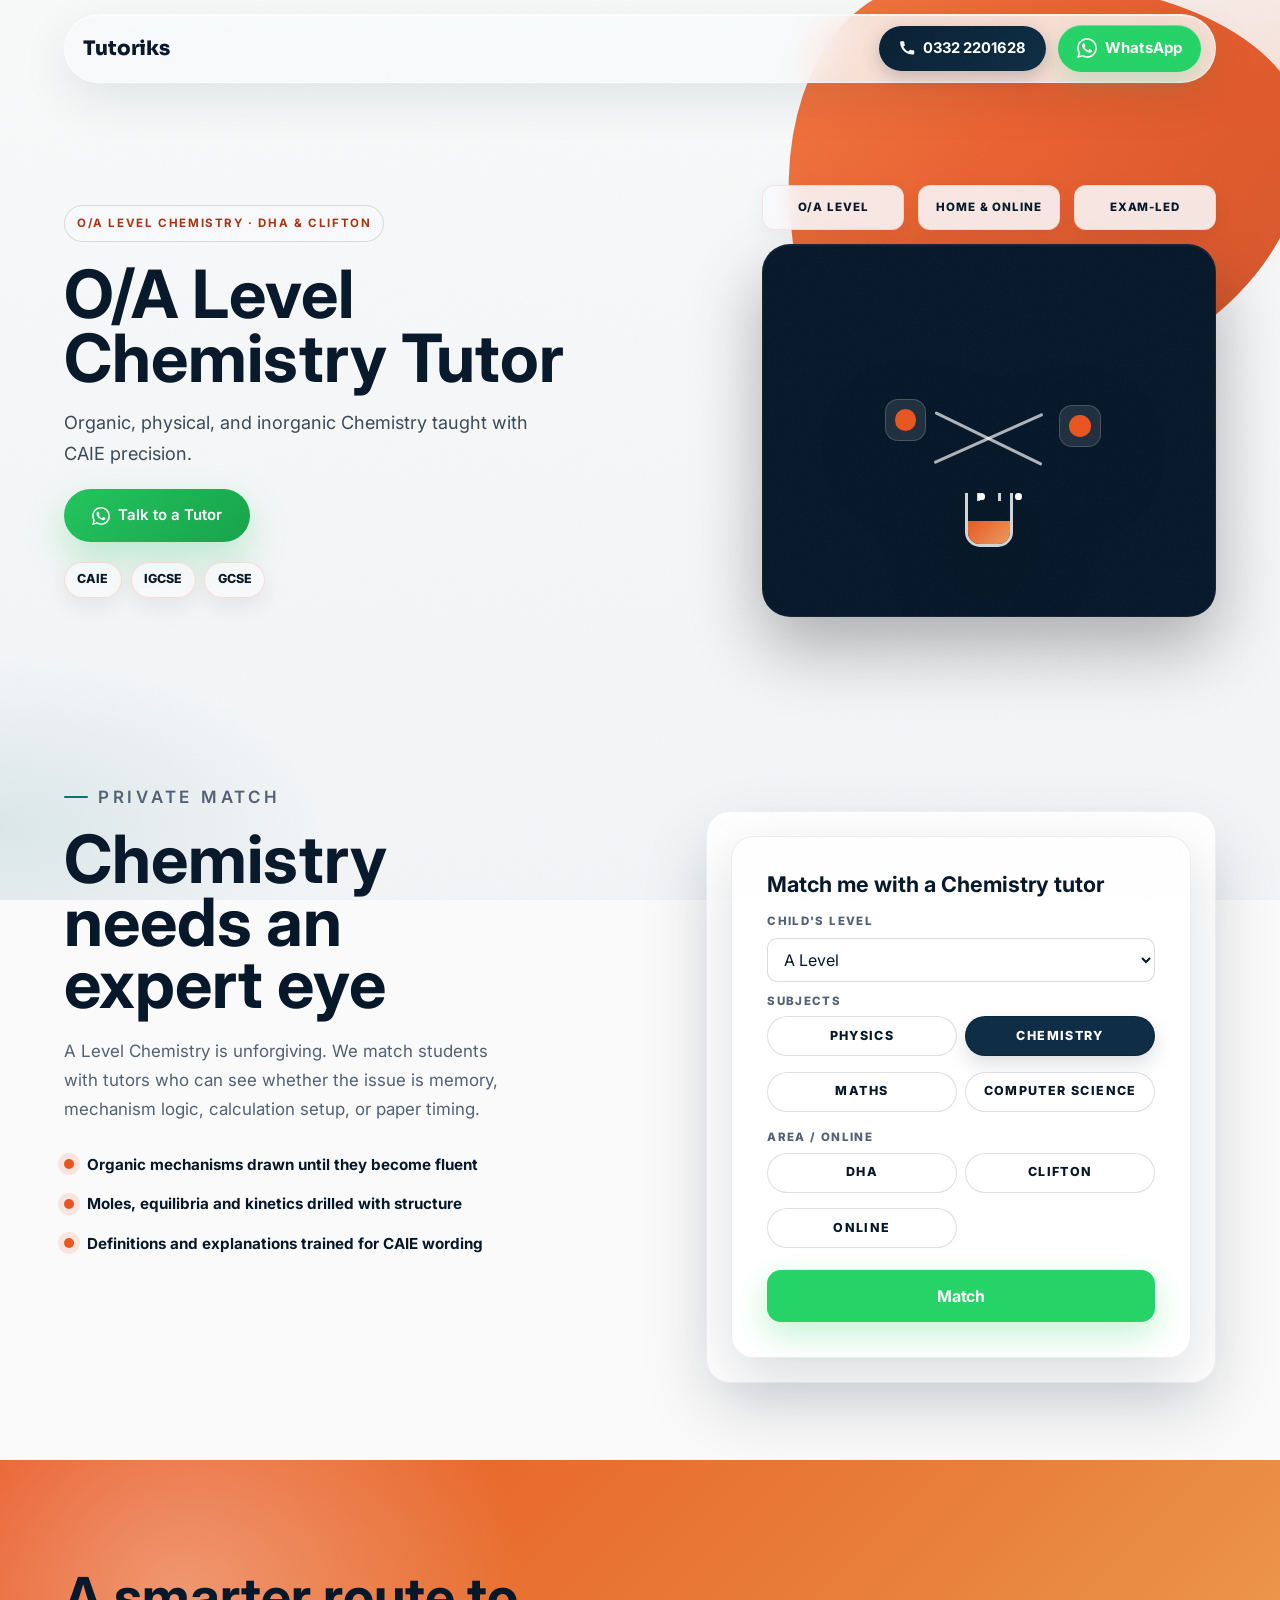
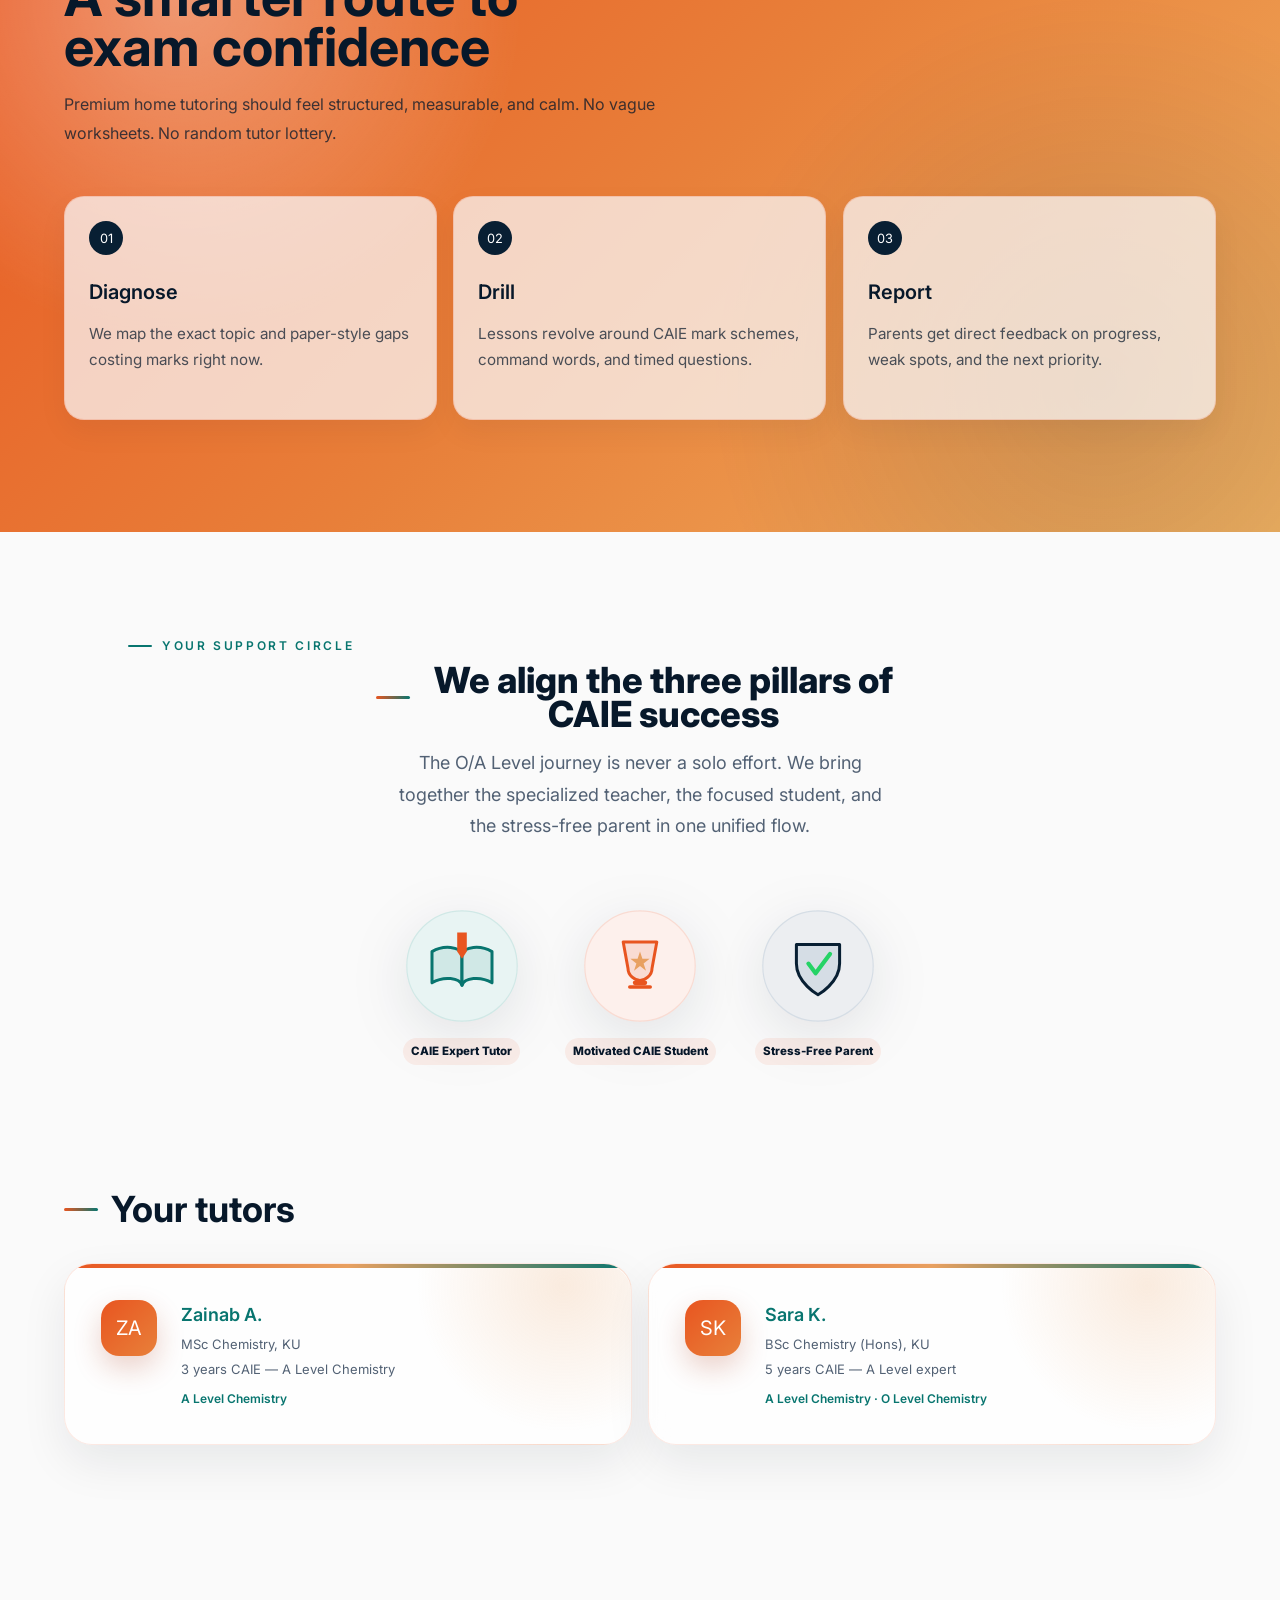
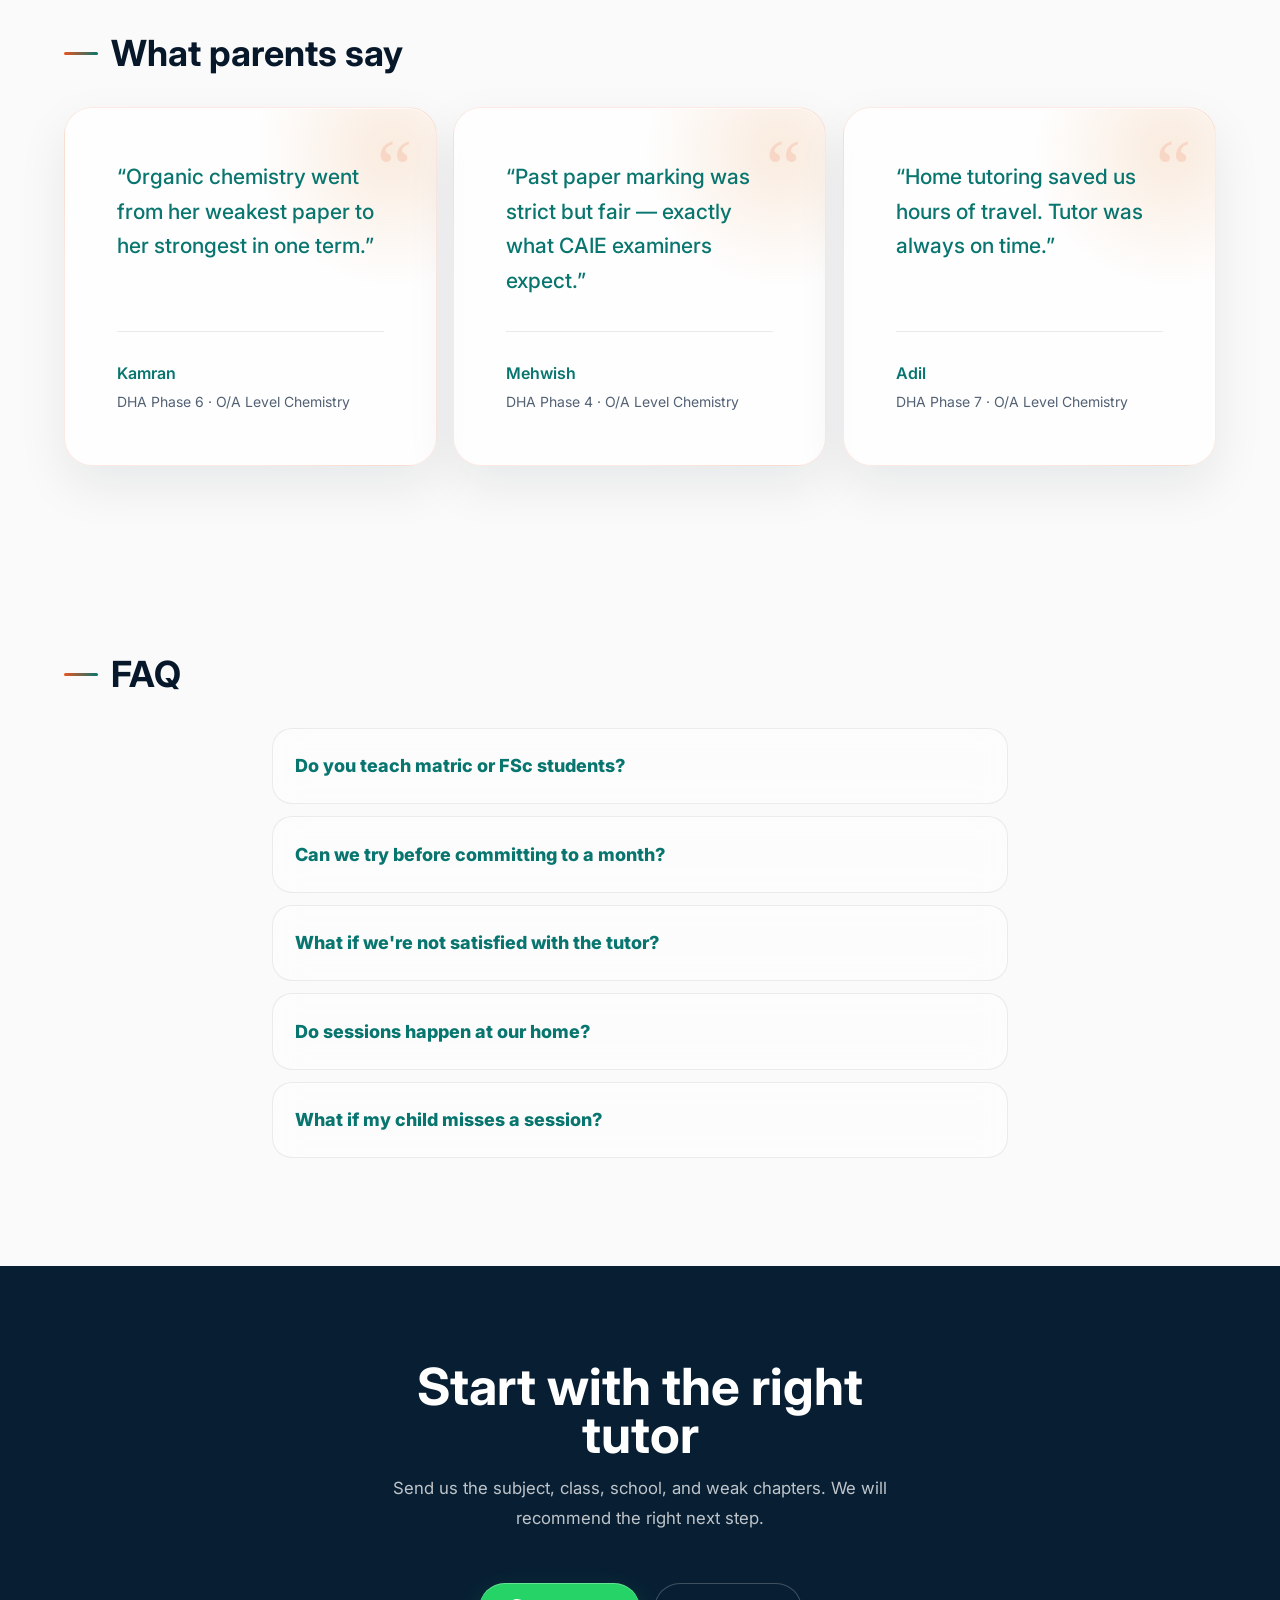
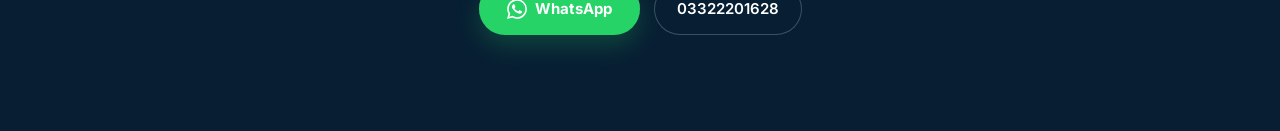
==== commit f96c3481: "Add files via upload" ====
--- a/lp/chemistry/index.html
+++ b/lp/chemistry/index.html
@@ -50,7 +50,7 @@
   <p class="lp-kicker">O/A Level Chemistry · DHA &amp; Clifton</p>
   <h1>O/A Level Chemistry Tutor</h1>
   <p class="lede">Organic, physical, and inorganic Chemistry taught with CAIE precision.</p>
-  <a href="#" class="btn btn-whatsapp" data-wa>Request a Chemistry tutor</a>
+  <a href="#" class="btn btn-whatsapp" data-wa>Talk to a Tutor</a>
   <ul class="trust-bullets">
     <li>IGCSE · GCSE · CAIE</li>
     <li>Exam-led lessons</li>
@@ -83,7 +83,7 @@
       <input type="text" id="subject" name="subject" value="O/A Level Chemistry" readonly autocomplete="off">
       <label for="service_area">Area</label>
       <input type="text" id="service_area" name="service_area" value="DHA" readonly autocomplete="off">
-      <button type="submit" class="btn btn-whatsapp">Request my tutor</button>
+      <button type="submit" class="btn btn-whatsapp">Match</button>
     </form>
   </div>
   <div class="lp-ticket-mobile">
@@ -123,7 +123,7 @@
           <p id="matcherSummary">I am looking for a premium A Level Chemistry tutor for DHA home visits.</p>
         </div>
         <a href="#" id="matcherSubmit" class="btn btn-matcher" target="_blank" rel="noopener">
-          Find My Tutor Match
+          Talk to a Tutor
         </a>
       </div>
     </div>
@@ -213,7 +213,7 @@
     <p>Send us the subject, class, school, and weak chapters. We will recommend the right next step.</p>
     <div class="hero-actions">
     <a href="#" class="btn btn-pill-white btn-wa-icon" data-wa><svg viewBox="0 0 24 24" xmlns="http://www.w3.org/2000/svg" width="18" height="18" fill="white" aria-hidden="true"><path d="M17.472 14.382c-.297-.149-1.758-.867-2.03-.967-.273-.099-.471-.148-.67.15-.197.297-.767.966-.94 1.164-.173.199-.347.223-.644.075-.297-.15-1.255-.463-2.39-1.475-.883-.788-1.48-1.761-1.653-2.059-.173-.297-.018-.458.13-.606.134-.133.298-.347.446-.52.149-.174.198-.298.298-.497.099-.198.05-.371-.025-.52-.075-.149-.669-1.612-.916-2.207-.242-.579-.487-.5-.669-.51-.173-.008-.371-.01-.57-.01-.198 0-.52.074-.792.372-.272.297-1.04 1.016-1.04 2.479 0 1.462 1.065 2.875 1.213 3.074.149.198 2.096 3.2 5.077 4.487.709.306 1.262.489 1.694.625.712.227 1.36.195 1.871.118.571-.085 1.758-.719 2.006-1.413.248-.694.248-1.289.173-1.413-.074-.124-.272-.198-.57-.347m-5.421 7.403h-.004a9.87 9.87 0 01-5.031-1.378l-.361-.214-3.741.982.998-3.648-.235-.374a9.86 9.86 0 01-1.51-5.26c.001-5.45 4.436-9.884 9.888-9.884 2.64 0 5.122 1.03 6.988 2.898a9.825 9.825 0 012.893 6.994c-.003 5.45-4.437 9.884-9.885 9.884m8.413-18.297A11.815 11.815 0 0012.05 0C5.495 0 .16 5.335.157 11.892c0 2.096.547 4.142 1.588 5.945L.057 24l6.305-1.654a11.882 11.882 0 005.683 1.448h.005c6.554 0 11.89-5.335 11.893-11.893a11.821 11.821 0 00-3.48-8.413Z"/></svg> WhatsApp</a>
-    <a href="#" class="btn btn-ghost" data-phone>Call</a>
+    <a href="tel:+923322201628" class="btn btn-ghost" data-phone>03322201628</a>
   </div>
   </div>
 </footer>
--- a/styles.css
+++ b/styles.css
@@ -3833,7 +3833,7 @@
   /* Hide "Menu" text — show only hamburger bars */
   .nav-toggle-label { display: none; }
   .nav-right { margin-left: auto; gap: 8px; }
-  .nav-phone-pill { padding: 8px 14px; font-size: 0.82rem; }
+  .nav-phone-pill { display: none; }
 
   h1.display {
     font-size: 2.62rem;
--- a/styles.css
+++ b/styles.css
@@ -3833,7 +3833,7 @@
   /* Hide "Menu" text — show only hamburger bars */
   .nav-toggle-label { display: none; }
   .nav-right { margin-left: auto; gap: 8px; }
-  .nav-phone-pill { padding: 8px 14px; font-size: 0.82rem; }
+  .nav-phone-pill { display: none; }
 
   h1.display {
     font-size: 2.62rem;
--- a/landing.css
+++ b/landing.css
@@ -189,6 +189,7 @@
   border-radius: 0;
   background: transparent;
   box-shadow: none;
+  justify-content: center;
 }
 
 .trust-bullets li {
@@ -801,6 +802,12 @@
   justify-content: center;
 }
 
+.lp-footer .hero-actions .btn-ghost {
+  padding: 11px 22px;
+  border: 1px solid rgba(255, 255, 255, 0.22);
+  font-weight: 600;
+}
+
 .lp-sticky-wa {
   position: fixed;
   right: max(18px, env(safe-area-inset-right));
@@ -861,8 +868,7 @@
     font-size: 0.8rem;
   }
   .lp-header .nav-phone-pill {
-    padding: 8px 14px;
-    font-size: 0.82rem;
+    display: none;
   }
 
   /* ── LP HERO ──────────────────────────────── */
--- a/landing.css
+++ b/landing.css
@@ -189,6 +189,7 @@
   border-radius: 0;
   background: transparent;
   box-shadow: none;
+  justify-content: center;
 }
 
 .trust-bullets li {
@@ -801,6 +802,12 @@
   justify-content: center;
 }
 
+.lp-footer .hero-actions .btn-ghost {
+  padding: 11px 22px;
+  border: 1px solid rgba(255, 255, 255, 0.22);
+  font-weight: 600;
+}
+
 .lp-sticky-wa {
   position: fixed;
   right: max(18px, env(safe-area-inset-right));
@@ -861,8 +868,7 @@
     font-size: 0.8rem;
   }
   .lp-header .nav-phone-pill {
-    padding: 8px 14px;
-    font-size: 0.82rem;
+    display: none;
   }
 
   /* ── LP HERO ──────────────────────────────── */
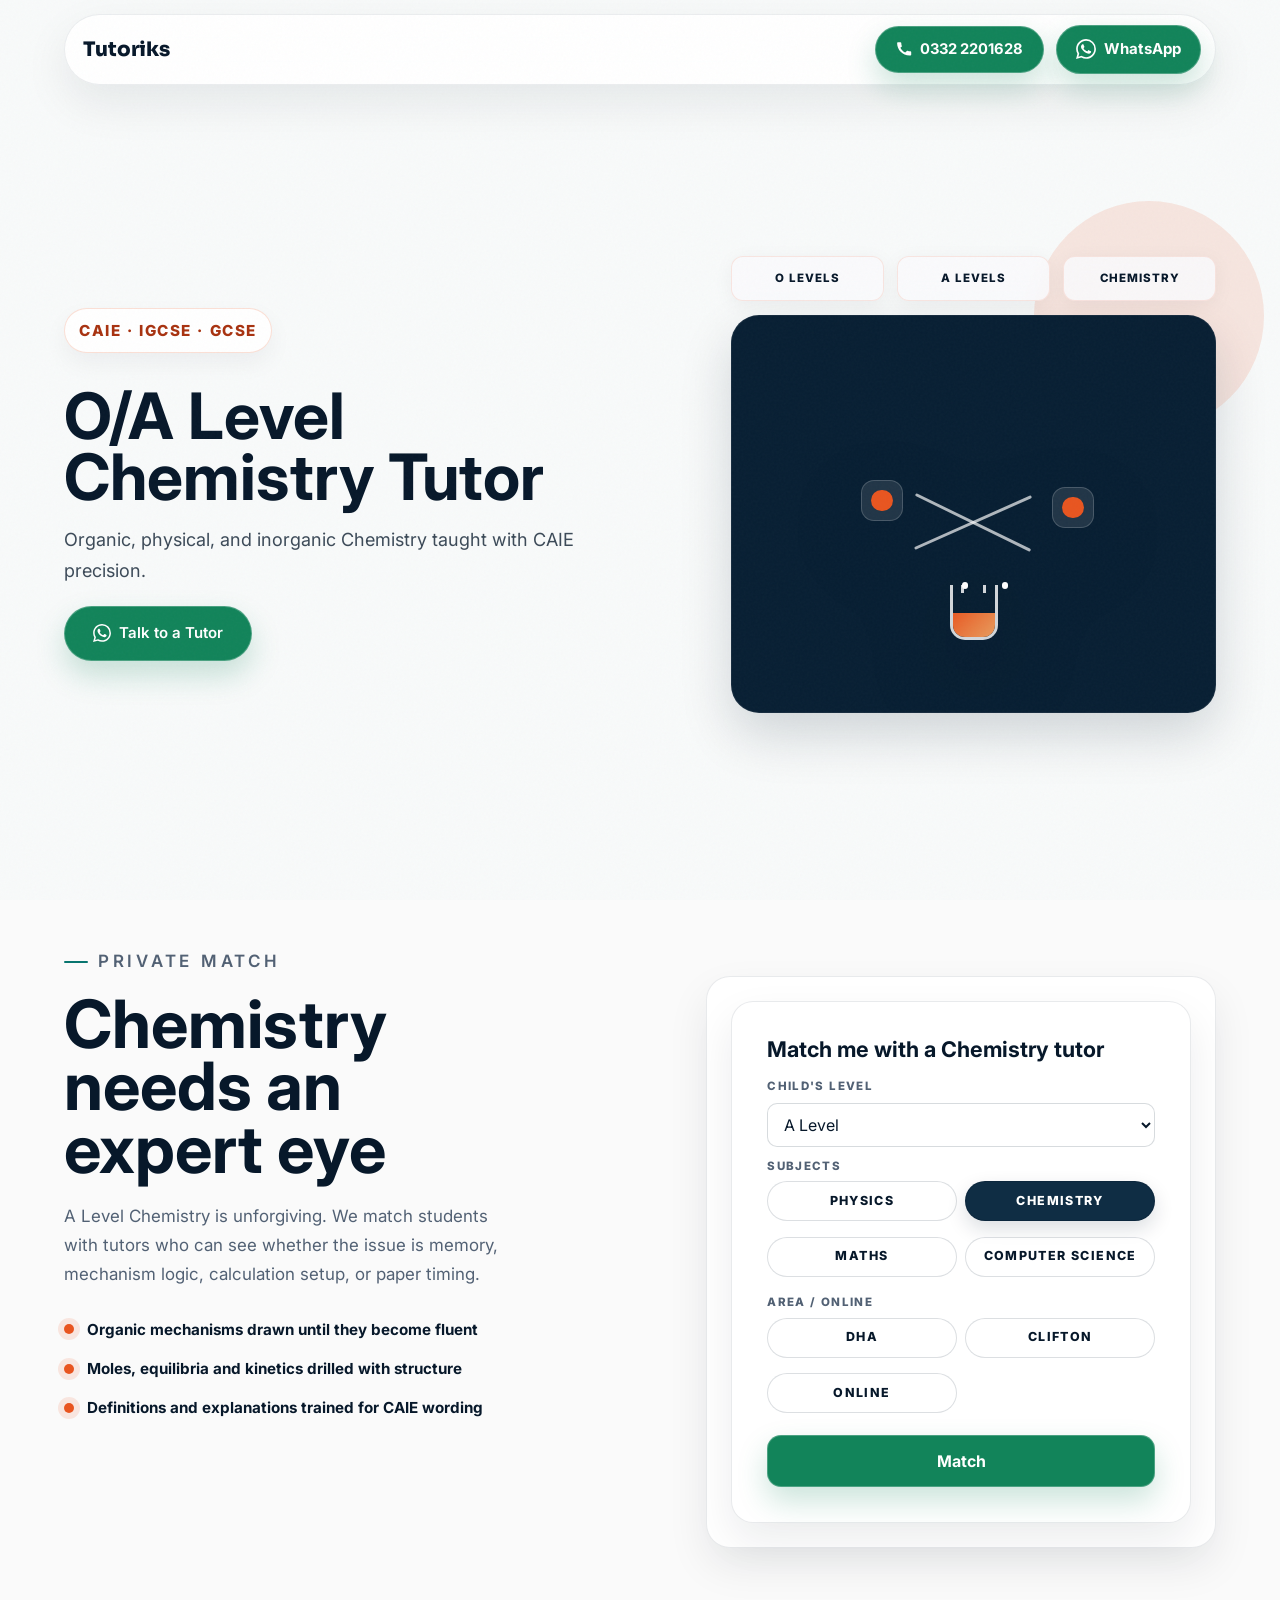
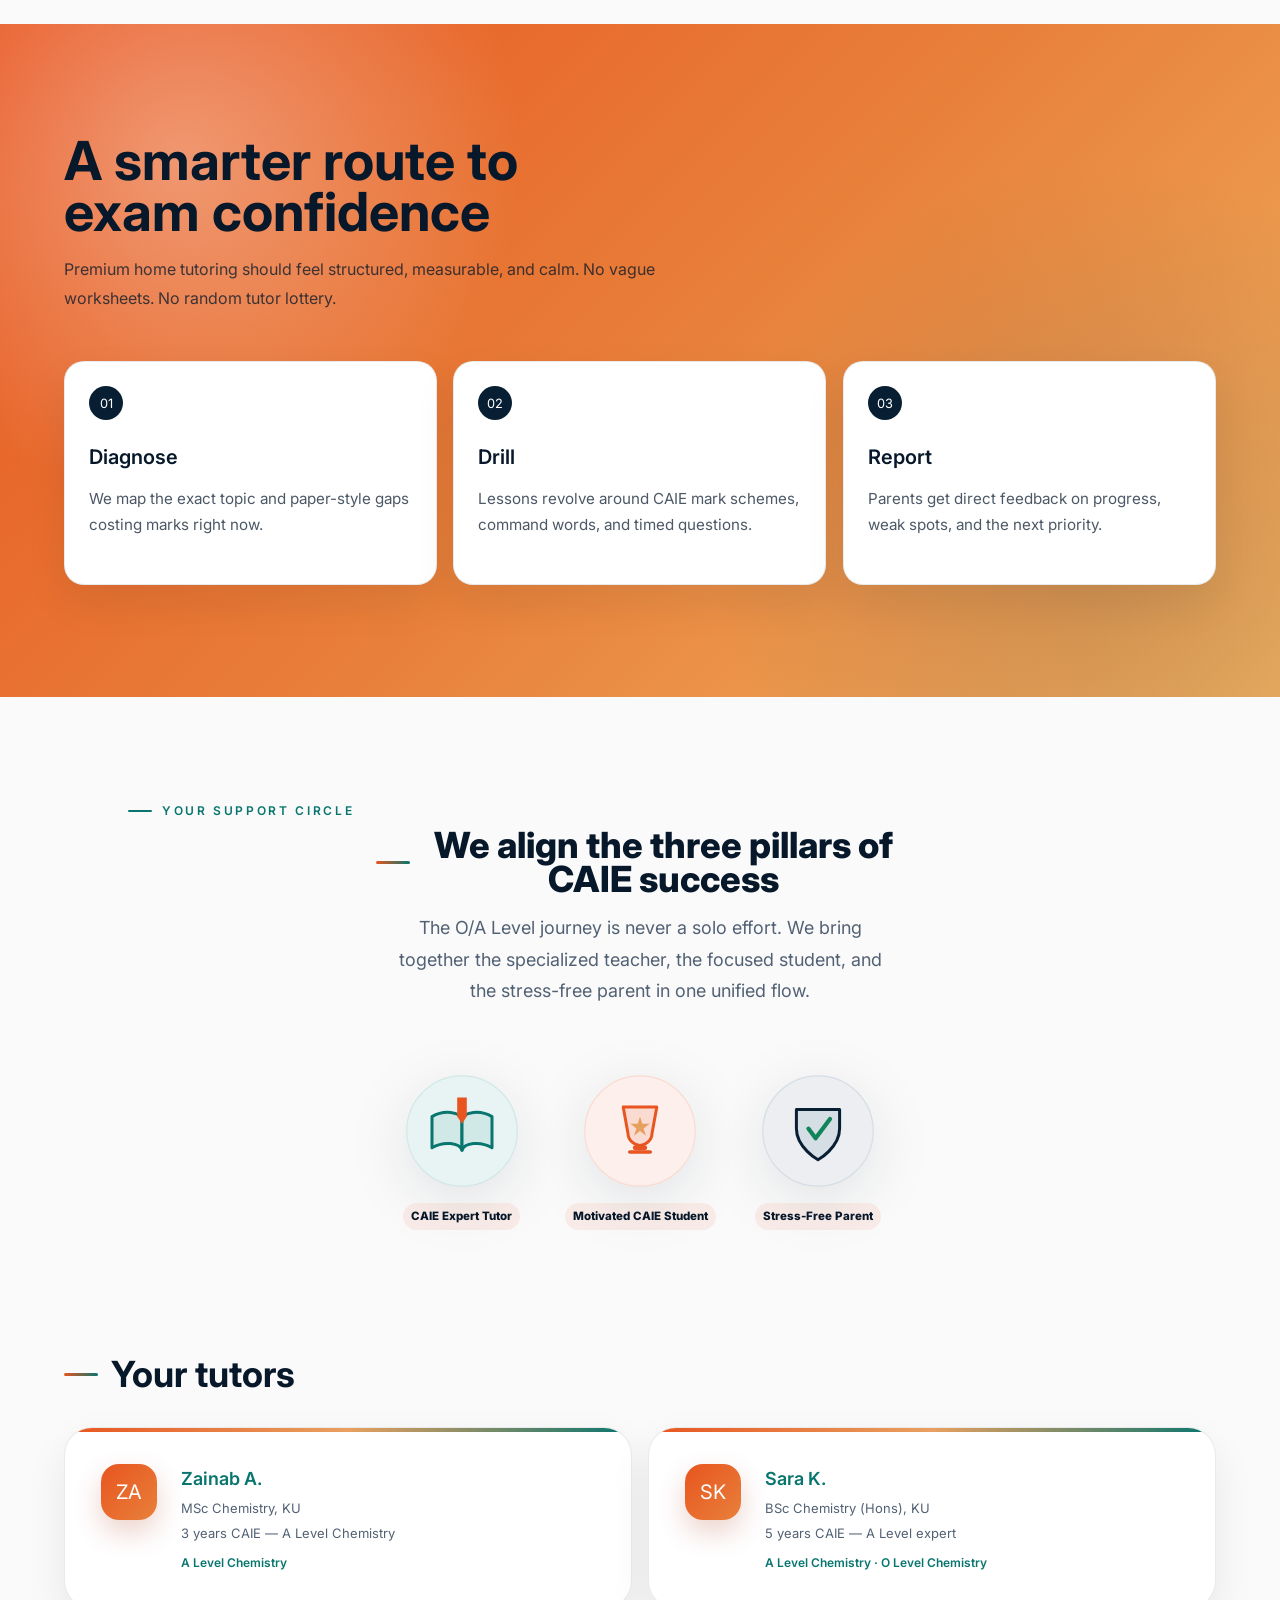
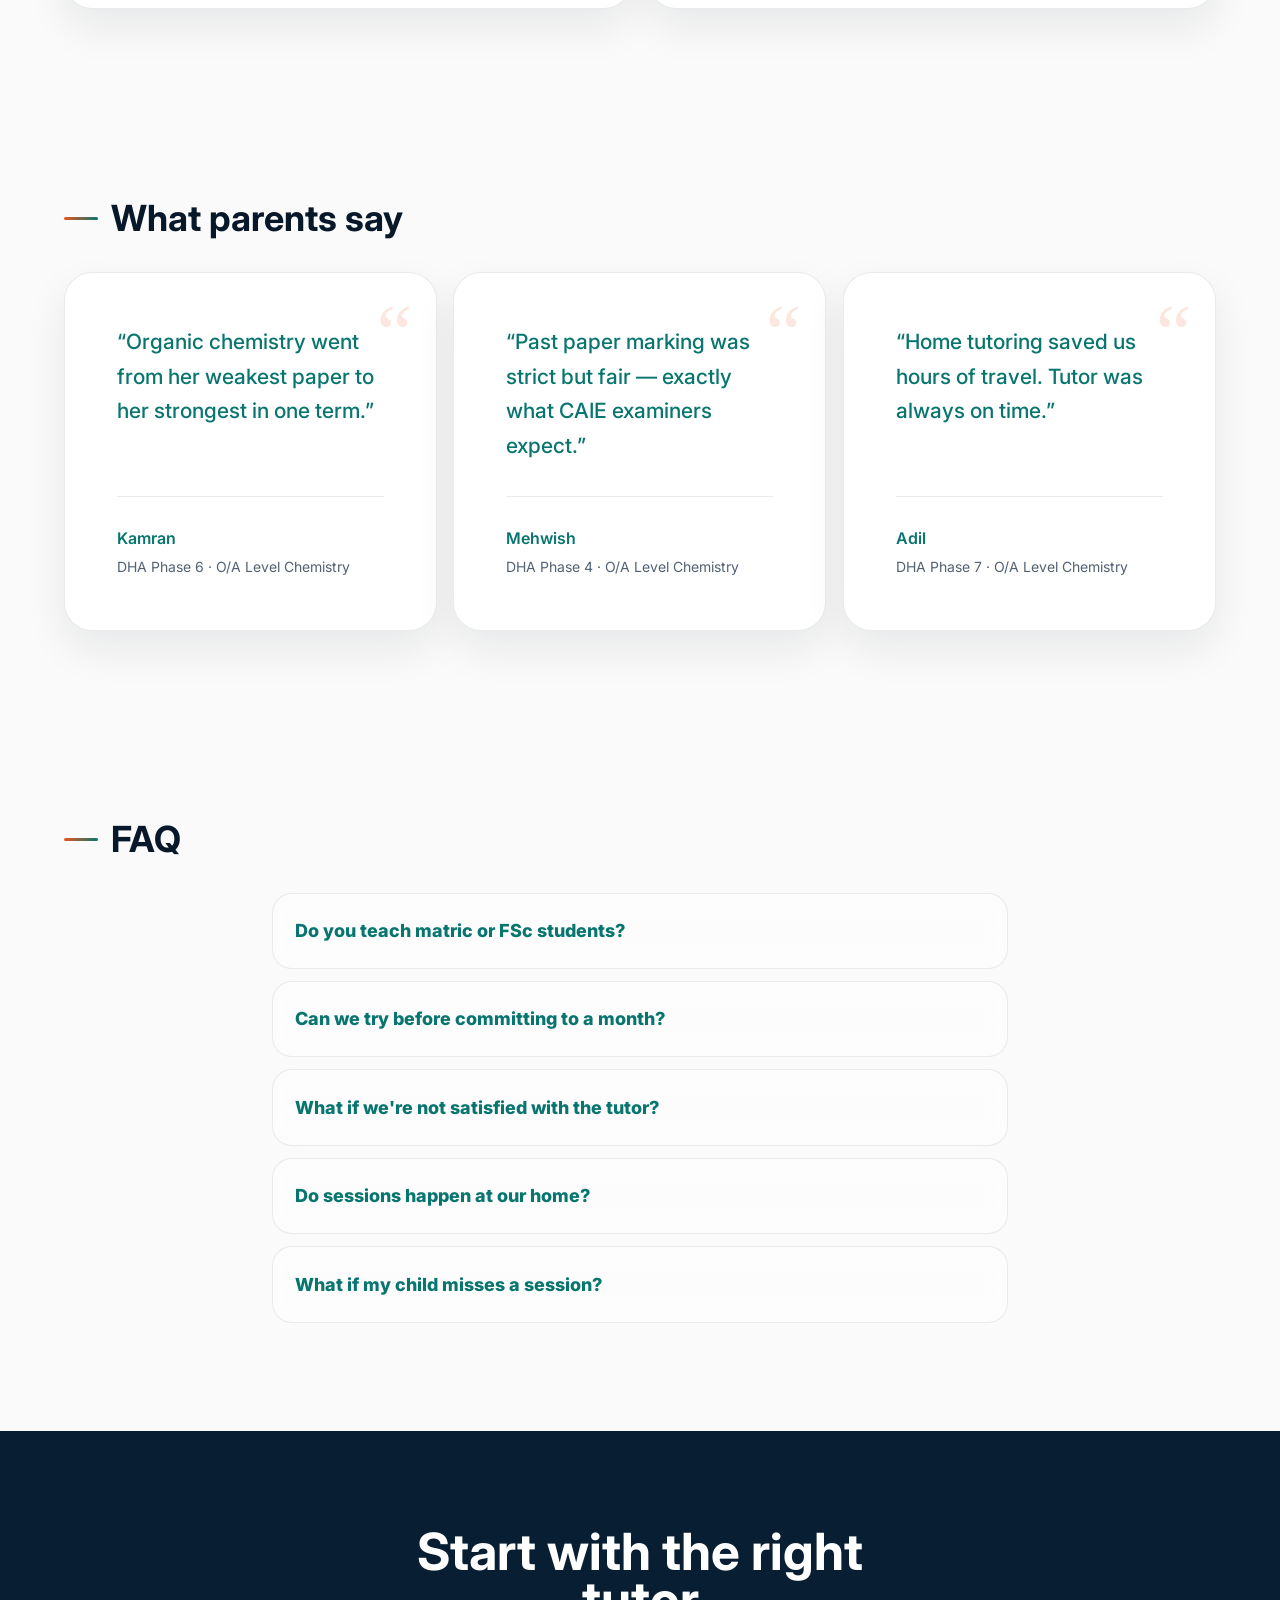
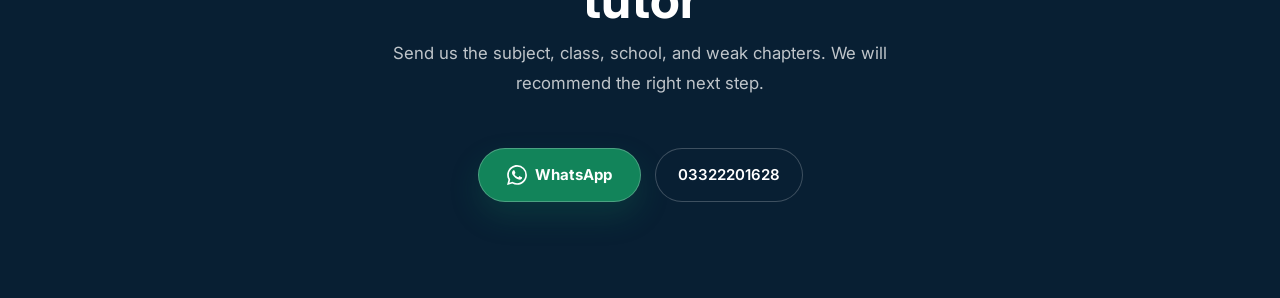
==== commit 037df973: "Add files via upload" ====
--- a/lp/chemistry/index.html
+++ b/lp/chemistry/index.html
@@ -9,10 +9,10 @@
 <title>O/A Level Chemistry Tutor in DHA &amp; Clifton | Tutoriks</title>
 <link rel="preconnect" href="https://fonts.googleapis.com">
 <link rel="preconnect" href="https://fonts.gstatic.com" crossorigin>
-<link rel="preload" href="../../styles.css" as="style" fetchpriority="high">
-<link rel="stylesheet" href="../../styles.css">
-<link rel="preload" href="../../landing.css" as="style">
-<link rel="stylesheet" href="../../landing.css">
+<link rel="preload" href="../../styles.css?v=7" as="style" fetchpriority="high">
+<link rel="stylesheet" href="../../styles.css?v=7">
+<link rel="preload" href="../../landing.css?v=7" as="style">
+<link rel="stylesheet" href="../../landing.css?v=7">
 <link rel="preload" as="style" href="https://fonts.googleapis.com/css2?family=Inter:wght@400;500;600;700;800&family=Plus+Jakarta+Sans:wght@400;600;700&family=Sora:wght@700;800&display=swap">
 <link rel="stylesheet" href="https://fonts.googleapis.com/css2?family=Inter:wght@400;500;600;700;800&family=Plus+Jakarta+Sans:wght@400;600;700&family=Sora:wght@700;800&display=swap" media="print" onload="this.media='all'">
 <noscript><link rel="stylesheet" href="https://fonts.googleapis.com/css2?family=Inter:wght@400;500;600;700;800&family=Plus+Jakarta+Sans:wght@400;600;700&family=Sora:wght@700;800&display=swap"></noscript>
@@ -22,16 +22,26 @@
 
 <header class="lp-header">
   <a href="../../Main.html">Tutoriks</a>
+  <div class="nav-links" id="navLinks">
+    <a href="../../Main.html#subjects">Subjects</a>
+    <a href="../../Main.html#areas">Areas</a>
+    <a href="../../Main.html#how">How it works</a>
+    <a href="../../Main.html#faq">FAQ</a>
+  </div>
   <a href="tel:+923322201628" class="nav-phone-pill">
     <svg viewBox="0 0 24 24" xmlns="http://www.w3.org/2000/svg" aria-hidden="true"><path d="M6.615 10.193c1.513 3.142 4.05 5.676 7.195 7.192l2.428-2.43c.318-.318.786-.438 1.193-.283 1.31.527 2.724.813 4.194.813.653 0 1.182.53 1.182 1.183v3.864c0 .653-.53 1.183-1.183 1.183C10.22 22.333 1.667 13.78 1.667 3.148c0-.653.53-1.183 1.183-1.183h3.864c.653 0 1.183.53 1.183 1.183 0 1.47.286 2.884.813 4.194.155.407.035.875-.283 1.193l-2.812 2.398z"/></svg>
     0332 2201628
   </a>
   <a href="#" class="btn btn-pill-white btn-wa-icon" data-wa><svg viewBox="0 0 24 24" xmlns="http://www.w3.org/2000/svg" width="18" height="18" fill="white" aria-hidden="true"><path d="M17.472 14.382c-.297-.149-1.758-.867-2.03-.967-.273-.099-.471-.148-.67.15-.197.297-.767.966-.94 1.164-.173.199-.347.223-.644.075-.297-.15-1.255-.463-2.39-1.475-.883-.788-1.48-1.761-1.653-2.059-.173-.297-.018-.458.13-.606.134-.133.298-.347.446-.52.149-.174.198-.298.298-.497.099-.198.05-.371-.025-.52-.075-.149-.669-1.612-.916-2.207-.242-.579-.487-.5-.669-.51-.173-.008-.371-.01-.57-.01-.198 0-.52.074-.792.372-.272.297-1.04 1.016-1.04 2.479 0 1.462 1.065 2.875 1.213 3.074.149.198 2.096 3.2 5.077 4.487.709.306 1.262.489 1.694.625.712.227 1.36.195 1.871.118.571-.085 1.758-.719 2.006-1.413.248-.694.248-1.289.173-1.413-.074-.124-.272-.198-.57-.347m-5.421 7.403h-.004a9.87 9.87 0 01-5.031-1.378l-.361-.214-3.741.982.998-3.648-.235-.374a9.86 9.86 0 01-1.51-5.26c.001-5.45 4.436-9.884 9.888-9.884 2.64 0 5.122 1.03 6.988 2.898a9.825 9.825 0 012.893 6.994c-.003 5.45-4.437 9.884-9.885 9.884m8.413-18.297A11.815 11.815 0 0012.05 0C5.495 0 .16 5.335.157 11.892c0 2.096.547 4.142 1.588 5.945L.057 24l6.305-1.654a11.882 11.882 0 005.683 1.448h.005c6.554 0 11.89-5.335 11.893-11.893a11.821 11.821 0 00-3.48-8.413Z"/></svg> WhatsApp</a>
+  <button type="button" class="nav-toggle" id="navToggle" aria-label="Open menu" aria-expanded="false">
+    <span class="nav-toggle-label">Menu</span>
+    <span class="nav-toggle-bars" aria-hidden="true"><span></span><span></span><span></span></span>
+  </button>
 </header>
 
 <section class="lp-hero">
   <div class="lp-hero-art" aria-hidden="true">
-    <div class="lp-hero-metrics"><span>O/A Level</span><span>Home &amp; Online</span><span>Exam-led</span></div>
+    <div class="lp-hero-metrics"><span>O Levels</span><span>A Levels</span><span>Chemistry</span></div>
     <div class="lp-hero-art-card">
     <span class="lp-hero-studio lp-hero-studio--chemistry">
       <span class="studio-board">
@@ -47,7 +57,7 @@
     </span>
   </div>
   <div class="lp-hero-copy">
-  <p class="lp-kicker">O/A Level Chemistry · DHA &amp; Clifton</p>
+  <p class="lp-kicker"><span>CAIE</span><span>·</span><span>IGCSE</span><span>·</span><span>GCSE</span></p>
   <h1>O/A Level Chemistry Tutor</h1>
   <p class="lede">Organic, physical, and inorganic Chemistry taught with CAIE precision.</p>
   <a href="#" class="btn btn-whatsapp" data-wa>Talk to a Tutor</a>
@@ -174,7 +184,7 @@
           <svg class="char-svg char-svg--parent" viewBox="0 0 100 100" xmlns="http://www.w3.org/2000/svg">
   <circle cx="50" cy="50" r="46" fill="#ECEEF1" stroke="#D5DDE5" stroke-width="1"/>
   <path d="M32 32 L68 32 L68 48 C68 64, 50 74, 50 74 C50 74, 32 64, 32 48 Z" fill="#D5DDE5" stroke="#081F33" stroke-width="2.5" stroke-linejoin="round"/>
-  <path d="M42 48 L48 56 L60 40" fill="none" stroke="#25D366" stroke-width="3.5" stroke-linecap="round" stroke-linejoin="round"/>
+  <path d="M42 48 L48 56 L60 40" fill="none" stroke="#12845A" stroke-width="3.5" stroke-linecap="round" stroke-linejoin="round"/>
 </svg>
           <span class="char-label">Stress-Free Parent</span>
         </div>
@@ -222,7 +232,7 @@
   <a href="#" class="btn btn-whatsapp" data-wa aria-label="WhatsApp">WhatsApp</a>
 </div>
 
-<script src="../../site-config.js" defer></script>
-<script src="../../main.js" defer></script>
+<script src="../../site-config.js?v=7" defer></script>
+<script src="../../main.js?v=7" defer></script>
 </body>
 </html>
--- a/styles.css
+++ b/styles.css
@@ -33,8 +33,9 @@
   --white-06: rgba(255, 255, 255, 0.06);
   --gold: var(--warm-accent);
   --gold-light: rgba(232, 85, 32, 0.16);
-  --wa: #168A57;
-  --wa-hover: #0F7448;
+  --wa: #12845A;
+  --wa-hover: #0B6B49;
+  --wa-shadow: rgba(18, 132, 90, 0.24);
   --ink-on-white: var(--teal);
   --ink-muted: #526174;
   --text: var(--ink);
@@ -323,6 +324,85 @@
   padding: 12px 22px;
 }
 
+@media (max-width: 1100px) {
+  .ambient-bg {
+    display: none;
+  }
+
+  .site-header {
+    top: max(10px, env(safe-area-inset-top));
+    padding: 0 max(1rem, env(safe-area-inset-left)) 0 max(1rem, env(safe-area-inset-right));
+  }
+
+  .site-header nav {
+    min-height: 58px;
+    padding: 6px 12px 6px 16px;
+    flex-wrap: nowrap;
+    overflow: hidden;
+  }
+
+  .nav-links,
+  .nav-phone-pill {
+    display: none;
+  }
+
+  .nav-right {
+    margin-left: auto;
+    gap: 8px;
+  }
+
+  .nav-right .btn-wa-green,
+  .nav-right .btn-pill-white {
+    min-height: 38px;
+    padding: 8px 13px;
+    font-size: 0.78rem;
+    white-space: nowrap;
+  }
+
+  .nav-right .btn-wa-green svg,
+  .nav-right .btn-pill-white svg {
+    width: 16px;
+    height: 16px;
+  }
+
+  .nav-toggle {
+    display: flex;
+    min-width: 44px;
+    min-height: 44px;
+    justify-content: center;
+    z-index: 102;
+    position: relative;
+  }
+
+  .nav-toggle-label {
+    display: none;
+  }
+
+  .nav-links.open {
+    display: flex;
+    position: absolute;
+    top: calc(100% + 10px);
+    right: 0;
+    left: 0;
+    flex-direction: column;
+    background: rgba(250, 252, 255, 0.96);
+    padding: 12px;
+    border: 1px solid rgba(232, 85, 32, 0.16);
+    border-radius: 20px;
+    box-shadow: 0 16px 44px rgba(7, 24, 42, 0.15);
+    backdrop-filter: blur(20px);
+    -webkit-backdrop-filter: blur(20px);
+  }
+
+  .site-header nav {
+    position: relative;
+  }
+
+  .site-footer [data-phone] {
+    display: none;
+  }
+}
+
 .nav-toggle {
   display: none;
   flex-direction: column;
@@ -345,6 +425,21 @@
 .nav-toggle-bars span:nth-child(1) { transform: none; }
 .nav-toggle-bars span:nth-child(2) { transform: none; width: 100%; margin-left: 0; }
 .nav-toggle-bars span:nth-child(3) { transform: none; width: 100%; }
+
+@media (max-width: 1100px) {
+  .nav-toggle {
+    display: flex;
+    min-width: 44px;
+    min-height: 44px;
+    justify-content: center;
+    z-index: 102;
+    position: relative;
+  }
+
+  .nav-toggle-label {
+    display: none;
+  }
+}
 
 /* Buttons */
 .btn {
@@ -366,20 +461,20 @@
 
 /* Green WhatsApp Button (used on landing page headers) */
 .btn-pill-white {
-  background: #25D366;
+  background: linear-gradient(135deg, var(--wa) 0%, var(--wa-hover) 100%);
   color: #ffffff;
   font-weight: 700;
   border: none;
   box-shadow: 
-    0 1px 0 rgba(255, 255, 255, 0.3) inset,
-    0 10px 24px rgba(37, 211, 102, 0.22);
+    0 1px 0 rgba(255, 255, 255, 0.24) inset,
+    0 10px 24px var(--wa-shadow);
   letter-spacing: 0;
 }
 .btn-pill-white:hover {
-  background: #1EB855;
+  background: linear-gradient(135deg, #159363 0%, var(--wa-hover) 100%);
   box-shadow: 
-    0 1px 0 rgba(255, 255, 255, 0.3) inset,
-    0 14px 32px rgba(37, 211, 102, 0.32);
+    0 1px 0 rgba(255, 255, 255, 0.24) inset,
+    0 14px 32px rgba(18, 132, 90, 0.32);
   transform: translateY(-2px);
 }
 .btn-pill-white svg { fill: #ffffff; }
@@ -392,36 +487,36 @@
 .btn-ghost:hover { background: #041522; border-color: var(--hairline); }
 
 .btn-whatsapp {
-  background: #25D366;
+  background: linear-gradient(135deg, var(--wa) 0%, var(--wa-hover) 100%);
   color: var(--white);
   box-shadow: 
-    0 1px 0 rgba(255, 255, 255, 0.3) inset,
-    0 12px 30px rgba(37, 211, 102, 0.22);
+    0 1px 0 rgba(255, 255, 255, 0.24) inset,
+    0 12px 30px var(--wa-shadow);
 }
 .btn-whatsapp:hover {
-  background: #1EB855;
+  background: linear-gradient(135deg, #159363 0%, var(--wa-hover) 100%);
   box-shadow: 
-    0 1px 0 rgba(255, 255, 255, 0.3) inset,
-    0 16px 36px rgba(37, 211, 102, 0.32);
+    0 1px 0 rgba(255, 255, 255, 0.24) inset,
+    0 16px 36px rgba(18, 132, 90, 0.32);
   transform: translateY(-2px);
 }
 .btn-whatsapp svg { width: 18px; height: 18px; }
 
 /* Green WA button — used on main CTAs */
 .btn-wa-green {
-  background: #25D366;
+  background: linear-gradient(135deg, var(--wa) 0%, var(--wa-hover) 100%);
   color: #ffffff;
   font-weight: 700;
   border: none;
   box-shadow: 
-    0 1px 0 rgba(255, 255, 255, 0.3) inset,
-    0 10px 24px rgba(37, 211, 102, 0.22);
+    0 1px 0 rgba(255, 255, 255, 0.24) inset,
+    0 10px 24px var(--wa-shadow);
 }
 .btn-wa-green:hover {
-  background: #1EB855;
+  background: linear-gradient(135deg, #159363 0%, var(--wa-hover) 100%);
   box-shadow: 
-    0 1px 0 rgba(255, 255, 255, 0.3) inset,
-    0 14px 32px rgba(37, 211, 102, 0.32);
+    0 1px 0 rgba(255, 255, 255, 0.24) inset,
+    0 14px 32px rgba(18, 132, 90, 0.32);
   transform: translateY(-2px);
 }
 .btn-wa-green svg { fill: #ffffff; }
@@ -440,19 +535,19 @@
 .btn-on-dark { background: var(--teal); color: var(--white); font-weight: 700; }
 
 .btn-hero-primary {
-  background: #25D366;
+  background: linear-gradient(135deg, var(--wa) 0%, var(--wa-hover) 100%);
   color: #ffffff;
   font-weight: 700;
   box-shadow:
-    0 1px 0 rgba(255, 255, 255, 0.25) inset,
-    0 12px 32px rgba(37, 211, 102, 0.28);
+    0 1px 0 rgba(255, 255, 255, 0.24) inset,
+    0 12px 32px var(--wa-shadow);
 }
 .btn-hero-primary:hover {
   transform: translateY(-2px) scale(1.01);
-  background: #1ebe5a;
+  background: linear-gradient(135deg, #159363 0%, var(--wa-hover) 100%);
   box-shadow:
-    0 1px 0 rgba(255, 255, 255, 0.25) inset,
-    0 20px 42px rgba(37, 211, 102, 0.35);
+    0 1px 0 rgba(255, 255, 255, 0.24) inset,
+    0 20px 42px rgba(18, 132, 90, 0.34);
 }
 
 /* Outline Secondary Button */
@@ -570,8 +665,8 @@
 
 /* Hero */
 .hero {
-  padding: clamp(8.5rem, 13vw, 10rem) 0 clamp(5rem, 9vw, 7rem);
-  min-height: min(92vh, 940px);
+  padding: clamp(8rem, 10vw, 9rem) 0 clamp(4.5rem, 8vw, 6.5rem);
+  min-height: min(86vh, 820px);
   display: flex;
   flex-direction: column;
   justify-content: center;
@@ -729,13 +824,13 @@
 
 .hero-inner {
   display: grid;
-  grid-template-columns: 1fr 1fr;
+  grid-template-columns: minmax(0, 1.02fr) minmax(22rem, 0.98fr);
   gap: clamp(2rem, 4vw, 3.5rem);
   align-items: center;
 }
 
 .hero-copy {
-  max-width: 41rem;
+  max-width: 38rem;
 }
 
 .hero-kicker {
@@ -762,14 +857,14 @@
 }
 
 .hero-title {
-  max-width: 18ch;
+  max-width: 14ch;
   margin: 0;
   color: var(--ink);
   font-family: var(--font-display);
-  font-size: clamp(3.2rem, 6vw, 5.6rem);
+  font-size: clamp(3rem, 5.2vw, 4.9rem);
   font-weight: 800;
   line-height: 1.02;
-  letter-spacing: -0.02em;
+  letter-spacing: 0;
 }
 
 .hero-title span {
@@ -778,7 +873,7 @@
 }
 
 .hero-lede {
-  max-width: 35rem;
+  max-width: 33rem;
   margin: clamp(1.75rem, 3.5vw, 2.4rem) 0 0;
   color: rgba(7, 24, 42, 0.74);
   font-size: clamp(1rem, 1.45vw, 1.18rem);
@@ -809,7 +904,7 @@
 
 .hero-visual {
   position: relative;
-  min-height: clamp(32rem, 44vw, 40rem);
+  min-height: clamp(28rem, 38vw, 34rem);
   display: grid;
   place-items: center;
   touch-action: manipulation;
@@ -818,7 +913,7 @@
 .hero-study-scene {
   position: relative;
   z-index: 2;
-  width: min(100%, 44rem);
+  width: min(100%, 38rem);
   height: auto;
   overflow: visible;
   filter: drop-shadow(0 28px 70px rgba(7, 24, 42, 0.18));
@@ -1000,7 +1095,7 @@
 .hero-scene-tag .tag-secondary {
   font-size: 0.88rem;
   font-weight: 800;
-  letter-spacing: -0.02em;
+  letter-spacing: 0;
   color: var(--ink);
   text-shadow: 0 1px 16px rgba(250, 252, 255, 0.95);
 }
@@ -2975,9 +3070,9 @@
 }
 
 .outcome-grade--after {
-  background: linear-gradient(135deg, #25D366, #1EB855);
+  background: linear-gradient(135deg, var(--wa), var(--wa-hover));
   color: var(--white);
-  box-shadow: 0 6px 16px rgba(37, 211, 102, 0.22);
+  box-shadow: 0 6px 16px var(--wa-shadow);
 }
 
 .outcome-desc {
@@ -3132,28 +3227,28 @@
   font-family: var(--font-body);
   font-size: 0.875rem;
   font-weight: 600;
-  color: rgba(8,31,51,0.65);
-  background: rgba(8,31,51,0.04);
-  border: 1.5px solid rgba(8,31,51,0.10);
+  color: rgba(8, 31, 51, 0.68);
+  background: rgba(255, 255, 255, 0.74);
+  border: 1px solid rgba(8, 31, 51, 0.13);
   border-radius: 999px;
   padding: 7px 16px;
   cursor: pointer;
-  transition: all 0.2s ease;
+  transition: background 0.2s ease, border-color 0.2s ease, box-shadow 0.2s ease, color 0.2s ease, transform 0.2s ease;
   white-space: nowrap;
 }
 
 .chip:hover {
-  color: rgba(8,31,51,0.92);
-  background: rgba(232,85,32,0.06);
-  border-color: rgba(232,85,32,0.22);
+  color: var(--ink);
+  background: rgba(255, 255, 255, 0.96);
+  border-color: rgba(8, 31, 51, 0.24);
   transform: translateY(-1px);
 }
 
 .chip.active {
   color: #fff;
-  background: linear-gradient(135deg, #081F33, #0F2D44);
+  background: linear-gradient(135deg, var(--teal-deep), #0D314B);
   border-color: transparent;
-  box-shadow: 0 6px 20px rgba(8, 31, 51, 0.30);
+  box-shadow: 0 8px 22px rgba(8, 31, 51, 0.24);
 }
 
 /* Right panel — ticket receipt */
@@ -3205,14 +3300,14 @@
   width: 10px;
   height: 10px;
   border-radius: 50%;
-  background: #22C55E;
-  box-shadow: 0 0 10px rgba(34,197,94,0.45);
+  background: var(--wa);
+  box-shadow: 0 0 10px rgba(18, 132, 90, 0.42);
   animation: receipt-pulse 2s ease-in-out infinite;
 }
 
 @keyframes receipt-pulse {
-  0%, 100% { box-shadow: 0 0 8px rgba(34,197,94,0.35); opacity: 1; }
-  50% { box-shadow: 0 0 18px rgba(34,197,94,0.55); opacity: 0.9; }
+  0%, 100% { box-shadow: 0 0 8px rgba(18, 132, 90, 0.32); opacity: 1; }
+  50% { box-shadow: 0 0 18px rgba(18, 132, 90, 0.5); opacity: 0.9; }
 }
 
 .receipt-body {
@@ -3244,6 +3339,11 @@
   transition: opacity 0.25s ease;
 }
 
+#matcherSummary strong {
+  color: var(--wa);
+  font-weight: 800;
+}
+
 /* Dashed separator */
 .receipt-body::after {
   content: '';
@@ -3259,14 +3359,14 @@
   gap: 9px;
   margin: 0 1.75rem 1.75rem;
   padding: 14px 24px;
-  background: #25D366;
+  background: linear-gradient(135deg, var(--wa) 0%, var(--wa-hover) 100%);
   color: #fff;
   font-weight: 700;
   font-size: 0.9375rem;
-  border-radius: 12px;
+  border-radius: 14px;
   border: none;
   text-decoration: none;
-  box-shadow: 0 8px 28px rgba(37,211,102,0.30);
+  box-shadow: 0 12px 28px var(--wa-shadow);
   transition: all 0.2s ease;
 }
 
@@ -3280,8 +3380,8 @@
 }
 
 .btn-matcher:hover {
-  background: #1EB855;
-  box-shadow: 0 14px 40px rgba(37,211,102,0.42);
+  background: linear-gradient(135deg, #159363 0%, var(--wa-hover) 100%);
+  box-shadow: 0 16px 40px rgba(18, 132, 90, 0.34);
   transform: translateY(-2px);
 }
 
@@ -3662,7 +3762,7 @@
   .qm-pip--physics { background: #E85520; box-shadow: 0 0 8px #E85520; }
   .qm-pip--chem    { background: #22A59A; box-shadow: 0 0 8px #22A59A; }
   .qm-pip--maths   { background: #E8A060; box-shadow: 0 0 8px #E8A060; }
-  .qm-pip--cs      { background: #25D366; box-shadow: 0 0 8px #25D366; }
+  .qm-pip--cs      { background: var(--wa); box-shadow: 0 0 8px rgba(18, 132, 90, 0.5); }
 
   /* Orbit 1: CAIE Verified — radius 95px */
   .qm-orbit--1 { animation: orbitSpin 10s linear infinite; }
@@ -3767,8 +3867,10 @@
   .site-header.scrolled { box-shadow: none; }
 
   .site-header nav {
-    min-height: 56px;
+    min-height: 58px;
     padding: 6px 12px 6px 16px;
+    flex-wrap: nowrap;
+    overflow: hidden;
     border-color: rgba(255, 255, 255, 0.4);
     background: rgba(248, 250, 252, 0.78);
     box-shadow: 0 12px 34px rgba(7, 24, 42, 0.08);
@@ -3892,7 +3994,7 @@
     line-height: 1.12;
     max-width: 14ch;
     margin-bottom: 2rem;
-    letter-spacing: -0.015em;
+    letter-spacing: 0;
   }
 
   /* Hide lede paragraph on mobile — h1 says it all */
@@ -4016,6 +4118,7 @@
 
   /* ── FOOTER ─────────────────────────────────── */
   .footer-grid { grid-template-columns: 1fr; gap: 1.75rem; }
+  .site-footer [data-phone] { display: none; }
 
   /* ── DISABLE HOVER TRANSFORMS ON TOUCH ──────── */
   .card:hover,
@@ -4026,8 +4129,9 @@
 
 @media (max-width: 430px) {
   .site-header nav {
-    padding: 8px 10px 8px 14px;
-    min-height: 68px;
+    padding: 6px 10px 6px 14px;
+    min-height: 58px;
+    gap: 10px;
   }
   .nav-brand {
     gap: 10px;
@@ -4281,7 +4385,7 @@
 
 .ambient-shape {
   position: absolute;
-  opacity: 0.6;
+  opacity: 0.32;
 }
 
 .ambient-shape--1 {
@@ -4310,3 +4414,161 @@
   50% { transform: translateY(40px) rotate(180deg); }
   100% { transform: translateY(0) rotate(360deg); }
 }
+
+/* Premium refresh: solid palette, structured spacing, quieter motion */
+body::before,
+body.lp::before {
+  background: #F8FAFA;
+}
+
+.section--alt,
+.hero {
+  background: #F8FAFA;
+}
+
+.hero::before,
+.lp-hero::before {
+  right: max(-3rem, -4vw);
+  top: 7.25rem;
+  width: clamp(8rem, 18vw, 16rem);
+  height: clamp(8rem, 18vw, 16rem);
+  border-radius: 999px;
+  background: var(--warm-accent);
+  opacity: 0.12;
+  transform: none;
+}
+
+.hero::after {
+  opacity: 0.42;
+  background-image:
+    linear-gradient(rgba(8, 31, 51, 0.03) 1px, transparent 1px),
+    linear-gradient(90deg, rgba(8, 31, 51, 0.03) 1px, transparent 1px);
+}
+
+.ambient-bg,
+.marquee-wrap::before,
+.marquee-wrap::after,
+.hero .leaf-decoration {
+  display: none;
+}
+
+.site-header nav,
+.lp-header {
+  background: rgba(255, 255, 255, 0.88);
+  border-color: rgba(8, 31, 51, 0.08);
+  box-shadow: 0 18px 46px rgba(7, 24, 42, 0.08);
+}
+
+.nav-phone-pill,
+.lp-header .nav-phone-pill,
+.btn-pill-white,
+.btn-whatsapp,
+.btn-wa-green,
+.btn-hero-primary,
+.btn-matcher,
+.lead-form .btn,
+.lp-hero-copy > .btn {
+  background: var(--wa);
+  color: #fff;
+  border: 1px solid rgba(255, 255, 255, 0.24);
+  box-shadow: 0 14px 30px rgba(18, 132, 90, 0.22);
+}
+
+.nav-phone-pill:hover,
+.lp-header .nav-phone-pill:hover,
+.btn-pill-white:hover,
+.btn-whatsapp:hover,
+.btn-wa-green:hover,
+.btn-hero-primary:hover,
+.btn-matcher:hover,
+.lead-form .btn:hover {
+  background: var(--wa-hover);
+  box-shadow: 0 18px 36px rgba(18, 132, 90, 0.28);
+}
+
+.hero-kicker,
+.lp-kicker,
+.trust-bar span,
+.trust-bullets li {
+  background: #FFFFFF;
+  border-color: rgba(232, 85, 32, 0.18);
+  box-shadow: 0 10px 24px rgba(7, 24, 42, 0.05);
+}
+
+.hero-inner,
+.lp-hero {
+  align-items: center;
+}
+
+.hero-title,
+.lp-hero h1 {
+  line-height: 1.02;
+}
+
+.hero-study-scene,
+.lp-hero-art,
+.lp-hero-studio {
+  transform: none;
+}
+
+.hero-visual,
+.lp-hero-art {
+  filter: none;
+}
+
+.lp-hero-art-card,
+.subject-studio .studio-board,
+.match-filter {
+  background: var(--teal-deep);
+  box-shadow: 0 22px 52px rgba(7, 24, 42, 0.16);
+}
+
+.subject-card {
+  background: #FFFFFF;
+  border-color: rgba(8, 31, 51, 0.09);
+  box-shadow: 0 18px 42px rgba(7, 24, 42, 0.08);
+}
+
+.subject-card::before {
+  background: none;
+  border-top: 3px solid rgba(8, 117, 111, 0.42);
+}
+
+.subject-card:is(:hover, :active, :focus-visible) {
+  background: #FFFFFF;
+  border-color: rgba(8, 117, 111, 0.24);
+  box-shadow: 0 24px 56px rgba(7, 24, 42, 0.12);
+  transform: translateY(-6px);
+}
+
+.matcher-card,
+.lead-form,
+.tutor-card,
+.t-card,
+.card,
+.filter-card,
+.outcome-card {
+  border-color: rgba(8, 31, 51, 0.09);
+  box-shadow: 0 18px 42px rgba(7, 24, 42, 0.08);
+}
+
+.chip.active,
+.choice-pill input:checked + span {
+  background: var(--teal-deep);
+  color: #fff;
+  box-shadow: 0 8px 20px rgba(8, 31, 51, 0.18);
+}
+
+.receipt-header {
+  background: var(--teal-deep);
+}
+
+@media (max-width: 1100px) {
+  .hero::before,
+  .lp-hero::before {
+    width: 8rem;
+    height: 8rem;
+    top: 5.5rem;
+    right: -4rem;
+  }
+}
--- a/styles.css
+++ b/styles.css
@@ -33,8 +33,9 @@
   --white-06: rgba(255, 255, 255, 0.06);
   --gold: var(--warm-accent);
   --gold-light: rgba(232, 85, 32, 0.16);
-  --wa: #168A57;
-  --wa-hover: #0F7448;
+  --wa: #12845A;
+  --wa-hover: #0B6B49;
+  --wa-shadow: rgba(18, 132, 90, 0.24);
   --ink-on-white: var(--teal);
   --ink-muted: #526174;
   --text: var(--ink);
@@ -323,6 +324,85 @@
   padding: 12px 22px;
 }
 
+@media (max-width: 1100px) {
+  .ambient-bg {
+    display: none;
+  }
+
+  .site-header {
+    top: max(10px, env(safe-area-inset-top));
+    padding: 0 max(1rem, env(safe-area-inset-left)) 0 max(1rem, env(safe-area-inset-right));
+  }
+
+  .site-header nav {
+    min-height: 58px;
+    padding: 6px 12px 6px 16px;
+    flex-wrap: nowrap;
+    overflow: hidden;
+  }
+
+  .nav-links,
+  .nav-phone-pill {
+    display: none;
+  }
+
+  .nav-right {
+    margin-left: auto;
+    gap: 8px;
+  }
+
+  .nav-right .btn-wa-green,
+  .nav-right .btn-pill-white {
+    min-height: 38px;
+    padding: 8px 13px;
+    font-size: 0.78rem;
+    white-space: nowrap;
+  }
+
+  .nav-right .btn-wa-green svg,
+  .nav-right .btn-pill-white svg {
+    width: 16px;
+    height: 16px;
+  }
+
+  .nav-toggle {
+    display: flex;
+    min-width: 44px;
+    min-height: 44px;
+    justify-content: center;
+    z-index: 102;
+    position: relative;
+  }
+
+  .nav-toggle-label {
+    display: none;
+  }
+
+  .nav-links.open {
+    display: flex;
+    position: absolute;
+    top: calc(100% + 10px);
+    right: 0;
+    left: 0;
+    flex-direction: column;
+    background: rgba(250, 252, 255, 0.96);
+    padding: 12px;
+    border: 1px solid rgba(232, 85, 32, 0.16);
+    border-radius: 20px;
+    box-shadow: 0 16px 44px rgba(7, 24, 42, 0.15);
+    backdrop-filter: blur(20px);
+    -webkit-backdrop-filter: blur(20px);
+  }
+
+  .site-header nav {
+    position: relative;
+  }
+
+  .site-footer [data-phone] {
+    display: none;
+  }
+}
+
 .nav-toggle {
   display: none;
   flex-direction: column;
@@ -345,6 +425,21 @@
 .nav-toggle-bars span:nth-child(1) { transform: none; }
 .nav-toggle-bars span:nth-child(2) { transform: none; width: 100%; margin-left: 0; }
 .nav-toggle-bars span:nth-child(3) { transform: none; width: 100%; }
+
+@media (max-width: 1100px) {
+  .nav-toggle {
+    display: flex;
+    min-width: 44px;
+    min-height: 44px;
+    justify-content: center;
+    z-index: 102;
+    position: relative;
+  }
+
+  .nav-toggle-label {
+    display: none;
+  }
+}
 
 /* Buttons */
 .btn {
@@ -366,20 +461,20 @@
 
 /* Green WhatsApp Button (used on landing page headers) */
 .btn-pill-white {
-  background: #25D366;
+  background: linear-gradient(135deg, var(--wa) 0%, var(--wa-hover) 100%);
   color: #ffffff;
   font-weight: 700;
   border: none;
   box-shadow: 
-    0 1px 0 rgba(255, 255, 255, 0.3) inset,
-    0 10px 24px rgba(37, 211, 102, 0.22);
+    0 1px 0 rgba(255, 255, 255, 0.24) inset,
+    0 10px 24px var(--wa-shadow);
   letter-spacing: 0;
 }
 .btn-pill-white:hover {
-  background: #1EB855;
+  background: linear-gradient(135deg, #159363 0%, var(--wa-hover) 100%);
   box-shadow: 
-    0 1px 0 rgba(255, 255, 255, 0.3) inset,
-    0 14px 32px rgba(37, 211, 102, 0.32);
+    0 1px 0 rgba(255, 255, 255, 0.24) inset,
+    0 14px 32px rgba(18, 132, 90, 0.32);
   transform: translateY(-2px);
 }
 .btn-pill-white svg { fill: #ffffff; }
@@ -392,36 +487,36 @@
 .btn-ghost:hover { background: #041522; border-color: var(--hairline); }
 
 .btn-whatsapp {
-  background: #25D366;
+  background: linear-gradient(135deg, var(--wa) 0%, var(--wa-hover) 100%);
   color: var(--white);
   box-shadow: 
-    0 1px 0 rgba(255, 255, 255, 0.3) inset,
-    0 12px 30px rgba(37, 211, 102, 0.22);
+    0 1px 0 rgba(255, 255, 255, 0.24) inset,
+    0 12px 30px var(--wa-shadow);
 }
 .btn-whatsapp:hover {
-  background: #1EB855;
+  background: linear-gradient(135deg, #159363 0%, var(--wa-hover) 100%);
   box-shadow: 
-    0 1px 0 rgba(255, 255, 255, 0.3) inset,
-    0 16px 36px rgba(37, 211, 102, 0.32);
+    0 1px 0 rgba(255, 255, 255, 0.24) inset,
+    0 16px 36px rgba(18, 132, 90, 0.32);
   transform: translateY(-2px);
 }
 .btn-whatsapp svg { width: 18px; height: 18px; }
 
 /* Green WA button — used on main CTAs */
 .btn-wa-green {
-  background: #25D366;
+  background: linear-gradient(135deg, var(--wa) 0%, var(--wa-hover) 100%);
   color: #ffffff;
   font-weight: 700;
   border: none;
   box-shadow: 
-    0 1px 0 rgba(255, 255, 255, 0.3) inset,
-    0 10px 24px rgba(37, 211, 102, 0.22);
+    0 1px 0 rgba(255, 255, 255, 0.24) inset,
+    0 10px 24px var(--wa-shadow);
 }
 .btn-wa-green:hover {
-  background: #1EB855;
+  background: linear-gradient(135deg, #159363 0%, var(--wa-hover) 100%);
   box-shadow: 
-    0 1px 0 rgba(255, 255, 255, 0.3) inset,
-    0 14px 32px rgba(37, 211, 102, 0.32);
+    0 1px 0 rgba(255, 255, 255, 0.24) inset,
+    0 14px 32px rgba(18, 132, 90, 0.32);
   transform: translateY(-2px);
 }
 .btn-wa-green svg { fill: #ffffff; }
@@ -440,19 +535,19 @@
 .btn-on-dark { background: var(--teal); color: var(--white); font-weight: 700; }
 
 .btn-hero-primary {
-  background: #25D366;
+  background: linear-gradient(135deg, var(--wa) 0%, var(--wa-hover) 100%);
   color: #ffffff;
   font-weight: 700;
   box-shadow:
-    0 1px 0 rgba(255, 255, 255, 0.25) inset,
-    0 12px 32px rgba(37, 211, 102, 0.28);
+    0 1px 0 rgba(255, 255, 255, 0.24) inset,
+    0 12px 32px var(--wa-shadow);
 }
 .btn-hero-primary:hover {
   transform: translateY(-2px) scale(1.01);
-  background: #1ebe5a;
+  background: linear-gradient(135deg, #159363 0%, var(--wa-hover) 100%);
   box-shadow:
-    0 1px 0 rgba(255, 255, 255, 0.25) inset,
-    0 20px 42px rgba(37, 211, 102, 0.35);
+    0 1px 0 rgba(255, 255, 255, 0.24) inset,
+    0 20px 42px rgba(18, 132, 90, 0.34);
 }
 
 /* Outline Secondary Button */
@@ -570,8 +665,8 @@
 
 /* Hero */
 .hero {
-  padding: clamp(8.5rem, 13vw, 10rem) 0 clamp(5rem, 9vw, 7rem);
-  min-height: min(92vh, 940px);
+  padding: clamp(8rem, 10vw, 9rem) 0 clamp(4.5rem, 8vw, 6.5rem);
+  min-height: min(86vh, 820px);
   display: flex;
   flex-direction: column;
   justify-content: center;
@@ -729,13 +824,13 @@
 
 .hero-inner {
   display: grid;
-  grid-template-columns: 1fr 1fr;
+  grid-template-columns: minmax(0, 1.02fr) minmax(22rem, 0.98fr);
   gap: clamp(2rem, 4vw, 3.5rem);
   align-items: center;
 }
 
 .hero-copy {
-  max-width: 41rem;
+  max-width: 38rem;
 }
 
 .hero-kicker {
@@ -762,14 +857,14 @@
 }
 
 .hero-title {
-  max-width: 18ch;
+  max-width: 14ch;
   margin: 0;
   color: var(--ink);
   font-family: var(--font-display);
-  font-size: clamp(3.2rem, 6vw, 5.6rem);
+  font-size: clamp(3rem, 5.2vw, 4.9rem);
   font-weight: 800;
   line-height: 1.02;
-  letter-spacing: -0.02em;
+  letter-spacing: 0;
 }
 
 .hero-title span {
@@ -778,7 +873,7 @@
 }
 
 .hero-lede {
-  max-width: 35rem;
+  max-width: 33rem;
   margin: clamp(1.75rem, 3.5vw, 2.4rem) 0 0;
   color: rgba(7, 24, 42, 0.74);
   font-size: clamp(1rem, 1.45vw, 1.18rem);
@@ -809,7 +904,7 @@
 
 .hero-visual {
   position: relative;
-  min-height: clamp(32rem, 44vw, 40rem);
+  min-height: clamp(28rem, 38vw, 34rem);
   display: grid;
   place-items: center;
   touch-action: manipulation;
@@ -818,7 +913,7 @@
 .hero-study-scene {
   position: relative;
   z-index: 2;
-  width: min(100%, 44rem);
+  width: min(100%, 38rem);
   height: auto;
   overflow: visible;
   filter: drop-shadow(0 28px 70px rgba(7, 24, 42, 0.18));
@@ -1000,7 +1095,7 @@
 .hero-scene-tag .tag-secondary {
   font-size: 0.88rem;
   font-weight: 800;
-  letter-spacing: -0.02em;
+  letter-spacing: 0;
   color: var(--ink);
   text-shadow: 0 1px 16px rgba(250, 252, 255, 0.95);
 }
@@ -2975,9 +3070,9 @@
 }
 
 .outcome-grade--after {
-  background: linear-gradient(135deg, #25D366, #1EB855);
+  background: linear-gradient(135deg, var(--wa), var(--wa-hover));
   color: var(--white);
-  box-shadow: 0 6px 16px rgba(37, 211, 102, 0.22);
+  box-shadow: 0 6px 16px var(--wa-shadow);
 }
 
 .outcome-desc {
@@ -3132,28 +3227,28 @@
   font-family: var(--font-body);
   font-size: 0.875rem;
   font-weight: 600;
-  color: rgba(8,31,51,0.65);
-  background: rgba(8,31,51,0.04);
-  border: 1.5px solid rgba(8,31,51,0.10);
+  color: rgba(8, 31, 51, 0.68);
+  background: rgba(255, 255, 255, 0.74);
+  border: 1px solid rgba(8, 31, 51, 0.13);
   border-radius: 999px;
   padding: 7px 16px;
   cursor: pointer;
-  transition: all 0.2s ease;
+  transition: background 0.2s ease, border-color 0.2s ease, box-shadow 0.2s ease, color 0.2s ease, transform 0.2s ease;
   white-space: nowrap;
 }
 
 .chip:hover {
-  color: rgba(8,31,51,0.92);
-  background: rgba(232,85,32,0.06);
-  border-color: rgba(232,85,32,0.22);
+  color: var(--ink);
+  background: rgba(255, 255, 255, 0.96);
+  border-color: rgba(8, 31, 51, 0.24);
   transform: translateY(-1px);
 }
 
 .chip.active {
   color: #fff;
-  background: linear-gradient(135deg, #081F33, #0F2D44);
+  background: linear-gradient(135deg, var(--teal-deep), #0D314B);
   border-color: transparent;
-  box-shadow: 0 6px 20px rgba(8, 31, 51, 0.30);
+  box-shadow: 0 8px 22px rgba(8, 31, 51, 0.24);
 }
 
 /* Right panel — ticket receipt */
@@ -3205,14 +3300,14 @@
   width: 10px;
   height: 10px;
   border-radius: 50%;
-  background: #22C55E;
-  box-shadow: 0 0 10px rgba(34,197,94,0.45);
+  background: var(--wa);
+  box-shadow: 0 0 10px rgba(18, 132, 90, 0.42);
   animation: receipt-pulse 2s ease-in-out infinite;
 }
 
 @keyframes receipt-pulse {
-  0%, 100% { box-shadow: 0 0 8px rgba(34,197,94,0.35); opacity: 1; }
-  50% { box-shadow: 0 0 18px rgba(34,197,94,0.55); opacity: 0.9; }
+  0%, 100% { box-shadow: 0 0 8px rgba(18, 132, 90, 0.32); opacity: 1; }
+  50% { box-shadow: 0 0 18px rgba(18, 132, 90, 0.5); opacity: 0.9; }
 }
 
 .receipt-body {
@@ -3244,6 +3339,11 @@
   transition: opacity 0.25s ease;
 }
 
+#matcherSummary strong {
+  color: var(--wa);
+  font-weight: 800;
+}
+
 /* Dashed separator */
 .receipt-body::after {
   content: '';
@@ -3259,14 +3359,14 @@
   gap: 9px;
   margin: 0 1.75rem 1.75rem;
   padding: 14px 24px;
-  background: #25D366;
+  background: linear-gradient(135deg, var(--wa) 0%, var(--wa-hover) 100%);
   color: #fff;
   font-weight: 700;
   font-size: 0.9375rem;
-  border-radius: 12px;
+  border-radius: 14px;
   border: none;
   text-decoration: none;
-  box-shadow: 0 8px 28px rgba(37,211,102,0.30);
+  box-shadow: 0 12px 28px var(--wa-shadow);
   transition: all 0.2s ease;
 }
 
@@ -3280,8 +3380,8 @@
 }
 
 .btn-matcher:hover {
-  background: #1EB855;
-  box-shadow: 0 14px 40px rgba(37,211,102,0.42);
+  background: linear-gradient(135deg, #159363 0%, var(--wa-hover) 100%);
+  box-shadow: 0 16px 40px rgba(18, 132, 90, 0.34);
   transform: translateY(-2px);
 }
 
@@ -3662,7 +3762,7 @@
   .qm-pip--physics { background: #E85520; box-shadow: 0 0 8px #E85520; }
   .qm-pip--chem    { background: #22A59A; box-shadow: 0 0 8px #22A59A; }
   .qm-pip--maths   { background: #E8A060; box-shadow: 0 0 8px #E8A060; }
-  .qm-pip--cs      { background: #25D366; box-shadow: 0 0 8px #25D366; }
+  .qm-pip--cs      { background: var(--wa); box-shadow: 0 0 8px rgba(18, 132, 90, 0.5); }
 
   /* Orbit 1: CAIE Verified — radius 95px */
   .qm-orbit--1 { animation: orbitSpin 10s linear infinite; }
@@ -3767,8 +3867,10 @@
   .site-header.scrolled { box-shadow: none; }
 
   .site-header nav {
-    min-height: 56px;
+    min-height: 58px;
     padding: 6px 12px 6px 16px;
+    flex-wrap: nowrap;
+    overflow: hidden;
     border-color: rgba(255, 255, 255, 0.4);
     background: rgba(248, 250, 252, 0.78);
     box-shadow: 0 12px 34px rgba(7, 24, 42, 0.08);
@@ -3892,7 +3994,7 @@
     line-height: 1.12;
     max-width: 14ch;
     margin-bottom: 2rem;
-    letter-spacing: -0.015em;
+    letter-spacing: 0;
   }
 
   /* Hide lede paragraph on mobile — h1 says it all */
@@ -4016,6 +4118,7 @@
 
   /* ── FOOTER ─────────────────────────────────── */
   .footer-grid { grid-template-columns: 1fr; gap: 1.75rem; }
+  .site-footer [data-phone] { display: none; }
 
   /* ── DISABLE HOVER TRANSFORMS ON TOUCH ──────── */
   .card:hover,
@@ -4026,8 +4129,9 @@
 
 @media (max-width: 430px) {
   .site-header nav {
-    padding: 8px 10px 8px 14px;
-    min-height: 68px;
+    padding: 6px 10px 6px 14px;
+    min-height: 58px;
+    gap: 10px;
   }
   .nav-brand {
     gap: 10px;
@@ -4281,7 +4385,7 @@
 
 .ambient-shape {
   position: absolute;
-  opacity: 0.6;
+  opacity: 0.32;
 }
 
 .ambient-shape--1 {
@@ -4310,3 +4414,161 @@
   50% { transform: translateY(40px) rotate(180deg); }
   100% { transform: translateY(0) rotate(360deg); }
 }
+
+/* Premium refresh: solid palette, structured spacing, quieter motion */
+body::before,
+body.lp::before {
+  background: #F8FAFA;
+}
+
+.section--alt,
+.hero {
+  background: #F8FAFA;
+}
+
+.hero::before,
+.lp-hero::before {
+  right: max(-3rem, -4vw);
+  top: 7.25rem;
+  width: clamp(8rem, 18vw, 16rem);
+  height: clamp(8rem, 18vw, 16rem);
+  border-radius: 999px;
+  background: var(--warm-accent);
+  opacity: 0.12;
+  transform: none;
+}
+
+.hero::after {
+  opacity: 0.42;
+  background-image:
+    linear-gradient(rgba(8, 31, 51, 0.03) 1px, transparent 1px),
+    linear-gradient(90deg, rgba(8, 31, 51, 0.03) 1px, transparent 1px);
+}
+
+.ambient-bg,
+.marquee-wrap::before,
+.marquee-wrap::after,
+.hero .leaf-decoration {
+  display: none;
+}
+
+.site-header nav,
+.lp-header {
+  background: rgba(255, 255, 255, 0.88);
+  border-color: rgba(8, 31, 51, 0.08);
+  box-shadow: 0 18px 46px rgba(7, 24, 42, 0.08);
+}
+
+.nav-phone-pill,
+.lp-header .nav-phone-pill,
+.btn-pill-white,
+.btn-whatsapp,
+.btn-wa-green,
+.btn-hero-primary,
+.btn-matcher,
+.lead-form .btn,
+.lp-hero-copy > .btn {
+  background: var(--wa);
+  color: #fff;
+  border: 1px solid rgba(255, 255, 255, 0.24);
+  box-shadow: 0 14px 30px rgba(18, 132, 90, 0.22);
+}
+
+.nav-phone-pill:hover,
+.lp-header .nav-phone-pill:hover,
+.btn-pill-white:hover,
+.btn-whatsapp:hover,
+.btn-wa-green:hover,
+.btn-hero-primary:hover,
+.btn-matcher:hover,
+.lead-form .btn:hover {
+  background: var(--wa-hover);
+  box-shadow: 0 18px 36px rgba(18, 132, 90, 0.28);
+}
+
+.hero-kicker,
+.lp-kicker,
+.trust-bar span,
+.trust-bullets li {
+  background: #FFFFFF;
+  border-color: rgba(232, 85, 32, 0.18);
+  box-shadow: 0 10px 24px rgba(7, 24, 42, 0.05);
+}
+
+.hero-inner,
+.lp-hero {
+  align-items: center;
+}
+
+.hero-title,
+.lp-hero h1 {
+  line-height: 1.02;
+}
+
+.hero-study-scene,
+.lp-hero-art,
+.lp-hero-studio {
+  transform: none;
+}
+
+.hero-visual,
+.lp-hero-art {
+  filter: none;
+}
+
+.lp-hero-art-card,
+.subject-studio .studio-board,
+.match-filter {
+  background: var(--teal-deep);
+  box-shadow: 0 22px 52px rgba(7, 24, 42, 0.16);
+}
+
+.subject-card {
+  background: #FFFFFF;
+  border-color: rgba(8, 31, 51, 0.09);
+  box-shadow: 0 18px 42px rgba(7, 24, 42, 0.08);
+}
+
+.subject-card::before {
+  background: none;
+  border-top: 3px solid rgba(8, 117, 111, 0.42);
+}
+
+.subject-card:is(:hover, :active, :focus-visible) {
+  background: #FFFFFF;
+  border-color: rgba(8, 117, 111, 0.24);
+  box-shadow: 0 24px 56px rgba(7, 24, 42, 0.12);
+  transform: translateY(-6px);
+}
+
+.matcher-card,
+.lead-form,
+.tutor-card,
+.t-card,
+.card,
+.filter-card,
+.outcome-card {
+  border-color: rgba(8, 31, 51, 0.09);
+  box-shadow: 0 18px 42px rgba(7, 24, 42, 0.08);
+}
+
+.chip.active,
+.choice-pill input:checked + span {
+  background: var(--teal-deep);
+  color: #fff;
+  box-shadow: 0 8px 20px rgba(8, 31, 51, 0.18);
+}
+
+.receipt-header {
+  background: var(--teal-deep);
+}
+
+@media (max-width: 1100px) {
+  .hero::before,
+  .lp-hero::before {
+    width: 8rem;
+    height: 8rem;
+    top: 5.5rem;
+    right: -4rem;
+  }
+}
--- a/landing.css
+++ b/landing.css
@@ -81,6 +81,10 @@
   flex-shrink: 0;
 }
 
+.lp-header .nav-links {
+  display: none;
+}
+
 .lp-hero,
 .lp-match,
 .lp-section,
@@ -92,11 +96,11 @@
 
 .lp-hero {
   display: grid;
-  grid-template-columns: minmax(0, 1.04fr) minmax(300px, 0.76fr);
-  gap: clamp(3rem, 6vw, 5.5rem);
+  grid-template-columns: minmax(0, 1.02fr) minmax(20rem, 0.82fr);
+  gap: clamp(2.75rem, 5vw, 4.75rem);
   align-items: center;
-  align-content: center;
-  padding: clamp(4.8rem, 8vw, 7rem) 0 clamp(3.2rem, 6vw, 5rem);
+  min-height: min(86vh, 820px);
+  padding: clamp(8rem, 10vw, 9rem) 0 clamp(4.5rem, 8vw, 6.5rem);
   position: relative;
   z-index: 1;
 }
@@ -104,10 +108,10 @@
 .lp-hero::before {
   content: '';
   position: absolute;
-  right: -8%;
-  top: -18%;
-  width: min(42vw, 520px);
-  height: min(48vh, 420px);
+  right: -5%;
+  top: -12%;
+  width: min(34vw, 440px);
+  height: min(42vh, 360px);
   border-radius: 30% 70% 65% 35% / 55% 45% 60% 40%;
   background: linear-gradient(135deg, #F26E30 0%, #E85520 40%, #D14618 100%);
   opacity: 0.92;
@@ -137,24 +141,35 @@
 
 .lp-kicker {
   display: inline-flex;
-  align-items: center;
-  width: fit-content;
-  padding: 8px 12px;
-  margin-bottom: 1.35rem;
-  border: 1px solid rgba(8, 31, 51, 0.14);
+  flex-wrap: wrap;
+  gap: 0.35rem;
+  margin-bottom: clamp(1.25rem, 3vw, 2rem);
+  padding: 0.55rem 0.9rem;
+  border: 1px solid rgba(232, 85, 32, 0.16);
   border-radius: 999px;
-  background: rgba(250, 250, 252, 0.72);
+  background: rgba(232, 85, 32, 0.06);
   color: var(--warm-accent-deep);
-  font-size: 0.72rem;
-  font-weight: 700;
-  letter-spacing: 0.14em;
+  font-size: clamp(0.82rem, 1.4vw, 0.95rem);
+  font-weight: 800;
+  letter-spacing: 0.1em;
   text-transform: uppercase;
 }
 
+.lp-kicker span {
+  padding: 0;
+  border: none;
+  border-radius: 0;
+  background: transparent;
+}
+
+.lp-hero .trust-bullets {
+  display: none;
+}
+
 .lp-hero h1 {
-  max-width: 12ch;
+  max-width: 13ch;
   font-family: var(--font-display);
-  font-size: clamp(2.75rem, 5.2vw, 5.4rem);
+  font-size: clamp(2.75rem, 5vw, 4.9rem);
   text-transform: none;
   letter-spacing: 0;
   line-height: 0.96;
@@ -163,7 +178,7 @@
 }
 
 .lp-hero .lede {
-  max-width: 30rem;
+  max-width: 32rem;
   color: rgba(7, 24, 42, 0.78);
   font-size: clamp(1rem, 1.5vw, 1.13rem);
   line-height: 1.72;
@@ -172,8 +187,8 @@
 
 .lp-hero-copy > .btn {
   align-self: flex-start;
-  background: linear-gradient(135deg, #22C55E, #16A34A);
-  box-shadow: 0 16px 38px rgba(34, 197, 94, 0.28);
+  background: linear-gradient(135deg, var(--wa) 0%, var(--wa-hover) 100%);
+  box-shadow: 0 16px 38px var(--wa-shadow);
 }
 
 .trust-bullets {
@@ -227,6 +242,8 @@
   touch-action: manipulation;
   cursor: pointer;
   transition: transform 0.45s cubic-bezier(0.22, 1, 0.36, 1);
+  width: min(100%, 32rem);
+  justify-self: end;
 }
 
 /* Animation card wrapper — dark container the studio sits inside */
@@ -642,19 +659,19 @@
   width: 100%;
   min-height: 52px;
   margin-top: 0.2rem;
-  background: #25D366;
+  background: linear-gradient(135deg, var(--wa) 0%, var(--wa-hover) 100%);
   color: var(--white);
-  box-shadow: 0 12px 32px rgba(37, 211, 102, 0.28);
+  box-shadow: 0 12px 32px var(--wa-shadow);
   font-weight: 700;
   font-size: 1rem;
-  letter-spacing: -0.01em;
+  letter-spacing: 0;
   border-radius: 14px;
   transition: all 0.25s ease;
 }
 
 .lead-form .btn:hover {
-  background: #1EB855;
-  box-shadow: 0 16px 40px rgba(37, 211, 102, 0.35);
+  background: linear-gradient(135deg, #159363 0%, var(--wa-hover) 100%);
+  box-shadow: 0 16px 40px rgba(18, 132, 90, 0.34);
   transform: translateY(-2px);
 }
 
@@ -808,6 +825,12 @@
   font-weight: 600;
 }
 
+@media (max-width: 1100px) {
+  .lp-footer .hero-actions .btn-ghost {
+    display: none;
+  }
+}
+
 .lp-sticky-wa {
   position: fixed;
   right: max(18px, env(safe-area-inset-right));
@@ -850,22 +873,35 @@
 
   /* ── LP HEADER ─────────────────────────────── */
   .lp-header {
+    position: fixed;
     top: max(10px, env(safe-area-inset-top));
-    width: calc(100% - 2rem);
-    margin-top: max(10px, env(safe-area-inset-top));
-    padding: 6px 10px 6px 14px;
-    gap: 8px;
+    left: max(1rem, env(safe-area-inset-left));
+    right: max(1rem, env(safe-area-inset-right));
+    margin: 0;
+    width: auto;
+    padding: 6px 12px 6px 16px;
+    gap: 16px;
+    min-height: 58px;
+    flex-wrap: nowrap;
+    overflow: hidden;
     background: rgba(248, 250, 252, 0.78);
     border-color: rgba(255, 255, 255, 0.4);
+    border-radius: 999px;
     box-shadow: 0 12px 34px rgba(7, 24, 42, 0.08);
     backdrop-filter: blur(20px) saturate(1.3);
     -webkit-backdrop-filter: blur(20px) saturate(1.3);
   }
 
   .lp-header .btn {
-    min-height: 40px;
-    padding: 9px 14px;
-    font-size: 0.8rem;
+    flex: 0 1 auto;
+    min-height: 38px;
+    padding: 8px 13px;
+    font-size: 0.78rem;
+    white-space: nowrap;
+  }
+  .lp-header .btn svg {
+    width: 16px;
+    height: 16px;
   }
   .lp-header .nav-phone-pill {
     display: none;
@@ -885,34 +921,40 @@
   .lp-hero-art  { order: 2; }
 
   .lp-kicker {
-    font-size: 0.6rem;
-    padding: 5px 10px;
-    margin-bottom: 0.65rem;
+    margin-bottom: 1rem;
+    align-self: flex-start;
+    font-size: 0.65rem;
+    line-height: 1.4;
     letter-spacing: 0.1em;
+    white-space: nowrap;
+    overflow: hidden;
+    text-overflow: ellipsis;
+    max-width: 100%;
   }
 
   .lp-hero h1 {
-    font-size: clamp(2.2rem, 10vw, 2.9rem);
-    line-height: 1.02;
-    max-width: 16ch;
-    margin-bottom: 0.6rem;
+    font-size: clamp(2.3rem, 10vw, 2.8rem);
+    line-height: 1.12;
+    width: 100%;
+    max-width: 14ch;
+    margin-bottom: 2rem;
+    letter-spacing: 0;
   }
 
   .lp-hero .lede {
-    font-size: 0.95rem;
-    line-height: 1.65;
-    max-width: 100%;
-    margin-bottom: 1.25rem;
-  }
-
-  /* CTA button: centered, not full-width */
+    display: none;
+  }
+
+  /* CTA button: full-width like main page */
   .lp-hero-copy > .btn {
-    width: auto;
-    min-width: 220px;
-    max-width: 320px;
-    justify-content: center;
-    padding: 12px 24px;
-    margin: 0 auto;
+    width: 100%;
+    min-height: 52px;
+    font-size: 1rem;
+    margin: 0;
+  }
+
+  .lp-hero-copy {
+    align-items: flex-start;
   }
 
   /* ── LP HERO ART (the dark card) ───────────── */
@@ -1019,6 +1061,7 @@
   .lp-footer { padding: 4.5rem 0 4.5rem; }
   .lp-footer .hero-actions { flex-direction: column; align-items: stretch; }
   .lp-footer .hero-actions .btn { width: 100%; max-width: none; }
+  .lp-footer .hero-actions .btn-ghost { display: none; }
 
   .lp-sticky-wa { display: none; }
 
@@ -1053,7 +1096,7 @@
   }
 }
 
-@media (max-width: 390px) {
+@media (max-width: 360px) {
   .lp-hero h1 { font-size: 2.15rem; }
   .lp-hero-art-card { min-height: 12rem; }
   .lp-match-copy h2,
@@ -1139,6 +1182,11 @@
 
 /* Responsive fixes for narrow widths */
 @media (max-width: 430px) {
+  .lp-header {
+    padding: 6px 10px 6px 14px;
+    min-height: 58px;
+    gap: 10px;
+  }
   .lp-character-lineup {
     gap: clamp(0.4rem, 2vw, 1rem);
     padding: 0.5rem;
@@ -1155,3 +1203,73 @@
     padding: 3px 6px;
   }
 }
+
+/* Premium refresh for landing pages: solid palette, no gradients */
+body.lp::before {
+  background: #F8FAFA;
+}
+
+.lp-header {
+  background: rgba(255, 255, 255, 0.88);
+  border-color: rgba(8, 31, 51, 0.08);
+  box-shadow: 0 18px 46px rgba(7, 24, 42, 0.08);
+}
+
+.lp-header .nav-phone-pill,
+.lp-header .nav-phone-pill:hover,
+.lp-hero-copy > .btn,
+.lead-form .btn,
+.lead-form .btn:hover,
+.lp-footer .btn-pill-white,
+.lp-sticky-wa .btn {
+  background: var(--wa);
+  color: #fff;
+  box-shadow: 0 14px 30px rgba(18, 132, 90, 0.22);
+}
+
+.lp-header .nav-phone-pill:hover,
+.lp-hero-copy > .btn:hover,
+.lead-form .btn:hover,
+.lp-footer .btn-pill-white:hover,
+.lp-sticky-wa .btn:hover {
+  background: var(--wa-hover);
+  box-shadow: 0 18px 36px rgba(18, 132, 90, 0.28);
+}
+
+.lp-hero::before {
+  right: max(-3rem, -4vw);
+  top: 7.25rem;
+  width: clamp(8rem, 18vw, 16rem);
+  height: clamp(8rem, 18vw, 16rem);
+  border-radius: 999px;
+  background: var(--warm-accent);
+  opacity: 0.12;
+  transform: none;
+}
+
+.lp-kicker,
+.trust-bullets li {
+  background: #FFFFFF;
+  border-color: rgba(232, 85, 32, 0.18);
+  box-shadow: 0 10px 24px rgba(7, 24, 42, 0.05);
+}
+
+.lp-hero-art,
+.lp-hero-studio {
+  transform: none;
+}
+
+.lp-hero-art-card {
+  background: var(--teal-deep);
+  box-shadow: 0 22px 52px rgba(7, 24, 42, 0.16);
+}
+
+.lp-method-card,
+.tutor-card,
+body.lp .t-card,
+.lead-form,
+.lp-form-desktop {
+  background: #FFFFFF;
+  border-color: rgba(8, 31, 51, 0.09);
+  box-shadow: 0 18px 42px rgba(7, 24, 42, 0.08);
+}
--- a/landing.css
+++ b/landing.css
@@ -81,6 +81,10 @@
   flex-shrink: 0;
 }
 
+.lp-header .nav-links {
+  display: none;
+}
+
 .lp-hero,
 .lp-match,
 .lp-section,
@@ -92,11 +96,11 @@
 
 .lp-hero {
   display: grid;
-  grid-template-columns: minmax(0, 1.04fr) minmax(300px, 0.76fr);
-  gap: clamp(3rem, 6vw, 5.5rem);
+  grid-template-columns: minmax(0, 1.02fr) minmax(20rem, 0.82fr);
+  gap: clamp(2.75rem, 5vw, 4.75rem);
   align-items: center;
-  align-content: center;
-  padding: clamp(4.8rem, 8vw, 7rem) 0 clamp(3.2rem, 6vw, 5rem);
+  min-height: min(86vh, 820px);
+  padding: clamp(8rem, 10vw, 9rem) 0 clamp(4.5rem, 8vw, 6.5rem);
   position: relative;
   z-index: 1;
 }
@@ -104,10 +108,10 @@
 .lp-hero::before {
   content: '';
   position: absolute;
-  right: -8%;
-  top: -18%;
-  width: min(42vw, 520px);
-  height: min(48vh, 420px);
+  right: -5%;
+  top: -12%;
+  width: min(34vw, 440px);
+  height: min(42vh, 360px);
   border-radius: 30% 70% 65% 35% / 55% 45% 60% 40%;
   background: linear-gradient(135deg, #F26E30 0%, #E85520 40%, #D14618 100%);
   opacity: 0.92;
@@ -137,24 +141,35 @@
 
 .lp-kicker {
   display: inline-flex;
-  align-items: center;
-  width: fit-content;
-  padding: 8px 12px;
-  margin-bottom: 1.35rem;
-  border: 1px solid rgba(8, 31, 51, 0.14);
+  flex-wrap: wrap;
+  gap: 0.35rem;
+  margin-bottom: clamp(1.25rem, 3vw, 2rem);
+  padding: 0.55rem 0.9rem;
+  border: 1px solid rgba(232, 85, 32, 0.16);
   border-radius: 999px;
-  background: rgba(250, 250, 252, 0.72);
+  background: rgba(232, 85, 32, 0.06);
   color: var(--warm-accent-deep);
-  font-size: 0.72rem;
-  font-weight: 700;
-  letter-spacing: 0.14em;
+  font-size: clamp(0.82rem, 1.4vw, 0.95rem);
+  font-weight: 800;
+  letter-spacing: 0.1em;
   text-transform: uppercase;
 }
 
+.lp-kicker span {
+  padding: 0;
+  border: none;
+  border-radius: 0;
+  background: transparent;
+}
+
+.lp-hero .trust-bullets {
+  display: none;
+}
+
 .lp-hero h1 {
-  max-width: 12ch;
+  max-width: 13ch;
   font-family: var(--font-display);
-  font-size: clamp(2.75rem, 5.2vw, 5.4rem);
+  font-size: clamp(2.75rem, 5vw, 4.9rem);
   text-transform: none;
   letter-spacing: 0;
   line-height: 0.96;
@@ -163,7 +178,7 @@
 }
 
 .lp-hero .lede {
-  max-width: 30rem;
+  max-width: 32rem;
   color: rgba(7, 24, 42, 0.78);
   font-size: clamp(1rem, 1.5vw, 1.13rem);
   line-height: 1.72;
@@ -172,8 +187,8 @@
 
 .lp-hero-copy > .btn {
   align-self: flex-start;
-  background: linear-gradient(135deg, #22C55E, #16A34A);
-  box-shadow: 0 16px 38px rgba(34, 197, 94, 0.28);
+  background: linear-gradient(135deg, var(--wa) 0%, var(--wa-hover) 100%);
+  box-shadow: 0 16px 38px var(--wa-shadow);
 }
 
 .trust-bullets {
@@ -227,6 +242,8 @@
   touch-action: manipulation;
   cursor: pointer;
   transition: transform 0.45s cubic-bezier(0.22, 1, 0.36, 1);
+  width: min(100%, 32rem);
+  justify-self: end;
 }
 
 /* Animation card wrapper — dark container the studio sits inside */
@@ -642,19 +659,19 @@
   width: 100%;
   min-height: 52px;
   margin-top: 0.2rem;
-  background: #25D366;
+  background: linear-gradient(135deg, var(--wa) 0%, var(--wa-hover) 100%);
   color: var(--white);
-  box-shadow: 0 12px 32px rgba(37, 211, 102, 0.28);
+  box-shadow: 0 12px 32px var(--wa-shadow);
   font-weight: 700;
   font-size: 1rem;
-  letter-spacing: -0.01em;
+  letter-spacing: 0;
   border-radius: 14px;
   transition: all 0.25s ease;
 }
 
 .lead-form .btn:hover {
-  background: #1EB855;
-  box-shadow: 0 16px 40px rgba(37, 211, 102, 0.35);
+  background: linear-gradient(135deg, #159363 0%, var(--wa-hover) 100%);
+  box-shadow: 0 16px 40px rgba(18, 132, 90, 0.34);
   transform: translateY(-2px);
 }
 
@@ -808,6 +825,12 @@
   font-weight: 600;
 }
 
+@media (max-width: 1100px) {
+  .lp-footer .hero-actions .btn-ghost {
+    display: none;
+  }
+}
+
 .lp-sticky-wa {
   position: fixed;
   right: max(18px, env(safe-area-inset-right));
@@ -850,22 +873,35 @@
 
   /* ── LP HEADER ─────────────────────────────── */
   .lp-header {
+    position: fixed;
     top: max(10px, env(safe-area-inset-top));
-    width: calc(100% - 2rem);
-    margin-top: max(10px, env(safe-area-inset-top));
-    padding: 6px 10px 6px 14px;
-    gap: 8px;
+    left: max(1rem, env(safe-area-inset-left));
+    right: max(1rem, env(safe-area-inset-right));
+    margin: 0;
+    width: auto;
+    padding: 6px 12px 6px 16px;
+    gap: 16px;
+    min-height: 58px;
+    flex-wrap: nowrap;
+    overflow: hidden;
     background: rgba(248, 250, 252, 0.78);
     border-color: rgba(255, 255, 255, 0.4);
+    border-radius: 999px;
     box-shadow: 0 12px 34px rgba(7, 24, 42, 0.08);
     backdrop-filter: blur(20px) saturate(1.3);
     -webkit-backdrop-filter: blur(20px) saturate(1.3);
   }
 
   .lp-header .btn {
-    min-height: 40px;
-    padding: 9px 14px;
-    font-size: 0.8rem;
+    flex: 0 1 auto;
+    min-height: 38px;
+    padding: 8px 13px;
+    font-size: 0.78rem;
+    white-space: nowrap;
+  }
+  .lp-header .btn svg {
+    width: 16px;
+    height: 16px;
   }
   .lp-header .nav-phone-pill {
     display: none;
@@ -885,34 +921,40 @@
   .lp-hero-art  { order: 2; }
 
   .lp-kicker {
-    font-size: 0.6rem;
-    padding: 5px 10px;
-    margin-bottom: 0.65rem;
+    margin-bottom: 1rem;
+    align-self: flex-start;
+    font-size: 0.65rem;
+    line-height: 1.4;
     letter-spacing: 0.1em;
+    white-space: nowrap;
+    overflow: hidden;
+    text-overflow: ellipsis;
+    max-width: 100%;
   }
 
   .lp-hero h1 {
-    font-size: clamp(2.2rem, 10vw, 2.9rem);
-    line-height: 1.02;
-    max-width: 16ch;
-    margin-bottom: 0.6rem;
+    font-size: clamp(2.3rem, 10vw, 2.8rem);
+    line-height: 1.12;
+    width: 100%;
+    max-width: 14ch;
+    margin-bottom: 2rem;
+    letter-spacing: 0;
   }
 
   .lp-hero .lede {
-    font-size: 0.95rem;
-    line-height: 1.65;
-    max-width: 100%;
-    margin-bottom: 1.25rem;
-  }
-
-  /* CTA button: centered, not full-width */
+    display: none;
+  }
+
+  /* CTA button: full-width like main page */
   .lp-hero-copy > .btn {
-    width: auto;
-    min-width: 220px;
-    max-width: 320px;
-    justify-content: center;
-    padding: 12px 24px;
-    margin: 0 auto;
+    width: 100%;
+    min-height: 52px;
+    font-size: 1rem;
+    margin: 0;
+  }
+
+  .lp-hero-copy {
+    align-items: flex-start;
   }
 
   /* ── LP HERO ART (the dark card) ───────────── */
@@ -1019,6 +1061,7 @@
   .lp-footer { padding: 4.5rem 0 4.5rem; }
   .lp-footer .hero-actions { flex-direction: column; align-items: stretch; }
   .lp-footer .hero-actions .btn { width: 100%; max-width: none; }
+  .lp-footer .hero-actions .btn-ghost { display: none; }
 
   .lp-sticky-wa { display: none; }
 
@@ -1053,7 +1096,7 @@
   }
 }
 
-@media (max-width: 390px) {
+@media (max-width: 360px) {
   .lp-hero h1 { font-size: 2.15rem; }
   .lp-hero-art-card { min-height: 12rem; }
   .lp-match-copy h2,
@@ -1139,6 +1182,11 @@
 
 /* Responsive fixes for narrow widths */
 @media (max-width: 430px) {
+  .lp-header {
+    padding: 6px 10px 6px 14px;
+    min-height: 58px;
+    gap: 10px;
+  }
   .lp-character-lineup {
     gap: clamp(0.4rem, 2vw, 1rem);
     padding: 0.5rem;
@@ -1155,3 +1203,73 @@
     padding: 3px 6px;
   }
 }
+
+/* Premium refresh for landing pages: solid palette, no gradients */
+body.lp::before {
+  background: #F8FAFA;
+}
+
+.lp-header {
+  background: rgba(255, 255, 255, 0.88);
+  border-color: rgba(8, 31, 51, 0.08);
+  box-shadow: 0 18px 46px rgba(7, 24, 42, 0.08);
+}
+
+.lp-header .nav-phone-pill,
+.lp-header .nav-phone-pill:hover,
+.lp-hero-copy > .btn,
+.lead-form .btn,
+.lead-form .btn:hover,
+.lp-footer .btn-pill-white,
+.lp-sticky-wa .btn {
+  background: var(--wa);
+  color: #fff;
+  box-shadow: 0 14px 30px rgba(18, 132, 90, 0.22);
+}
+
+.lp-header .nav-phone-pill:hover,
+.lp-hero-copy > .btn:hover,
+.lead-form .btn:hover,
+.lp-footer .btn-pill-white:hover,
+.lp-sticky-wa .btn:hover {
+  background: var(--wa-hover);
+  box-shadow: 0 18px 36px rgba(18, 132, 90, 0.28);
+}
+
+.lp-hero::before {
+  right: max(-3rem, -4vw);
+  top: 7.25rem;
+  width: clamp(8rem, 18vw, 16rem);
+  height: clamp(8rem, 18vw, 16rem);
+  border-radius: 999px;
+  background: var(--warm-accent);
+  opacity: 0.12;
+  transform: none;
+}
+
+.lp-kicker,
+.trust-bullets li {
+  background: #FFFFFF;
+  border-color: rgba(232, 85, 32, 0.18);
+  box-shadow: 0 10px 24px rgba(7, 24, 42, 0.05);
+}
+
+.lp-hero-art,
+.lp-hero-studio {
+  transform: none;
+}
+
+.lp-hero-art-card {
+  background: var(--teal-deep);
+  box-shadow: 0 22px 52px rgba(7, 24, 42, 0.16);
+}
+
+.lp-method-card,
+.tutor-card,
+body.lp .t-card,
+.lead-form,
+.lp-form-desktop {
+  background: #FFFFFF;
+  border-color: rgba(8, 31, 51, 0.09);
+  box-shadow: 0 18px 42px rgba(7, 24, 42, 0.08);
+}
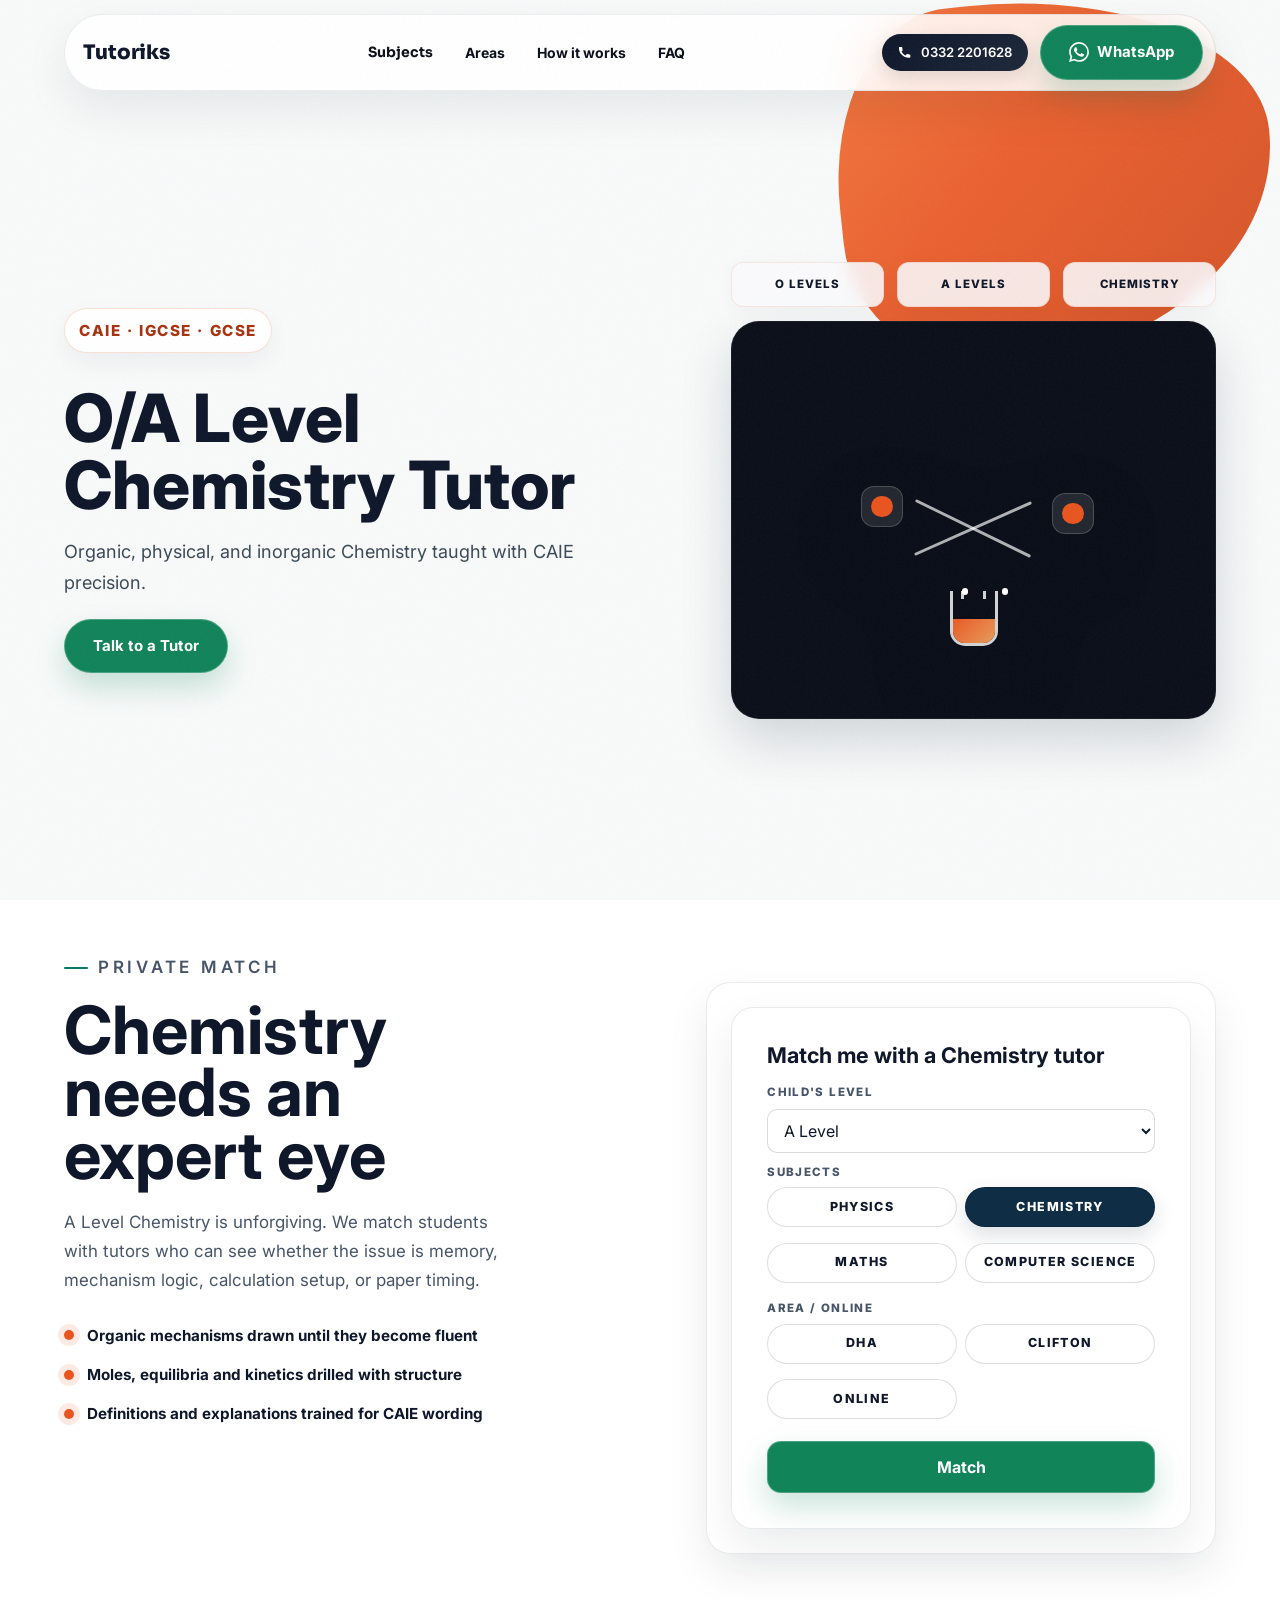
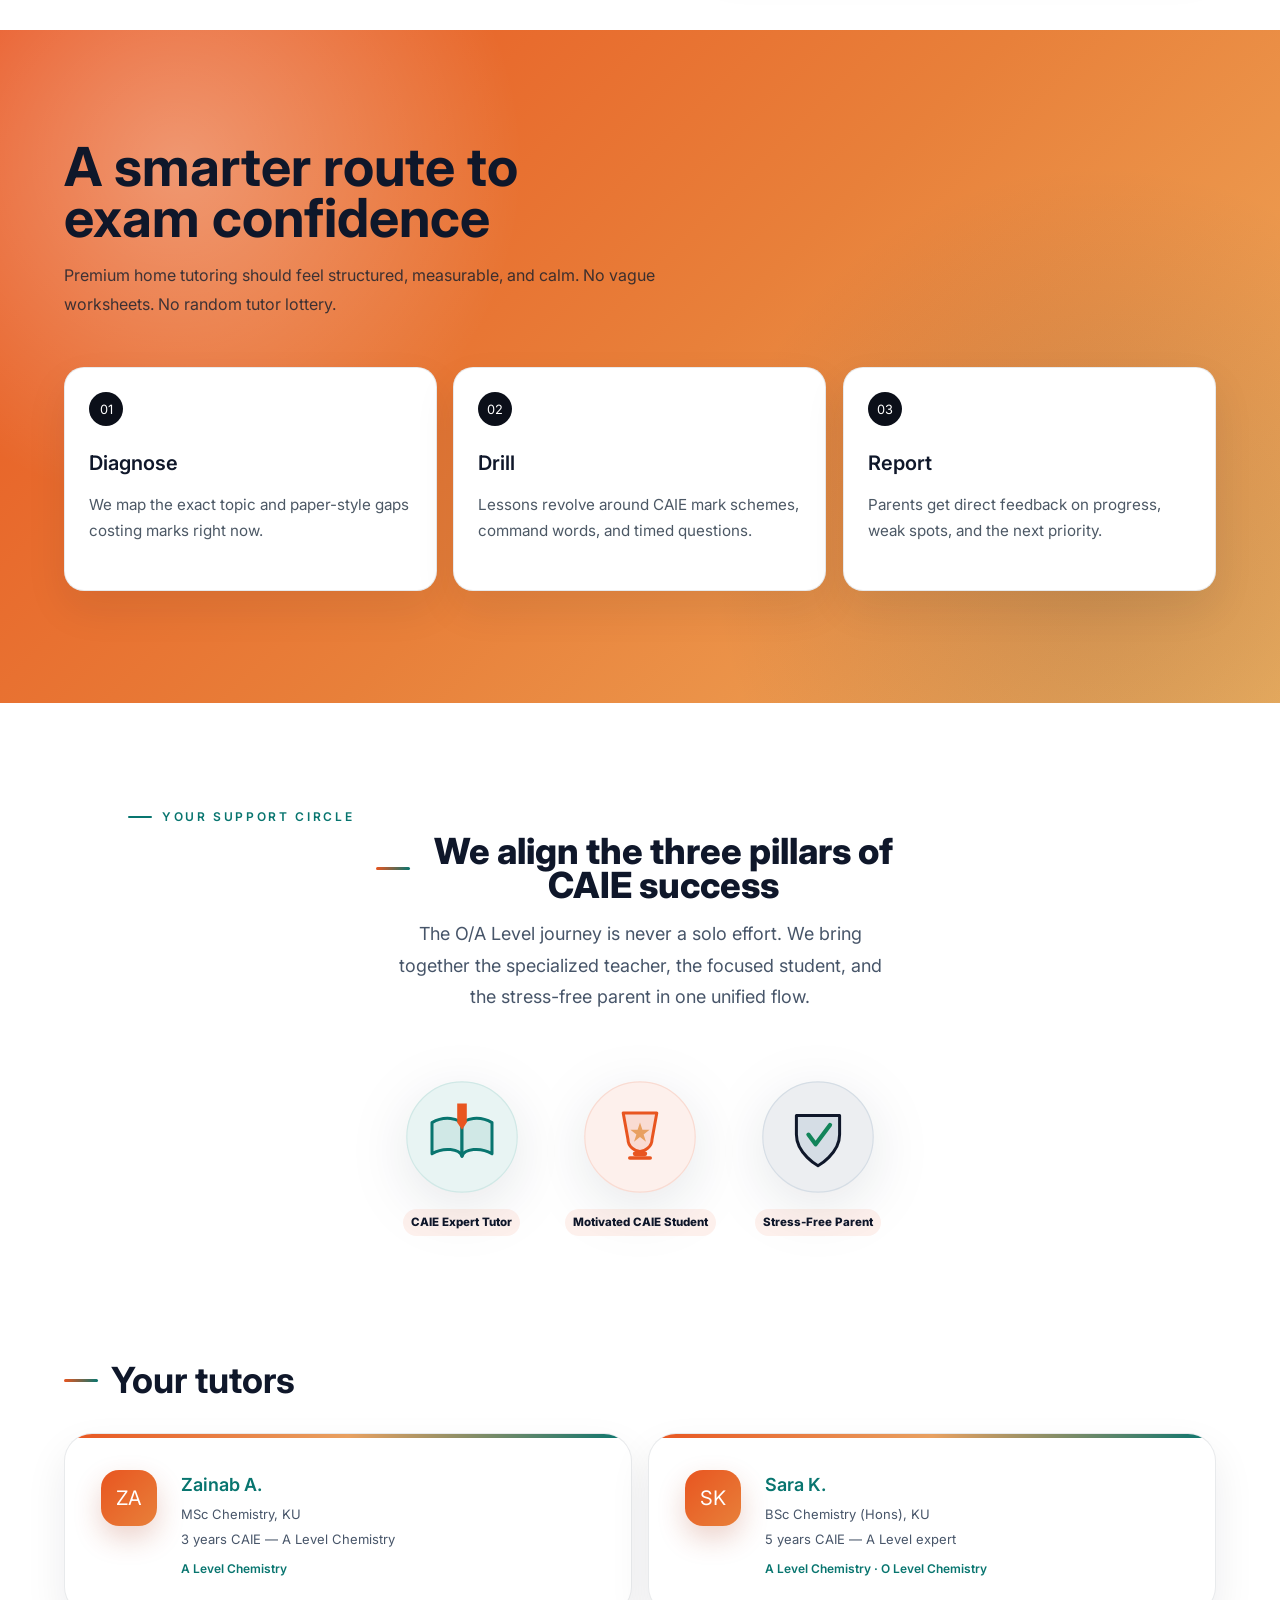
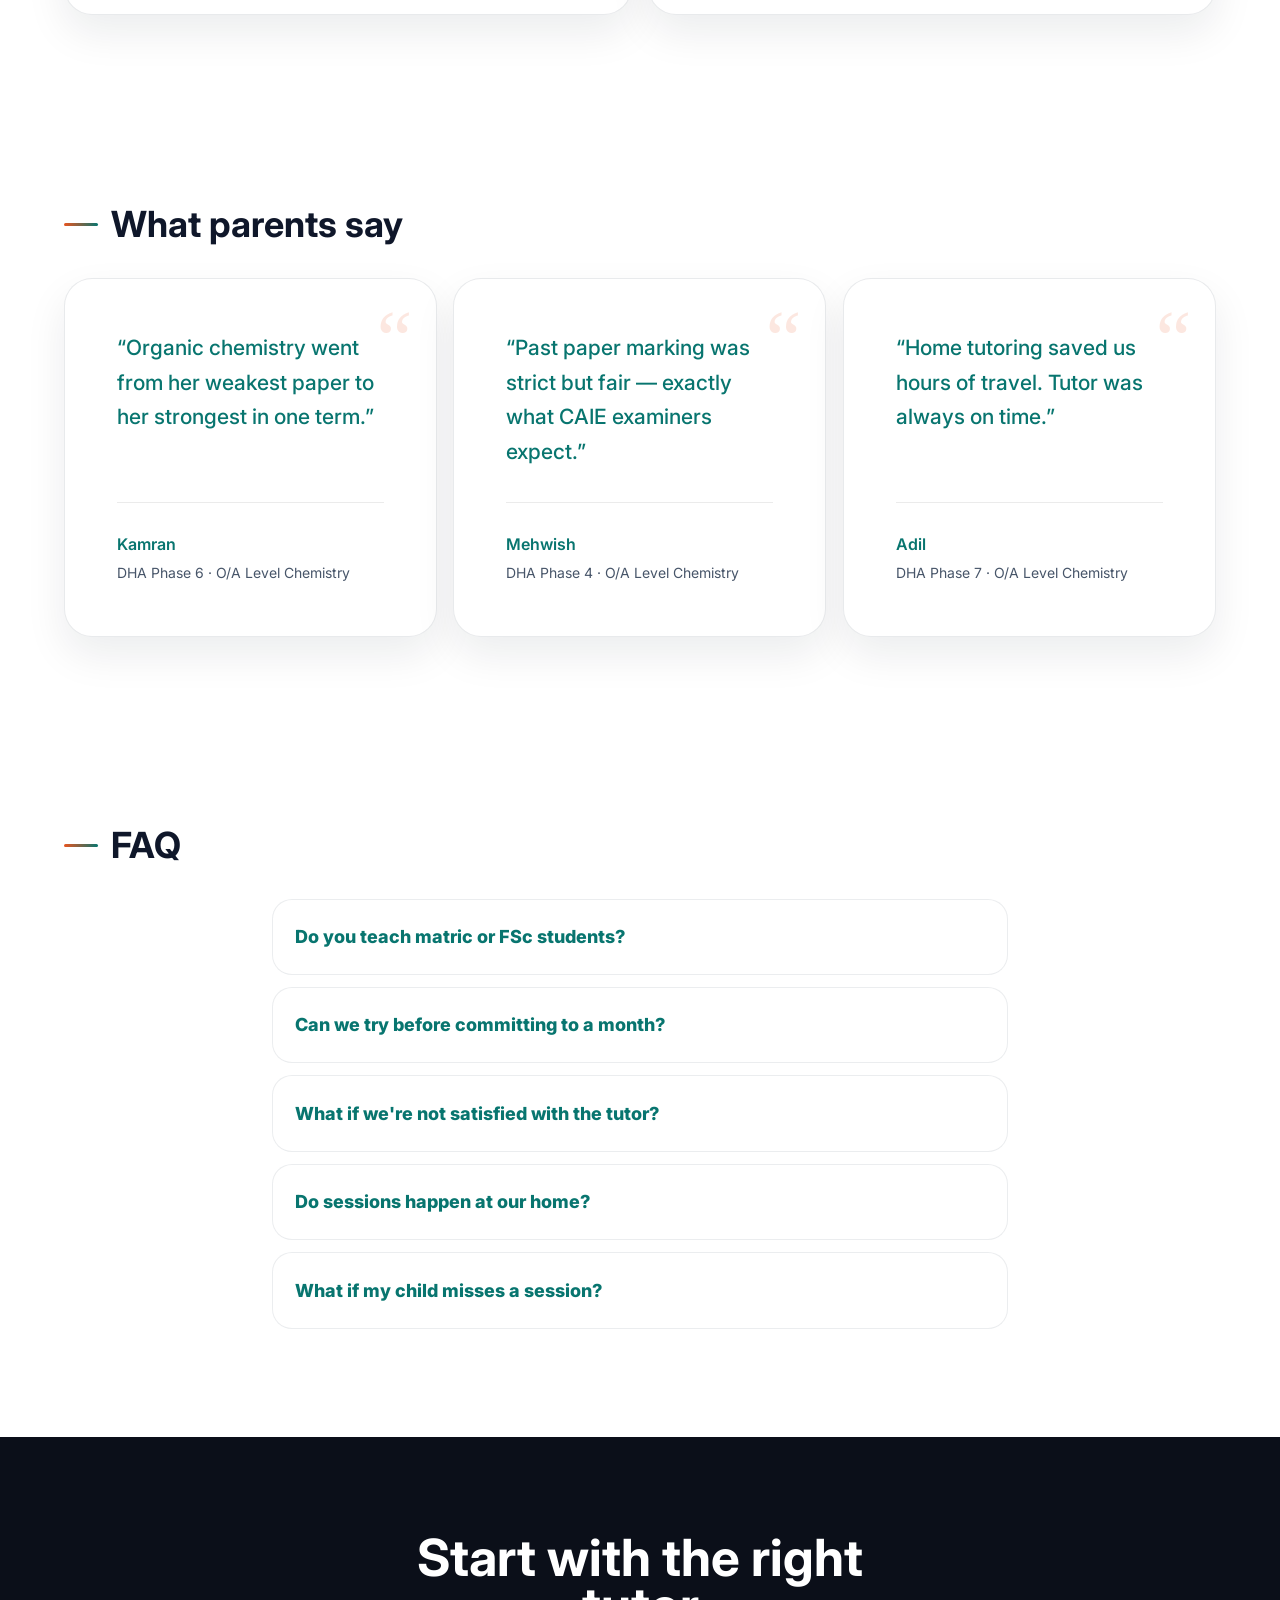
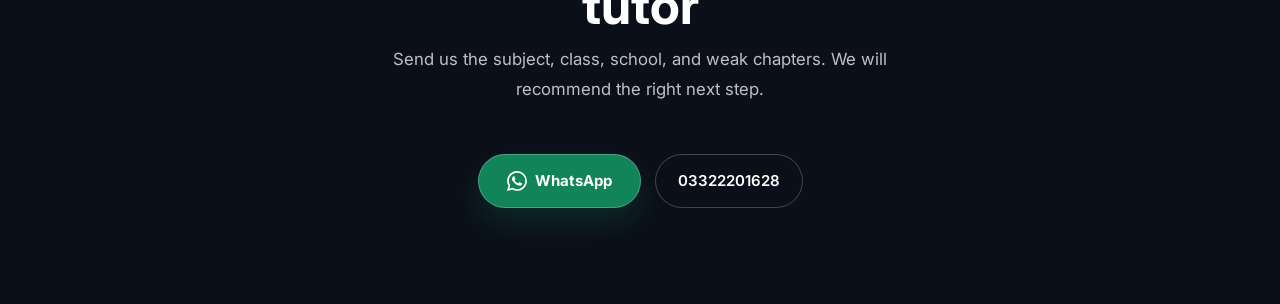
==== commit 31b8a7f4: "Add files via upload" ====
--- a/lp/chemistry/index.html
+++ b/lp/chemistry/index.html
@@ -28,43 +28,45 @@
     <a href="../../Main.html#how">How it works</a>
     <a href="../../Main.html#faq">FAQ</a>
   </div>
-  <a href="tel:+923322201628" class="nav-phone-pill">
-    <svg viewBox="0 0 24 24" xmlns="http://www.w3.org/2000/svg" aria-hidden="true"><path d="M6.615 10.193c1.513 3.142 4.05 5.676 7.195 7.192l2.428-2.43c.318-.318.786-.438 1.193-.283 1.31.527 2.724.813 4.194.813.653 0 1.182.53 1.182 1.183v3.864c0 .653-.53 1.183-1.183 1.183C10.22 22.333 1.667 13.78 1.667 3.148c0-.653.53-1.183 1.183-1.183h3.864c.653 0 1.183.53 1.183 1.183 0 1.47.286 2.884.813 4.194.155.407.035.875-.283 1.193l-2.812 2.398z"/></svg>
-    0332 2201628
-  </a>
-  <a href="#" class="btn btn-pill-white btn-wa-icon" data-wa><svg viewBox="0 0 24 24" xmlns="http://www.w3.org/2000/svg" width="18" height="18" fill="white" aria-hidden="true"><path d="M17.472 14.382c-.297-.149-1.758-.867-2.03-.967-.273-.099-.471-.148-.67.15-.197.297-.767.966-.94 1.164-.173.199-.347.223-.644.075-.297-.15-1.255-.463-2.39-1.475-.883-.788-1.48-1.761-1.653-2.059-.173-.297-.018-.458.13-.606.134-.133.298-.347.446-.52.149-.174.198-.298.298-.497.099-.198.05-.371-.025-.52-.075-.149-.669-1.612-.916-2.207-.242-.579-.487-.5-.669-.51-.173-.008-.371-.01-.57-.01-.198 0-.52.074-.792.372-.272.297-1.04 1.016-1.04 2.479 0 1.462 1.065 2.875 1.213 3.074.149.198 2.096 3.2 5.077 4.487.709.306 1.262.489 1.694.625.712.227 1.36.195 1.871.118.571-.085 1.758-.719 2.006-1.413.248-.694.248-1.289.173-1.413-.074-.124-.272-.198-.57-.347m-5.421 7.403h-.004a9.87 9.87 0 01-5.031-1.378l-.361-.214-3.741.982.998-3.648-.235-.374a9.86 9.86 0 01-1.51-5.26c.001-5.45 4.436-9.884 9.888-9.884 2.64 0 5.122 1.03 6.988 2.898a9.825 9.825 0 012.893 6.994c-.003 5.45-4.437 9.884-9.885 9.884m8.413-18.297A11.815 11.815 0 0012.05 0C5.495 0 .16 5.335.157 11.892c0 2.096.547 4.142 1.588 5.945L.057 24l6.305-1.654a11.882 11.882 0 005.683 1.448h.005c6.554 0 11.89-5.335 11.893-11.893a11.821 11.821 0 00-3.48-8.413Z"/></svg> WhatsApp</a>
-  <button type="button" class="nav-toggle" id="navToggle" aria-label="Open menu" aria-expanded="false">
-    <span class="nav-toggle-label">Menu</span>
-    <span class="nav-toggle-bars" aria-hidden="true"><span></span><span></span><span></span></span>
-  </button>
+  <div class="nav-right">
+    <a href="tel:+923322201628" class="nav-phone-pill">
+      <svg viewBox="0 0 24 24" xmlns="http://www.w3.org/2000/svg" aria-hidden="true"><path d="M6.615 10.193c1.513 3.142 4.05 5.676 7.195 7.192l2.428-2.43c.318-.318.786-.438 1.193-.283 1.31.527 2.724.813 4.194.813.653 0 1.182.53 1.182 1.183v3.864c0 .653-.53 1.183-1.183 1.183C10.22 22.333 1.667 13.78 1.667 3.148c0-.653.53-1.183 1.183-1.183h3.864c.653 0 1.183.53 1.183 1.183 0 1.47.286 2.884.813 4.194.155.407.035.875-.283 1.193l-2.812 2.398z"/></svg>
+      0332 2201628
+    </a>
+    <a href="#" class="btn btn-pill-white btn-wa-icon" data-wa><svg viewBox="0 0 24 24" xmlns="http://www.w3.org/2000/svg" width="18" height="18" fill="white" aria-hidden="true"><path d="M17.472 14.382c-.297-.149-1.758-.867-2.03-.967-.273-.099-.471-.148-.67.15-.197.297-.767.966-.94 1.164-.173.199-.347.223-.644.075-.297-.15-1.255-.463-2.39-1.475-.883-.788-1.48-1.761-1.653-2.059-.173-.297-.018-.458.13-.606.134-.133.298-.347.446-.52.149-.174.198-.298.298-.497.099-.198.05-.371-.025-.52-.075-.149-.669-1.612-.916-2.207-.242-.579-.487-.5-.669-.51-.173-.008-.371-.01-.57-.01-.198 0-.52.074-.792.372-.272.297-1.04 1.016-1.04 2.479 0 1.462 1.065 2.875 1.213 3.074.149.198 2.096 3.2 5.077 4.487.709.306 1.262.489 1.694.625.712.227 1.36.195 1.871.118.571-.085 1.758-.719 2.006-1.413.248-.694.248-1.289.173-1.413-.074-.124-.272-.198-.57-.347m-5.421 7.403h-.004a9.87 9.87 0 01-5.031-1.378l-.361-.214-3.741.982.998-3.648-.235-.374a9.86 9.86 0 01-1.51-5.26c.001-5.45 4.436-9.884 9.888-9.884 2.64 0 5.122 1.03 6.988 2.898a9.825 9.825 0 012.893 6.994c-.003 5.45-4.437 9.884-9.885 9.884m8.413-18.297A11.815 11.815 0 0012.05 0C5.495 0 .16 5.335.157 11.892c0 2.096.547 4.142 1.588 5.945L.057 24l6.305-1.654a11.882 11.882 0 005.683 1.448h.005c6.554 0 11.89-5.335 11.893-11.893a11.821 11.821 0 00-3.48-8.413Z"/></svg> WhatsApp</a>
+    <button type="button" class="nav-toggle" id="navToggle" aria-label="Open menu" aria-expanded="false">
+      <span class="nav-toggle-label">Menu</span>
+      <span class="nav-toggle-bars" aria-hidden="true"><span></span><span></span><span></span></span>
+    </button>
+  </div>
 </header>
 
 <section class="lp-hero">
-  <div class="lp-hero-art" aria-hidden="true">
+<div class="lp-hero-art" aria-hidden="true">
     <div class="lp-hero-metrics"><span>O Levels</span><span>A Levels</span><span>Chemistry</span></div>
     <div class="lp-hero-art-card">
-    <span class="lp-hero-studio lp-hero-studio--chemistry">
-      <span class="studio-board">
-        <span class="chem-card chem-card--one"></span>
-        <span class="chem-card chem-card--two"></span>
-        <span class="chem-bond-line chem-bond-line--one"></span>
-        <span class="chem-bond-line chem-bond-line--two"></span>
-        <span class="chem-flask-modern"><span></span></span>
-        <span class="chem-bubble-modern chem-bubble-modern--one"></span>
-        <span class="chem-bubble-modern chem-bubble-modern--two"></span>
-    </span>
-  </div>
-    </span>
+      <span class="lp-hero-studio lp-hero-studio--chemistry">
+        <span class="studio-board">
+          <span class="chem-card chem-card--one"></span>
+          <span class="chem-card chem-card--two"></span>
+          <span class="chem-bond-line chem-bond-line--one"></span>
+          <span class="chem-bond-line chem-bond-line--two"></span>
+          <span class="chem-flask-modern"><span></span></span>
+          <span class="chem-bubble-modern chem-bubble-modern--one"></span>
+          <span class="chem-bubble-modern chem-bubble-modern--two"></span>
+        </span>
+      </span>
+    </div>
   </div>
   <div class="lp-hero-copy">
-  <p class="lp-kicker"><span>CAIE</span><span>·</span><span>IGCSE</span><span>·</span><span>GCSE</span></p>
-  <h1>O/A Level Chemistry Tutor</h1>
-  <p class="lede">Organic, physical, and inorganic Chemistry taught with CAIE precision.</p>
-  <a href="#" class="btn btn-whatsapp" data-wa>Talk to a Tutor</a>
+  <p class="lp-kicker"><span>Cambridge Experts</span><span>·</span><span>Syllabus-Aligned</span></p>
+  <h1><span style="color: var(--teal);">Chemistry</span> clicks when it's taught right.</h1>
+  <p class="lede">Organic, physical, inorganic — explained the way Cambridge actually wants them answered.</p>
+  <a href="#" class="btn btn-wa-green btn-wa-icon" data-wa>Talk to a Tutor</a>
   <ul class="trust-bullets">
-    <li>IGCSE · GCSE · CAIE</li>
-    <li>Exam-led lessons</li>
-    <li>Parent updates</li>
+    <li>Examiner-report insights built in</li>
+    <li>Organic, Physical & Inorganic covered</li>
+    <li>Parent update after every session</li>
   </ul>
   </div>
 </section>
@@ -183,7 +185,7 @@
         <div class="char-wrapper char-parent">
           <svg class="char-svg char-svg--parent" viewBox="0 0 100 100" xmlns="http://www.w3.org/2000/svg">
   <circle cx="50" cy="50" r="46" fill="#ECEEF1" stroke="#D5DDE5" stroke-width="1"/>
-  <path d="M32 32 L68 32 L68 48 C68 64, 50 74, 50 74 C50 74, 32 64, 32 48 Z" fill="#D5DDE5" stroke="#081F33" stroke-width="2.5" stroke-linejoin="round"/>
+  <path d="M32 32 L68 32 L68 48 C68 64, 50 74, 50 74 C50 74, 32 64, 32 48 Z" fill="#D5DDE5" stroke="#0F172A" stroke-width="2.5" stroke-linejoin="round"/>
   <path d="M42 48 L48 56 L60 40" fill="none" stroke="#12845A" stroke-width="3.5" stroke-linecap="round" stroke-linejoin="round"/>
 </svg>
           <span class="char-label">Stress-Free Parent</span>
--- a/styles.css
+++ b/styles.css
@@ -1,24 +1,24 @@
 /* Tutoriks — premium minimalist 2026 palette */
 @import url('https://fonts.googleapis.com/css2?family=DM+Sans:wght@400;500;700&family=Outfit:wght@400;500;700&family=Poppins:wght@400;500;700;800;900&family=Space+Grotesk:wght@400;500;600;700&display=swap');
 :root {
-  --cream: #FAFAFA;
-  --cream-deep: #F3F4F6;
-  --cream-band: #E5E7EB;
+  --cream: #FFFFFF;
+  --cream-deep: #F8FAFC;
+  --cream-band: #E2E8F0;
   --surface: #FFFFFF;
-  --ink: #07182A;
-  --ink-muted: #52616D;
-  --ink-soft: #7E8A93;
+  --ink: #0F172A;
+  --ink-muted: #475569;
+  --ink-soft: #64748B;
   --teal: #08756F;
-  --teal-deep: #081F33;
+  --teal-deep: #0B0F19;
   --teal-light: #22A59A;
   --teal-soft: rgba(8, 117, 111, 0.1);
-  --sand: #F9FAFB;
-  --sand-deep: #F3F4F6;
+  --sand: #F8FAFC;
+  --sand-deep: #F1F5F9;
   --warm-accent: #E85520;
   --warm-accent-deep: #A83210;
-  --shadow-sm: 0 4px 20px rgba(7, 24, 42, 0.05);
-  --shadow-md: 0 16px 40px rgba(7, 24, 42, 0.08);
-  --shadow-lg: 0 32px 80px rgba(7, 24, 42, 0.12);
+  --shadow-sm: 0 4px 20px rgba(15, 23, 42, 0.03);
+  --shadow-md: 0 16px 40px rgba(15, 23, 42, 0.06);
+  --shadow-lg: 0 32px 80px rgba(15, 23, 42, 0.09);
   /* Legacy names — same variable names, new values */
   --blue: var(--teal);
   --blue-deep: var(--teal-deep);
@@ -37,7 +37,6 @@
   --wa-hover: #0B6B49;
   --wa-shadow: rgba(18, 132, 90, 0.24);
   --ink-on-white: var(--teal);
-  --ink-muted: #526174;
   --text: var(--ink);
   --text-muted: var(--ink-muted);
   --bg: var(--cream);
@@ -54,7 +53,7 @@
   --radius-pill: 999px;
   --radius-card: 16px;
   --radius-feature: clamp(20px, 3vw, 28px);
-  --hairline: rgba(8, 31, 51, 0.08);
+  --hairline: rgba(15, 23, 42, 0.08);
 }
 
 *, *::before, *::after { box-sizing: border-box; margin: 0; padding: 0; }
@@ -88,9 +87,9 @@
   pointer-events: none;
   z-index: 0;
   background:
-    radial-gradient(ellipse 58% 42% at 100% 8%, rgba(232, 85, 32, 0.05) 0%, transparent 58%),
+    radial-gradient(ellipse 58% 42% at 100% 8%, rgba(0, 180, 216, 0.05) 0%, transparent 58%),
     radial-gradient(ellipse 42% 32% at 0% 92%, rgba(8, 117, 111, 0.03) 0%, transparent 60%),
-    linear-gradient(180deg, #FFFFFF 0%, #FAFAFA 100%);
+    linear-gradient(180deg, #FFFFFF 0%, #F8FAFC 100%);
 }
 
 body::after {
@@ -278,28 +277,29 @@
 .nav-phone-pill {
   display: inline-flex;
   align-items: center;
-  gap: 8px;
-  padding: 10px 20px;
+  gap: 6px;
+  padding: 8px 16px;
   border-radius: 999px;
-  background: linear-gradient(135deg, #081F33 0%, #0F2D44 100%);
-  color: #fff;
-  font-family: var(--font-body);
-  font-size: 0.92rem;
-  font-weight: 700;
+  background: linear-gradient(135deg, #0F172A 0%, #1E293B 100%);
+  color: #ffffff !important;
+  font-family: 'Inter', sans-serif !important;
+  font-size: 0.82rem !important;
+  font-weight: 600 !important;
   text-decoration: none;
-  box-shadow: 0 6px 18px rgba(8, 31, 51, 0.22);
+  box-shadow: 0 6px 18px rgba(15, 23, 42, 0.12);
   transition: all 0.2s ease;
   white-space: nowrap;
+  min-height: 36px;
 }
 .nav-phone-pill:hover {
-  background: linear-gradient(135deg, #0F2D44 0%, #081F33 100%);
-  box-shadow: 0 8px 24px rgba(8, 31, 51, 0.30);
+  background: linear-gradient(135deg, #1E293B 0%, #0F172A 100%);
+  box-shadow: 0 8px 24px rgba(15, 23, 42, 0.22);
   transform: translateY(-1px);
 }
 .nav-phone-pill svg {
-  width: 16px;
-  height: 16px;
-  fill: #fff;
+  width: 13px;
+  height: 13px;
+  fill: #ffffff !important;
   flex-shrink: 0;
 }
 .nav-links {
@@ -338,7 +338,7 @@
     min-height: 58px;
     padding: 6px 12px 6px 16px;
     flex-wrap: nowrap;
-    overflow: hidden;
+    overflow: visible;
   }
 
   .nav-links,
@@ -387,7 +387,7 @@
     flex-direction: column;
     background: rgba(250, 252, 255, 0.96);
     padding: 12px;
-    border: 1px solid rgba(232, 85, 32, 0.16);
+    border: 1px solid rgba(15, 23, 42, 0.08);
     border-radius: 20px;
     box-shadow: 0 16px 44px rgba(7, 24, 42, 0.15);
     backdrop-filter: blur(20px);
@@ -396,10 +396,6 @@
 
   .site-header nav {
     position: relative;
-  }
-
-  .site-footer [data-phone] {
-    display: none;
   }
 }
 
@@ -928,7 +924,7 @@
 }
 
 .scene-board {
-  fill: rgba(8, 31, 51, 0.94);
+  fill: var(--teal-deep);
   stroke: rgba(245, 247, 250, 0.18);
   stroke-width: 2;
 }
@@ -1195,21 +1191,18 @@
   position: relative;
   min-height: clamp(30rem, 42vw, 34rem);
   padding: clamp(1.2rem, 2.8vw, 1.65rem);
-  border: 1px solid rgba(232, 85, 32, 0.14);
+  border: 1px solid rgba(232, 85, 32, 0.22);
   border-radius: clamp(24px, 4vw, 34px);
   background:
-    radial-gradient(circle at 82% 18%, rgba(232, 150, 80, 0.22), transparent 30%),
-    linear-gradient(rgba(8, 31, 51, 0.03) 1px, transparent 1px),
-    linear-gradient(90deg, rgba(8, 31, 51, 0.03) 1px, transparent 1px),
-    rgba(250, 250, 252, 0.78);
-  background-size: auto, 34px 34px, 34px 34px, auto;
+    radial-gradient(circle at 82% 18%, rgba(232, 100, 40, 0.18), transparent 38%),
+    radial-gradient(circle at 15% 80%, rgba(8, 117, 111, 0.12), transparent 40%),
+    linear-gradient(160deg, #0F172A 0%, #0B0F19 100%);
+  background-size: auto, auto, auto;
   box-shadow:
-    0 28px 76px rgba(7, 24, 42, 0.11),
-    inset 0 1px 0 rgba(255, 255, 255, 0.7);
+    0 28px 76px rgba(0, 0, 0, 0.38),
+    inset 0 1px 0 rgba(255, 255, 255, 0.06);
   overflow: hidden;
   isolation: isolate;
-  backdrop-filter: blur(18px);
-  -webkit-backdrop-filter: blur(18px);
 }
 
 .match-filter::after {
@@ -1244,7 +1237,7 @@
 
 .filter-ring {
   fill: none;
-  stroke: rgba(8, 31, 51, 0.2);
+  stroke: rgba(255, 255, 255, 0.16);
   stroke-width: 4;
   stroke-dasharray: 18 12;
   transform-origin: 105px 105px;
@@ -1272,12 +1265,13 @@
 .filter-label {
   max-width: 14rem;
   margin: 0 0 clamp(1.2rem, 3vw, 1.6rem);
-  color: var(--warm-accent-deep);
+  color: #F8FAFC;
   font-size: 0.74rem;
   font-weight: 900;
   letter-spacing: 0.12em;
   line-height: 1.45;
   text-transform: uppercase;
+  text-shadow: 0 1px 8px rgba(0,0,0,0.35);
 }
 
 .filter-stack {
@@ -1292,10 +1286,10 @@
   gap: 0.9rem;
   align-items: start;
   padding: 1rem;
-  border: 1px solid rgba(8, 31, 51, 0.08);
+  border: 1px solid rgba(255, 255, 255, 0.08);
   border-radius: 20px;
-  background: rgba(255, 255, 255, 0.72);
-  box-shadow: 0 10px 26px rgba(7, 24, 42, 0.07);
+  background: rgba(255, 255, 255, 0.06);
+  box-shadow: 0 10px 30px rgba(0, 0, 0, 0.16);
   transform: translateX(0);
   transition: transform 0.3s ease, border-color 0.3s ease, box-shadow 0.3s ease, background 0.3s ease;
   backdrop-filter: blur(14px);
@@ -1304,9 +1298,10 @@
 
 .filter-card:hover {
   transform: translateX(-6px);
-  background: rgba(255, 255, 255, 0.88);
-  border-color: rgba(232, 85, 32, 0.3);
-  box-shadow: 0 18px 38px rgba(7, 24, 42, 0.1);
+  background: rgba(255, 255, 255, 0.11);
+  border-color: rgba(232, 85, 32, 0.55);
+  border-left: 3px solid var(--warm-accent);
+  box-shadow: 0 18px 38px rgba(0, 0, 0, 0.28), -4px 0 0 rgba(232, 85, 32, 0.4);
 }
 
 .filter-x {
@@ -1341,14 +1336,14 @@
 
 .filter-card h3 {
   margin: 0 0 0.22rem;
-  color: var(--ink);
+  color: #FFFFFF;
   font-size: clamp(1rem, 1.7vw, 1.12rem);
   font-weight: 850;
 }
 
 .filter-card p {
   margin: 0;
-  color: var(--ink-muted);
+  color: #CBD5E1;
   font-size: 0.9rem;
   line-height: 1.58;
 }
@@ -1356,28 +1351,46 @@
 .filter-result {
   display: grid;
   gap: 0.5rem;
-  margin-top: 1.5rem;
-  padding: 1.35rem 1.5rem;
+  margin-top: 1.75rem;
+  padding: 1.45rem 1.6rem;
   border-radius: 20px;
+  border: 1.5px solid rgba(34, 197, 120, 0.35);
   background:
-    radial-gradient(circle at 74% 22%, rgba(8, 117, 111, 0.22), transparent 55%),
-    radial-gradient(circle at 30% 30%, rgba(255, 255, 255, 0.04), transparent 50%),
-    linear-gradient(145deg, #06121E, #0A1E2E);
+    radial-gradient(circle at 80% 20%, rgba(34, 197, 120, 0.22), transparent 50%),
+    radial-gradient(circle at 10% 80%, rgba(8, 180, 120, 0.18), transparent 50%),
+    linear-gradient(145deg, #064E38 0%, #073D2C 60%, #052E20 100%);
   color: var(--white);
-  box-shadow: 0 20px 46px rgba(7, 24, 42, 0.18);
+  box-shadow:
+    0 24px 56px rgba(6, 78, 56, 0.45),
+    0 0 0 1px rgba(34, 197, 120, 0.15) inset,
+    0 1px 0 rgba(255, 255, 255, 0.12) inset;
+  position: relative;
+  overflow: hidden;
+}
+
+.filter-result::before {
+  content: '';
+  position: absolute;
+  top: 0;
+  left: 0;
+  right: 0;
+  height: 2px;
+  background: linear-gradient(90deg, transparent, rgba(34, 220, 130, 0.7), transparent);
+  border-radius: 20px 20px 0 0;
 }
 
 .filter-result span {
-  color: #E8A060;
+  color: #6EE7B7;
   font-size: 0.72rem;
   font-weight: 900;
-  letter-spacing: 0.12em;
+  letter-spacing: 0.14em;
   text-transform: uppercase;
 }
 
 .filter-result strong {
-  font-size: clamp(0.98rem, 1.8vw, 1.12rem);
+  font-size: clamp(0.98rem, 1.8vw, 1.15rem);
   line-height: 1.45;
+  color: #ECFDF5;
 }
 
 .match-filter:is(:hover, :active) .filter-ring--one {
@@ -1795,7 +1808,7 @@
   border-radius: 20px;
   background:
     radial-gradient(circle at 74% 22%, rgba(232, 85, 32, 0.2), transparent 45%),
-    linear-gradient(145deg, #071626, #0c2338);
+    linear-gradient(145deg, #0F172A, #0B0F19);
   box-shadow:
     inset 0 1px 0 rgba(255, 255, 255, 0.08),
     0 12px 32px rgba(7, 24, 42, 0.28);
@@ -2596,12 +2609,12 @@
   border: none;
   border-radius: clamp(24px, 4vw, 34px);
   background:
-    radial-gradient(circle at 30% 30%, rgba(8, 117, 111, 0.18), transparent 45%),
-    radial-gradient(circle at 80% 80%, rgba(232, 85, 32, 0.12), transparent 40%),
-    var(--ink);
+    radial-gradient(circle at 30% 30%, rgba(8, 117, 111, 0.15), transparent 45%),
+    radial-gradient(circle at 80% 80%, rgba(232, 85, 32, 0.14), transparent 40%),
+    linear-gradient(160deg, #0F172A 0%, #0B0F19 100%);
   box-shadow:
-    0 32px 80px rgba(7, 24, 42, 0.18),
-    inset 0 1px 0 rgba(255, 255, 255, 0.08);
+    0 32px 80px rgba(0, 0, 0, 0.38),
+    inset 0 1px 0 rgba(255, 255, 255, 0.06);
   overflow: hidden;
   position: relative;
 }
@@ -3283,7 +3296,7 @@
   align-items: center;
   justify-content: space-between;
   padding: 1.25rem 1.75rem;
-  background: #081F33;
+  background: var(--teal-deep);
   border-bottom: 1px dashed rgba(255,255,255,0.14);
 }
 
@@ -3293,7 +3306,7 @@
   font-weight: 800;
   letter-spacing: 0.18em;
   text-transform: uppercase;
-  color: rgba(255,255,255,0.60);
+  color: #FFFFFF !important;
 }
 
 .receipt-dot {
@@ -3334,14 +3347,16 @@
   font-family: var(--font-display);
   font-size: clamp(1rem, 2vw, 1.2rem);
   font-weight: 600;
-  color: #081F33;
+  color: var(--ink);
   line-height: 1.55;
   transition: opacity 0.25s ease;
 }
 
 #matcherSummary strong {
-  color: var(--wa);
+  color: var(--teal);
   font-weight: 800;
+  border-bottom: 1.5px dashed rgba(8, 117, 111, 0.35);
+  padding-bottom: 1px;
 }
 
 /* Dashed separator */
@@ -4118,7 +4133,6 @@
 
   /* ── FOOTER ─────────────────────────────────── */
   .footer-grid { grid-template-columns: 1fr; gap: 1.75rem; }
-  .site-footer [data-phone] { display: none; }
 
   /* ── DISABLE HOVER TRANSFORMS ON TOUCH ──────── */
   .card:hover,
@@ -4214,7 +4228,7 @@
 
 .filter-node {
   fill: #fff;
-  stroke: rgba(232, 85, 32, 0.28);
+  stroke: rgba(232, 85, 32, 0.65);
   stroke-width: 2.2;
   filter: drop-shadow(0 6px 12px rgba(7, 24, 42, 0.12));
   transition: stroke 0.3s ease, fill 0.3s ease, filter 0.3s ease;
@@ -4254,7 +4268,7 @@
 /* Connecting paths flow animation */
 .filter-connect {
   fill: none;
-  stroke: rgba(232, 85, 32, 0.3);
+  stroke: rgba(232, 85, 32, 0.65);
   stroke-width: 2.5;
   stroke-linecap: round;
   stroke-linejoin: round;
@@ -4426,18 +4440,6 @@
   background: #F8FAFA;
 }
 
-.hero::before,
-.lp-hero::before {
-  right: max(-3rem, -4vw);
-  top: 7.25rem;
-  width: clamp(8rem, 18vw, 16rem);
-  height: clamp(8rem, 18vw, 16rem);
-  border-radius: 999px;
-  background: var(--warm-accent);
-  opacity: 0.12;
-  transform: none;
-}
-
 .hero::after {
   opacity: 0.42;
   background-image:
@@ -4459,8 +4461,6 @@
   box-shadow: 0 18px 46px rgba(7, 24, 42, 0.08);
 }
 
-.nav-phone-pill,
-.lp-header .nav-phone-pill,
 .btn-pill-white,
 .btn-whatsapp,
 .btn-wa-green,
@@ -4474,8 +4474,6 @@
   box-shadow: 0 14px 30px rgba(18, 132, 90, 0.22);
 }
 
-.nav-phone-pill:hover,
-.lp-header .nav-phone-pill:hover,
 .btn-pill-white:hover,
 .btn-whatsapp:hover,
 .btn-wa-green:hover,
@@ -4517,10 +4515,17 @@
 }
 
 .lp-hero-art-card,
-.subject-studio .studio-board,
-.match-filter {
+.subject-studio .studio-board {
   background: var(--teal-deep);
   box-shadow: 0 22px 52px rgba(7, 24, 42, 0.16);
+}
+
+.match-filter {
+  background:
+    radial-gradient(circle at 82% 18%, rgba(232, 100, 40, 0.18), transparent 38%),
+    radial-gradient(circle at 15% 80%, rgba(8, 117, 111, 0.12), transparent 40%),
+    linear-gradient(160deg, #0F172A 0%, #0B0F19 100%);
+  box-shadow: 0 28px 76px rgba(0, 0, 0, 0.38), inset 0 1px 0 rgba(255,255,255,0.06);
 }
 
 .subject-card {
--- a/styles.css
+++ b/styles.css
@@ -1,24 +1,24 @@
 /* Tutoriks — premium minimalist 2026 palette */
 @import url('https://fonts.googleapis.com/css2?family=DM+Sans:wght@400;500;700&family=Outfit:wght@400;500;700&family=Poppins:wght@400;500;700;800;900&family=Space+Grotesk:wght@400;500;600;700&display=swap');
 :root {
-  --cream: #FAFAFA;
-  --cream-deep: #F3F4F6;
-  --cream-band: #E5E7EB;
+  --cream: #FFFFFF;
+  --cream-deep: #F8FAFC;
+  --cream-band: #E2E8F0;
   --surface: #FFFFFF;
-  --ink: #07182A;
-  --ink-muted: #52616D;
-  --ink-soft: #7E8A93;
+  --ink: #0F172A;
+  --ink-muted: #475569;
+  --ink-soft: #64748B;
   --teal: #08756F;
-  --teal-deep: #081F33;
+  --teal-deep: #0B0F19;
   --teal-light: #22A59A;
   --teal-soft: rgba(8, 117, 111, 0.1);
-  --sand: #F9FAFB;
-  --sand-deep: #F3F4F6;
+  --sand: #F8FAFC;
+  --sand-deep: #F1F5F9;
   --warm-accent: #E85520;
   --warm-accent-deep: #A83210;
-  --shadow-sm: 0 4px 20px rgba(7, 24, 42, 0.05);
-  --shadow-md: 0 16px 40px rgba(7, 24, 42, 0.08);
-  --shadow-lg: 0 32px 80px rgba(7, 24, 42, 0.12);
+  --shadow-sm: 0 4px 20px rgba(15, 23, 42, 0.03);
+  --shadow-md: 0 16px 40px rgba(15, 23, 42, 0.06);
+  --shadow-lg: 0 32px 80px rgba(15, 23, 42, 0.09);
   /* Legacy names — same variable names, new values */
   --blue: var(--teal);
   --blue-deep: var(--teal-deep);
@@ -37,7 +37,6 @@
   --wa-hover: #0B6B49;
   --wa-shadow: rgba(18, 132, 90, 0.24);
   --ink-on-white: var(--teal);
-  --ink-muted: #526174;
   --text: var(--ink);
   --text-muted: var(--ink-muted);
   --bg: var(--cream);
@@ -54,7 +53,7 @@
   --radius-pill: 999px;
   --radius-card: 16px;
   --radius-feature: clamp(20px, 3vw, 28px);
-  --hairline: rgba(8, 31, 51, 0.08);
+  --hairline: rgba(15, 23, 42, 0.08);
 }
 
 *, *::before, *::after { box-sizing: border-box; margin: 0; padding: 0; }
@@ -88,9 +87,9 @@
   pointer-events: none;
   z-index: 0;
   background:
-    radial-gradient(ellipse 58% 42% at 100% 8%, rgba(232, 85, 32, 0.05) 0%, transparent 58%),
+    radial-gradient(ellipse 58% 42% at 100% 8%, rgba(0, 180, 216, 0.05) 0%, transparent 58%),
     radial-gradient(ellipse 42% 32% at 0% 92%, rgba(8, 117, 111, 0.03) 0%, transparent 60%),
-    linear-gradient(180deg, #FFFFFF 0%, #FAFAFA 100%);
+    linear-gradient(180deg, #FFFFFF 0%, #F8FAFC 100%);
 }
 
 body::after {
@@ -278,28 +277,29 @@
 .nav-phone-pill {
   display: inline-flex;
   align-items: center;
-  gap: 8px;
-  padding: 10px 20px;
+  gap: 6px;
+  padding: 8px 16px;
   border-radius: 999px;
-  background: linear-gradient(135deg, #081F33 0%, #0F2D44 100%);
-  color: #fff;
-  font-family: var(--font-body);
-  font-size: 0.92rem;
-  font-weight: 700;
+  background: linear-gradient(135deg, #0F172A 0%, #1E293B 100%);
+  color: #ffffff !important;
+  font-family: 'Inter', sans-serif !important;
+  font-size: 0.82rem !important;
+  font-weight: 600 !important;
   text-decoration: none;
-  box-shadow: 0 6px 18px rgba(8, 31, 51, 0.22);
+  box-shadow: 0 6px 18px rgba(15, 23, 42, 0.12);
   transition: all 0.2s ease;
   white-space: nowrap;
+  min-height: 36px;
 }
 .nav-phone-pill:hover {
-  background: linear-gradient(135deg, #0F2D44 0%, #081F33 100%);
-  box-shadow: 0 8px 24px rgba(8, 31, 51, 0.30);
+  background: linear-gradient(135deg, #1E293B 0%, #0F172A 100%);
+  box-shadow: 0 8px 24px rgba(15, 23, 42, 0.22);
   transform: translateY(-1px);
 }
 .nav-phone-pill svg {
-  width: 16px;
-  height: 16px;
-  fill: #fff;
+  width: 13px;
+  height: 13px;
+  fill: #ffffff !important;
   flex-shrink: 0;
 }
 .nav-links {
@@ -338,7 +338,7 @@
     min-height: 58px;
     padding: 6px 12px 6px 16px;
     flex-wrap: nowrap;
-    overflow: hidden;
+    overflow: visible;
   }
 
   .nav-links,
@@ -387,7 +387,7 @@
     flex-direction: column;
     background: rgba(250, 252, 255, 0.96);
     padding: 12px;
-    border: 1px solid rgba(232, 85, 32, 0.16);
+    border: 1px solid rgba(15, 23, 42, 0.08);
     border-radius: 20px;
     box-shadow: 0 16px 44px rgba(7, 24, 42, 0.15);
     backdrop-filter: blur(20px);
@@ -396,10 +396,6 @@
 
   .site-header nav {
     position: relative;
-  }
-
-  .site-footer [data-phone] {
-    display: none;
   }
 }
 
@@ -928,7 +924,7 @@
 }
 
 .scene-board {
-  fill: rgba(8, 31, 51, 0.94);
+  fill: var(--teal-deep);
   stroke: rgba(245, 247, 250, 0.18);
   stroke-width: 2;
 }
@@ -1195,21 +1191,18 @@
   position: relative;
   min-height: clamp(30rem, 42vw, 34rem);
   padding: clamp(1.2rem, 2.8vw, 1.65rem);
-  border: 1px solid rgba(232, 85, 32, 0.14);
+  border: 1px solid rgba(232, 85, 32, 0.22);
   border-radius: clamp(24px, 4vw, 34px);
   background:
-    radial-gradient(circle at 82% 18%, rgba(232, 150, 80, 0.22), transparent 30%),
-    linear-gradient(rgba(8, 31, 51, 0.03) 1px, transparent 1px),
-    linear-gradient(90deg, rgba(8, 31, 51, 0.03) 1px, transparent 1px),
-    rgba(250, 250, 252, 0.78);
-  background-size: auto, 34px 34px, 34px 34px, auto;
+    radial-gradient(circle at 82% 18%, rgba(232, 100, 40, 0.18), transparent 38%),
+    radial-gradient(circle at 15% 80%, rgba(8, 117, 111, 0.12), transparent 40%),
+    linear-gradient(160deg, #0F172A 0%, #0B0F19 100%);
+  background-size: auto, auto, auto;
   box-shadow:
-    0 28px 76px rgba(7, 24, 42, 0.11),
-    inset 0 1px 0 rgba(255, 255, 255, 0.7);
+    0 28px 76px rgba(0, 0, 0, 0.38),
+    inset 0 1px 0 rgba(255, 255, 255, 0.06);
   overflow: hidden;
   isolation: isolate;
-  backdrop-filter: blur(18px);
-  -webkit-backdrop-filter: blur(18px);
 }
 
 .match-filter::after {
@@ -1244,7 +1237,7 @@
 
 .filter-ring {
   fill: none;
-  stroke: rgba(8, 31, 51, 0.2);
+  stroke: rgba(255, 255, 255, 0.16);
   stroke-width: 4;
   stroke-dasharray: 18 12;
   transform-origin: 105px 105px;
@@ -1272,12 +1265,13 @@
 .filter-label {
   max-width: 14rem;
   margin: 0 0 clamp(1.2rem, 3vw, 1.6rem);
-  color: var(--warm-accent-deep);
+  color: #F8FAFC;
   font-size: 0.74rem;
   font-weight: 900;
   letter-spacing: 0.12em;
   line-height: 1.45;
   text-transform: uppercase;
+  text-shadow: 0 1px 8px rgba(0,0,0,0.35);
 }
 
 .filter-stack {
@@ -1292,10 +1286,10 @@
   gap: 0.9rem;
   align-items: start;
   padding: 1rem;
-  border: 1px solid rgba(8, 31, 51, 0.08);
+  border: 1px solid rgba(255, 255, 255, 0.08);
   border-radius: 20px;
-  background: rgba(255, 255, 255, 0.72);
-  box-shadow: 0 10px 26px rgba(7, 24, 42, 0.07);
+  background: rgba(255, 255, 255, 0.06);
+  box-shadow: 0 10px 30px rgba(0, 0, 0, 0.16);
   transform: translateX(0);
   transition: transform 0.3s ease, border-color 0.3s ease, box-shadow 0.3s ease, background 0.3s ease;
   backdrop-filter: blur(14px);
@@ -1304,9 +1298,10 @@
 
 .filter-card:hover {
   transform: translateX(-6px);
-  background: rgba(255, 255, 255, 0.88);
-  border-color: rgba(232, 85, 32, 0.3);
-  box-shadow: 0 18px 38px rgba(7, 24, 42, 0.1);
+  background: rgba(255, 255, 255, 0.11);
+  border-color: rgba(232, 85, 32, 0.55);
+  border-left: 3px solid var(--warm-accent);
+  box-shadow: 0 18px 38px rgba(0, 0, 0, 0.28), -4px 0 0 rgba(232, 85, 32, 0.4);
 }
 
 .filter-x {
@@ -1341,14 +1336,14 @@
 
 .filter-card h3 {
   margin: 0 0 0.22rem;
-  color: var(--ink);
+  color: #FFFFFF;
   font-size: clamp(1rem, 1.7vw, 1.12rem);
   font-weight: 850;
 }
 
 .filter-card p {
   margin: 0;
-  color: var(--ink-muted);
+  color: #CBD5E1;
   font-size: 0.9rem;
   line-height: 1.58;
 }
@@ -1356,28 +1351,46 @@
 .filter-result {
   display: grid;
   gap: 0.5rem;
-  margin-top: 1.5rem;
-  padding: 1.35rem 1.5rem;
+  margin-top: 1.75rem;
+  padding: 1.45rem 1.6rem;
   border-radius: 20px;
+  border: 1.5px solid rgba(34, 197, 120, 0.35);
   background:
-    radial-gradient(circle at 74% 22%, rgba(8, 117, 111, 0.22), transparent 55%),
-    radial-gradient(circle at 30% 30%, rgba(255, 255, 255, 0.04), transparent 50%),
-    linear-gradient(145deg, #06121E, #0A1E2E);
+    radial-gradient(circle at 80% 20%, rgba(34, 197, 120, 0.22), transparent 50%),
+    radial-gradient(circle at 10% 80%, rgba(8, 180, 120, 0.18), transparent 50%),
+    linear-gradient(145deg, #064E38 0%, #073D2C 60%, #052E20 100%);
   color: var(--white);
-  box-shadow: 0 20px 46px rgba(7, 24, 42, 0.18);
+  box-shadow:
+    0 24px 56px rgba(6, 78, 56, 0.45),
+    0 0 0 1px rgba(34, 197, 120, 0.15) inset,
+    0 1px 0 rgba(255, 255, 255, 0.12) inset;
+  position: relative;
+  overflow: hidden;
+}
+
+.filter-result::before {
+  content: '';
+  position: absolute;
+  top: 0;
+  left: 0;
+  right: 0;
+  height: 2px;
+  background: linear-gradient(90deg, transparent, rgba(34, 220, 130, 0.7), transparent);
+  border-radius: 20px 20px 0 0;
 }
 
 .filter-result span {
-  color: #E8A060;
+  color: #6EE7B7;
   font-size: 0.72rem;
   font-weight: 900;
-  letter-spacing: 0.12em;
+  letter-spacing: 0.14em;
   text-transform: uppercase;
 }
 
 .filter-result strong {
-  font-size: clamp(0.98rem, 1.8vw, 1.12rem);
+  font-size: clamp(0.98rem, 1.8vw, 1.15rem);
   line-height: 1.45;
+  color: #ECFDF5;
 }
 
 .match-filter:is(:hover, :active) .filter-ring--one {
@@ -1795,7 +1808,7 @@
   border-radius: 20px;
   background:
     radial-gradient(circle at 74% 22%, rgba(232, 85, 32, 0.2), transparent 45%),
-    linear-gradient(145deg, #071626, #0c2338);
+    linear-gradient(145deg, #0F172A, #0B0F19);
   box-shadow:
     inset 0 1px 0 rgba(255, 255, 255, 0.08),
     0 12px 32px rgba(7, 24, 42, 0.28);
@@ -2596,12 +2609,12 @@
   border: none;
   border-radius: clamp(24px, 4vw, 34px);
   background:
-    radial-gradient(circle at 30% 30%, rgba(8, 117, 111, 0.18), transparent 45%),
-    radial-gradient(circle at 80% 80%, rgba(232, 85, 32, 0.12), transparent 40%),
-    var(--ink);
+    radial-gradient(circle at 30% 30%, rgba(8, 117, 111, 0.15), transparent 45%),
+    radial-gradient(circle at 80% 80%, rgba(232, 85, 32, 0.14), transparent 40%),
+    linear-gradient(160deg, #0F172A 0%, #0B0F19 100%);
   box-shadow:
-    0 32px 80px rgba(7, 24, 42, 0.18),
-    inset 0 1px 0 rgba(255, 255, 255, 0.08);
+    0 32px 80px rgba(0, 0, 0, 0.38),
+    inset 0 1px 0 rgba(255, 255, 255, 0.06);
   overflow: hidden;
   position: relative;
 }
@@ -3283,7 +3296,7 @@
   align-items: center;
   justify-content: space-between;
   padding: 1.25rem 1.75rem;
-  background: #081F33;
+  background: var(--teal-deep);
   border-bottom: 1px dashed rgba(255,255,255,0.14);
 }
 
@@ -3293,7 +3306,7 @@
   font-weight: 800;
   letter-spacing: 0.18em;
   text-transform: uppercase;
-  color: rgba(255,255,255,0.60);
+  color: #FFFFFF !important;
 }
 
 .receipt-dot {
@@ -3334,14 +3347,16 @@
   font-family: var(--font-display);
   font-size: clamp(1rem, 2vw, 1.2rem);
   font-weight: 600;
-  color: #081F33;
+  color: var(--ink);
   line-height: 1.55;
   transition: opacity 0.25s ease;
 }
 
 #matcherSummary strong {
-  color: var(--wa);
+  color: var(--teal);
   font-weight: 800;
+  border-bottom: 1.5px dashed rgba(8, 117, 111, 0.35);
+  padding-bottom: 1px;
 }
 
 /* Dashed separator */
@@ -4118,7 +4133,6 @@
 
   /* ── FOOTER ─────────────────────────────────── */
   .footer-grid { grid-template-columns: 1fr; gap: 1.75rem; }
-  .site-footer [data-phone] { display: none; }
 
   /* ── DISABLE HOVER TRANSFORMS ON TOUCH ──────── */
   .card:hover,
@@ -4214,7 +4228,7 @@
 
 .filter-node {
   fill: #fff;
-  stroke: rgba(232, 85, 32, 0.28);
+  stroke: rgba(232, 85, 32, 0.65);
   stroke-width: 2.2;
   filter: drop-shadow(0 6px 12px rgba(7, 24, 42, 0.12));
   transition: stroke 0.3s ease, fill 0.3s ease, filter 0.3s ease;
@@ -4254,7 +4268,7 @@
 /* Connecting paths flow animation */
 .filter-connect {
   fill: none;
-  stroke: rgba(232, 85, 32, 0.3);
+  stroke: rgba(232, 85, 32, 0.65);
   stroke-width: 2.5;
   stroke-linecap: round;
   stroke-linejoin: round;
@@ -4426,18 +4440,6 @@
   background: #F8FAFA;
 }
 
-.hero::before,
-.lp-hero::before {
-  right: max(-3rem, -4vw);
-  top: 7.25rem;
-  width: clamp(8rem, 18vw, 16rem);
-  height: clamp(8rem, 18vw, 16rem);
-  border-radius: 999px;
-  background: var(--warm-accent);
-  opacity: 0.12;
-  transform: none;
-}
-
 .hero::after {
   opacity: 0.42;
   background-image:
@@ -4459,8 +4461,6 @@
   box-shadow: 0 18px 46px rgba(7, 24, 42, 0.08);
 }
 
-.nav-phone-pill,
-.lp-header .nav-phone-pill,
 .btn-pill-white,
 .btn-whatsapp,
 .btn-wa-green,
@@ -4474,8 +4474,6 @@
   box-shadow: 0 14px 30px rgba(18, 132, 90, 0.22);
 }
 
-.nav-phone-pill:hover,
-.lp-header .nav-phone-pill:hover,
 .btn-pill-white:hover,
 .btn-whatsapp:hover,
 .btn-wa-green:hover,
@@ -4517,10 +4515,17 @@
 }
 
 .lp-hero-art-card,
-.subject-studio .studio-board,
-.match-filter {
+.subject-studio .studio-board {
   background: var(--teal-deep);
   box-shadow: 0 22px 52px rgba(7, 24, 42, 0.16);
+}
+
+.match-filter {
+  background:
+    radial-gradient(circle at 82% 18%, rgba(232, 100, 40, 0.18), transparent 38%),
+    radial-gradient(circle at 15% 80%, rgba(8, 117, 111, 0.12), transparent 40%),
+    linear-gradient(160deg, #0F172A 0%, #0B0F19 100%);
+  box-shadow: 0 28px 76px rgba(0, 0, 0, 0.38), inset 0 1px 0 rgba(255,255,255,0.06);
 }
 
 .subject-card {
--- a/landing.css
+++ b/landing.css
@@ -47,42 +47,97 @@
   color: var(--ink);
 }
 
-.lp-header .btn {
-  min-height: 44px;
-  padding: 11px 19px;
-}
-
+/* ── LP HEADER – base (mobile-first, all screens) ─────────────────── */
 .lp-header .nav-phone-pill {
   display: inline-flex;
   align-items: center;
-  gap: 8px;
-  padding: 10px 20px;
+  gap: 6px;
+  padding: 8px 16px;
   border-radius: 999px;
-  background: linear-gradient(135deg, #081F33 0%, #0F2D44 100%);
-  color: #fff;
-  font-family: var(--font-body);
-  font-size: 0.92rem;
-  font-weight: 700;
+  background: linear-gradient(135deg, #0F172A 0%, #1E293B 100%);
+  color: #ffffff !important;
+  font-family: 'Inter', sans-serif !important;
+  font-size: 0.82rem !important;
+  font-weight: 600 !important;
   text-decoration: none;
-  box-shadow: 0 6px 18px rgba(8, 31, 51, 0.22);
+  box-shadow: 0 6px 18px rgba(15, 23, 42, 0.12);
   transition: all 0.2s ease;
   white-space: nowrap;
-  margin-left: auto;
+  min-height: 36px;
 }
 .lp-header .nav-phone-pill:hover {
-  background: linear-gradient(135deg, #0F2D44 0%, #081F33 100%);
-  box-shadow: 0 8px 24px rgba(8, 31, 51, 0.30);
+  background: linear-gradient(135deg, #1E293B 0%, #0F172A 100%);
+  box-shadow: 0 8px 24px rgba(15, 23, 42, 0.22);
   transform: translateY(-1px);
 }
 .lp-header .nav-phone-pill svg {
-  width: 16px;
-  height: 16px;
-  fill: #fff;
+  width: 13px;
+  height: 13px;
+  fill: #ffffff !important;
   flex-shrink: 0;
 }
 
+/* Nav links hidden by default (mobile); shown on desktop below */
 .lp-header .nav-links {
   display: none;
+}
+.lp-header .nav-links.open {
+  display: flex !important;
+}
+
+/* ── LP HEADER – desktop only (≥ 769px): mirror main page exactly ─── */
+@media (min-width: 769px) {
+  .lp-header {
+    padding: 10px 12px 10px 18px;
+    min-height: 74px;
+    gap: 16px;
+  }
+
+  /* Show nav links exactly like the main page — centered via auto margins */
+  .lp-header .nav-links {
+    display: flex;
+    align-items: center;
+    gap: 4px;
+    padding: 4px;
+    border-radius: 999px;
+    background: rgba(255, 255, 255, 0.55);
+    /* auto margins on both sides → true center between logo and nav-right */
+    margin-left: auto;
+    margin-right: auto;
+  }
+  .lp-header .nav-links a {
+    font-size: 0.875rem;
+    font-weight: 700;
+    color: var(--teal-deep);
+    padding: 9px 14px;
+    border-radius: var(--radius-pill);
+    text-decoration: none;
+    transition: color 0.2s, background 0.2s;
+  }
+  .lp-header .nav-links a:hover {
+    color: var(--warm-accent-deep);
+    background: rgba(232, 85, 32, 0.12);
+  }
+
+  /* nav-right: no margin-left:auto — nav-links auto margins handle centering */
+  .lp-header .nav-right {
+    display: flex;
+    align-items: center;
+    gap: 12px;
+    flex-shrink: 0;
+  }
+
+  /* Phone pill: remove the mobile margin-left:auto since nav-right handles alignment */
+  .lp-header .nav-phone-pill {
+    margin-left: 0;
+  }
+
+
+
+  /* Hide hamburger toggle on desktop */
+  .lp-header .nav-toggle {
+    display: none;
+  }
 }
 
 .lp-hero,
@@ -169,10 +224,11 @@
 .lp-hero h1 {
   max-width: 13ch;
   font-family: var(--font-display);
-  font-size: clamp(2.75rem, 5vw, 4.9rem);
+  font-size: clamp(3rem, 5.2vw, 4.9rem);
+  font-weight: 800;
   text-transform: none;
   letter-spacing: 0;
-  line-height: 0.96;
+  line-height: 1.02;
   margin-bottom: 1rem;
   color: var(--ink);
 }
@@ -825,11 +881,7 @@
   font-weight: 600;
 }
 
-@media (max-width: 1100px) {
-  .lp-footer .hero-actions .btn-ghost {
-    display: none;
-  }
-}
+
 
 .lp-sticky-wa {
   position: fixed;
@@ -883,7 +935,7 @@
     gap: 16px;
     min-height: 58px;
     flex-wrap: nowrap;
-    overflow: hidden;
+    overflow: visible;
     background: rgba(248, 250, 252, 0.78);
     border-color: rgba(255, 255, 255, 0.4);
     border-radius: 999px;
@@ -933,8 +985,9 @@
   }
 
   .lp-hero h1 {
-    font-size: clamp(2.3rem, 10vw, 2.8rem);
-    line-height: 1.12;
+    font-size: clamp(2.3rem, 10vw, 3.2rem);
+    font-weight: 800;
+    line-height: 1.05;
     width: 100%;
     max-width: 14ch;
     margin-bottom: 2rem;
@@ -1061,7 +1114,6 @@
   .lp-footer { padding: 4.5rem 0 4.5rem; }
   .lp-footer .hero-actions { flex-direction: column; align-items: stretch; }
   .lp-footer .hero-actions .btn { width: 100%; max-width: none; }
-  .lp-footer .hero-actions .btn-ghost { display: none; }
 
   .lp-sticky-wa { display: none; }
 
@@ -1215,8 +1267,6 @@
   box-shadow: 0 18px 46px rgba(7, 24, 42, 0.08);
 }
 
-.lp-header .nav-phone-pill,
-.lp-header .nav-phone-pill:hover,
 .lp-hero-copy > .btn,
 .lead-form .btn,
 .lead-form .btn:hover,
@@ -1227,24 +1277,12 @@
   box-shadow: 0 14px 30px rgba(18, 132, 90, 0.22);
 }
 
-.lp-header .nav-phone-pill:hover,
 .lp-hero-copy > .btn:hover,
 .lead-form .btn:hover,
 .lp-footer .btn-pill-white:hover,
 .lp-sticky-wa .btn:hover {
   background: var(--wa-hover);
   box-shadow: 0 18px 36px rgba(18, 132, 90, 0.28);
-}
-
-.lp-hero::before {
-  right: max(-3rem, -4vw);
-  top: 7.25rem;
-  width: clamp(8rem, 18vw, 16rem);
-  height: clamp(8rem, 18vw, 16rem);
-  border-radius: 999px;
-  background: var(--warm-accent);
-  opacity: 0.12;
-  transform: none;
 }
 
 .lp-kicker,
--- a/landing.css
+++ b/landing.css
@@ -47,42 +47,97 @@
   color: var(--ink);
 }
 
-.lp-header .btn {
-  min-height: 44px;
-  padding: 11px 19px;
-}
-
+/* ── LP HEADER – base (mobile-first, all screens) ─────────────────── */
 .lp-header .nav-phone-pill {
   display: inline-flex;
   align-items: center;
-  gap: 8px;
-  padding: 10px 20px;
+  gap: 6px;
+  padding: 8px 16px;
   border-radius: 999px;
-  background: linear-gradient(135deg, #081F33 0%, #0F2D44 100%);
-  color: #fff;
-  font-family: var(--font-body);
-  font-size: 0.92rem;
-  font-weight: 700;
+  background: linear-gradient(135deg, #0F172A 0%, #1E293B 100%);
+  color: #ffffff !important;
+  font-family: 'Inter', sans-serif !important;
+  font-size: 0.82rem !important;
+  font-weight: 600 !important;
   text-decoration: none;
-  box-shadow: 0 6px 18px rgba(8, 31, 51, 0.22);
+  box-shadow: 0 6px 18px rgba(15, 23, 42, 0.12);
   transition: all 0.2s ease;
   white-space: nowrap;
-  margin-left: auto;
+  min-height: 36px;
 }
 .lp-header .nav-phone-pill:hover {
-  background: linear-gradient(135deg, #0F2D44 0%, #081F33 100%);
-  box-shadow: 0 8px 24px rgba(8, 31, 51, 0.30);
+  background: linear-gradient(135deg, #1E293B 0%, #0F172A 100%);
+  box-shadow: 0 8px 24px rgba(15, 23, 42, 0.22);
   transform: translateY(-1px);
 }
 .lp-header .nav-phone-pill svg {
-  width: 16px;
-  height: 16px;
-  fill: #fff;
+  width: 13px;
+  height: 13px;
+  fill: #ffffff !important;
   flex-shrink: 0;
 }
 
+/* Nav links hidden by default (mobile); shown on desktop below */
 .lp-header .nav-links {
   display: none;
+}
+.lp-header .nav-links.open {
+  display: flex !important;
+}
+
+/* ── LP HEADER – desktop only (≥ 769px): mirror main page exactly ─── */
+@media (min-width: 769px) {
+  .lp-header {
+    padding: 10px 12px 10px 18px;
+    min-height: 74px;
+    gap: 16px;
+  }
+
+  /* Show nav links exactly like the main page — centered via auto margins */
+  .lp-header .nav-links {
+    display: flex;
+    align-items: center;
+    gap: 4px;
+    padding: 4px;
+    border-radius: 999px;
+    background: rgba(255, 255, 255, 0.55);
+    /* auto margins on both sides → true center between logo and nav-right */
+    margin-left: auto;
+    margin-right: auto;
+  }
+  .lp-header .nav-links a {
+    font-size: 0.875rem;
+    font-weight: 700;
+    color: var(--teal-deep);
+    padding: 9px 14px;
+    border-radius: var(--radius-pill);
+    text-decoration: none;
+    transition: color 0.2s, background 0.2s;
+  }
+  .lp-header .nav-links a:hover {
+    color: var(--warm-accent-deep);
+    background: rgba(232, 85, 32, 0.12);
+  }
+
+  /* nav-right: no margin-left:auto — nav-links auto margins handle centering */
+  .lp-header .nav-right {
+    display: flex;
+    align-items: center;
+    gap: 12px;
+    flex-shrink: 0;
+  }
+
+  /* Phone pill: remove the mobile margin-left:auto since nav-right handles alignment */
+  .lp-header .nav-phone-pill {
+    margin-left: 0;
+  }
+
+
+
+  /* Hide hamburger toggle on desktop */
+  .lp-header .nav-toggle {
+    display: none;
+  }
 }
 
 .lp-hero,
@@ -169,10 +224,11 @@
 .lp-hero h1 {
   max-width: 13ch;
   font-family: var(--font-display);
-  font-size: clamp(2.75rem, 5vw, 4.9rem);
+  font-size: clamp(3rem, 5.2vw, 4.9rem);
+  font-weight: 800;
   text-transform: none;
   letter-spacing: 0;
-  line-height: 0.96;
+  line-height: 1.02;
   margin-bottom: 1rem;
   color: var(--ink);
 }
@@ -825,11 +881,7 @@
   font-weight: 600;
 }
 
-@media (max-width: 1100px) {
-  .lp-footer .hero-actions .btn-ghost {
-    display: none;
-  }
-}
+
 
 .lp-sticky-wa {
   position: fixed;
@@ -883,7 +935,7 @@
     gap: 16px;
     min-height: 58px;
     flex-wrap: nowrap;
-    overflow: hidden;
+    overflow: visible;
     background: rgba(248, 250, 252, 0.78);
     border-color: rgba(255, 255, 255, 0.4);
     border-radius: 999px;
@@ -933,8 +985,9 @@
   }
 
   .lp-hero h1 {
-    font-size: clamp(2.3rem, 10vw, 2.8rem);
-    line-height: 1.12;
+    font-size: clamp(2.3rem, 10vw, 3.2rem);
+    font-weight: 800;
+    line-height: 1.05;
     width: 100%;
     max-width: 14ch;
     margin-bottom: 2rem;
@@ -1061,7 +1114,6 @@
   .lp-footer { padding: 4.5rem 0 4.5rem; }
   .lp-footer .hero-actions { flex-direction: column; align-items: stretch; }
   .lp-footer .hero-actions .btn { width: 100%; max-width: none; }
-  .lp-footer .hero-actions .btn-ghost { display: none; }
 
   .lp-sticky-wa { display: none; }
 
@@ -1215,8 +1267,6 @@
   box-shadow: 0 18px 46px rgba(7, 24, 42, 0.08);
 }
 
-.lp-header .nav-phone-pill,
-.lp-header .nav-phone-pill:hover,
 .lp-hero-copy > .btn,
 .lead-form .btn,
 .lead-form .btn:hover,
@@ -1227,24 +1277,12 @@
   box-shadow: 0 14px 30px rgba(18, 132, 90, 0.22);
 }
 
-.lp-header .nav-phone-pill:hover,
 .lp-hero-copy > .btn:hover,
 .lead-form .btn:hover,
 .lp-footer .btn-pill-white:hover,
 .lp-sticky-wa .btn:hover {
   background: var(--wa-hover);
   box-shadow: 0 18px 36px rgba(18, 132, 90, 0.28);
-}
-
-.lp-hero::before {
-  right: max(-3rem, -4vw);
-  top: 7.25rem;
-  width: clamp(8rem, 18vw, 16rem);
-  height: clamp(8rem, 18vw, 16rem);
-  border-radius: 999px;
-  background: var(--warm-accent);
-  opacity: 0.12;
-  transform: none;
 }
 
 .lp-kicker,
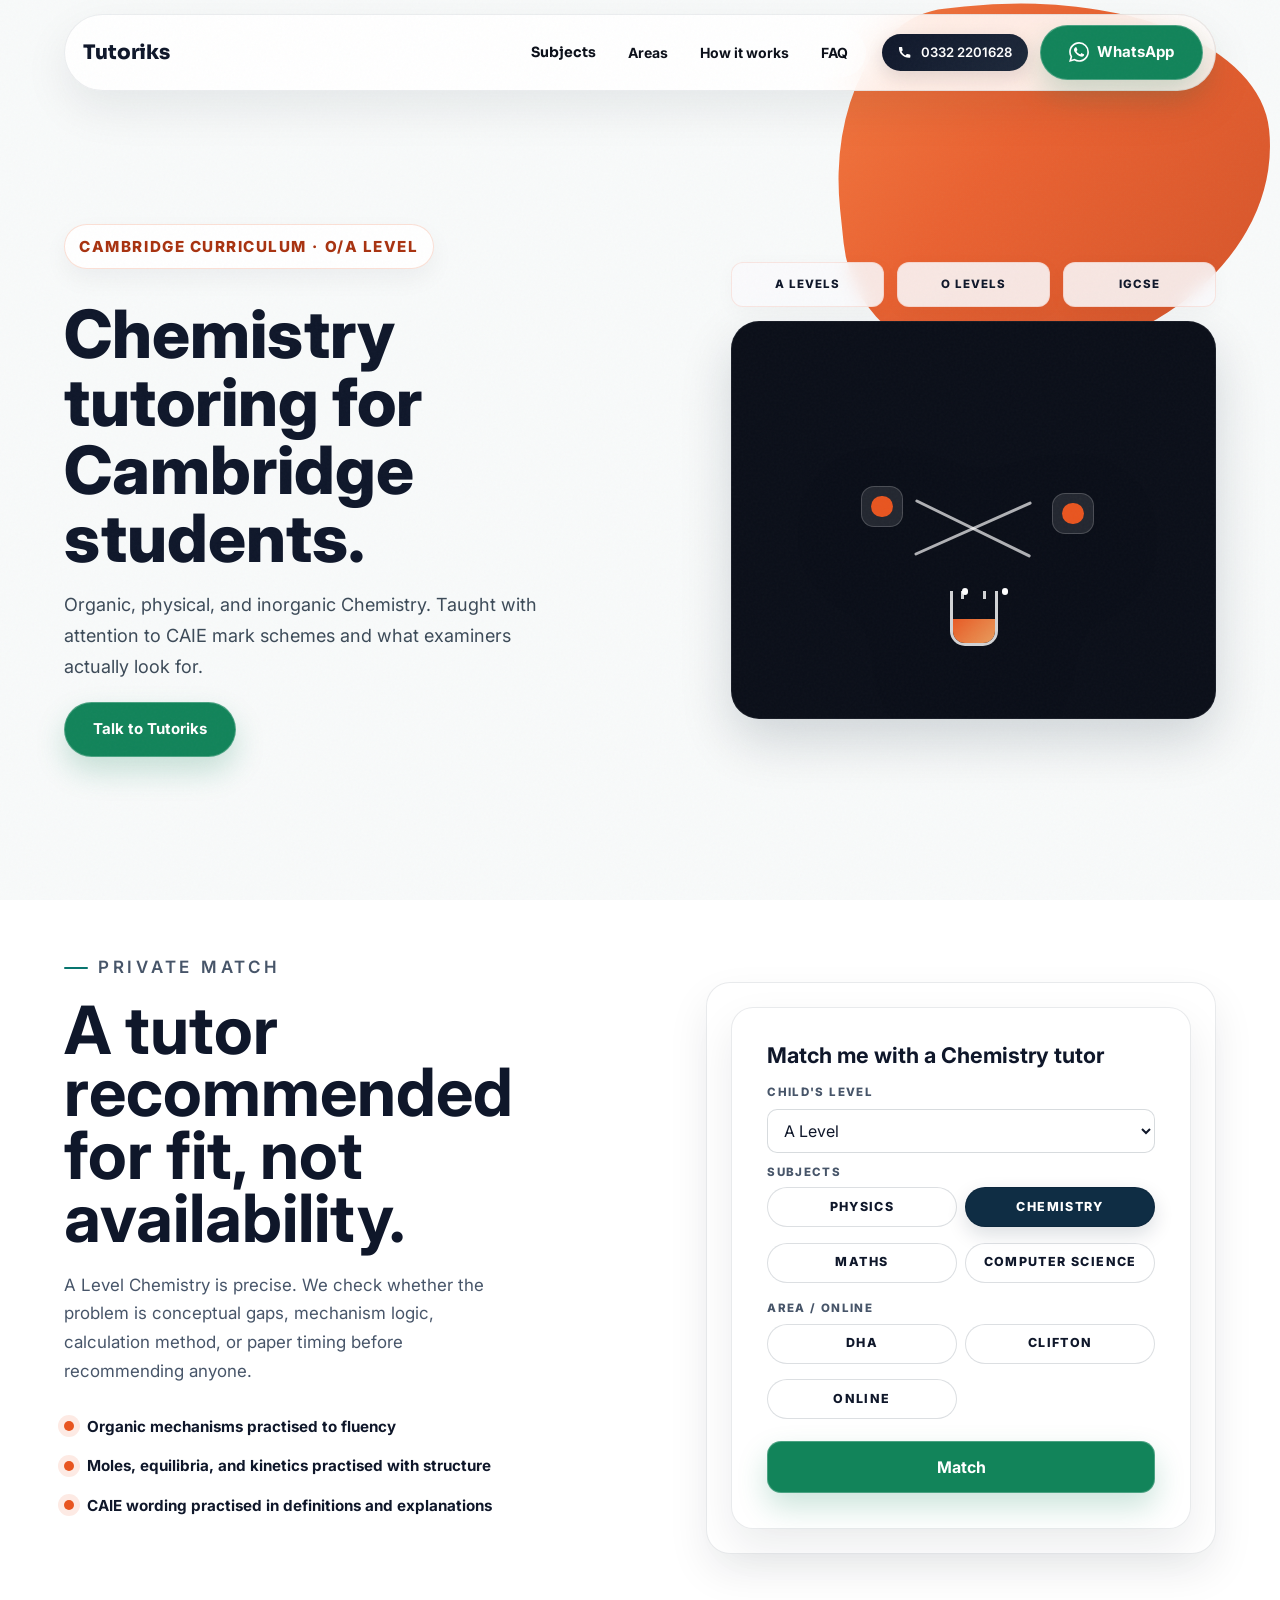
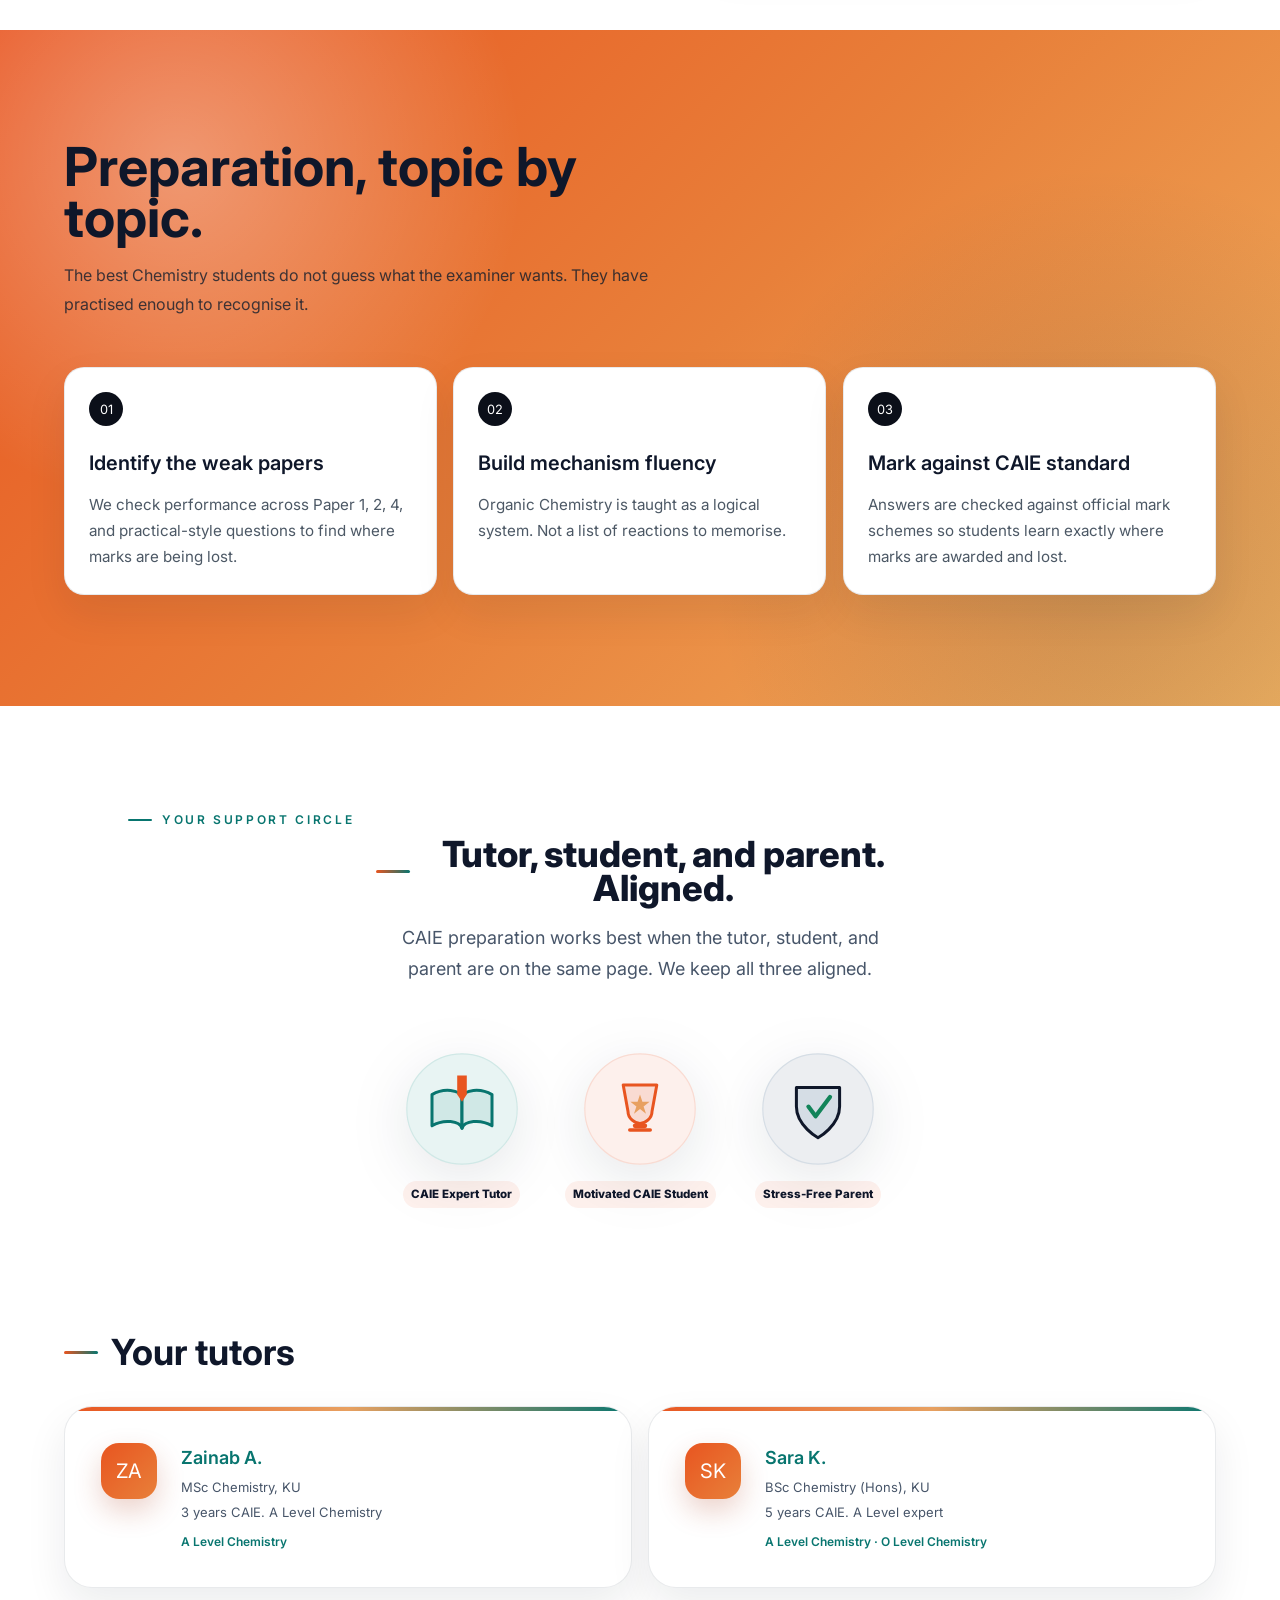
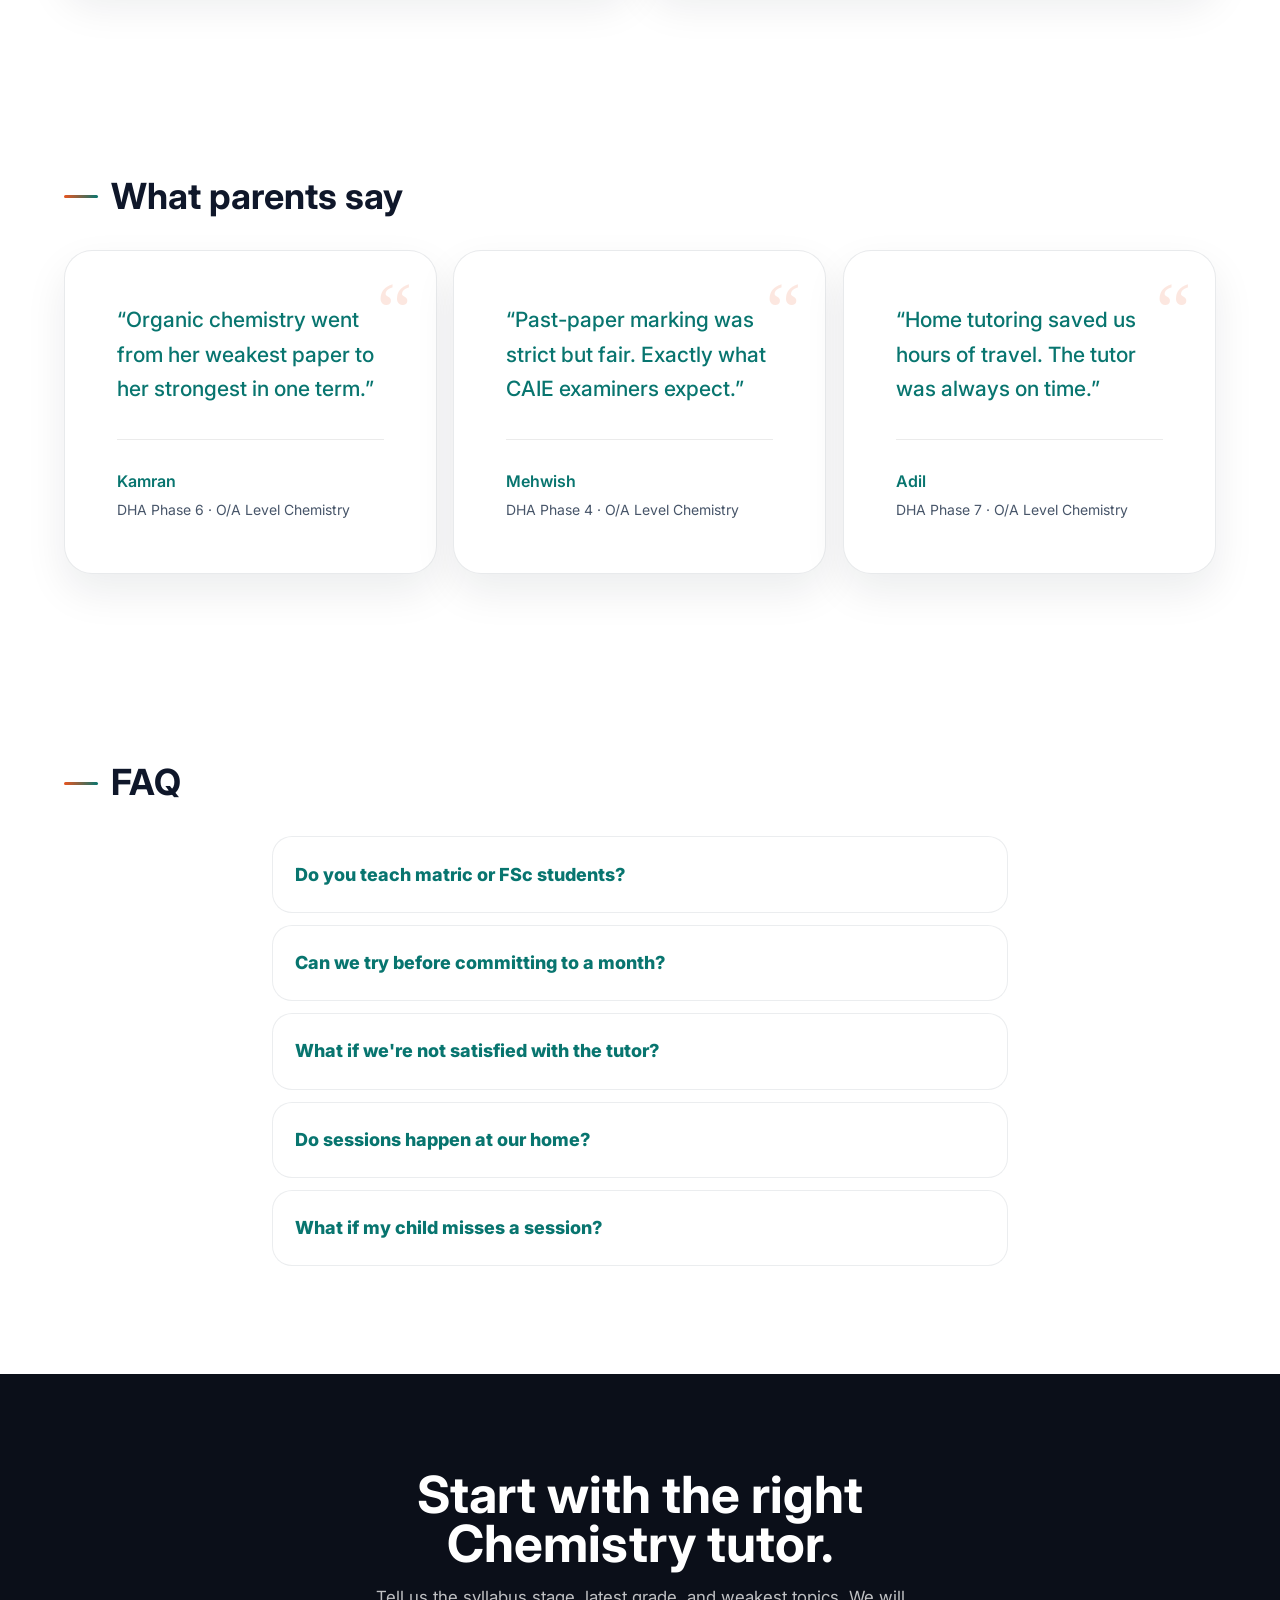
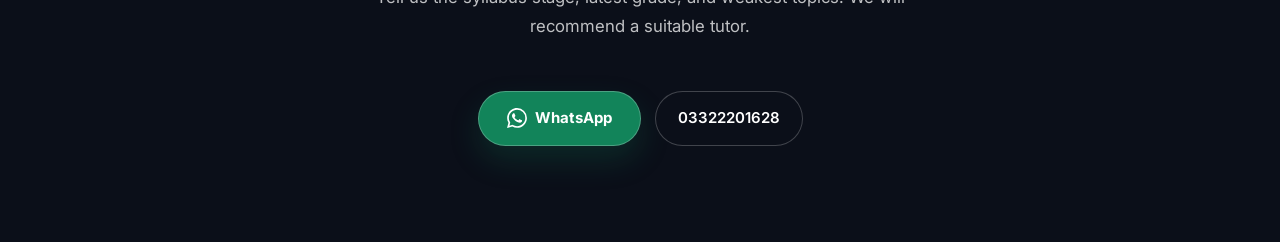
==== commit b261ed59: "Add files via upload" ====
--- a/lp/chemistry/index.html
+++ b/lp/chemistry/index.html
@@ -9,10 +9,10 @@
 <title>O/A Level Chemistry Tutor in DHA &amp; Clifton | Tutoriks</title>
 <link rel="preconnect" href="https://fonts.googleapis.com">
 <link rel="preconnect" href="https://fonts.gstatic.com" crossorigin>
-<link rel="preload" href="../../styles.css?v=7" as="style" fetchpriority="high">
-<link rel="stylesheet" href="../../styles.css?v=7">
-<link rel="preload" href="../../landing.css?v=7" as="style">
-<link rel="stylesheet" href="../../landing.css?v=7">
+<link rel="preload" href="../../styles.css?v=8" as="style" fetchpriority="high">
+<link rel="stylesheet" href="../../styles.css?v=8">
+<link rel="preload" href="../../landing.css?v=8" as="style">
+<link rel="stylesheet" href="../../landing.css?v=8">
 <link rel="preload" as="style" href="https://fonts.googleapis.com/css2?family=Inter:wght@400;500;600;700;800&family=Plus+Jakarta+Sans:wght@400;600;700&family=Sora:wght@700;800&display=swap">
 <link rel="stylesheet" href="https://fonts.googleapis.com/css2?family=Inter:wght@400;500;600;700;800&family=Plus+Jakarta+Sans:wght@400;600;700&family=Sora:wght@700;800&display=swap" media="print" onload="this.media='all'">
 <noscript><link rel="stylesheet" href="https://fonts.googleapis.com/css2?family=Inter:wght@400;500;600;700;800&family=Plus+Jakarta+Sans:wght@400;600;700&family=Sora:wght@700;800&display=swap"></noscript>
@@ -43,7 +43,7 @@
 
 <section class="lp-hero">
 <div class="lp-hero-art" aria-hidden="true">
-    <div class="lp-hero-metrics"><span>O Levels</span><span>A Levels</span><span>Chemistry</span></div>
+    <div class="lp-hero-metrics"><span>A Levels</span><span>O Levels</span><span>IGCSE</span></div>
     <div class="lp-hero-art-card">
       <span class="lp-hero-studio lp-hero-studio--chemistry">
         <span class="studio-board">
@@ -59,13 +59,13 @@
     </div>
   </div>
   <div class="lp-hero-copy">
-  <p class="lp-kicker"><span>Cambridge Experts</span><span>·</span><span>Syllabus-Aligned</span></p>
-  <h1><span style="color: var(--teal);">Chemistry</span> clicks when it's taught right.</h1>
-  <p class="lede">Organic, physical, inorganic — explained the way Cambridge actually wants them answered.</p>
-  <a href="#" class="btn btn-wa-green btn-wa-icon" data-wa>Talk to a Tutor</a>
+  <p class="lp-kicker"><span>Cambridge Curriculum</span><span>·</span><span>O/A Level</span></p>
+  <h1><span style="color: var(--teal);">Chemistry</span> tutoring built around the Cambridge syllabus.</h1>
+  <p class="lede">Organic, physical, and inorganic Chemistry. Taught with attention to CAIE mark schemes and what examiners actually look for.</p>
+  <a href="#" class="btn btn-wa-green btn-wa-icon" data-wa>Talk to Tutoriks</a>
   <ul class="trust-bullets">
-    <li>Examiner-report insights built in</li>
-    <li>Organic, Physical & Inorganic covered</li>
+    <li>Examiner-report insights applied in lessons</li>
+    <li>Organic, Physical and Inorganic. Full syllabus coverage.</li>
     <li>Parent update after every session</li>
   </ul>
   </div>
@@ -74,12 +74,12 @@
 <div class="container lp-match">
   <div class="lp-match-copy">
     <p class="eyebrow">Private match</p>
-    <h2>A tutor selected, not assigned</h2>
-    <p>We look at the syllabus, weak chapters, school pace, and exam timeline before recommending an expert.</p>
+    <h2>A tutor recommended for fit, not availability.</h2>
+    <p>A Level Chemistry is precise. We check whether the problem is conceptual gaps, mechanism logic, calculation method, or paper timing before recommending anyone.</p>
     <div class="lp-signal-list">
-      <span>Syllabus-fit before availability</span>
-      <span>Past-paper method from lesson one</span>
-      <span>Parent feedback after key milestones</span>
+      <span>Organic mechanisms practised to fluency</span>
+      <span>Moles, equilibria, and kinetics practised with structure</span>
+      <span>CAIE wording practised in definitions and explanations</span>
     </div>
   </div>
   <div class="lp-form-desktop">
@@ -132,10 +132,10 @@
           <span class="receipt-dot" aria-hidden="true"></span>
         </div>
         <div class="receipt-body">
-          <p id="matcherSummary">I am looking for a premium A Level Chemistry tutor for DHA home visits.</p>
+          <p id="matcherSummary">I am looking for an A Level Chemistry tutor for DHA home visits.</p>
         </div>
         <a href="#" id="matcherSubmit" class="btn btn-matcher" target="_blank" rel="noopener">
-          Talk to a Tutor
+          Talk to Tutoriks
         </a>
       </div>
     </div>
@@ -144,12 +144,12 @@
 
 <section class="lp-method">
   <div class="lp-method-inner">
-    <h2>A smarter route to exam confidence</h2>
-    <p>Premium home tutoring should feel structured, measurable, and calm. No vague worksheets. No random tutor lottery.</p>
+    <h2>Preparation, topic by topic.</h2>
+    <p>The best Chemistry students do not guess what the examiner wants. They have practised enough to recognise it.</p>
     <div class="lp-method-grid">
-      <article class="lp-method-card"><span>01</span><h3>Diagnose</h3><p>We map the exact topic and paper-style gaps costing marks right now.</p></article>
-      <article class="lp-method-card"><span>02</span><h3>Drill</h3><p>Lessons revolve around CAIE mark schemes, command words, and timed questions.</p></article>
-      <article class="lp-method-card"><span>03</span><h3>Report</h3><p>Parents get direct feedback on progress, weak spots, and the next priority.</p></article>
+      <article class="lp-method-card"><span>01</span><h3>Identify the weak papers</h3><p>We check performance across Paper 1, 2, 4, and practical-style questions to find where marks are being lost.</p></article>
+      <article class="lp-method-card"><span>02</span><h3>Build mechanism fluency</h3><p>Organic Chemistry is taught as a logical system. Not a list of reactions to memorise.</p></article>
+      <article class="lp-method-card"><span>03</span><h3>Mark against CAIE standard</h3><p>Answers are checked against official mark schemes so students learn exactly where marks are awarded and lost.</p></article>
     </div>
   </div>
 </section>
@@ -158,8 +158,8 @@
   <section class="lp-section lp-team-trust" style="padding-bottom: 0;">
     <div class="container center">
       <p class="eyebrow" style="text-align: center; margin-bottom: 0.5rem;">Your Support Circle</p>
-      <h2 class="display display--section-sm" style="text-align: center; max-width: 22ch; margin: 0 auto 1rem;">We align the three pillars of CAIE success</h2>
-      <p class="lede" style="text-align: center; max-width: 32rem; margin: 0 auto;">The O/A Level journey is never a solo effort. We bring together the specialized teacher, the focused student, and the stress-free parent in one unified flow.</p>
+      <h2 class="display display--section-sm" style="text-align: center; max-width: 22ch; margin: 0 auto 1rem;">Tutor, student, and parent. Aligned.</h2>
+      <p class="lede" style="text-align: center; max-width: 32rem; margin: 0 auto;">CAIE preparation works best when the tutor, student, and parent are on the same page. We keep all three aligned.</p>
       
       <!-- Beautiful Animated SVG Character Lineup -->
       <div class="lp-character-lineup">
@@ -197,16 +197,17 @@
 <section class="lp-section">
   <h2>Your tutors</h2>
   <div class="tutor-grid" id="lpTutors">
-    <article class="tutor-card"><div class="tutor-avatar" aria-hidden="true">CA</div><div><h3>CAIE subject expert</h3><p class="meta">Cambridge-focused home tutor</p><p class="meta">Matched to syllabus, area, and exam timeline</p><p class="subjects">Past papers · Weak-topic repair · Parent feedback</p></div></article>
-    <article class="tutor-card"><div class="tutor-avatar" aria-hidden="true">EX</div><div><h3>Exam method coach</h3><p class="meta">Paper technique and mark-scheme training</p><p class="meta">Structured practice for mocks and final exams</p><p class="subjects">CAIE command words · Timed drills · Progress plan</p></div></article>
+    <article class="tutor-card"><div class="tutor-avatar" aria-hidden="true">CA</div><div><h3>CAIE subject expert</h3><p class="meta">Cambridge-focused tutor</p><p class="meta">Matched to syllabus, area, and exam session</p><p class="subjects">Past papers · Weak-topic focus · Parent feedback</p></div></article>
+    <article class="tutor-card"><div class="tutor-avatar" aria-hidden="true">EX</div><div><h3>Exam method coach</h3><p class="meta">Paper technique and mark-scheme training</p><p class="meta">Focused practice for mocks and final exams</p><p class="subjects">Command words · Timed drills · Progress plan</p></div></article>
   </div>
 </section>
 
 <section class="lp-section">
   <h2>What parents say</h2>
   <div class="testimonial-grid" id="lpTestimonials">
-    <article class="t-card"><p>“The lessons were structured around the exact papers, not generic tuition. We knew what was improving every week.”</p><footer><strong>DHA parent</strong>Cambridge O/A Level</footer></article>
-    <article class="t-card"><p>“The tutor was professional, punctual, and honest about weak areas. The past-paper method made the biggest difference.”</p><footer><strong>Clifton parent</strong>CAIE home tutoring</footer></article>
+    <article class="t-card"><p>“Organic chemistry went from her weakest paper to her strongest in one term.”</p><footer><strong>Kamran</strong>DHA Phase 6 · O/A Level Chemistry</footer></article>
+    <article class="t-card"><p>“Past-paper marking was strict but fair. Exactly what CAIE examiners expect.”</p><footer><strong>Mehwish</strong>DHA Phase 4 · O/A Level Chemistry</footer></article>
+    <article class="t-card"><p>“Home tutoring saved us hours of travel. The tutor was always on time.”</p><footer><strong>Adil</strong>DHA Phase 7 · O/A Level Chemistry</footer></article>
   </div>
 </section>
 
@@ -214,15 +215,15 @@
   <h2>FAQ</h2>
   <div class="faq-list" id="faqList">
     <details><summary>Do you only teach Cambridge students?</summary><div class="faq-a">Yes. Tutoriks focuses on Cambridge O and A Level students.</div></details>
-    <details><summary>Do sessions happen at home or online?</summary><div class="faq-a">Both. Home visits are available in DHA and Clifton. Online sessions are available for students anywhere in Pakistan and abroad.</div></details>
+    <details><summary>Do sessions happen at home or online?</summary><div class="faq-a">Both. Home visits in DHA and Clifton. Online sessions for students anywhere.</div></details>
     <details><summary>What happens if the tutor is not the right fit?</summary><div class="faq-a">We replace the tutor quickly and keep the process straightforward.</div></details>
   </div>
 </section>
 
 <footer class="lp-footer">
   <div class="lp-footer-inner">
-    <h2>Start with the right tutor</h2>
-    <p>Send us the subject, class, school, and weak chapters. We will recommend the right next step.</p>
+    <h2>Start with the right Chemistry tutor.</h2>
+    <p>Tell us the syllabus stage, latest grade, and weakest topics. We will recommend a suitable tutor.</p>
     <div class="hero-actions">
     <a href="#" class="btn btn-pill-white btn-wa-icon" data-wa><svg viewBox="0 0 24 24" xmlns="http://www.w3.org/2000/svg" width="18" height="18" fill="white" aria-hidden="true"><path d="M17.472 14.382c-.297-.149-1.758-.867-2.03-.967-.273-.099-.471-.148-.67.15-.197.297-.767.966-.94 1.164-.173.199-.347.223-.644.075-.297-.15-1.255-.463-2.39-1.475-.883-.788-1.48-1.761-1.653-2.059-.173-.297-.018-.458.13-.606.134-.133.298-.347.446-.52.149-.174.198-.298.298-.497.099-.198.05-.371-.025-.52-.075-.149-.669-1.612-.916-2.207-.242-.579-.487-.5-.669-.51-.173-.008-.371-.01-.57-.01-.198 0-.52.074-.792.372-.272.297-1.04 1.016-1.04 2.479 0 1.462 1.065 2.875 1.213 3.074.149.198 2.096 3.2 5.077 4.487.709.306 1.262.489 1.694.625.712.227 1.36.195 1.871.118.571-.085 1.758-.719 2.006-1.413.248-.694.248-1.289.173-1.413-.074-.124-.272-.198-.57-.347m-5.421 7.403h-.004a9.87 9.87 0 01-5.031-1.378l-.361-.214-3.741.982.998-3.648-.235-.374a9.86 9.86 0 01-1.51-5.26c.001-5.45 4.436-9.884 9.888-9.884 2.64 0 5.122 1.03 6.988 2.898a9.825 9.825 0 012.893 6.994c-.003 5.45-4.437 9.884-9.885 9.884m8.413-18.297A11.815 11.815 0 0012.05 0C5.495 0 .16 5.335.157 11.892c0 2.096.547 4.142 1.588 5.945L.057 24l6.305-1.654a11.882 11.882 0 005.683 1.448h.005c6.554 0 11.89-5.335 11.893-11.893a11.821 11.821 0 00-3.48-8.413Z"/></svg> WhatsApp</a>
     <a href="tel:+923322201628" class="btn btn-ghost" data-phone>03322201628</a>
@@ -234,7 +235,7 @@
   <a href="#" class="btn btn-whatsapp" data-wa aria-label="WhatsApp">WhatsApp</a>
 </div>
 
-<script src="../../site-config.js?v=7" defer></script>
-<script src="../../main.js?v=7" defer></script>
+<script src="../../site-config.js?v=8" defer></script>
+<script src="../../main.js?v=8" defer></script>
 </body>
 </html>
--- a/styles.css
+++ b/styles.css
@@ -378,20 +378,21 @@
     display: none;
   }
 
-  .nav-links.open {
+  .site-header .nav-links.open {
     display: flex;
     position: absolute;
     top: calc(100% + 10px);
     right: 0;
     left: 0;
     flex-direction: column;
-    background: rgba(250, 252, 255, 0.96);
+    background: rgba(250, 252, 255, 0.97);
     padding: 12px;
     border: 1px solid rgba(15, 23, 42, 0.08);
     border-radius: 20px;
     box-shadow: 0 16px 44px rgba(7, 24, 42, 0.15);
     backdrop-filter: blur(20px);
     -webkit-backdrop-filter: blur(20px);
+    z-index: 500;
   }
 
   .site-header nav {
@@ -3915,30 +3916,30 @@
     height: 16px;
   }
 
-  .nav-links {
+  .site-header .nav-links {
     display: none;
     position: absolute;
-    top: 100%;
+    top: calc(100% + 10px);
     right: 0;
     left: 0;
     flex-direction: column;
-    background: rgba(250, 252, 255, 0.96);
+    background: rgba(250, 252, 255, 0.97);
     padding: 12px;
     border: 1px solid rgba(232, 85, 32, 0.16);
-    margin-top: 10px;
     border-radius: 20px;
     box-shadow: 0 16px 44px rgba(7, 24, 42, 0.15);
     backdrop-filter: blur(20px);
     -webkit-backdrop-filter: blur(20px);
-  }
-  .nav-links a {
+    z-index: 500;
+  }
+  .site-header .nav-links a {
     min-height: 44px;
     display: flex;
     align-items: center;
     width: 100%;
   }
-  .nav-links.open { display: flex; }
-  .site-header nav { position: relative; flex-wrap: wrap; }
+  .site-header .nav-links.open { display: flex; z-index: 500; }
+  .site-header nav { position: relative; flex-wrap: wrap; overflow: visible; }
   .nav-toggle {
     display: flex;
     min-width: 44px;
@@ -4074,9 +4075,10 @@
   .filter-card {
     padding: 1.5rem 1.25rem;
     border-radius: 16px;
-    border: 1.5px solid rgba(8, 31, 51, 0.06);
-    background: rgba(255, 255, 255, 0.85);
-    box-shadow: 0 12px 30px rgba(7, 24, 42, 0.03);
+    /* Keep dark glass styling to match desktop — do NOT override to white */
+    background: rgba(255, 255, 255, 0.06);
+    border: 1px solid rgba(255, 255, 255, 0.08);
+    box-shadow: 0 10px 30px rgba(0, 0, 0, 0.16);
     animation: filterCardReveal 1s cubic-bezier(0.16, 1, 0.3, 1) both;
   }
   .filter-card:nth-child(1) { animation-delay: 0.1s; }
--- a/styles.css
+++ b/styles.css
@@ -378,20 +378,21 @@
     display: none;
   }
 
-  .nav-links.open {
+  .site-header .nav-links.open {
     display: flex;
     position: absolute;
     top: calc(100% + 10px);
     right: 0;
     left: 0;
     flex-direction: column;
-    background: rgba(250, 252, 255, 0.96);
+    background: rgba(250, 252, 255, 0.97);
     padding: 12px;
     border: 1px solid rgba(15, 23, 42, 0.08);
     border-radius: 20px;
     box-shadow: 0 16px 44px rgba(7, 24, 42, 0.15);
     backdrop-filter: blur(20px);
     -webkit-backdrop-filter: blur(20px);
+    z-index: 500;
   }
 
   .site-header nav {
@@ -3915,30 +3916,30 @@
     height: 16px;
   }
 
-  .nav-links {
+  .site-header .nav-links {
     display: none;
     position: absolute;
-    top: 100%;
+    top: calc(100% + 10px);
     right: 0;
     left: 0;
     flex-direction: column;
-    background: rgba(250, 252, 255, 0.96);
+    background: rgba(250, 252, 255, 0.97);
     padding: 12px;
     border: 1px solid rgba(232, 85, 32, 0.16);
-    margin-top: 10px;
     border-radius: 20px;
     box-shadow: 0 16px 44px rgba(7, 24, 42, 0.15);
     backdrop-filter: blur(20px);
     -webkit-backdrop-filter: blur(20px);
-  }
-  .nav-links a {
+    z-index: 500;
+  }
+  .site-header .nav-links a {
     min-height: 44px;
     display: flex;
     align-items: center;
     width: 100%;
   }
-  .nav-links.open { display: flex; }
-  .site-header nav { position: relative; flex-wrap: wrap; }
+  .site-header .nav-links.open { display: flex; z-index: 500; }
+  .site-header nav { position: relative; flex-wrap: wrap; overflow: visible; }
   .nav-toggle {
     display: flex;
     min-width: 44px;
@@ -4074,9 +4075,10 @@
   .filter-card {
     padding: 1.5rem 1.25rem;
     border-radius: 16px;
-    border: 1.5px solid rgba(8, 31, 51, 0.06);
-    background: rgba(255, 255, 255, 0.85);
-    box-shadow: 0 12px 30px rgba(7, 24, 42, 0.03);
+    /* Keep dark glass styling to match desktop — do NOT override to white */
+    background: rgba(255, 255, 255, 0.06);
+    border: 1px solid rgba(255, 255, 255, 0.08);
+    box-shadow: 0 10px 30px rgba(0, 0, 0, 0.16);
     animation: filterCardReveal 1s cubic-bezier(0.16, 1, 0.3, 1) both;
   }
   .filter-card:nth-child(1) { animation-delay: 0.1s; }
--- a/landing.css
+++ b/landing.css
@@ -81,8 +81,23 @@
 .lp-header .nav-links {
   display: none;
 }
+/* Mobile hamburger dropdown */
 .lp-header .nav-links.open {
   display: flex !important;
+  position: absolute;
+  top: calc(100% + 8px);
+  left: 0;
+  right: 0;
+  flex-direction: column;
+  gap: 4px;
+  background: rgba(250, 252, 255, 0.97);
+  padding: 12px;
+  border: 1px solid rgba(232, 85, 32, 0.12);
+  border-radius: 20px;
+  box-shadow: 0 16px 44px rgba(7, 24, 42, 0.15);
+  backdrop-filter: blur(20px);
+  -webkit-backdrop-filter: blur(20px);
+  z-index: 200;
 }
 
 /* ── LP HEADER – desktop only (≥ 769px): mirror main page exactly ─── */
@@ -91,9 +106,13 @@
     padding: 10px 12px 10px 18px;
     min-height: 74px;
     gap: 16px;
-  }
-
-  /* Show nav links exactly like the main page — centered via auto margins */
+    /* Switch from space-between (which centers the middle child)
+       to flex-start so nav-links + nav-right group together on the right */
+    justify-content: flex-start;
+  }
+
+  /* Nav links: margin-left:auto pushes it (and nav-right) to the far right,
+     matching how main page groups [nav-links · phone · wa] on the right */
   .lp-header .nav-links {
     display: flex;
     align-items: center;
@@ -101,9 +120,8 @@
     padding: 4px;
     border-radius: 999px;
     background: rgba(255, 255, 255, 0.55);
-    /* auto margins on both sides → true center between logo and nav-right */
     margin-left: auto;
-    margin-right: auto;
+    margin-right: 0;
   }
   .lp-header .nav-links a {
     font-size: 0.875rem;
@@ -119,7 +137,6 @@
     background: rgba(232, 85, 32, 0.12);
   }
 
-  /* nav-right: no margin-left:auto — nav-links auto margins handle centering */
   .lp-header .nav-right {
     display: flex;
     align-items: center;
@@ -127,12 +144,9 @@
     flex-shrink: 0;
   }
 
-  /* Phone pill: remove the mobile margin-left:auto since nav-right handles alignment */
   .lp-header .nav-phone-pill {
     margin-left: 0;
   }
-
-
 
   /* Hide hamburger toggle on desktop */
   .lp-header .nav-toggle {
--- a/landing.css
+++ b/landing.css
@@ -81,8 +81,23 @@
 .lp-header .nav-links {
   display: none;
 }
+/* Mobile hamburger dropdown */
 .lp-header .nav-links.open {
   display: flex !important;
+  position: absolute;
+  top: calc(100% + 8px);
+  left: 0;
+  right: 0;
+  flex-direction: column;
+  gap: 4px;
+  background: rgba(250, 252, 255, 0.97);
+  padding: 12px;
+  border: 1px solid rgba(232, 85, 32, 0.12);
+  border-radius: 20px;
+  box-shadow: 0 16px 44px rgba(7, 24, 42, 0.15);
+  backdrop-filter: blur(20px);
+  -webkit-backdrop-filter: blur(20px);
+  z-index: 200;
 }
 
 /* ── LP HEADER – desktop only (≥ 769px): mirror main page exactly ─── */
@@ -91,9 +106,13 @@
     padding: 10px 12px 10px 18px;
     min-height: 74px;
     gap: 16px;
-  }
-
-  /* Show nav links exactly like the main page — centered via auto margins */
+    /* Switch from space-between (which centers the middle child)
+       to flex-start so nav-links + nav-right group together on the right */
+    justify-content: flex-start;
+  }
+
+  /* Nav links: margin-left:auto pushes it (and nav-right) to the far right,
+     matching how main page groups [nav-links · phone · wa] on the right */
   .lp-header .nav-links {
     display: flex;
     align-items: center;
@@ -101,9 +120,8 @@
     padding: 4px;
     border-radius: 999px;
     background: rgba(255, 255, 255, 0.55);
-    /* auto margins on both sides → true center between logo and nav-right */
     margin-left: auto;
-    margin-right: auto;
+    margin-right: 0;
   }
   .lp-header .nav-links a {
     font-size: 0.875rem;
@@ -119,7 +137,6 @@
     background: rgba(232, 85, 32, 0.12);
   }
 
-  /* nav-right: no margin-left:auto — nav-links auto margins handle centering */
   .lp-header .nav-right {
     display: flex;
     align-items: center;
@@ -127,12 +144,9 @@
     flex-shrink: 0;
   }
 
-  /* Phone pill: remove the mobile margin-left:auto since nav-right handles alignment */
   .lp-header .nav-phone-pill {
     margin-left: 0;
   }
-
-
 
   /* Hide hamburger toggle on desktop */
   .lp-header .nav-toggle {
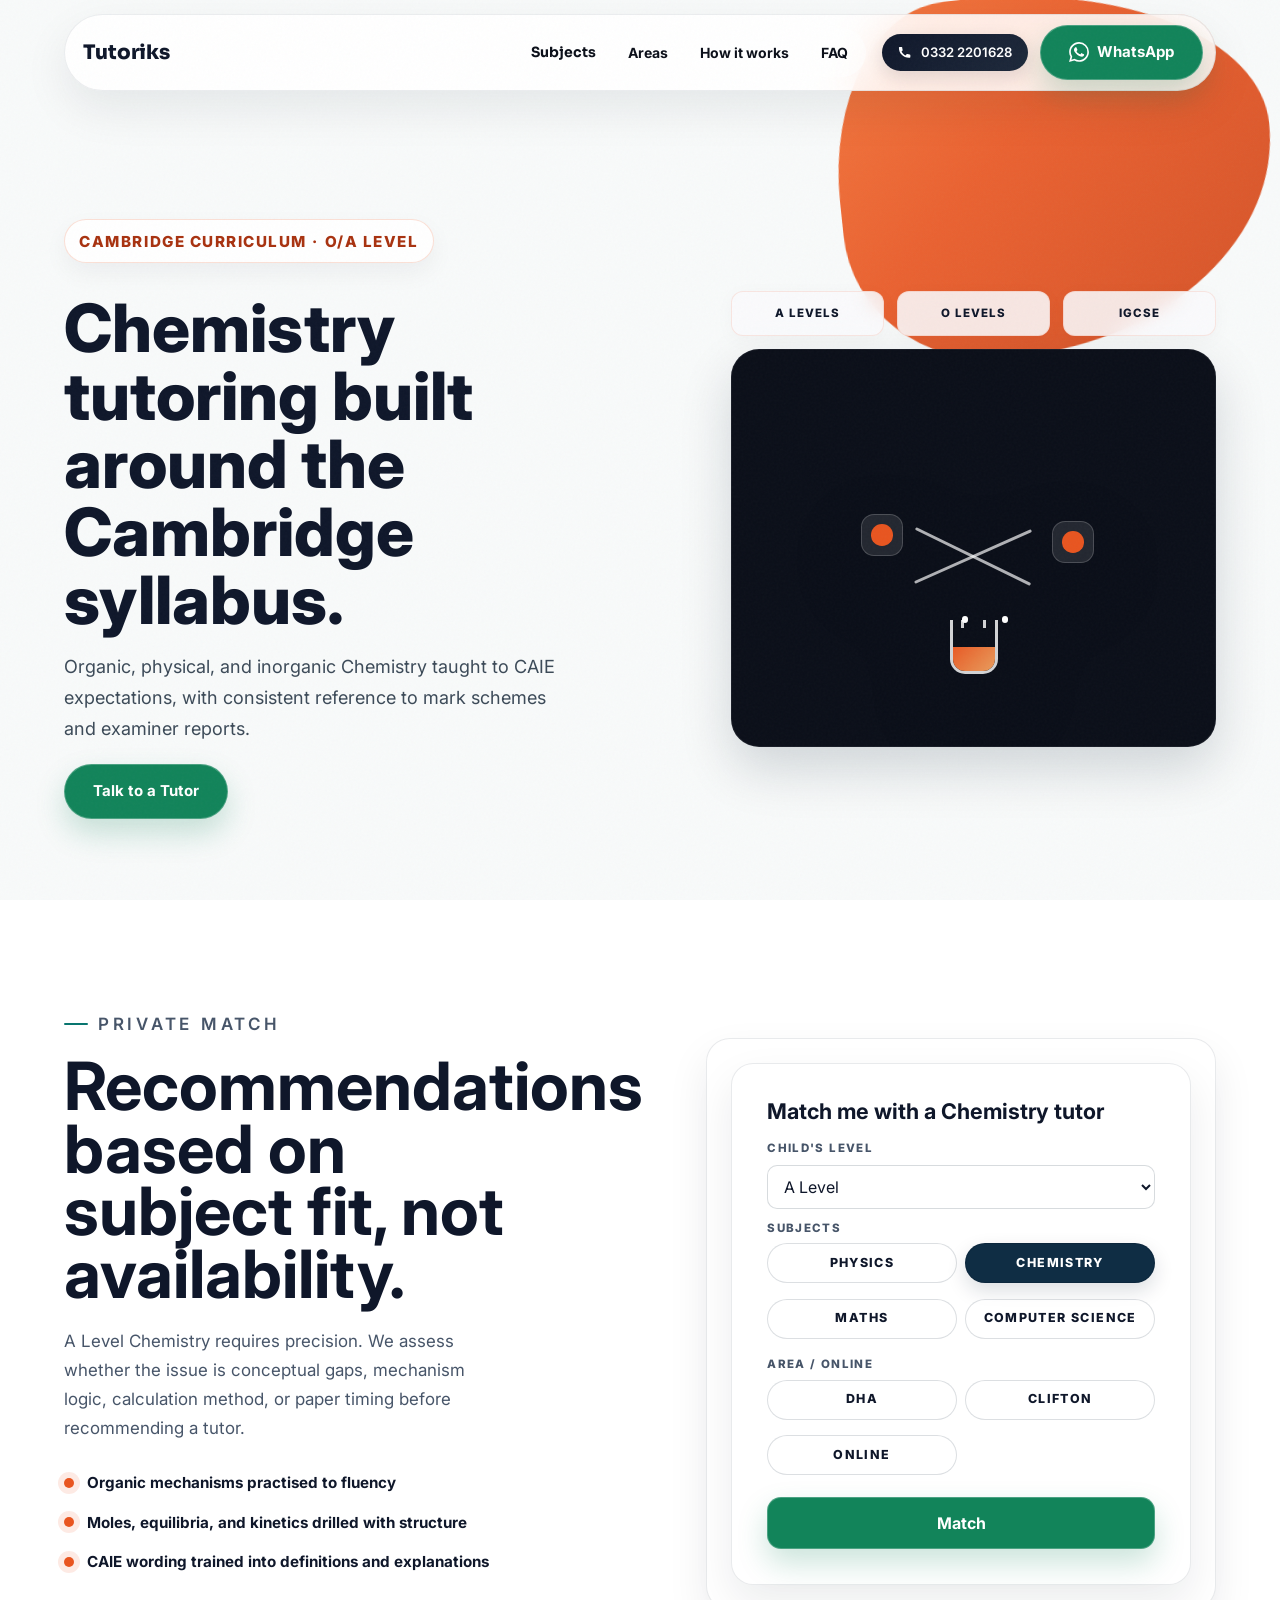
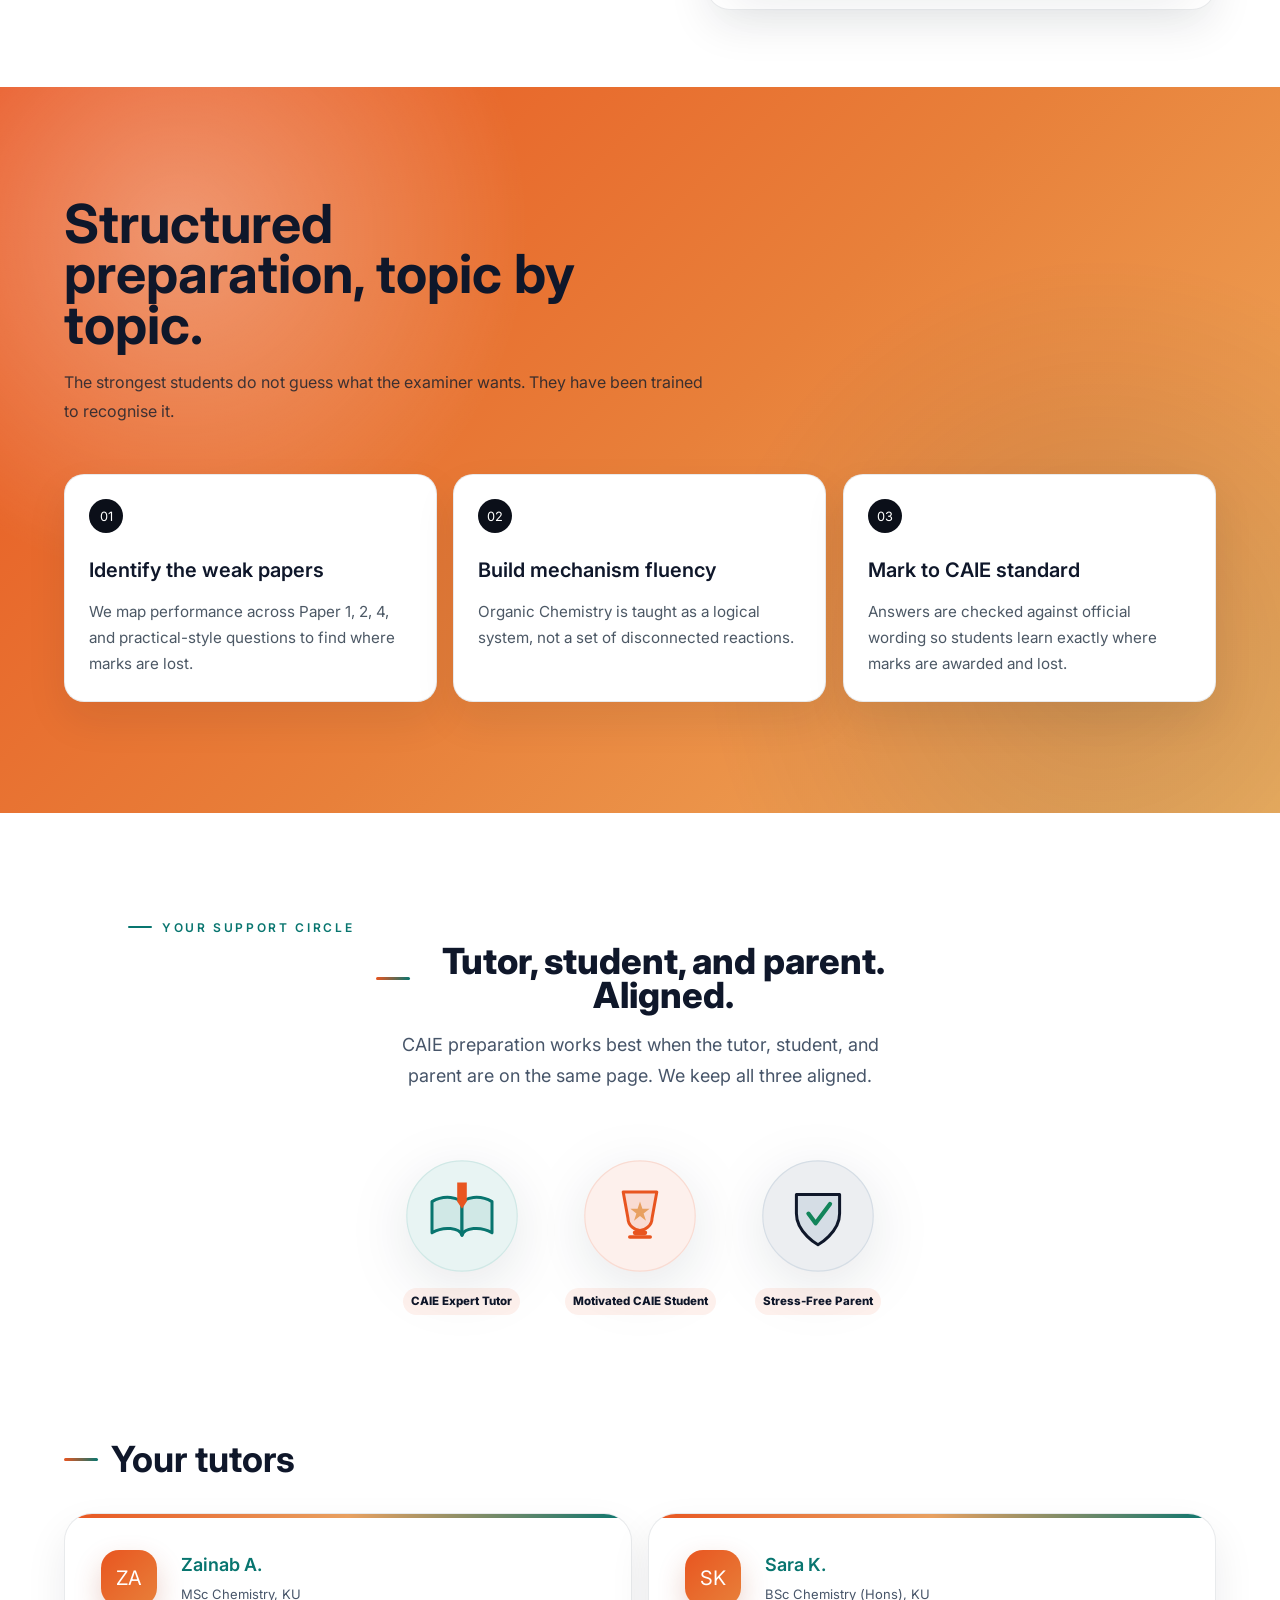
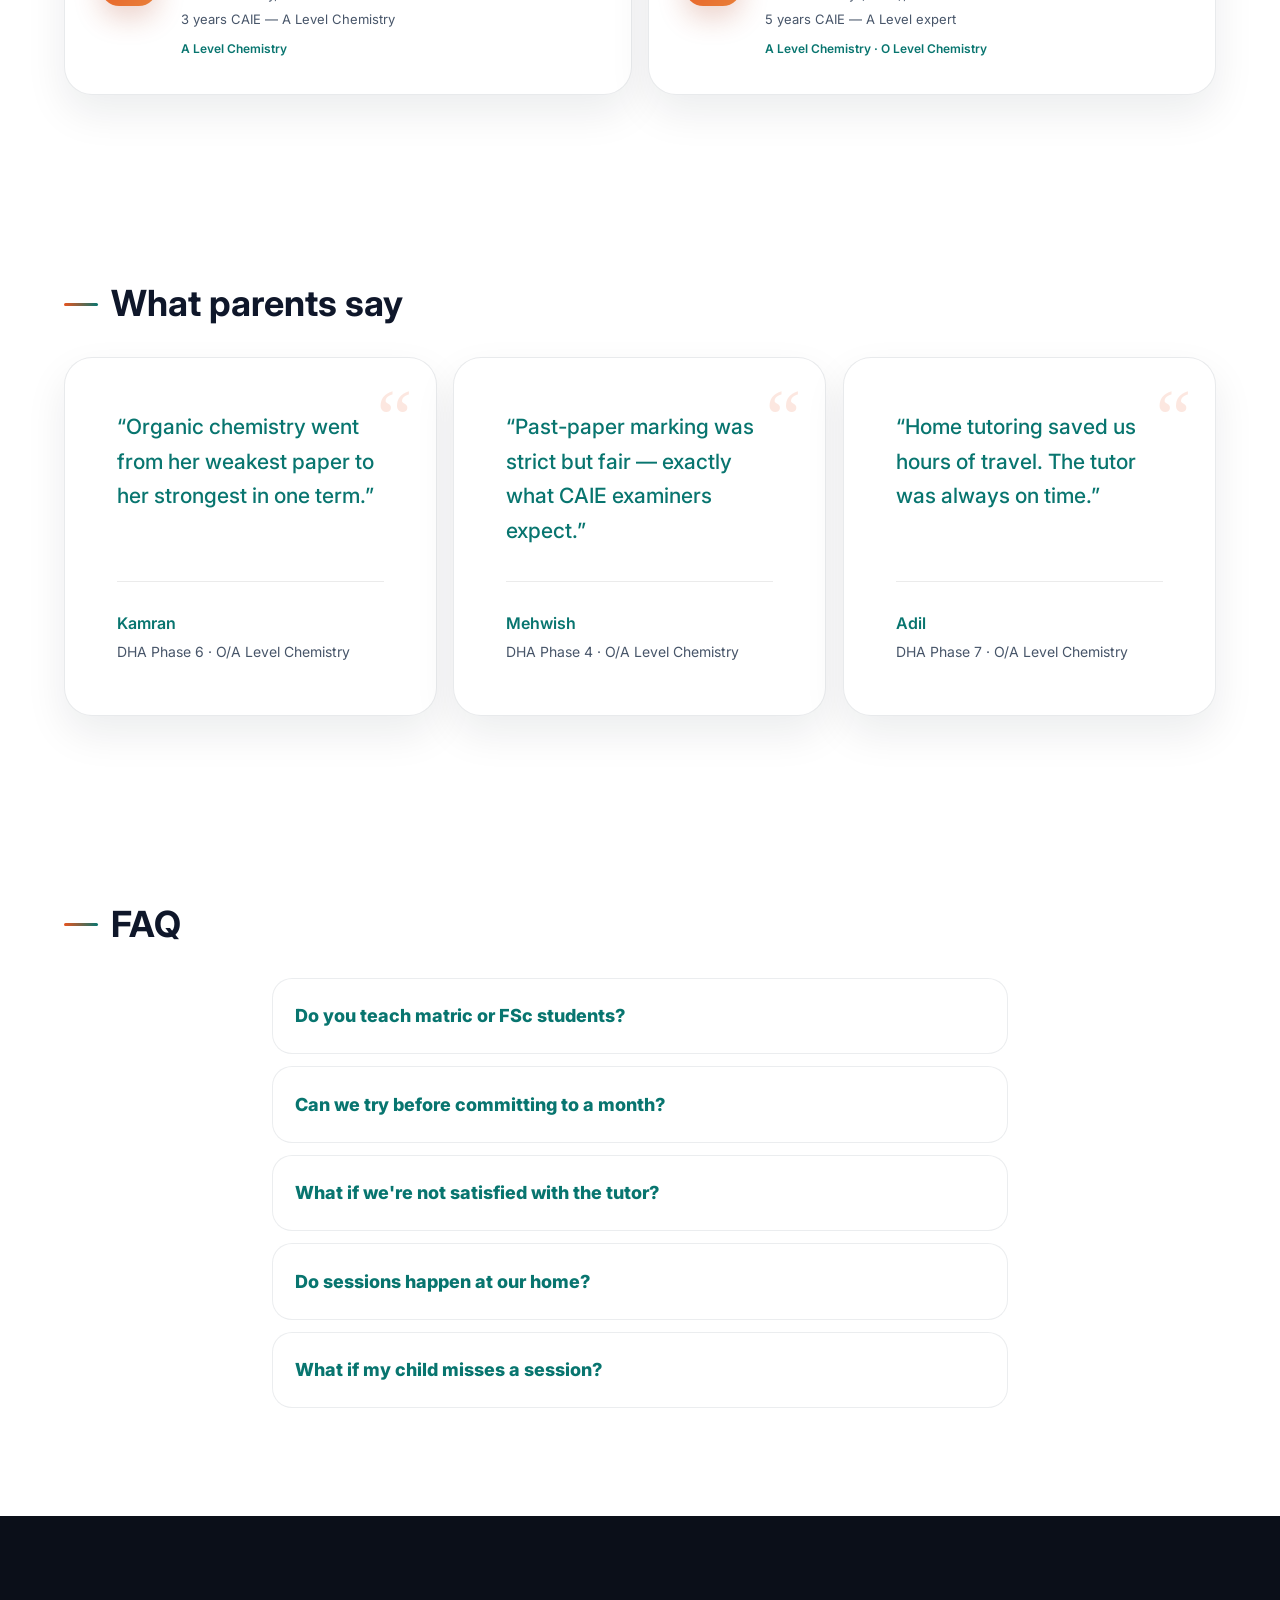
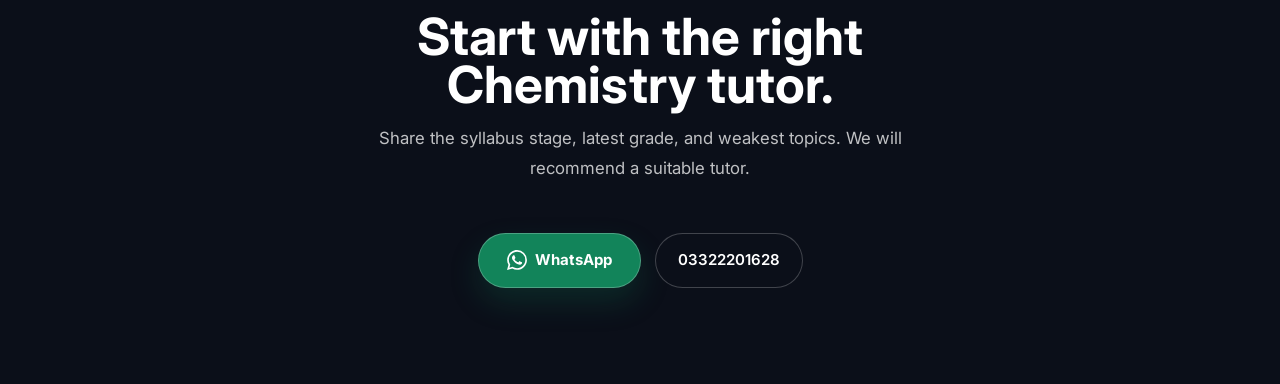
==== commit fca8f184: "Add files via upload" ====
--- a/lp/chemistry/index.html
+++ b/lp/chemistry/index.html
@@ -33,7 +33,7 @@
       <svg viewBox="0 0 24 24" xmlns="http://www.w3.org/2000/svg" aria-hidden="true"><path d="M6.615 10.193c1.513 3.142 4.05 5.676 7.195 7.192l2.428-2.43c.318-.318.786-.438 1.193-.283 1.31.527 2.724.813 4.194.813.653 0 1.182.53 1.182 1.183v3.864c0 .653-.53 1.183-1.183 1.183C10.22 22.333 1.667 13.78 1.667 3.148c0-.653.53-1.183 1.183-1.183h3.864c.653 0 1.183.53 1.183 1.183 0 1.47.286 2.884.813 4.194.155.407.035.875-.283 1.193l-2.812 2.398z"/></svg>
       0332 2201628
     </a>
-    <a href="#" class="btn btn-pill-white btn-wa-icon" data-wa><svg viewBox="0 0 24 24" xmlns="http://www.w3.org/2000/svg" width="18" height="18" fill="white" aria-hidden="true"><path d="M17.472 14.382c-.297-.149-1.758-.867-2.03-.967-.273-.099-.471-.148-.67.15-.197.297-.767.966-.94 1.164-.173.199-.347.223-.644.075-.297-.15-1.255-.463-2.39-1.475-.883-.788-1.48-1.761-1.653-2.059-.173-.297-.018-.458.13-.606.134-.133.298-.347.446-.52.149-.174.198-.298.298-.497.099-.198.05-.371-.025-.52-.075-.149-.669-1.612-.916-2.207-.242-.579-.487-.5-.669-.51-.173-.008-.371-.01-.57-.01-.198 0-.52.074-.792.372-.272.297-1.04 1.016-1.04 2.479 0 1.462 1.065 2.875 1.213 3.074.149.198 2.096 3.2 5.077 4.487.709.306 1.262.489 1.694.625.712.227 1.36.195 1.871.118.571-.085 1.758-.719 2.006-1.413.248-.694.248-1.289.173-1.413-.074-.124-.272-.198-.57-.347m-5.421 7.403h-.004a9.87 9.87 0 01-5.031-1.378l-.361-.214-3.741.982.998-3.648-.235-.374a9.86 9.86 0 01-1.51-5.26c.001-5.45 4.436-9.884 9.888-9.884 2.64 0 5.122 1.03 6.988 2.898a9.825 9.825 0 012.893 6.994c-.003 5.45-4.437 9.884-9.885 9.884m8.413-18.297A11.815 11.815 0 0012.05 0C5.495 0 .16 5.335.157 11.892c0 2.096.547 4.142 1.588 5.945L.057 24l6.305-1.654a11.882 11.882 0 005.683 1.448h.005c6.554 0 11.89-5.335 11.893-11.893a11.821 11.821 0 00-3.48-8.413Z"/></svg> WhatsApp</a>
+    <a href="#" class="btn btn-pill-white btn-wa-icon" data-wa><svg viewBox="0 0 24 24" xmlns="http://www.w3.org/2000/svg" width="18" height="18" fill="white" aria-hidden="true"><path d="M17.472 14.382c-.297-.149-1.758-.867-2.03-.967-.273-.099-.471-.148-.67.15-.197.297-.767.966-.94 1.164-.173.199-.347.223-.644.075-.297-.15-1.255-.463-2.39-1.475-.883-.788-1.48-1.761-1.653-2.059-.173-.297-.018-.458.13-.606.134-.133.298-.347.446-.52.149-.174.198-.298.298-.497.099-.198.05-.371-.025-.52-.075-.149-.669-1.612-.916-2.207-.242-.579-.487-.5-.669-.51-.173-.008-.371-.01-.57-.01-.198 0-.52.074-.792.372-.272.297-1.04 1.016-1.04 2.479 0 1.462 1.065 2.875 1.213 3.074.149.198 2.096 3.2 5.077 4.487.709.306 1.262.489 1.694.625.712.227 1.36.195 1.871.118.571-.085 1.758-.719 2.006-1.413.248-.694.248-1.289.173-1.413-.074-.124-.272-.198-.57-.347m-5.421 7.403h-.004a9.87 9.87 0 01-5.031-1.378l-.361-.214-3.741.982.998-3.648-.235-.374a9.86 9.86 0 01-1.51-5.26c.001-5.45 4.436-9.884 9.888-9.884 2.64 0 5.122 1.03 6.988 2.898a9.825 9.825 0 012.893 6.994c-.003 5.45-4.437 9.884-9.885 9.884m8.413-18.297A11.815 11.815 0 0012.05 0C5.495 0 .16 5.335.157 11.892c0 2.096.547 4.142 1.588 5.945L.057 24l6.305-1.654a11.882 11.882 0 005.683 1.448h.005c6.554 0 11.89-5.335 11.893-11.893a11.821 11.821 0 00-3.48-8.413Z"/></svg><span class="btn-label">WhatsApp</span></a>
     <button type="button" class="nav-toggle" id="navToggle" aria-label="Open menu" aria-expanded="false">
       <span class="nav-toggle-label">Menu</span>
       <span class="nav-toggle-bars" aria-hidden="true"><span></span><span></span><span></span></span>
@@ -61,8 +61,8 @@
   <div class="lp-hero-copy">
   <p class="lp-kicker"><span>Cambridge Curriculum</span><span>·</span><span>O/A Level</span></p>
   <h1><span style="color: var(--teal);">Chemistry</span> tutoring built around the Cambridge syllabus.</h1>
-  <p class="lede">Organic, physical, and inorganic Chemistry. Taught with attention to CAIE mark schemes and what examiners actually look for.</p>
-  <a href="#" class="btn btn-wa-green btn-wa-icon" data-wa>Talk to Tutoriks</a>
+  <p class="lede">Organic, physical, and inorganic Chemistry taught to CAIE expectations, with consistent reference to mark schemes and examiner reports.</p>
+  <a href="#" class="btn btn-wa-green btn-wa-icon" data-wa>Talk to a Tutor</a>
   <ul class="trust-bullets">
     <li>Examiner-report insights applied in lessons</li>
     <li>Organic, Physical and Inorganic. Full syllabus coverage.</li>
@@ -74,8 +74,8 @@
 <div class="container lp-match">
   <div class="lp-match-copy">
     <p class="eyebrow">Private match</p>
-    <h2>A tutor recommended for fit, not availability.</h2>
-    <p>A Level Chemistry is precise. We check whether the problem is conceptual gaps, mechanism logic, calculation method, or paper timing before recommending anyone.</p>
+    <h2>Recommendations based on subject fit, not availability.</h2>
+    <p>A Level Chemistry requires precision. We assess whether the issue is conceptual gaps, mechanism logic, calculation method, or paper timing before recommending a tutor.</p>
     <div class="lp-signal-list">
       <span>Organic mechanisms practised to fluency</span>
       <span>Moles, equilibria, and kinetics practised with structure</span>
@@ -135,7 +135,7 @@
           <p id="matcherSummary">I am looking for an A Level Chemistry tutor for DHA home visits.</p>
         </div>
         <a href="#" id="matcherSubmit" class="btn btn-matcher" target="_blank" rel="noopener">
-          Talk to Tutoriks
+          Talk to a Tutor
         </a>
       </div>
     </div>
@@ -144,12 +144,12 @@
 
 <section class="lp-method">
   <div class="lp-method-inner">
-    <h2>Preparation, topic by topic.</h2>
-    <p>The best Chemistry students do not guess what the examiner wants. They have practised enough to recognise it.</p>
+    <h2>Structured preparation, topic by topic.</h2>
+    <p>The strongest students do not guess what the examiner wants. They have been trained to recognise it.</p>
     <div class="lp-method-grid">
-      <article class="lp-method-card"><span>01</span><h3>Identify the weak papers</h3><p>We check performance across Paper 1, 2, 4, and practical-style questions to find where marks are being lost.</p></article>
-      <article class="lp-method-card"><span>02</span><h3>Build mechanism fluency</h3><p>Organic Chemistry is taught as a logical system. Not a list of reactions to memorise.</p></article>
-      <article class="lp-method-card"><span>03</span><h3>Mark against CAIE standard</h3><p>Answers are checked against official mark schemes so students learn exactly where marks are awarded and lost.</p></article>
+      <article class="lp-method-card"><span>01</span><h3>Identify the weak papers</h3><p>We map performance across Paper 1, 2, 4, and practical-style questions to find where marks are lost.</p></article>
+      <article class="lp-method-card"><span>02</span><h3>Build mechanism fluency</h3><p>Organic Chemistry is taught as a logical system, not a set of disconnected reactions.</p></article>
+      <article class="lp-method-card"><span>03</span><h3>Mark to CAIE standard</h3><p>Answers are checked against official wording so students learn exactly where marks are awarded and lost.</p></article>
     </div>
   </div>
 </section>
@@ -206,7 +206,7 @@
   <h2>What parents say</h2>
   <div class="testimonial-grid" id="lpTestimonials">
     <article class="t-card"><p>“Organic chemistry went from her weakest paper to her strongest in one term.”</p><footer><strong>Kamran</strong>DHA Phase 6 · O/A Level Chemistry</footer></article>
-    <article class="t-card"><p>“Past-paper marking was strict but fair. Exactly what CAIE examiners expect.”</p><footer><strong>Mehwish</strong>DHA Phase 4 · O/A Level Chemistry</footer></article>
+    <article class="t-card"><p>“Past-paper marking was strict but fair — exactly what CAIE examiners expect.”</p><footer><strong>Mehwish</strong>DHA Phase 4 · O/A Level Chemistry</footer></article>
     <article class="t-card"><p>“Home tutoring saved us hours of travel. The tutor was always on time.”</p><footer><strong>Adil</strong>DHA Phase 7 · O/A Level Chemistry</footer></article>
   </div>
 </section>
@@ -215,7 +215,7 @@
   <h2>FAQ</h2>
   <div class="faq-list" id="faqList">
     <details><summary>Do you only teach Cambridge students?</summary><div class="faq-a">Yes. Tutoriks focuses on Cambridge O and A Level students.</div></details>
-    <details><summary>Do sessions happen at home or online?</summary><div class="faq-a">Both. Home visits in DHA and Clifton. Online sessions for students anywhere.</div></details>
+    <details><summary>Do sessions happen at home or online?</summary><div class="faq-a">Both. Home sessions are available in DHA and Clifton. Online sessions are available for students anywhere.</div></details>
     <details><summary>What happens if the tutor is not the right fit?</summary><div class="faq-a">We replace the tutor quickly and keep the process straightforward.</div></details>
   </div>
 </section>
@@ -223,7 +223,7 @@
 <footer class="lp-footer">
   <div class="lp-footer-inner">
     <h2>Start with the right Chemistry tutor.</h2>
-    <p>Tell us the syllabus stage, latest grade, and weakest topics. We will recommend a suitable tutor.</p>
+    <p>Share the syllabus stage, latest grade, and weakest topics. We will recommend a suitable tutor.</p>
     <div class="hero-actions">
     <a href="#" class="btn btn-pill-white btn-wa-icon" data-wa><svg viewBox="0 0 24 24" xmlns="http://www.w3.org/2000/svg" width="18" height="18" fill="white" aria-hidden="true"><path d="M17.472 14.382c-.297-.149-1.758-.867-2.03-.967-.273-.099-.471-.148-.67.15-.197.297-.767.966-.94 1.164-.173.199-.347.223-.644.075-.297-.15-1.255-.463-2.39-1.475-.883-.788-1.48-1.761-1.653-2.059-.173-.297-.018-.458.13-.606.134-.133.298-.347.446-.52.149-.174.198-.298.298-.497.099-.198.05-.371-.025-.52-.075-.149-.669-1.612-.916-2.207-.242-.579-.487-.5-.669-.51-.173-.008-.371-.01-.57-.01-.198 0-.52.074-.792.372-.272.297-1.04 1.016-1.04 2.479 0 1.462 1.065 2.875 1.213 3.074.149.198 2.096 3.2 5.077 4.487.709.306 1.262.489 1.694.625.712.227 1.36.195 1.871.118.571-.085 1.758-.719 2.006-1.413.248-.694.248-1.289.173-1.413-.074-.124-.272-.198-.57-.347m-5.421 7.403h-.004a9.87 9.87 0 01-5.031-1.378l-.361-.214-3.741.982.998-3.648-.235-.374a9.86 9.86 0 01-1.51-5.26c.001-5.45 4.436-9.884 9.888-9.884 2.64 0 5.122 1.03 6.988 2.898a9.825 9.825 0 012.893 6.994c-.003 5.45-4.437 9.884-9.885 9.884m8.413-18.297A11.815 11.815 0 0012.05 0C5.495 0 .16 5.335.157 11.892c0 2.096.547 4.142 1.588 5.945L.057 24l6.305-1.654a11.882 11.882 0 005.683 1.448h.005c6.554 0 11.89-5.335 11.893-11.893a11.821 11.821 0 00-3.48-8.413Z"/></svg> WhatsApp</a>
     <a href="tel:+923322201628" class="btn btn-ghost" data-phone>03322201628</a>
--- a/styles.css
+++ b/styles.css
@@ -341,8 +341,7 @@
     overflow: visible;
   }
 
-  .nav-links,
-  .nav-phone-pill {
+  .nav-links {
     display: none;
   }
 
@@ -3951,7 +3950,7 @@
   /* Hide "Menu" text — show only hamburger bars */
   .nav-toggle-label { display: none; }
   .nav-right { margin-left: auto; gap: 8px; }
-  .nav-phone-pill { display: none; }
+  .nav-right .btn-wa-icon .btn-label { display: none; }
 
   h1.display {
     font-size: 2.62rem;
--- a/styles.css
+++ b/styles.css
@@ -341,8 +341,7 @@
     overflow: visible;
   }
 
-  .nav-links,
-  .nav-phone-pill {
+  .nav-links {
     display: none;
   }
 
@@ -3951,7 +3950,7 @@
   /* Hide "Menu" text — show only hamburger bars */
   .nav-toggle-label { display: none; }
   .nav-right { margin-left: auto; gap: 8px; }
-  .nav-phone-pill { display: none; }
+  .nav-right .btn-wa-icon .btn-label { display: none; }
 
   h1.display {
     font-size: 2.62rem;
--- a/landing.css
+++ b/landing.css
@@ -969,7 +969,7 @@
     width: 16px;
     height: 16px;
   }
-  .lp-header .nav-phone-pill {
+  .nav-right .btn-wa-icon .btn-label {
     display: none;
   }
 
--- a/landing.css
+++ b/landing.css
@@ -969,7 +969,7 @@
     width: 16px;
     height: 16px;
   }
-  .lp-header .nav-phone-pill {
+  .nav-right .btn-wa-icon .btn-label {
     display: none;
   }
 
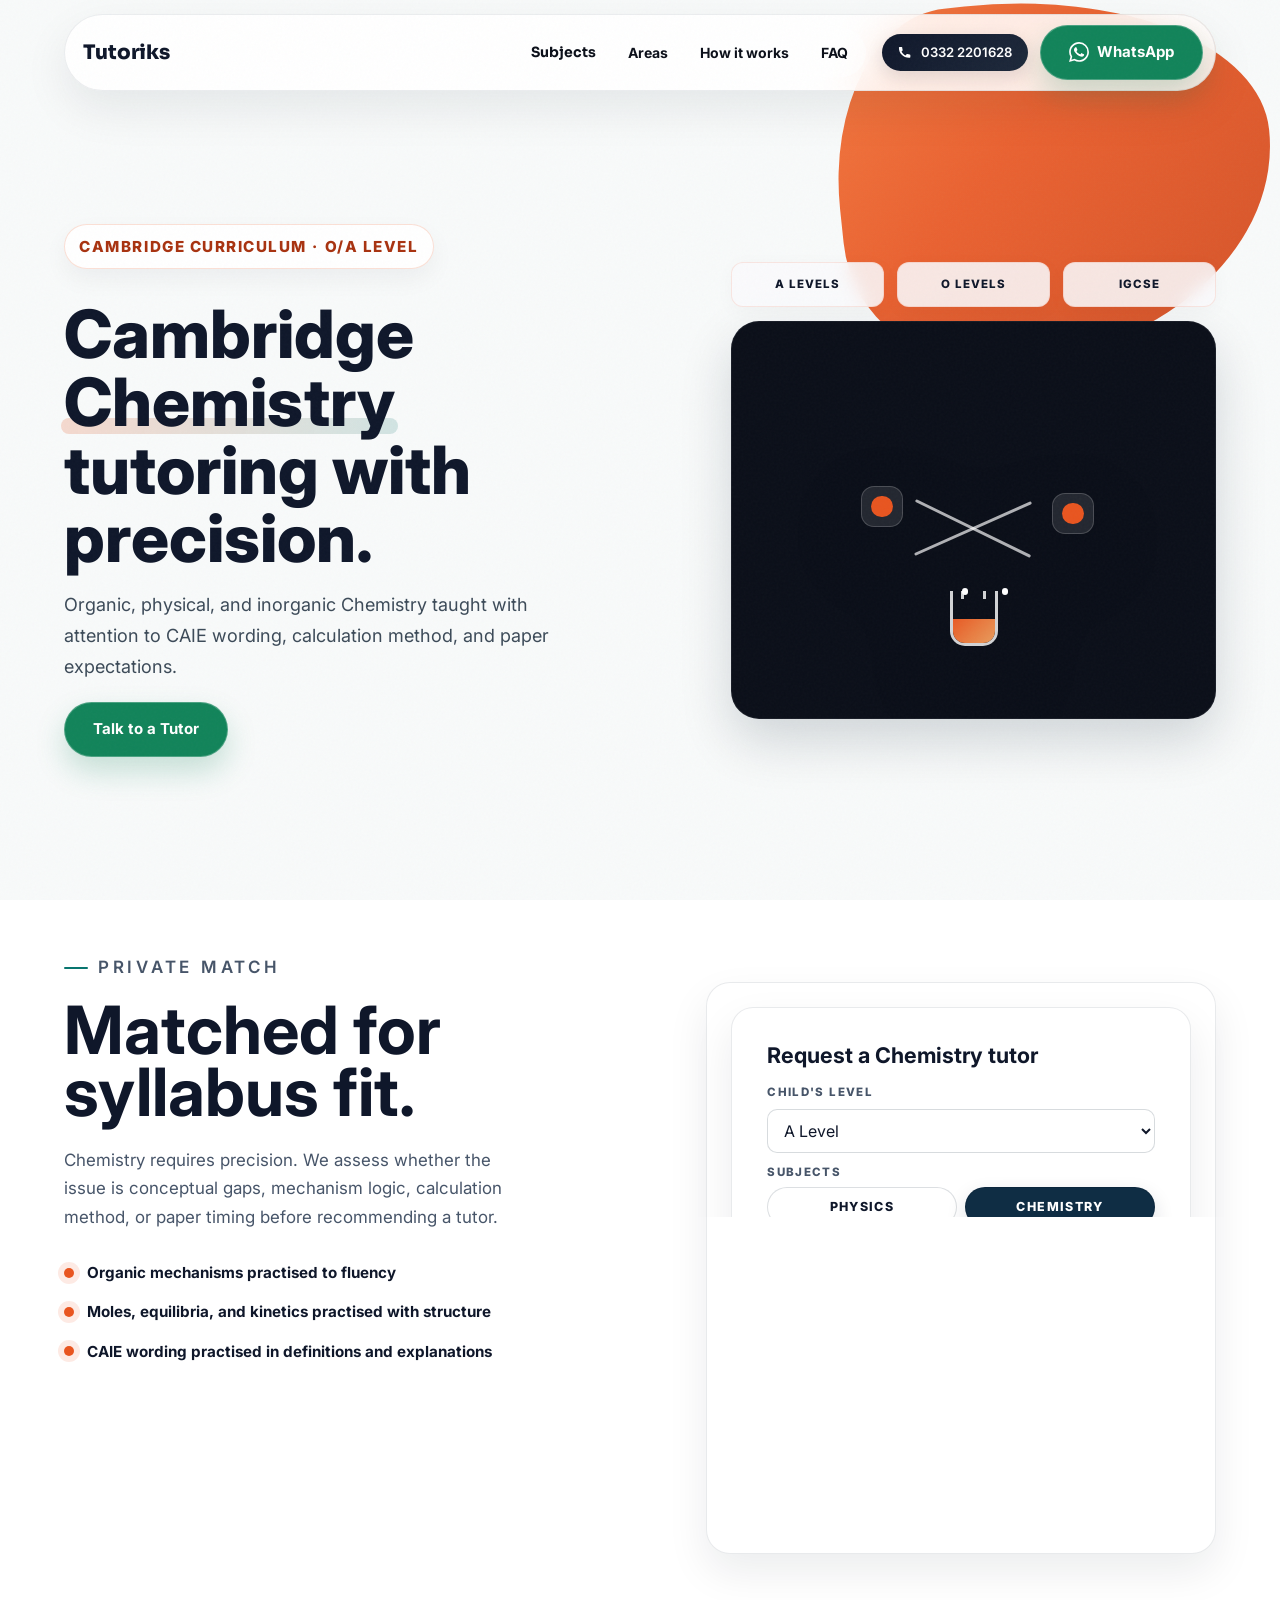
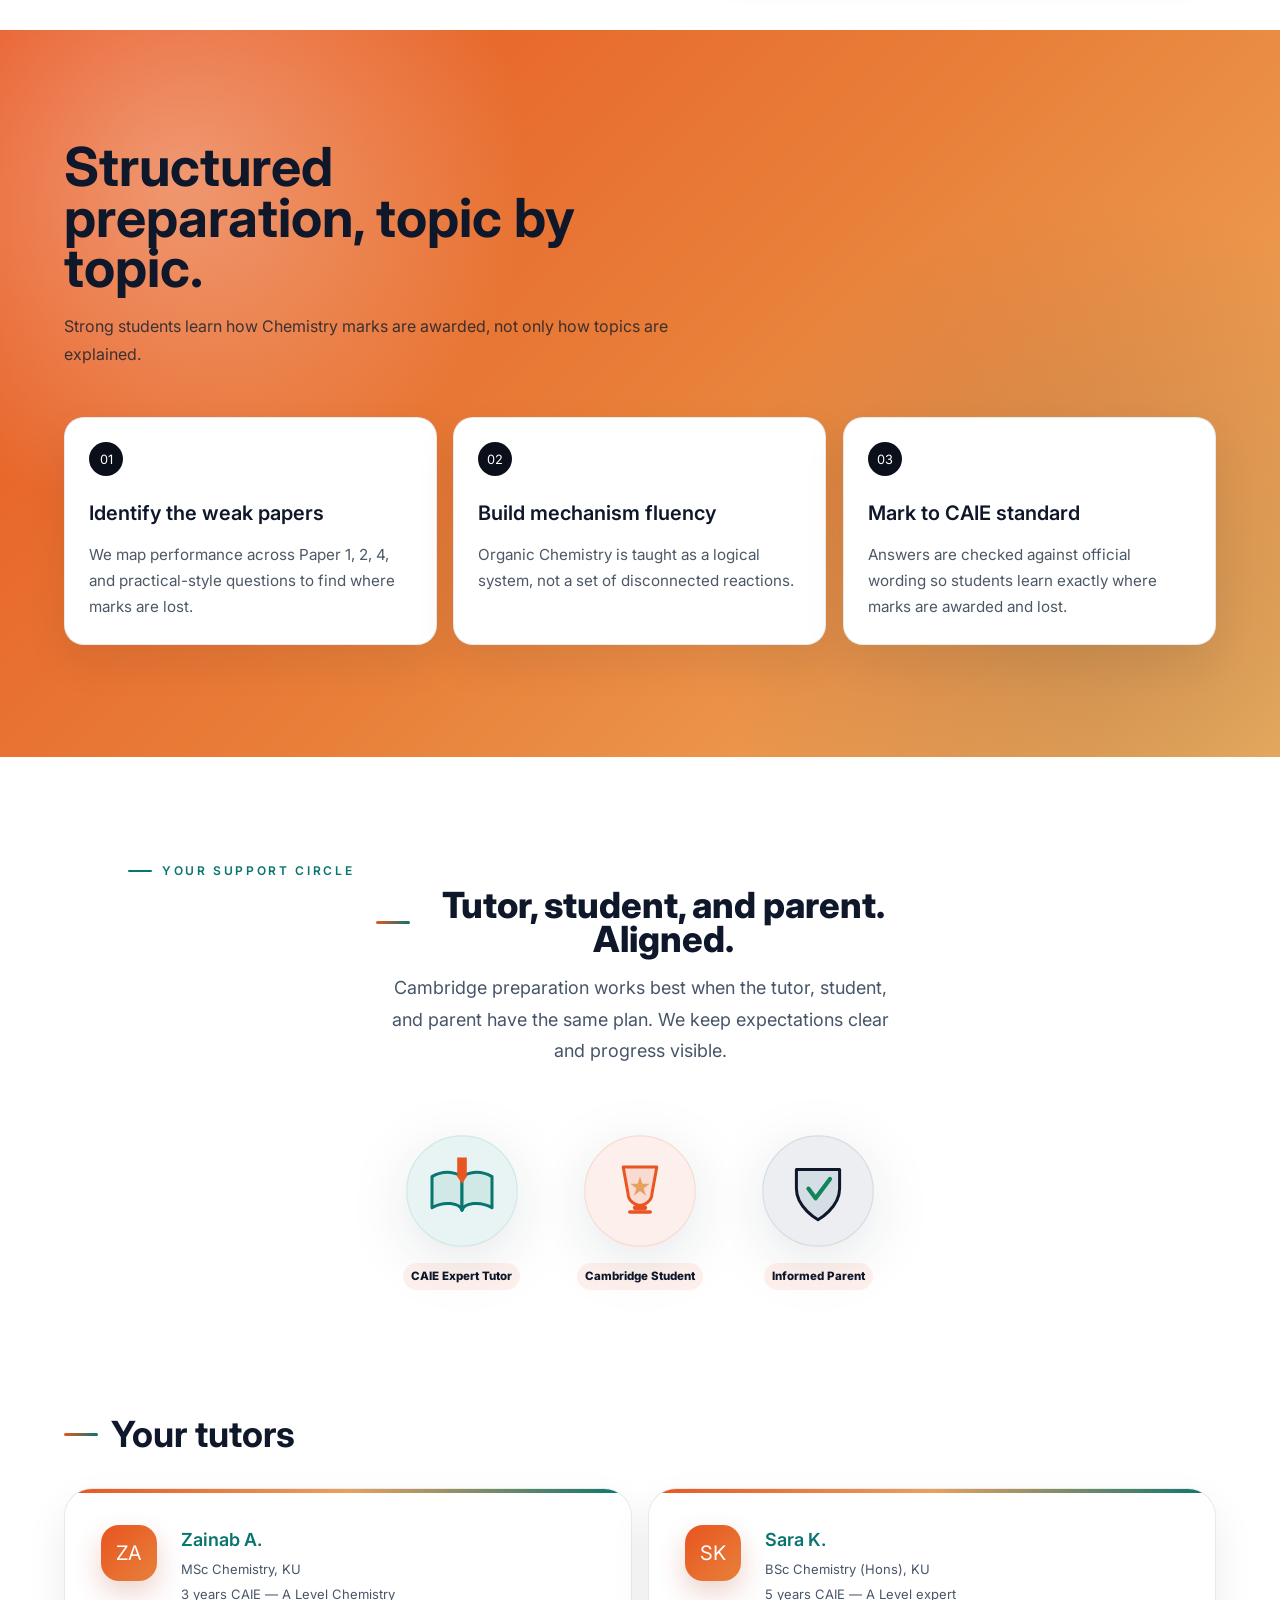
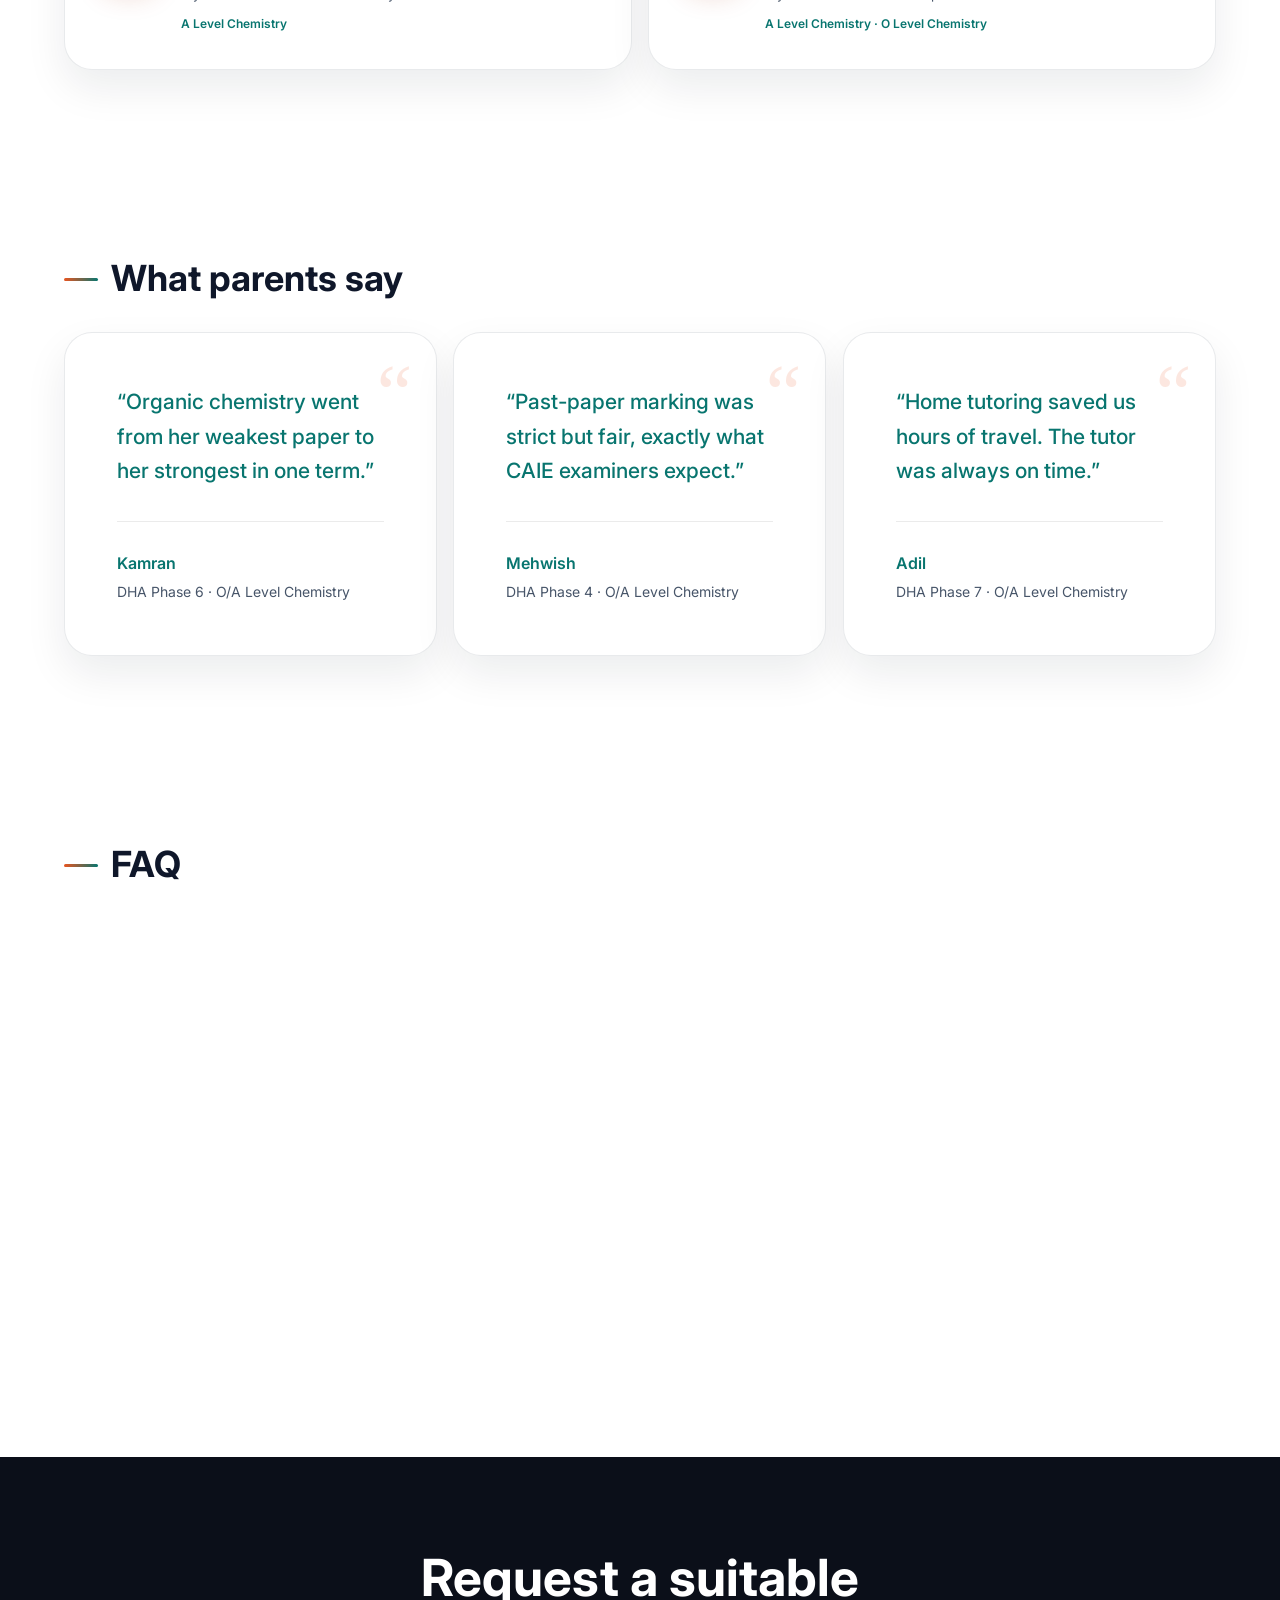
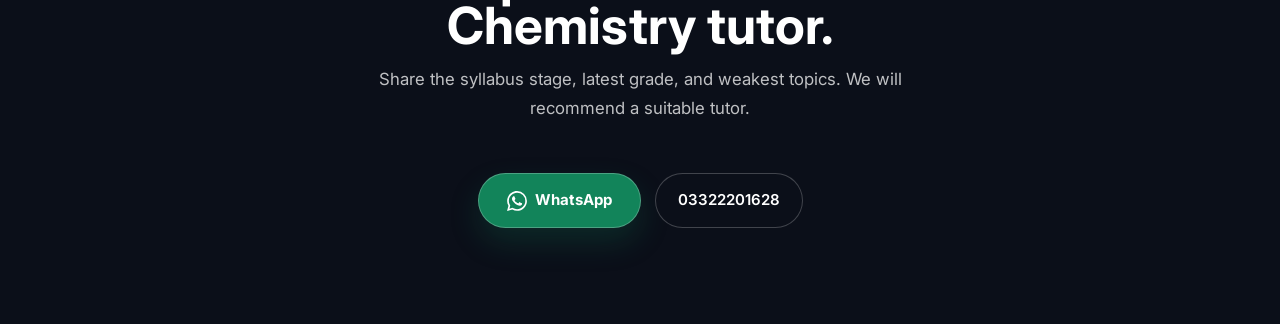
==== commit db92eb5e: "Add files via upload" ====
--- a/lp/chemistry/index.html
+++ b/lp/chemistry/index.html
@@ -3,16 +3,16 @@
 <head>
 <meta charset="UTF-8">
 <meta name="viewport" content="width=device-width, initial-scale=1.0, viewport-fit=cover">
-<meta name="description" content="Cambridge-expert home tutors for DHA and Clifton. Trial session available.">
+<meta name="description" content="Cambridge Chemistry tutoring for O Level, A Level, IGCSE and GCSE students. Home tutoring in DHA and Clifton, with online support available.">
 <meta name="robots" content="noindex, nofollow">
 <meta name="theme-color" content="#E86A2A">
-<title>O/A Level Chemistry Tutor in DHA &amp; Clifton | Tutoriks</title>
+<title>Cambridge Chemistry Tutor in DHA, Clifton &amp; Online | Tutoriks</title>
 <link rel="preconnect" href="https://fonts.googleapis.com">
 <link rel="preconnect" href="https://fonts.gstatic.com" crossorigin>
-<link rel="preload" href="../../styles.css?v=8" as="style" fetchpriority="high">
-<link rel="stylesheet" href="../../styles.css?v=8">
-<link rel="preload" href="../../landing.css?v=8" as="style">
-<link rel="stylesheet" href="../../landing.css?v=8">
+<link rel="preload" href="../../styles.css?v=9" as="style" fetchpriority="high">
+<link rel="stylesheet" href="../../styles.css?v=9">
+<link rel="preload" href="../../landing.css?v=9" as="style">
+<link rel="stylesheet" href="../../landing.css?v=9">
 <link rel="preload" as="style" href="https://fonts.googleapis.com/css2?family=Inter:wght@400;500;600;700;800&family=Plus+Jakarta+Sans:wght@400;600;700&family=Sora:wght@700;800&display=swap">
 <link rel="stylesheet" href="https://fonts.googleapis.com/css2?family=Inter:wght@400;500;600;700;800&family=Plus+Jakarta+Sans:wght@400;600;700&family=Sora:wght@700;800&display=swap" media="print" onload="this.media='all'">
 <noscript><link rel="stylesheet" href="https://fonts.googleapis.com/css2?family=Inter:wght@400;500;600;700;800&family=Plus+Jakarta+Sans:wght@400;600;700&family=Sora:wght@700;800&display=swap"></noscript>
@@ -60,12 +60,12 @@
   </div>
   <div class="lp-hero-copy">
   <p class="lp-kicker"><span>Cambridge Curriculum</span><span>·</span><span>O/A Level</span></p>
-  <h1><span style="color: var(--teal);">Chemistry</span> tutoring built around the Cambridge syllabus.</h1>
-  <p class="lede">Organic, physical, and inorganic Chemistry taught to CAIE expectations, with consistent reference to mark schemes and examiner reports.</p>
+  <h1>Cambridge <span class="lp-subject-mark">Chemistry</span> tutoring with precision.</h1>
+  <p class="lede">Organic, physical, and inorganic Chemistry taught with attention to CAIE wording, calculation method, and paper expectations.</p>
   <a href="#" class="btn btn-wa-green btn-wa-icon" data-wa>Talk to a Tutor</a>
   <ul class="trust-bullets">
-    <li>Examiner-report insights applied in lessons</li>
-    <li>Organic, Physical and Inorganic. Full syllabus coverage.</li>
+    <li>Examiner-report insights applied carefully</li>
+    <li>Organic, physical, and inorganic syllabus coverage</li>
     <li>Parent update after every session</li>
   </ul>
   </div>
@@ -74,8 +74,8 @@
 <div class="container lp-match">
   <div class="lp-match-copy">
     <p class="eyebrow">Private match</p>
-    <h2>Recommendations based on subject fit, not availability.</h2>
-    <p>A Level Chemistry requires precision. We assess whether the issue is conceptual gaps, mechanism logic, calculation method, or paper timing before recommending a tutor.</p>
+    <h2>Matched for syllabus fit.</h2>
+    <p>Chemistry requires precision. We assess whether the issue is conceptual gaps, mechanism logic, calculation method, or paper timing before recommending a tutor.</p>
     <div class="lp-signal-list">
       <span>Organic mechanisms practised to fluency</span>
       <span>Moles, equilibria, and kinetics practised with structure</span>
@@ -84,7 +84,7 @@
   </div>
   <div class="lp-form-desktop">
     <form class="lead-form" id="leadForm" aria-label="Get matched">
-      <h2>Match me with a Chemistry tutor</h2>
+      <h2>Request a Chemistry tutor</h2>
       <label for="level">Child's level</label>
       <select id="level" name="level" required>
         <option value="">Select level</option>
@@ -95,7 +95,7 @@
       <input type="text" id="subject" name="subject" value="O/A Level Chemistry" readonly autocomplete="off">
       <label for="service_area">Area</label>
       <input type="text" id="service_area" name="service_area" value="DHA" readonly autocomplete="off">
-      <button type="submit" class="btn btn-whatsapp">Match</button>
+      <button type="submit" class="btn btn-whatsapp">Request match</button>
     </form>
   </div>
   <div class="lp-ticket-mobile">
@@ -145,7 +145,7 @@
 <section class="lp-method">
   <div class="lp-method-inner">
     <h2>Structured preparation, topic by topic.</h2>
-    <p>The strongest students do not guess what the examiner wants. They have been trained to recognise it.</p>
+    <p>Strong students learn how Chemistry marks are awarded, not only how topics are explained.</p>
     <div class="lp-method-grid">
       <article class="lp-method-card"><span>01</span><h3>Identify the weak papers</h3><p>We map performance across Paper 1, 2, 4, and practical-style questions to find where marks are lost.</p></article>
       <article class="lp-method-card"><span>02</span><h3>Build mechanism fluency</h3><p>Organic Chemistry is taught as a logical system, not a set of disconnected reactions.</p></article>
@@ -159,7 +159,7 @@
     <div class="container center">
       <p class="eyebrow" style="text-align: center; margin-bottom: 0.5rem;">Your Support Circle</p>
       <h2 class="display display--section-sm" style="text-align: center; max-width: 22ch; margin: 0 auto 1rem;">Tutor, student, and parent. Aligned.</h2>
-      <p class="lede" style="text-align: center; max-width: 32rem; margin: 0 auto;">CAIE preparation works best when the tutor, student, and parent are on the same page. We keep all three aligned.</p>
+      <p class="lede" style="text-align: center; max-width: 32rem; margin: 0 auto;">Cambridge preparation works best when the tutor, student, and parent have the same plan. We keep expectations clear and progress visible.</p>
       
       <!-- Beautiful Animated SVG Character Lineup -->
       <div class="lp-character-lineup">
@@ -180,7 +180,7 @@
   <rect x="40" y="66" width="20" height="3" rx="1.5" fill="#E85520"/>
   <path d="M50 38 L52 44 L58 44 L53 48 L55 54 L50 50 L45 54 L47 48 L42 44 L48 44 Z" fill="#E8A060"/>
 </svg>
-          <span class="char-label">Motivated CAIE Student</span>
+          <span class="char-label">Cambridge Student</span>
         </div>
         <div class="char-wrapper char-parent">
           <svg class="char-svg char-svg--parent" viewBox="0 0 100 100" xmlns="http://www.w3.org/2000/svg">
@@ -188,7 +188,7 @@
   <path d="M32 32 L68 32 L68 48 C68 64, 50 74, 50 74 C50 74, 32 64, 32 48 Z" fill="#D5DDE5" stroke="#0F172A" stroke-width="2.5" stroke-linejoin="round"/>
   <path d="M42 48 L48 56 L60 40" fill="none" stroke="#12845A" stroke-width="3.5" stroke-linecap="round" stroke-linejoin="round"/>
 </svg>
-          <span class="char-label">Stress-Free Parent</span>
+          <span class="char-label">Informed Parent</span>
         </div>
       </div>
     </div>
@@ -206,7 +206,7 @@
   <h2>What parents say</h2>
   <div class="testimonial-grid" id="lpTestimonials">
     <article class="t-card"><p>“Organic chemistry went from her weakest paper to her strongest in one term.”</p><footer><strong>Kamran</strong>DHA Phase 6 · O/A Level Chemistry</footer></article>
-    <article class="t-card"><p>“Past-paper marking was strict but fair — exactly what CAIE examiners expect.”</p><footer><strong>Mehwish</strong>DHA Phase 4 · O/A Level Chemistry</footer></article>
+    <article class="t-card"><p>“Past-paper marking was strict but fair, exactly what CAIE examiners expect.”</p><footer><strong>Mehwish</strong>DHA Phase 4 · O/A Level Chemistry</footer></article>
     <article class="t-card"><p>“Home tutoring saved us hours of travel. The tutor was always on time.”</p><footer><strong>Adil</strong>DHA Phase 7 · O/A Level Chemistry</footer></article>
   </div>
 </section>
@@ -216,13 +216,13 @@
   <div class="faq-list" id="faqList">
     <details><summary>Do you only teach Cambridge students?</summary><div class="faq-a">Yes. Tutoriks focuses on Cambridge O and A Level students.</div></details>
     <details><summary>Do sessions happen at home or online?</summary><div class="faq-a">Both. Home sessions are available in DHA and Clifton. Online sessions are available for students anywhere.</div></details>
-    <details><summary>What happens if the tutor is not the right fit?</summary><div class="faq-a">We replace the tutor quickly and keep the process straightforward.</div></details>
+    <details><summary>What happens if the tutor is not the right fit?</summary><div class="faq-a">We review the concern and arrange a more suitable tutor where needed.</div></details>
   </div>
 </section>
 
 <footer class="lp-footer">
   <div class="lp-footer-inner">
-    <h2>Start with the right Chemistry tutor.</h2>
+    <h2>Request a suitable Chemistry tutor.</h2>
     <p>Share the syllabus stage, latest grade, and weakest topics. We will recommend a suitable tutor.</p>
     <div class="hero-actions">
     <a href="#" class="btn btn-pill-white btn-wa-icon" data-wa><svg viewBox="0 0 24 24" xmlns="http://www.w3.org/2000/svg" width="18" height="18" fill="white" aria-hidden="true"><path d="M17.472 14.382c-.297-.149-1.758-.867-2.03-.967-.273-.099-.471-.148-.67.15-.197.297-.767.966-.94 1.164-.173.199-.347.223-.644.075-.297-.15-1.255-.463-2.39-1.475-.883-.788-1.48-1.761-1.653-2.059-.173-.297-.018-.458.13-.606.134-.133.298-.347.446-.52.149-.174.198-.298.298-.497.099-.198.05-.371-.025-.52-.075-.149-.669-1.612-.916-2.207-.242-.579-.487-.5-.669-.51-.173-.008-.371-.01-.57-.01-.198 0-.52.074-.792.372-.272.297-1.04 1.016-1.04 2.479 0 1.462 1.065 2.875 1.213 3.074.149.198 2.096 3.2 5.077 4.487.709.306 1.262.489 1.694.625.712.227 1.36.195 1.871.118.571-.085 1.758-.719 2.006-1.413.248-.694.248-1.289.173-1.413-.074-.124-.272-.198-.57-.347m-5.421 7.403h-.004a9.87 9.87 0 01-5.031-1.378l-.361-.214-3.741.982.998-3.648-.235-.374a9.86 9.86 0 01-1.51-5.26c.001-5.45 4.436-9.884 9.888-9.884 2.64 0 5.122 1.03 6.988 2.898a9.825 9.825 0 012.893 6.994c-.003 5.45-4.437 9.884-9.885 9.884m8.413-18.297A11.815 11.815 0 0012.05 0C5.495 0 .16 5.335.157 11.892c0 2.096.547 4.142 1.588 5.945L.057 24l6.305-1.654a11.882 11.882 0 005.683 1.448h.005c6.554 0 11.89-5.335 11.893-11.893a11.821 11.821 0 00-3.48-8.413Z"/></svg> WhatsApp</a>
@@ -235,7 +235,7 @@
   <a href="#" class="btn btn-whatsapp" data-wa aria-label="WhatsApp">WhatsApp</a>
 </div>
 
-<script src="../../site-config.js?v=8" defer></script>
-<script src="../../main.js?v=8" defer></script>
+<script src="../../site-config.js?v=9" defer></script>
+<script src="../../main.js?v=9" defer></script>
 </body>
 </html>
--- a/styles.css
+++ b/styles.css
@@ -3938,7 +3938,7 @@
     width: 100%;
   }
   .site-header .nav-links.open { display: flex; z-index: 500; }
-  .site-header nav { position: relative; flex-wrap: wrap; overflow: visible; }
+  .site-header nav { position: relative; flex-wrap: nowrap; overflow: visible; }
   .nav-toggle {
     display: flex;
     min-width: 44px;
@@ -3951,6 +3951,19 @@
   .nav-toggle-label { display: none; }
   .nav-right { margin-left: auto; gap: 8px; }
   .nav-right .btn-wa-icon .btn-label { display: none; }
+  .site-header .btn-wa-green,
+  .site-header .btn-pill-white {
+    padding: 8px 14px;
+    min-height: 38px;
+    font-size: 0.78rem;
+    white-space: nowrap;
+  }
+  .site-header .nav-phone-pill {
+    margin-left: auto;
+  }
+  .site-header nav {
+    gap: 10px;
+  }
 
   h1.display {
     font-size: 2.62rem;
@@ -4144,9 +4157,9 @@
 
 @media (max-width: 430px) {
   .site-header nav {
-    padding: 6px 10px 6px 14px;
+    padding: 6px 18px 6px 14px;
     min-height: 58px;
-    gap: 10px;
+    gap: 8px;
   }
   .nav-brand {
     gap: 10px;
@@ -4194,8 +4207,75 @@
   }
 }
 
+@media (max-width: 390px) {
+  .site-header nav {
+    padding: 6px 14px 6px 12px;
+    gap: 6px;
+  }
+  .nav-right {
+    gap: 4px;
+  }
+  .nav-right .btn-wa-green,
+  .nav-right .btn-pill-white,
+  .site-header .btn-wa-green,
+  .site-header .btn-pill-white {
+    padding: 7px 10px;
+    min-height: 36px;
+    font-size: 0.72rem;
+  }
+  .nav-right .btn-wa-green svg,
+  .nav-right .btn-pill-white svg,
+  .site-header .btn-wa-green svg,
+  .site-header .btn-pill-white svg {
+    width: 14px;
+    height: 14px;
+  }
+  .nav-toggle {
+    min-width: 40px;
+    min-height: 40px;
+    padding: 6px;
+  }
+  .nav-toggle-bars {
+    width: 26px;
+  }
+}
+
 @media (max-width: 380px) {
-  .nav-right .btn-pill-white { padding: 10px 12px; }
+  .site-header nav {
+    padding: 6px 12px 6px 10px;
+    gap: 4px;
+  }
+  .nav-logo {
+    font-size: 1.1rem;
+  }
+  .nav-right {
+    gap: 3px;
+  }
+  .site-header .nav-phone-pill {
+    gap: 5px;
+    padding: 7px 8px;
+    font-size: 0.68rem !important;
+  }
+  .site-header .nav-phone-pill svg {
+    width: 12px;
+    height: 12px;
+  }
+  .nav-right .btn-wa-green,
+  .nav-right .btn-pill-white,
+  .site-header .btn-wa-green,
+  .site-header .btn-pill-white {
+    padding: 7px 9px;
+    min-height: 34px;
+  }
+  .nav-toggle {
+    min-width: 36px;
+    min-height: 36px;
+    padding: 5px;
+  }
+  .nav-toggle-bars {
+    width: 24px;
+    gap: 4px;
+  }
   .trust-bar { font-size: 0.75rem; gap: 0.5rem 1rem; }
 }
 
--- a/styles.css
+++ b/styles.css
@@ -3938,7 +3938,7 @@
     width: 100%;
   }
   .site-header .nav-links.open { display: flex; z-index: 500; }
-  .site-header nav { position: relative; flex-wrap: wrap; overflow: visible; }
+  .site-header nav { position: relative; flex-wrap: nowrap; overflow: visible; }
   .nav-toggle {
     display: flex;
     min-width: 44px;
@@ -3951,6 +3951,19 @@
   .nav-toggle-label { display: none; }
   .nav-right { margin-left: auto; gap: 8px; }
   .nav-right .btn-wa-icon .btn-label { display: none; }
+  .site-header .btn-wa-green,
+  .site-header .btn-pill-white {
+    padding: 8px 14px;
+    min-height: 38px;
+    font-size: 0.78rem;
+    white-space: nowrap;
+  }
+  .site-header .nav-phone-pill {
+    margin-left: auto;
+  }
+  .site-header nav {
+    gap: 10px;
+  }
 
   h1.display {
     font-size: 2.62rem;
@@ -4144,9 +4157,9 @@
 
 @media (max-width: 430px) {
   .site-header nav {
-    padding: 6px 10px 6px 14px;
+    padding: 6px 18px 6px 14px;
     min-height: 58px;
-    gap: 10px;
+    gap: 8px;
   }
   .nav-brand {
     gap: 10px;
@@ -4194,8 +4207,75 @@
   }
 }
 
+@media (max-width: 390px) {
+  .site-header nav {
+    padding: 6px 14px 6px 12px;
+    gap: 6px;
+  }
+  .nav-right {
+    gap: 4px;
+  }
+  .nav-right .btn-wa-green,
+  .nav-right .btn-pill-white,
+  .site-header .btn-wa-green,
+  .site-header .btn-pill-white {
+    padding: 7px 10px;
+    min-height: 36px;
+    font-size: 0.72rem;
+  }
+  .nav-right .btn-wa-green svg,
+  .nav-right .btn-pill-white svg,
+  .site-header .btn-wa-green svg,
+  .site-header .btn-pill-white svg {
+    width: 14px;
+    height: 14px;
+  }
+  .nav-toggle {
+    min-width: 40px;
+    min-height: 40px;
+    padding: 6px;
+  }
+  .nav-toggle-bars {
+    width: 26px;
+  }
+}
+
 @media (max-width: 380px) {
-  .nav-right .btn-pill-white { padding: 10px 12px; }
+  .site-header nav {
+    padding: 6px 12px 6px 10px;
+    gap: 4px;
+  }
+  .nav-logo {
+    font-size: 1.1rem;
+  }
+  .nav-right {
+    gap: 3px;
+  }
+  .site-header .nav-phone-pill {
+    gap: 5px;
+    padding: 7px 8px;
+    font-size: 0.68rem !important;
+  }
+  .site-header .nav-phone-pill svg {
+    width: 12px;
+    height: 12px;
+  }
+  .nav-right .btn-wa-green,
+  .nav-right .btn-pill-white,
+  .site-header .btn-wa-green,
+  .site-header .btn-pill-white {
+    padding: 7px 9px;
+    min-height: 34px;
+  }
+  .nav-toggle {
+    min-width: 36px;
+    min-height: 36px;
+    padding: 5px;
+  }
+  .nav-toggle-bars {
+    width: 24px;
+    gap: 4px;
+  }
   .trust-bar { font-size: 0.75rem; gap: 0.5rem 1rem; }
 }
 
--- a/landing.css
+++ b/landing.css
@@ -245,6 +245,25 @@
   line-height: 1.02;
   margin-bottom: 1rem;
   color: var(--ink);
+}
+
+.lp-subject-mark {
+  position: relative;
+  display: inline-block;
+  color: var(--ink);
+  isolation: isolate;
+}
+
+.lp-subject-mark::before {
+  content: '';
+  position: absolute;
+  left: -0.05em;
+  right: -0.05em;
+  bottom: 0.05em;
+  height: 0.24em;
+  border-radius: 999px;
+  background: linear-gradient(90deg, rgba(232, 85, 32, 0.2), rgba(8, 117, 111, 0.16));
+  z-index: -1;
 }
 
 .lp-hero .lede {
@@ -945,7 +964,7 @@
     right: max(1rem, env(safe-area-inset-right));
     margin: 0;
     width: auto;
-    padding: 6px 12px 6px 16px;
+    padding: 6px 18px 6px 16px;
     gap: 16px;
     min-height: 58px;
     flex-wrap: nowrap;
@@ -1249,7 +1268,7 @@
 /* Responsive fixes for narrow widths */
 @media (max-width: 430px) {
   .lp-header {
-    padding: 6px 10px 6px 14px;
+    padding: 6px 18px 6px 14px;
     min-height: 58px;
     gap: 10px;
   }
@@ -1267,6 +1286,55 @@
   .char-label {
     font-size: 0.58rem;
     padding: 3px 6px;
+  }
+}
+
+@media (max-width: 390px) {
+  .lp-header {
+    padding: 6px 14px 6px 12px;
+    gap: 6px;
+  }
+  .lp-header .nav-right {
+    gap: 4px;
+  }
+  .lp-header .nav-phone-pill {
+    padding: 7px 10px;
+    min-height: 36px;
+    font-size: 0.72rem !important;
+  }
+  .lp-header .nav-phone-pill svg {
+    width: 12px;
+    height: 12px;
+  }
+  .lp-header .btn {
+    padding: 7px 10px;
+    min-height: 36px;
+  }
+  .lp-header .btn svg {
+    width: 14px;
+    height: 14px;
+  }
+}
+
+@media (max-width: 380px) {
+  .lp-header {
+    padding: 6px 12px 6px 10px;
+    gap: 4px;
+  }
+  .lp-header a:first-child {
+    font-size: 1.1rem;
+  }
+  .lp-header .nav-right {
+    gap: 3px;
+  }
+  .lp-header .nav-phone-pill {
+    gap: 5px;
+    padding: 7px 8px;
+    font-size: 0.68rem !important;
+  }
+  .lp-header .btn {
+    padding: 7px 9px;
+    min-height: 34px;
   }
 }
 
--- a/landing.css
+++ b/landing.css
@@ -245,6 +245,25 @@
   line-height: 1.02;
   margin-bottom: 1rem;
   color: var(--ink);
+}
+
+.lp-subject-mark {
+  position: relative;
+  display: inline-block;
+  color: var(--ink);
+  isolation: isolate;
+}
+
+.lp-subject-mark::before {
+  content: '';
+  position: absolute;
+  left: -0.05em;
+  right: -0.05em;
+  bottom: 0.05em;
+  height: 0.24em;
+  border-radius: 999px;
+  background: linear-gradient(90deg, rgba(232, 85, 32, 0.2), rgba(8, 117, 111, 0.16));
+  z-index: -1;
 }
 
 .lp-hero .lede {
@@ -945,7 +964,7 @@
     right: max(1rem, env(safe-area-inset-right));
     margin: 0;
     width: auto;
-    padding: 6px 12px 6px 16px;
+    padding: 6px 18px 6px 16px;
     gap: 16px;
     min-height: 58px;
     flex-wrap: nowrap;
@@ -1249,7 +1268,7 @@
 /* Responsive fixes for narrow widths */
 @media (max-width: 430px) {
   .lp-header {
-    padding: 6px 10px 6px 14px;
+    padding: 6px 18px 6px 14px;
     min-height: 58px;
     gap: 10px;
   }
@@ -1267,6 +1286,55 @@
   .char-label {
     font-size: 0.58rem;
     padding: 3px 6px;
+  }
+}
+
+@media (max-width: 390px) {
+  .lp-header {
+    padding: 6px 14px 6px 12px;
+    gap: 6px;
+  }
+  .lp-header .nav-right {
+    gap: 4px;
+  }
+  .lp-header .nav-phone-pill {
+    padding: 7px 10px;
+    min-height: 36px;
+    font-size: 0.72rem !important;
+  }
+  .lp-header .nav-phone-pill svg {
+    width: 12px;
+    height: 12px;
+  }
+  .lp-header .btn {
+    padding: 7px 10px;
+    min-height: 36px;
+  }
+  .lp-header .btn svg {
+    width: 14px;
+    height: 14px;
+  }
+}
+
+@media (max-width: 380px) {
+  .lp-header {
+    padding: 6px 12px 6px 10px;
+    gap: 4px;
+  }
+  .lp-header a:first-child {
+    font-size: 1.1rem;
+  }
+  .lp-header .nav-right {
+    gap: 3px;
+  }
+  .lp-header .nav-phone-pill {
+    gap: 5px;
+    padding: 7px 8px;
+    font-size: 0.68rem !important;
+  }
+  .lp-header .btn {
+    padding: 7px 9px;
+    min-height: 34px;
   }
 }
 
